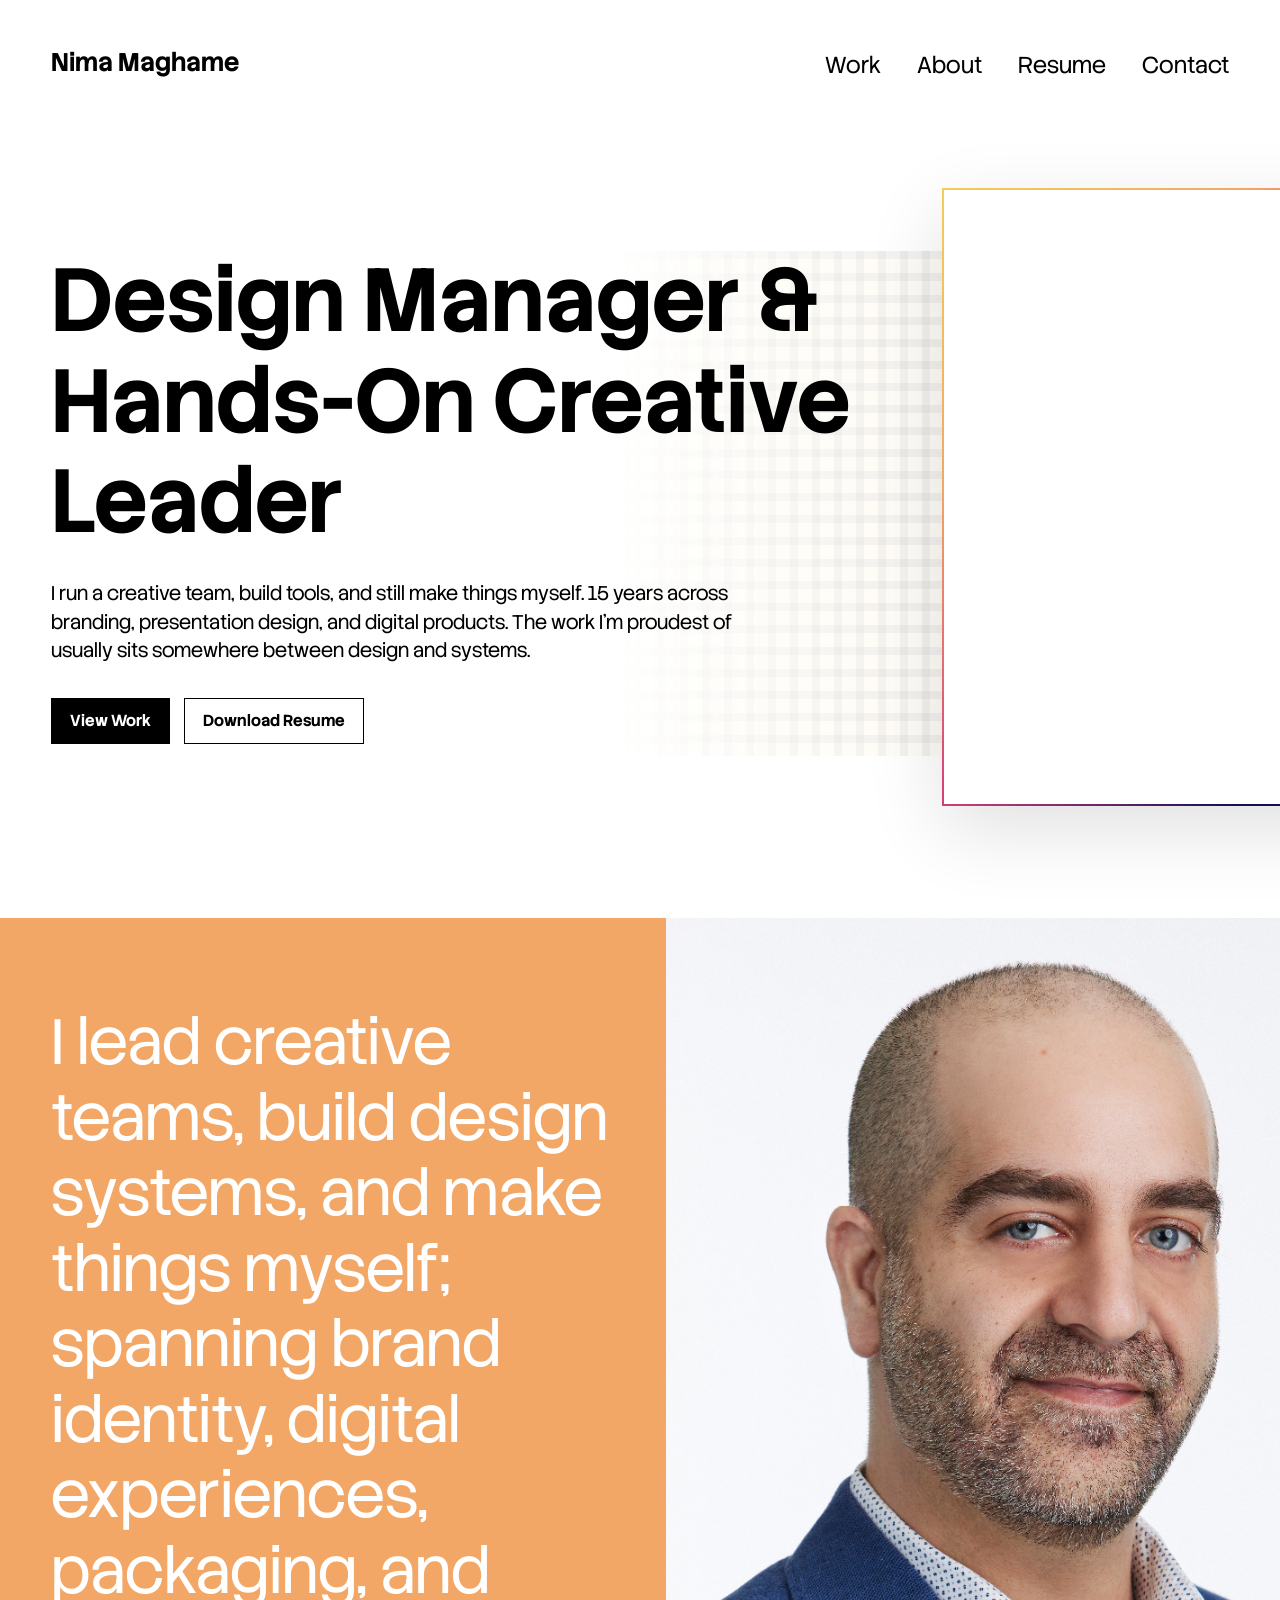
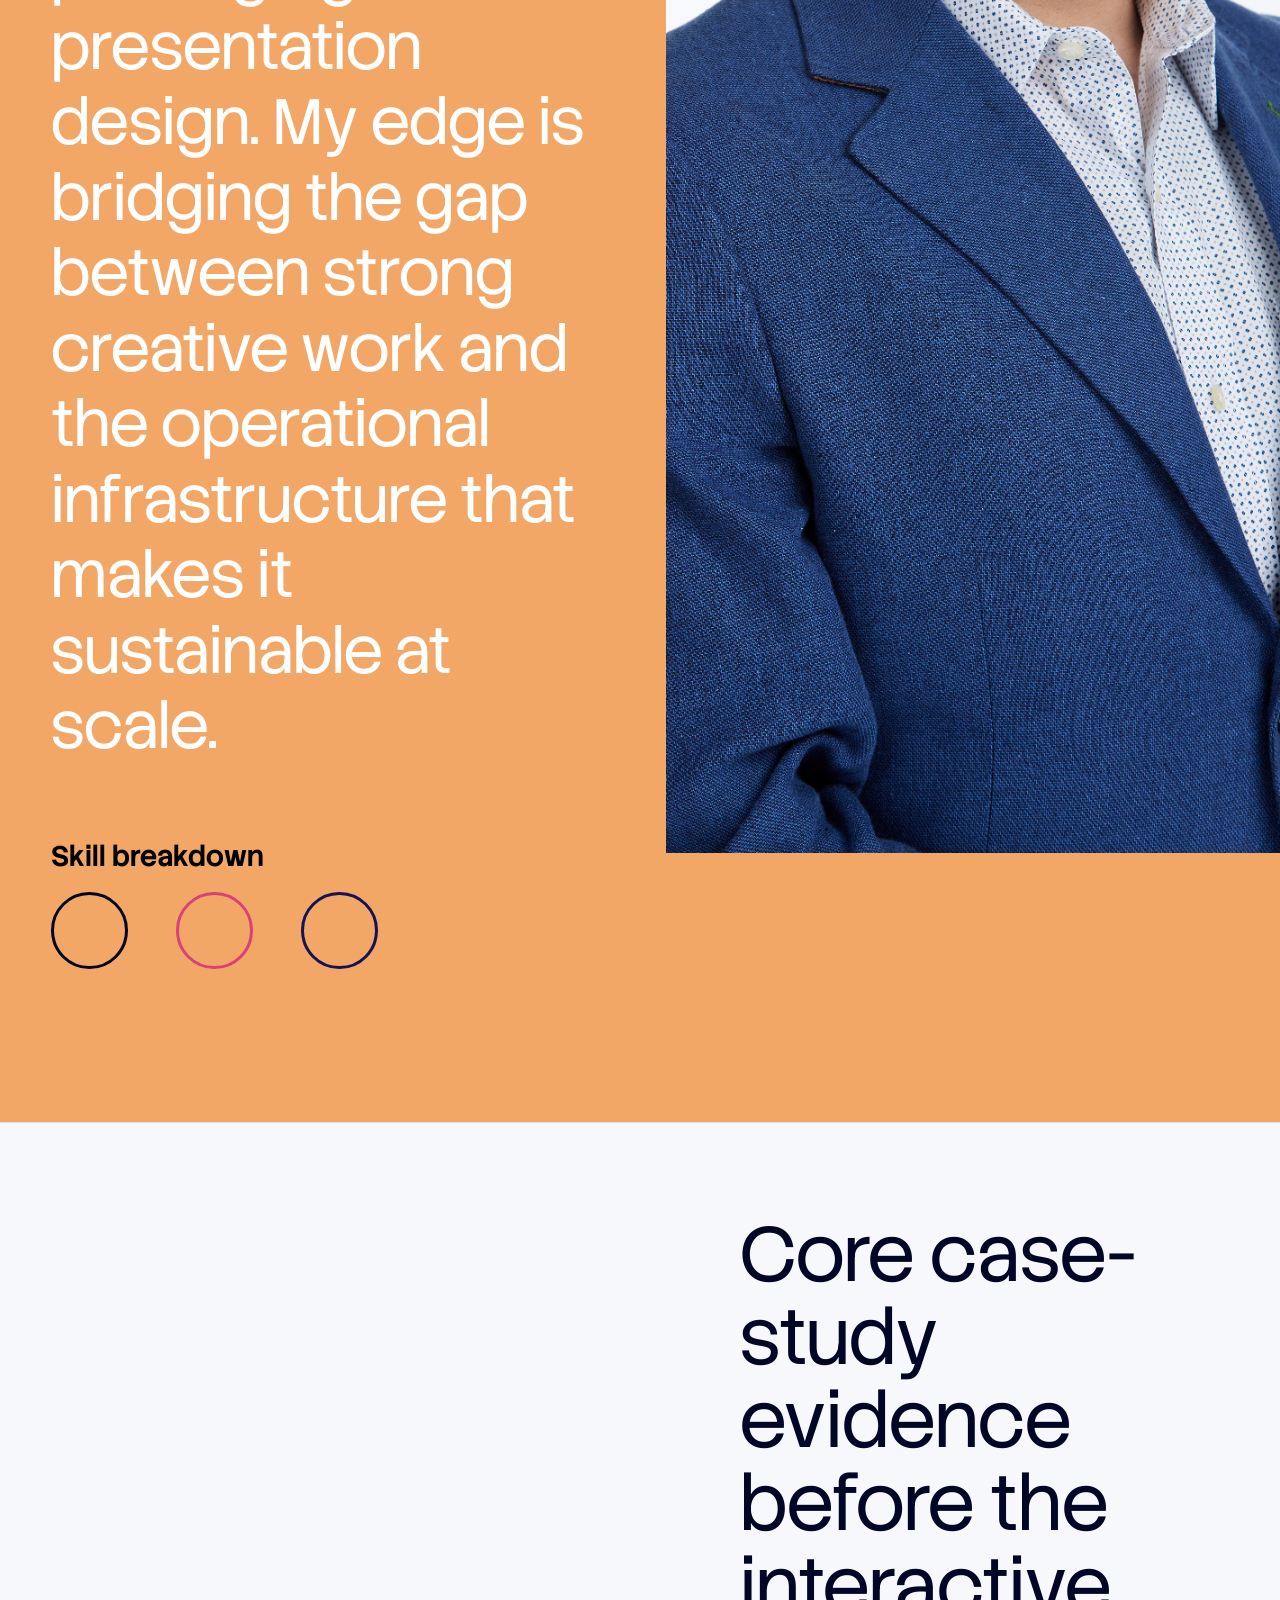
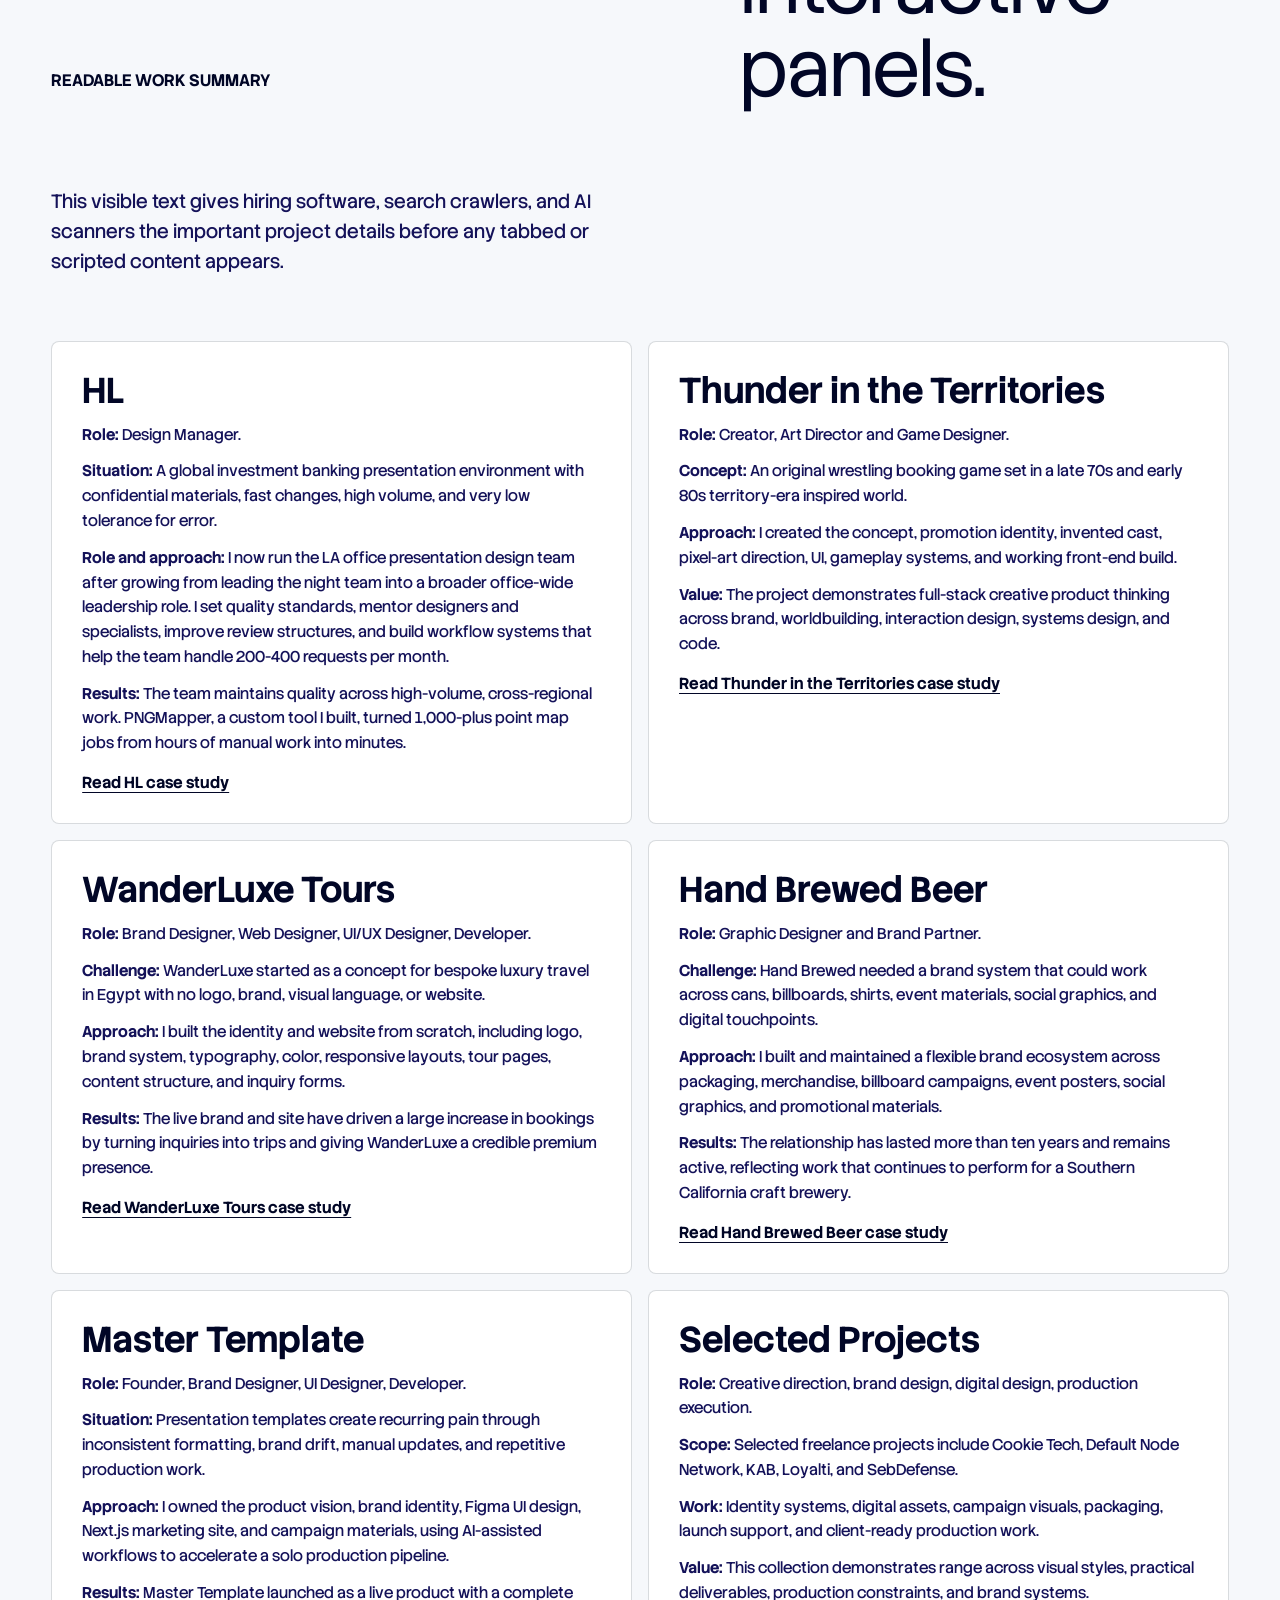
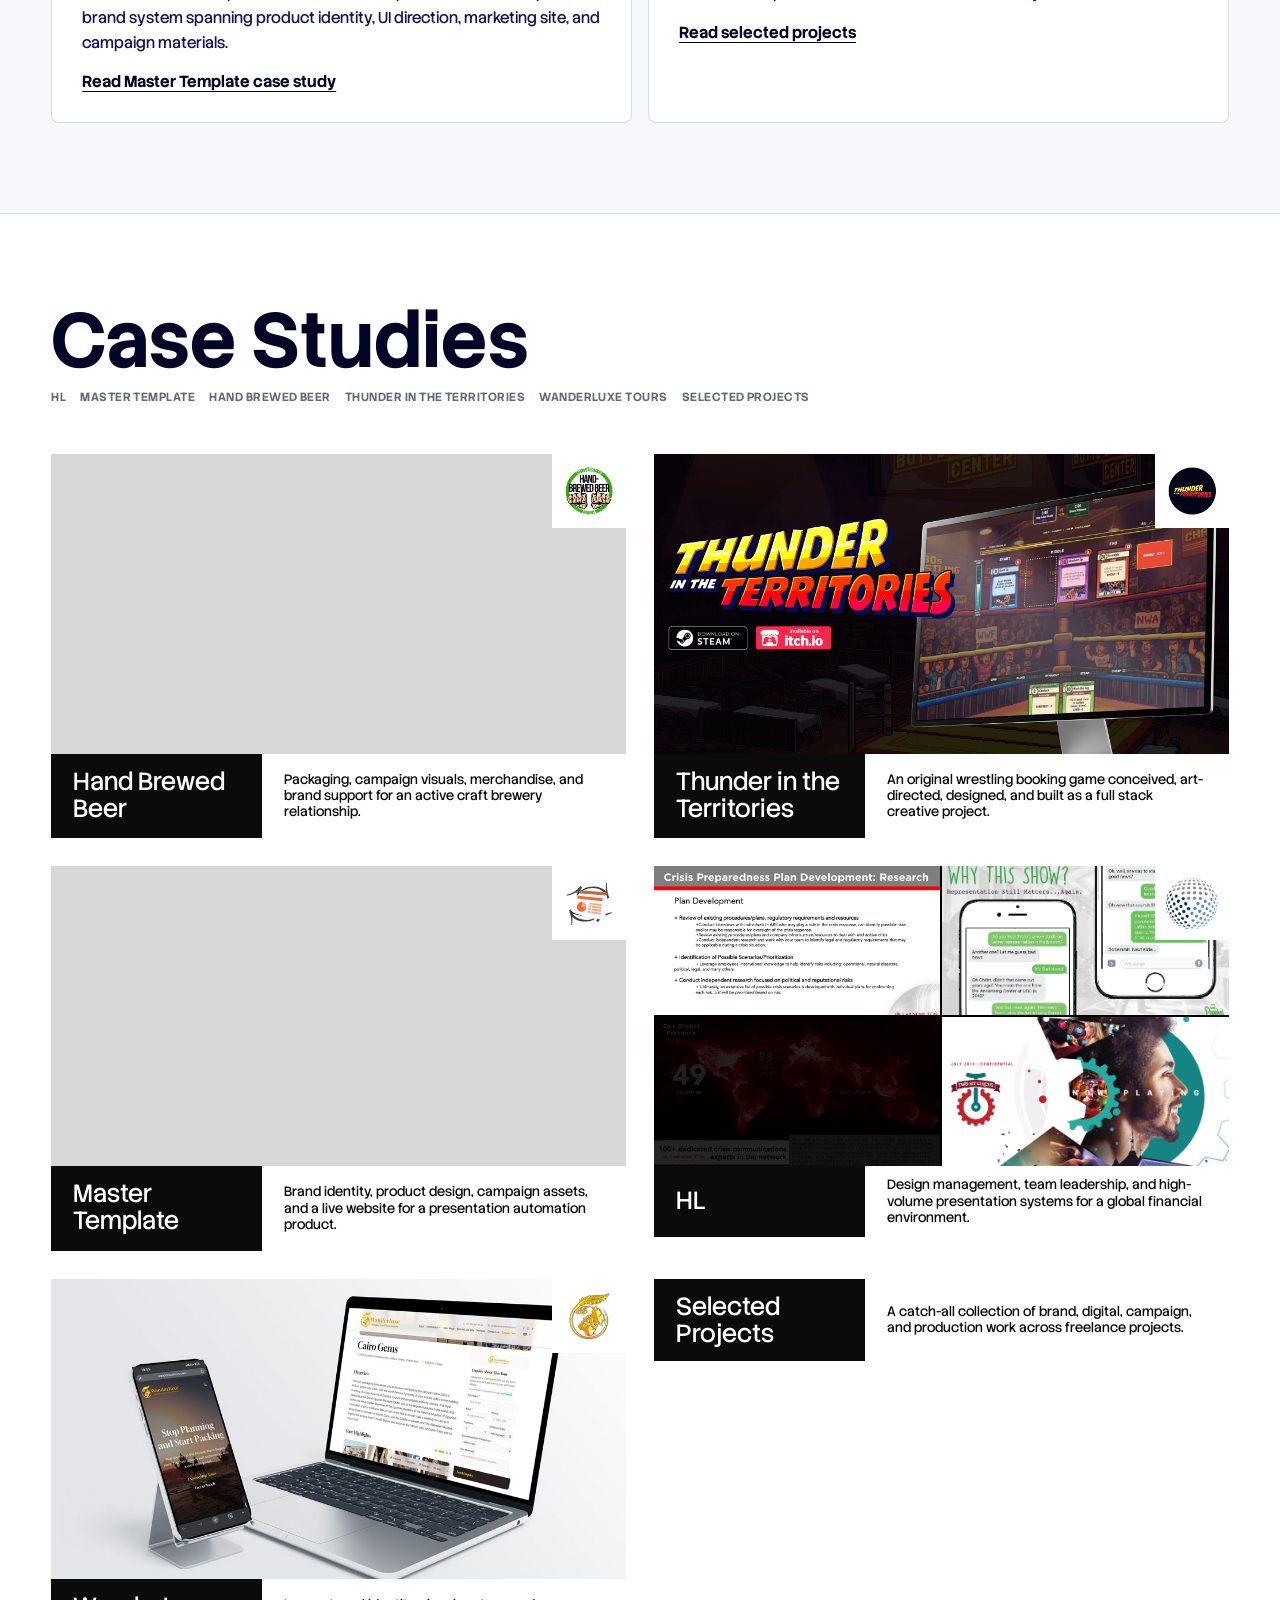
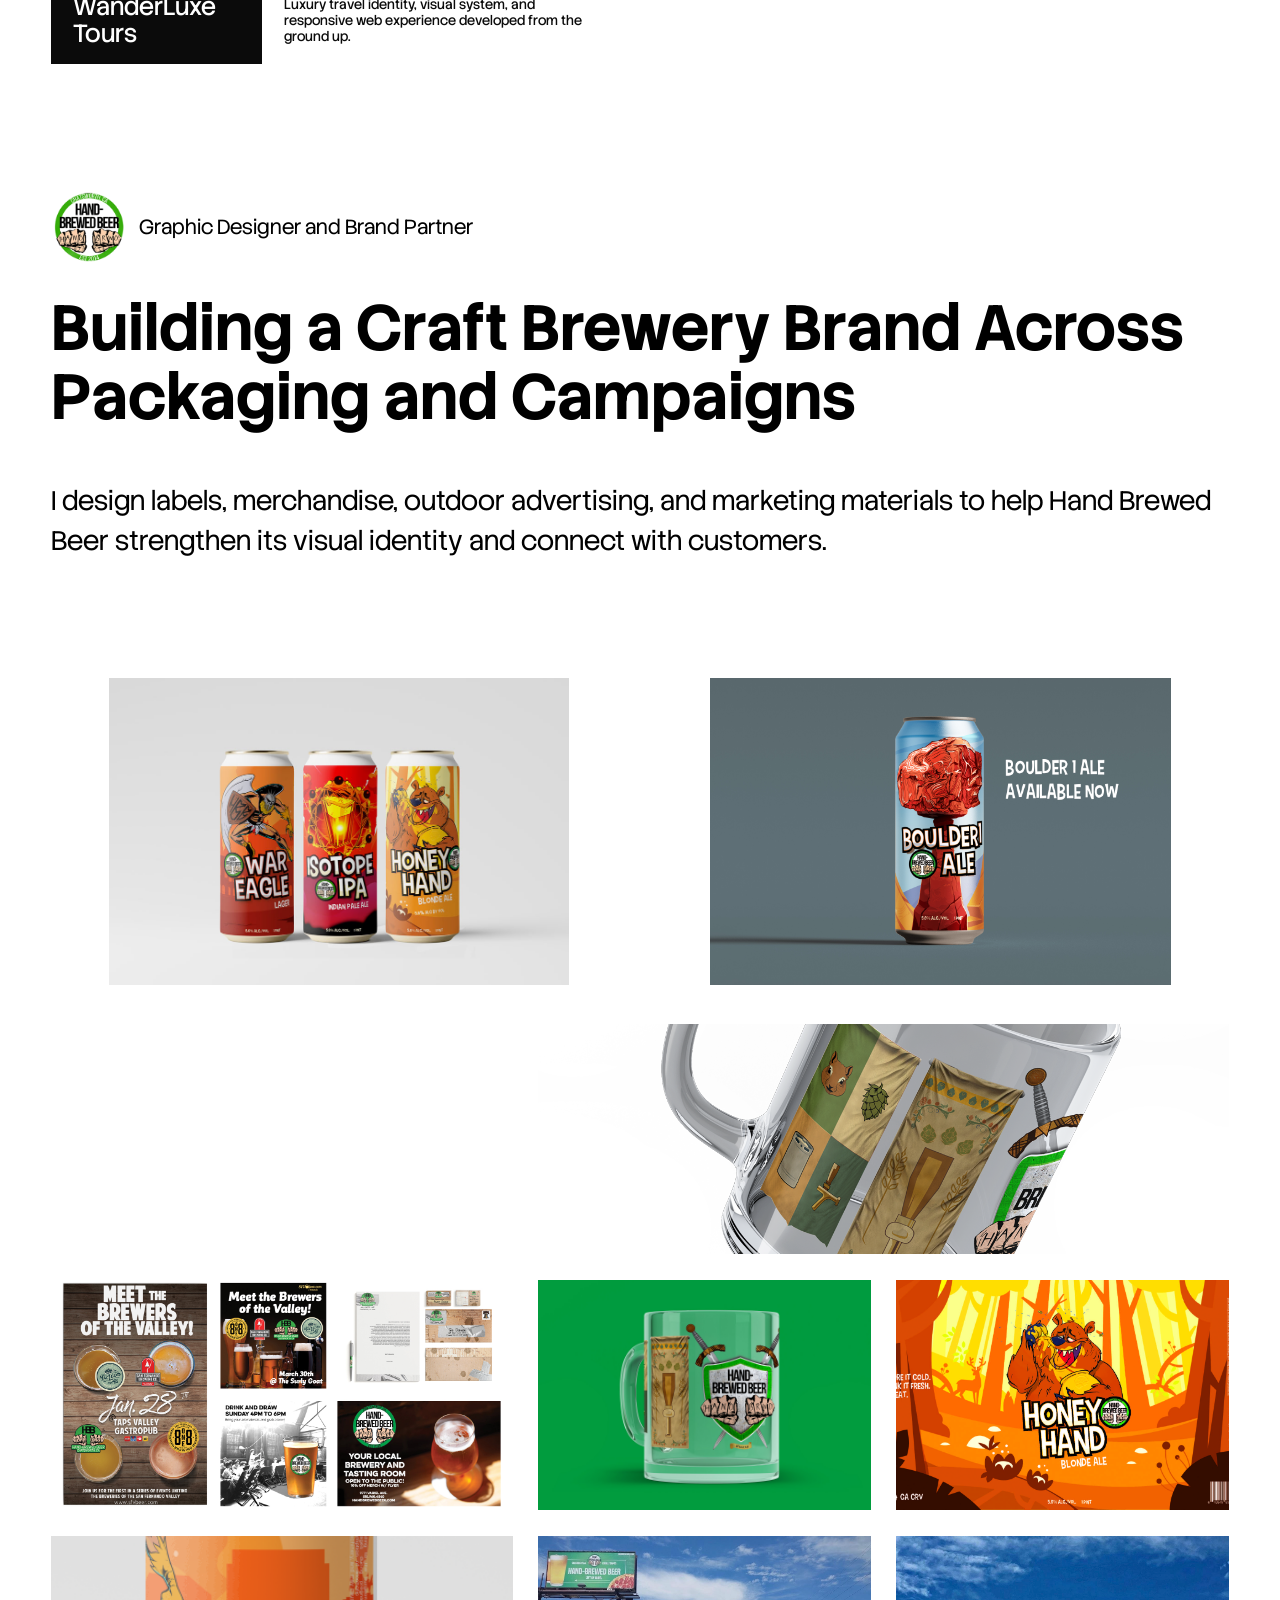
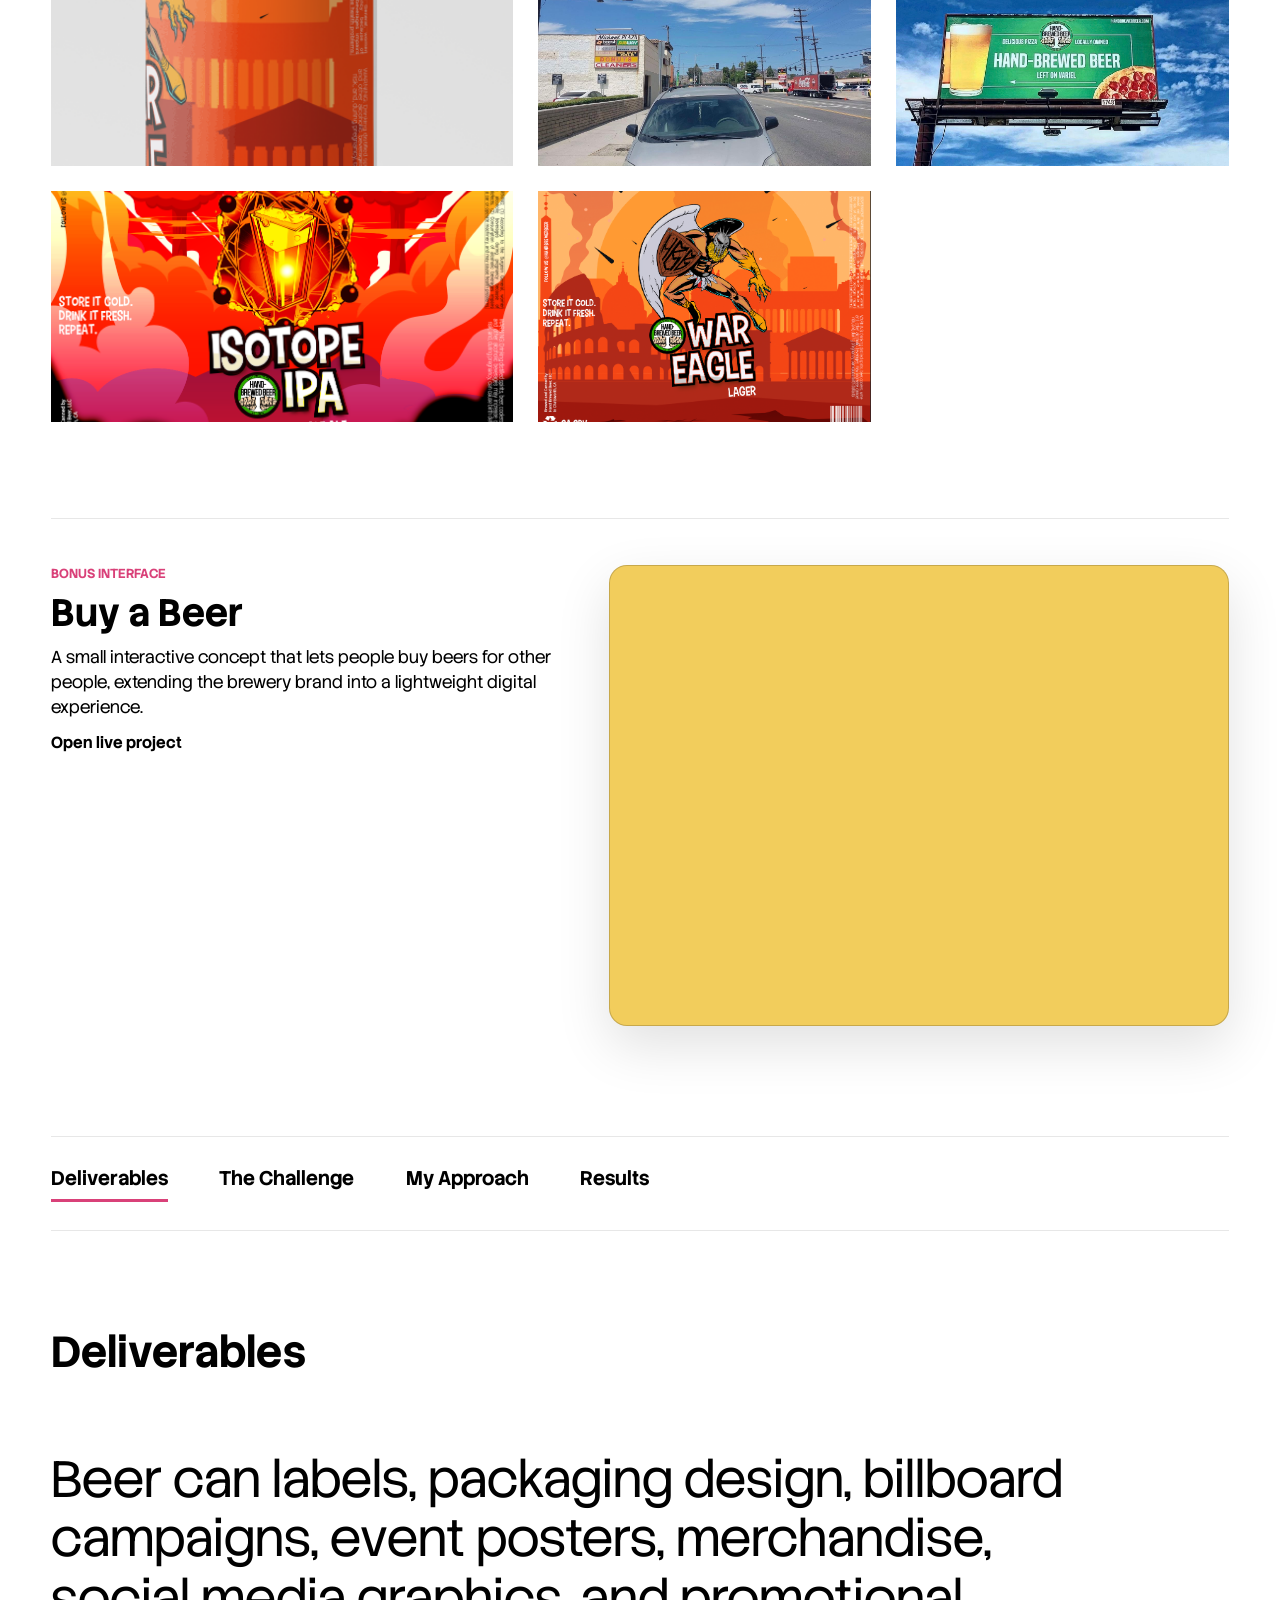
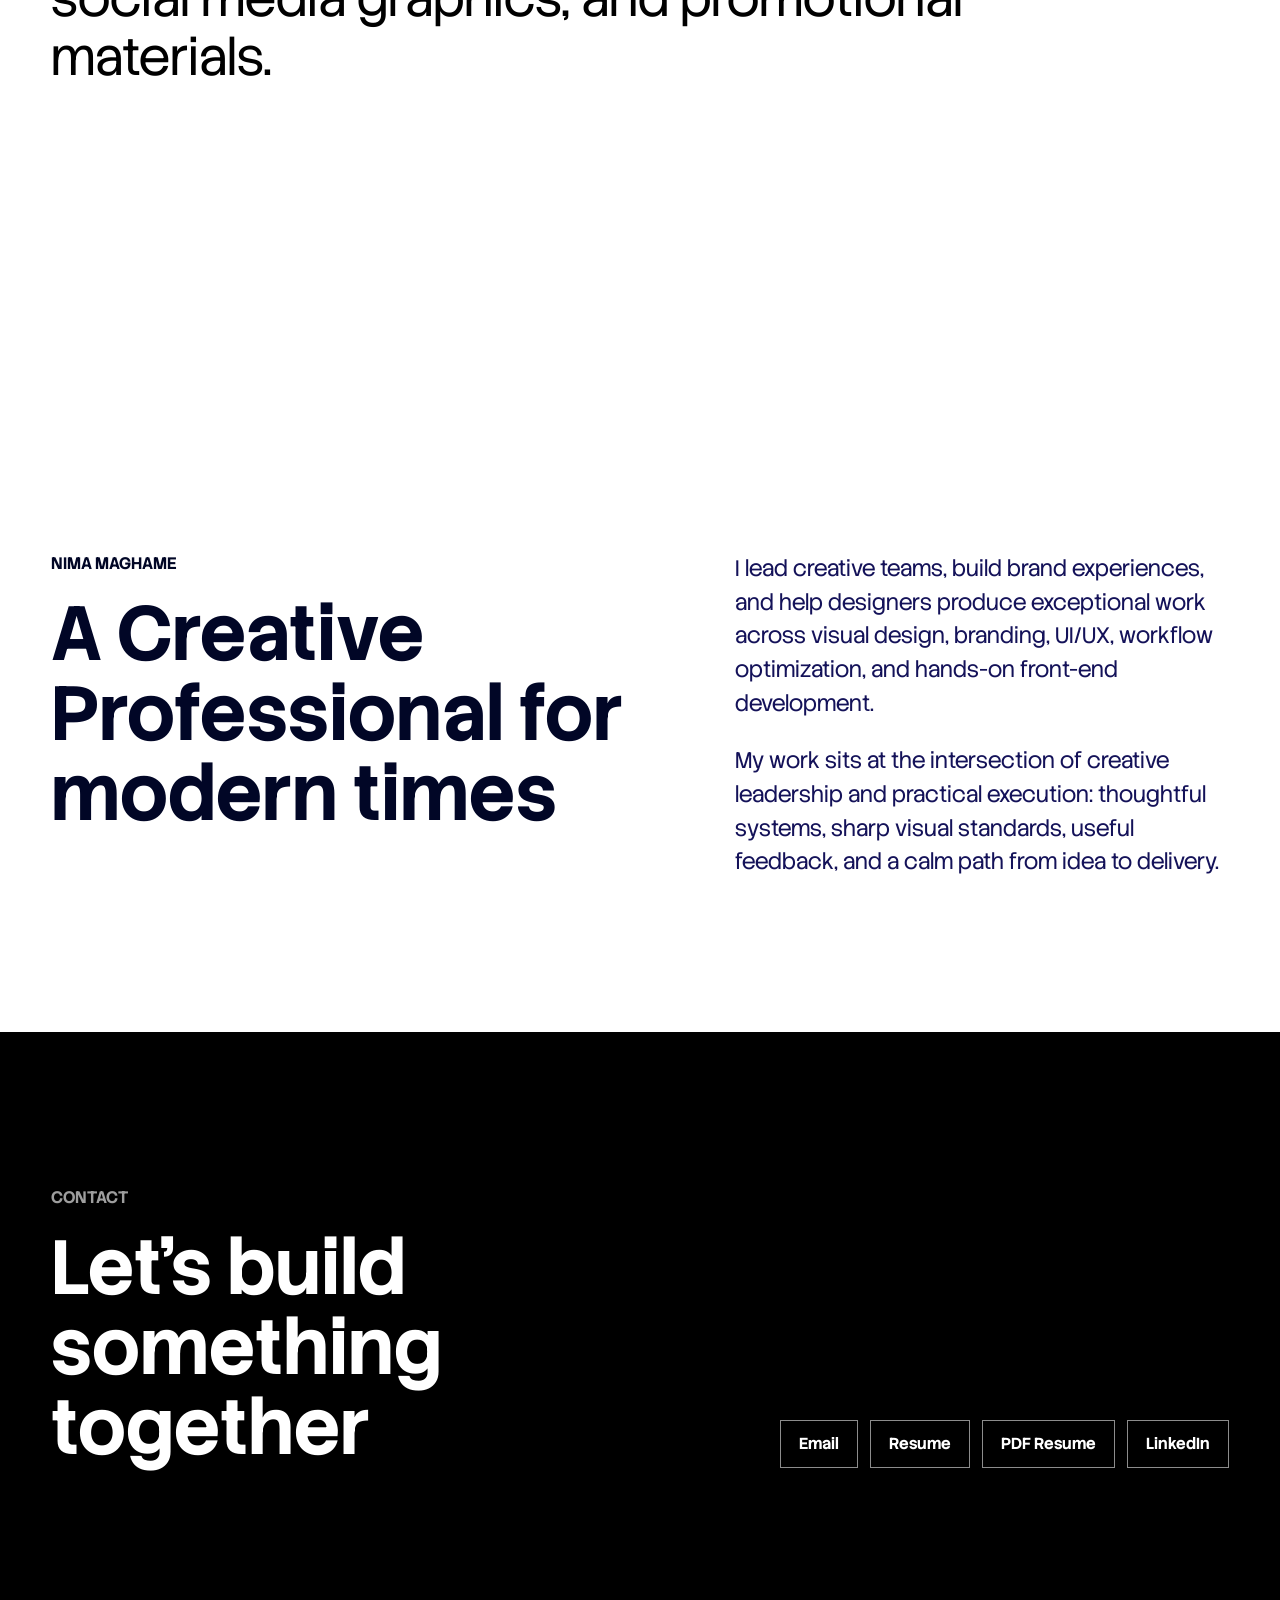
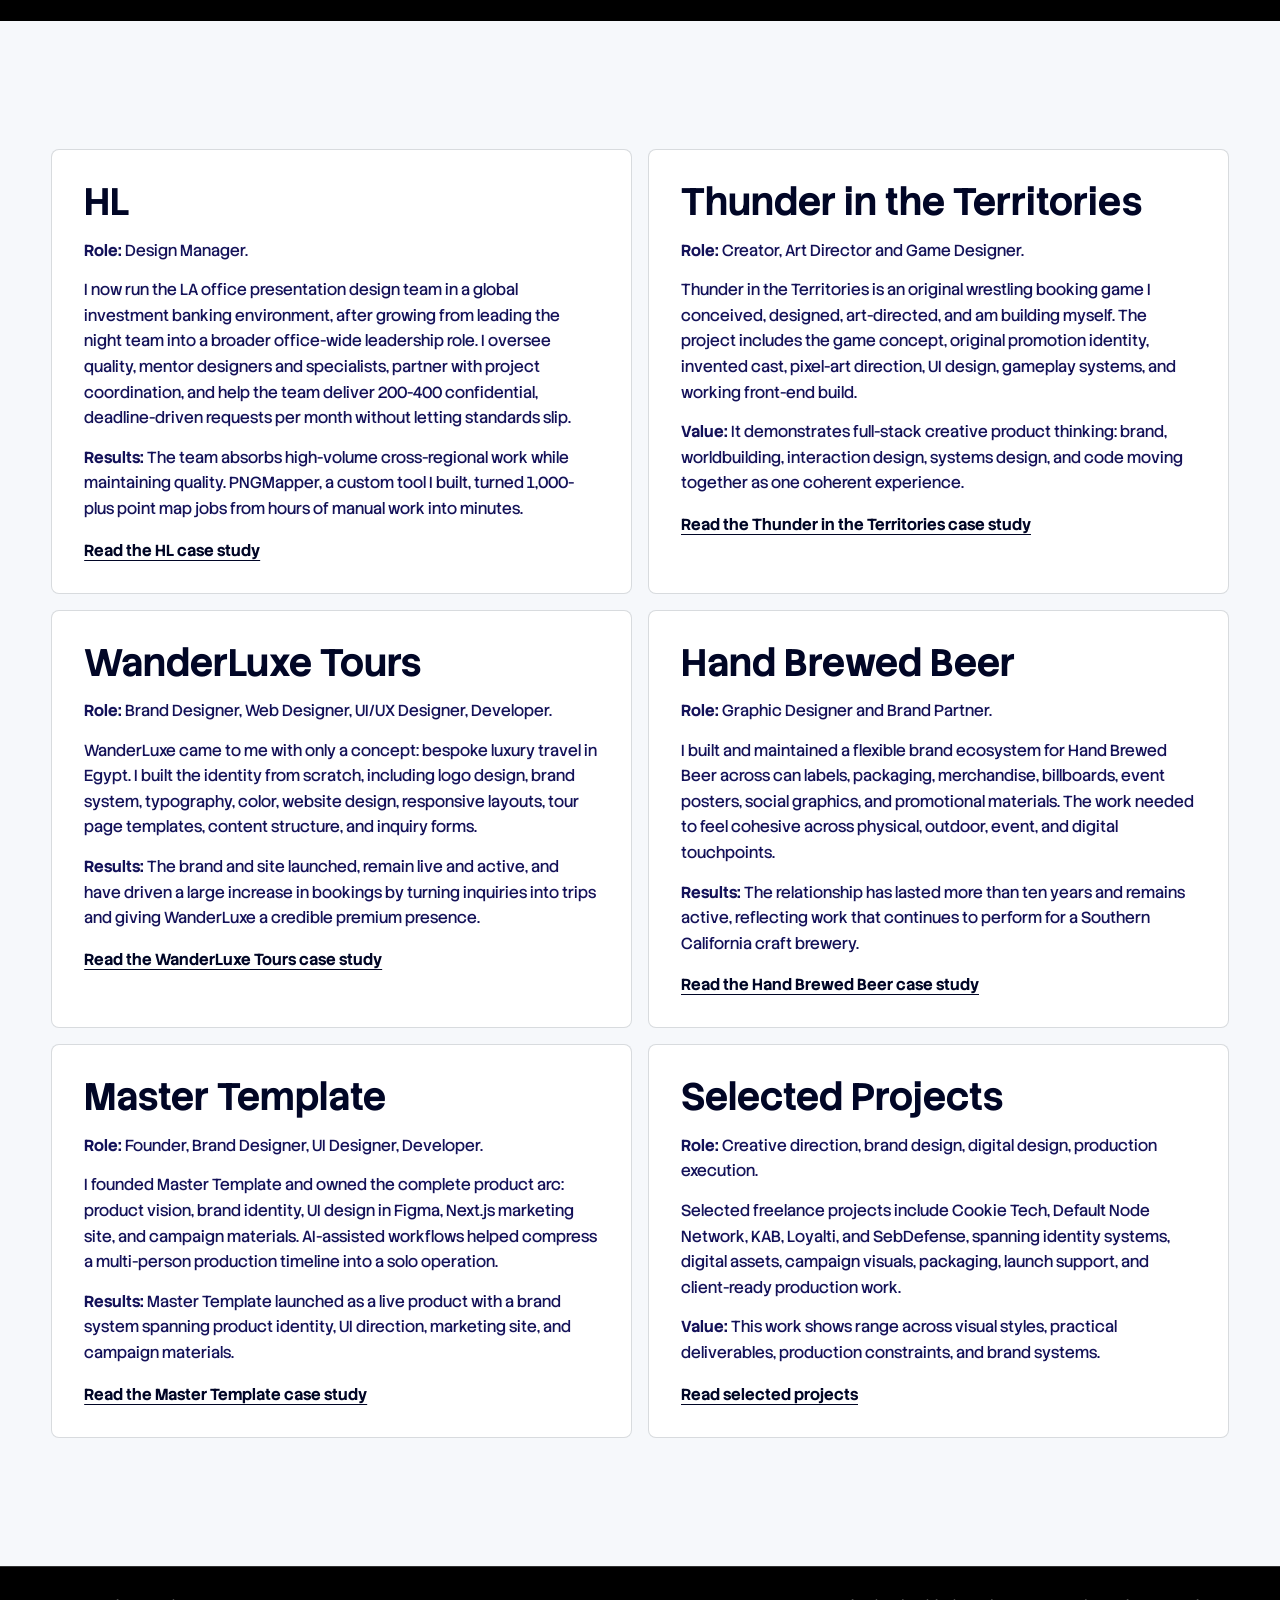
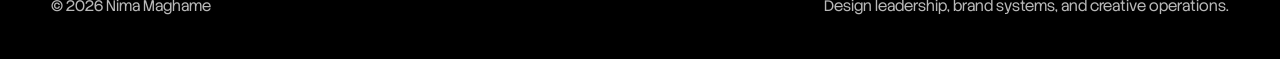
==== index.html @ 31b835f6 "Remove text index intro copy" ====
<!doctype html>
<html lang="en">
<head>
  <meta charset="utf-8" />
  <meta name="viewport" content="width=device-width, initial-scale=1" />
  <title>Nima Maghame | Design Manager & Creative Leader</title>
  <meta name="description" content="Portfolio for Nima Maghame, a design manager and creative leader focused on brand experiences, team mentorship, and creative operations." />
  <link rel="canonical" href="https://nimamaghame.com/" />
  <script type="application/ld+json">
    {
      "@context": "https://schema.org",
      "@type": "ProfilePage",
      "name": "Nima Maghame Portfolio",
      "url": "https://nimamaghame.com/",
      "mainEntity": {
        "@type": "Person",
        "name": "Nima Maghame",
        "jobTitle": "Design Manager and Creative Leader",
        "email": "mailto:nmaghame@gmail.com",
        "url": "https://nimamaghame.com/",
        "sameAs": ["https://www.linkedin.com/in/nmaghame/"],
        "knowsAbout": [
          "Design leadership",
          "Creative direction",
          "Brand identity",
          "Presentation design",
          "UI/UX design",
          "Front-end development",
          "AI-assisted workflows",
          "Creative operations"
        ],
        "hasPart": [
          {
            "@type": "CreativeWork",
            "name": "HL",
            "url": "https://nimamaghame.com/work/hl/",
            "description": "Design management, creative operations, workflow systems, and high-volume presentation design in a global financial environment."
          },
          {
            "@type": "CreativeWork",
            "name": "Thunder in the Territories",
            "url": "https://nimamaghame.com/work/thunder-in-the-territories/",
            "description": "Original game concept, art direction, pixel art, UI design, worldbuilding, and front-end development."
          },
          {
            "@type": "CreativeWork",
            "name": "WanderLuxe Tours",
            "url": "https://nimamaghame.com/work/wanderluxe-tours/",
            "description": "Luxury travel brand identity, website design, UI/UX, responsive web design, and inquiry-flow work."
          },
          {
            "@type": "CreativeWork",
            "name": "Hand Brewed Beer",
            "url": "https://nimamaghame.com/work/hand-brewed-beer/",
            "description": "Packaging, campaign visuals, merchandise, advertising, and brand support for a Southern California craft brewery."
          }
        ]
      }
    }
  </script>
  <link rel="preconnect" href="https://fonts.googleapis.com">
  <link rel="preconnect" href="https://fonts.gstatic.com" crossorigin>
  <link href="https://fonts.googleapis.com/css2?family=Open+Sans:wght@400;500;600;700;800&display=swap" rel="stylesheet">
  <link rel="stylesheet" href="styles.css?v=28" />
</head>
<body>
  <noscript>
    <section class="noscript-case-summary" aria-label="Plain text portfolio summary">
      <h1>Nima Maghame Portfolio Summary</h1>
      <p>Nima Maghame is a Design Manager and Creative Leader in Los Angeles with over 15 years across presentation design, branding, web design, UI/UX, front-end development, and AI-assisted workflow design.</p>
      <h2>Case Study Highlights</h2>
      <p><strong>HL:</strong> Nima now runs the LA office presentation design team after growing from leading the night team into a broader office-wide leadership role. The team supports 200-400 confidential requests per month, and PNGMapper turned 1,000-plus point map jobs from hours of manual work into minutes.</p>
      <p><strong>Thunder in the Territories:</strong> Nima's role is Creator, Art Director and Game Designer for an original wrestling booking game covering concept, worldbuilding, pixel art, UI, systems design, and front-end development.</p>
      <p><strong>WanderLuxe Tours:</strong> Nima built the luxury travel brand and website from concept to live site, including identity, responsive pages, content structure, tour templates, and inquiry forms.</p>
      <p><strong>Hand Brewed Beer:</strong> Nima built and maintained a brand ecosystem across packaging, merchandise, billboards, event posters, social graphics, and promotional materials for more than ten years.</p>
      <p><strong>Master Template:</strong> Nima founded and built a presentation automation product spanning brand identity, UI design, Next.js website, campaign materials, and AI-assisted workflows.</p>
    </section>
  </noscript>

  <header class="site-header">
    <a class="brand" href="#top" aria-label="Nima Maghame home">
      <span>NM</span>
      Nima Maghame
    </a>
    <button class="menu-toggle" type="button" aria-controls="primary-nav" aria-expanded="false" aria-label="Open navigation menu">
      <span></span>
      <span></span>
      <span></span>
    </button>
    <nav class="nav" id="primary-nav" aria-label="Primary navigation">
      <a href="#work">Work</a>
      <a href="#about">About</a>
      <a href="#resume">Resume</a>
      <a href="#contact">Contact</a>
    </nav>
  </header>

  <main id="top">
    <section class="hero" aria-labelledby="hero-title">
      <div class="hero-copy">
        <h1 id="hero-title">Design Manager & Hands-On Creative Leader</h1>
        <p class="hero-text">I run a creative team, build tools, and still make things myself. 15 years across branding, presentation design, and digital products. The work I'm proudest of usually sits somewhere between design and systems.</p>
        <div class="hero-actions">
          <a class="button primary" href="#work">View Work</a>
          <a class="button secondary" href="#resume">Download Resume</a>
        </div>
      </div>

      <aside class="hero-visual">
        <div class="hero-project-preview" aria-label="NimaGPT live project preview">
          <div class="hero-project-screen">
            <iframe src="https://nimagpt.netlify.app/" title="NimaGPT live project"></iframe>
          </div>
        </div>
      </aside>
    </section>

    <section class="statement-band" aria-label="Portfolio positioning">
      <p>I lead creative teams, build design systems, and make things myself; spanning brand identity, digital experiences, packaging, and presentation design. My edge is bridging the gap between strong creative work and the operational infrastructure that makes it sustainable at scale.</p>
      <div class="statement-puzzle-wrap">
        <div class="hero-puzzle" aria-label="Nima Maghame portrait">
          <img class="puzzle-portrait" src="Assets/IMG_3480.jpg" alt="Nima Maghame portrait" />
        </div>
      </div>
      <p class="skill-breakdown-label">Skill breakdown</p>
      <div class="statement-dots" role="tablist" aria-label="Skillset breakdown">
        <button class="statement-link skill-software" id="skill-tab-software" type="button" role="tab" aria-selected="false" aria-controls="skill-panel-software" data-skill-tab="software">
          <span class="statement-shape"></span>
          <span class="statement-label">Software</span>
        </button>
        <button class="statement-link skill-ai" id="skill-tab-ai" type="button" role="tab" aria-selected="false" aria-controls="skill-panel-ai" data-skill-tab="ai">
          <span class="statement-shape"></span>
          <span class="statement-label">AI</span>
        </button>
        <button class="statement-link skill-leadership" id="skill-tab-leadership" type="button" role="tab" aria-selected="false" aria-controls="skill-panel-leadership" data-skill-tab="leadership">
          <span class="statement-shape"></span>
          <span class="statement-label">Leadership</span>
        </button>
      </div>

      <div class="skill-panels">
        <article class="skill-panel skill-panel-software" id="skill-panel-software" role="tabpanel" aria-labelledby="skill-tab-software" data-skill-panel="software" aria-hidden="true">
          <div class="skill-panel-copy">
            <h2>Software</h2>
            <div class="skill-list-groups">
              <div>
                <h3>Design Software</h3>
                <ul>
                  <li>Adobe Photoshop</li>
                  <li>Adobe Illustrator</li>
                  <li>Adobe InDesign</li>
                  <li>Adobe After Effects</li>
                  <li>Microsoft PowerPoint</li>
                  <li>Figma</li>
                </ul>
              </div>
              <div>
                <h3>Development & Technical Tools</h3>
                <ul>
                  <li>HTML</li>
                  <li>CSS</li>
                  <li>JavaScript</li>
                  <li>React</li>
                  <li>Python</li>
                  <li>Web Design & Development</li>
                  <li>CMS-Based Website Development</li>
                  <li>Can adapt to no-code environments</li>
                  <li>Digital Experience Development</li>
                  <li>Databasing</li>
                  <li>Git/GitHub</li>
                </ul>
              </div>
            </div>
          </div>
          <div class="pixel-tool" aria-label="Interactive 16 by 16 pixel art grid">
            <div class="pixel-toolbar" role="group" aria-label="Pixel colors">
              <button class="pixel-swatch is-active" type="button" style="--swatch: #010626" data-pixel-color="#010626" aria-label="Use deep navy"></button>
              <button class="pixel-swatch" type="button" style="--swatch: #141259" data-pixel-color="#141259" aria-label="Use navy"></button>
              <button class="pixel-swatch" type="button" style="--swatch: #D94179" data-pixel-color="#D94179" aria-label="Use pink"></button>
              <button class="pixel-swatch" type="button" style="--swatch: #F2A766" data-pixel-color="#F2A766" aria-label="Use orange"></button>
              <button class="pixel-swatch" type="button" style="--swatch: #F2CD5C" data-pixel-color="#F2CD5C" aria-label="Use yellow"></button>
              <button class="pixel-swatch" type="button" style="--swatch: #ffffff" data-pixel-color="#ffffff" aria-label="Use white"></button>
            </div>
            <div class="pixel-grid" data-pixel-grid role="grid" aria-label="Pixel canvas"></div>
          </div>
        </article>

        <article class="skill-panel skill-panel-ai" id="skill-panel-ai" role="tabpanel" aria-labelledby="skill-tab-ai" data-skill-panel="ai" aria-hidden="true">
          <div class="skill-panel-copy">
            <h2>AI</h2>
            <ul>
              <li>Prompt Engineering</li>
              <li>AI-Assisted Design Workflows</li>
              <li>LLM Workflows</li>
              <li>Workflow Automation</li>
              <li>Research and Analysis</li>
            </ul>
          </div>
          <div class="skill-panel-portal" aria-label="NimaGPT assistant preview">
            <iframe src="https://nimagpt.netlify.app/" title="NimaGPT AI assistant"></iframe>
          </div>
        </article>

        <article class="skill-panel skill-panel-leadership" id="skill-panel-leadership" role="tabpanel" aria-labelledby="skill-tab-leadership" data-skill-panel="leadership" aria-hidden="true">
          <div class="skill-panel-copy">
            <h2>Leadership</h2>
            <ul>
              <li>Design Management</li>
              <li>Creative Direction</li>
              <li>Team Leadership</li>
              <li>Mentoring</li>
              <li>Workflow Optimization</li>
              <li>Quality Control</li>
              <li>Stakeholder Management</li>
            </ul>
          </div>
        </article>
      </div>
    </section>

    <section class="scanner-case-summary" aria-labelledby="scanner-case-summary-title">
      <div class="scanner-case-summary-heading">
        <p class="section-kicker">Readable work summary</p>
        <h2 id="scanner-case-summary-title">Core case-study evidence before the interactive panels.</h2>
        <p>This visible text gives hiring software, search crawlers, and AI scanners the important project details before any tabbed or scripted content appears.</p>
      </div>

      <div class="scanner-case-summary-grid">
        <article>
          <h3>HL</h3>
          <p><strong>Role:</strong> Design Manager.</p>
          <p><strong>Situation:</strong> A global investment banking presentation environment with confidential materials, fast changes, high volume, and very low tolerance for error.</p>
          <p><strong>Role and approach:</strong> I now run the LA office presentation design team after growing from leading the night team into a broader office-wide leadership role. I set quality standards, mentor designers and specialists, improve review structures, and build workflow systems that help the team handle 200-400 requests per month.</p>
          <p><strong>Results:</strong> The team maintains quality across high-volume, cross-regional work. PNGMapper, a custom tool I built, turned 1,000-plus point map jobs from hours of manual work into minutes.</p>
          <a href="work/hl/">Read HL case study</a>
        </article>

        <article>
          <h3>Thunder in the Territories</h3>
          <p><strong>Role:</strong> Creator, Art Director and Game Designer.</p>
          <p><strong>Concept:</strong> An original wrestling booking game set in a late 70s and early 80s territory-era inspired world.</p>
          <p><strong>Approach:</strong> I created the concept, promotion identity, invented cast, pixel-art direction, UI, gameplay systems, and working front-end build.</p>
          <p><strong>Value:</strong> The project demonstrates full-stack creative product thinking across brand, worldbuilding, interaction design, systems design, and code.</p>
          <a href="work/thunder-in-the-territories/">Read Thunder in the Territories case study</a>
        </article>

        <article>
          <h3>WanderLuxe Tours</h3>
          <p><strong>Role:</strong> Brand Designer, Web Designer, UI/UX Designer, Developer.</p>
          <p><strong>Challenge:</strong> WanderLuxe started as a concept for bespoke luxury travel in Egypt with no logo, brand, visual language, or website.</p>
          <p><strong>Approach:</strong> I built the identity and website from scratch, including logo, brand system, typography, color, responsive layouts, tour pages, content structure, and inquiry forms.</p>
          <p><strong>Results:</strong> The live brand and site have driven a large increase in bookings by turning inquiries into trips and giving WanderLuxe a credible premium presence.</p>
          <a href="work/wanderluxe-tours/">Read WanderLuxe Tours case study</a>
        </article>

        <article>
          <h3>Hand Brewed Beer</h3>
          <p><strong>Role:</strong> Graphic Designer and Brand Partner.</p>
          <p><strong>Challenge:</strong> Hand Brewed needed a brand system that could work across cans, billboards, shirts, event materials, social graphics, and digital touchpoints.</p>
          <p><strong>Approach:</strong> I built and maintained a flexible brand ecosystem across packaging, merchandise, billboard campaigns, event posters, social graphics, and promotional materials.</p>
          <p><strong>Results:</strong> The relationship has lasted more than ten years and remains active, reflecting work that continues to perform for a Southern California craft brewery.</p>
          <a href="work/hand-brewed-beer/">Read Hand Brewed Beer case study</a>
        </article>

        <article>
          <h3>Master Template</h3>
          <p><strong>Role:</strong> Founder, Brand Designer, UI Designer, Developer.</p>
          <p><strong>Situation:</strong> Presentation templates create recurring pain through inconsistent formatting, brand drift, manual updates, and repetitive production work.</p>
          <p><strong>Approach:</strong> I owned the product vision, brand identity, Figma UI design, Next.js marketing site, and campaign materials, using AI-assisted workflows to accelerate a solo production pipeline.</p>
          <p><strong>Results:</strong> Master Template launched as a live product with a complete brand system spanning product identity, UI direction, marketing site, and campaign materials.</p>
          <a href="work/master-template/">Read Master Template case study</a>
        </article>

        <article>
          <h3>Selected Projects</h3>
          <p><strong>Role:</strong> Creative direction, brand design, digital design, production execution.</p>
          <p><strong>Scope:</strong> Selected freelance projects include Cookie Tech, Default Node Network, KAB, Loyalti, and SebDefense.</p>
          <p><strong>Work:</strong> Identity systems, digital assets, campaign visuals, packaging, launch support, and client-ready production work.</p>
          <p><strong>Value:</strong> This collection demonstrates range across visual styles, practical deliverables, production constraints, and brand systems.</p>
          <a href="work/selected-projects/">Read selected projects</a>
        </article>
      </div>
    </section>

    <section id="work" class="case-study-menu" aria-labelledby="work-title">
      <div class="case-study-menu-heading">
        <h2 id="work-title">Case Studies</h2>
        <nav class="readable-case-links" aria-label="Readable case study pages">
          <a href="work/hl/">HL</a>
          <a href="work/master-template/">Master Template</a>
          <a href="work/hand-brewed-beer/">Hand Brewed Beer</a>
          <a href="work/thunder-in-the-territories/">Thunder in the Territories</a>
          <a href="work/wanderluxe-tours/">WanderLuxe Tours</a>
          <a href="work/selected-projects/">Selected Projects</a>
        </nav>
      </div>

      <div class="case-study-grid" role="tablist" aria-label="Case study menu">
        <a class="case-study-card" id="tab-hl" href="#panel-hl" role="tab" aria-selected="false" aria-controls="panel-hl" data-case-tab="hl" aria-label="Open HL case study">
          <div class="case-study-card-media case-study-card-media-hl">
            <div class="hl-preview-grid" aria-label="Rotating HL presentation design samples">
              <img src="Assets/HL/0635623e-4dff-4182-bf93-328ae1078096_rw_1920.png" alt="HL presentation design sample" data-hl-preview />
              <img src="Assets/HL/22183e21-0074-47e7-8333-02f168d9e880_rw_1920.png" alt="HL presentation design sample" data-hl-preview />
              <img src="Assets/HL/30e0a043-0764-418a-a6fc-ac5bf839f049_rw_1920.png" alt="HL presentation design sample" data-hl-preview />
              <img src="Assets/HL/544e4f3b-739d-49fa-9a0f-1f67184c30a7_rw_1920.png" alt="HL presentation design sample" data-hl-preview />
            </div>
            <span class="case-study-card-corner" aria-hidden="true"><img src="Assets/HL/HL1%20copy.png" alt="" /></span>
          </div>
          <div class="case-study-card-caption">
            <h3>HL <span>Design Manager</span></h3>
            <p>Design management, team leadership, and high-volume presentation systems for a global financial environment.</p>
          </div>
        </a>

        <a class="case-study-card" id="tab-mt" href="#panel-mt" role="tab" aria-selected="false" aria-controls="panel-mt" data-case-tab="mt" aria-label="Open Master Template case study">
          <div class="case-study-card-media">
            <video src="Assets/MT/Comp 1_2.mp4" autoplay muted loop playsinline aria-label="Master Template product motion preview"></video>
            <span class="case-study-card-corner" aria-hidden="true"><img src="Assets/MT/Logos/mark1.svg" alt="" /></span>
          </div>
          <div class="case-study-card-caption">
            <h3>Master Template <span>Founder, Brand Designer, UI Designer, Developer</span></h3>
            <p>Brand identity, product design, campaign assets, and a live website for a presentation automation product.</p>
          </div>
        </a>

        <a class="case-study-card is-active" id="tab-handbrewed" href="#panel-handbrewed" role="tab" aria-selected="true" aria-controls="panel-handbrewed" data-case-tab="handbrewed" aria-label="Open Hand Brewed Beer case study">
          <div class="case-study-card-media">
            <video src="Assets/HBB/hbb-video.mp4" autoplay muted loop playsinline aria-label="Hand Brewed Beer campaign video preview"></video>
            <span class="case-study-card-corner" aria-hidden="true"><img src="Assets/HBB/12.png" alt="" /></span>
          </div>
          <div class="case-study-card-caption">
            <h3>Hand Brewed Beer <span>Graphic Designer and Brand Partner</span></h3>
            <p>Packaging, campaign visuals, merchandise, and brand support for an active craft brewery relationship.</p>
          </div>
        </a>

        <a class="case-study-card" id="tab-thunder" href="#panel-thunder" role="tab" aria-selected="false" aria-controls="panel-thunder" data-case-tab="thunder" aria-label="Open Thunder in the Territories case study">
          <div class="case-study-card-media">
            <img src="Assets/TITT/case-study-cover.jpg" alt="Thunder in the Territories cover artwork" />
            <span class="case-study-card-corner" aria-hidden="true"><img src="Assets/TITT/titt.png" alt="" /></span>
          </div>
          <div class="case-study-card-caption">
            <h3>Thunder in the Territories <span>Creator, Art Director and Game Designer</span></h3>
            <p>An original wrestling booking game conceived, art-directed, designed, and built as a full stack creative project.</p>
          </div>
        </a>

        <a class="case-study-card" id="tab-wanderluxe" href="#panel-wanderluxe" role="tab" aria-selected="false" aria-controls="panel-wanderluxe" data-case-tab="wanderluxe" aria-label="Open WanderLuxe Tours case study">
          <div class="case-study-card-media">
            <img src="Assets/WL/collage/12111.jpg" alt="WanderLuxe Tours website and brand preview" />
            <span class="case-study-card-corner" aria-hidden="true"><img src="Assets/WL/12.png" alt="" /></span>
          </div>
          <div class="case-study-card-caption">
            <h3>WanderLuxe Tours <span>Brand Designer and Web Developer</span></h3>
            <p>Luxury travel identity, visual system, and responsive web experience developed from the ground up.</p>
          </div>
        </a>

        <a class="case-study-card case-study-card-no-preview" id="tab-more" href="#panel-more" role="tab" aria-selected="false" aria-controls="panel-more" data-case-tab="more" aria-label="Open selected projects case study">
          <div class="case-study-card-caption">
            <h3>Selected Projects</h3>
            <p>A catch-all collection of brand, digital, campaign, and production work across freelance projects.</p>
          </div>
        </a>
      </div>

      <nav class="case-study-side-menu" aria-label="Switch case study">
        <p>Case studies</p>
        <button class="case-study-side-link" type="button" data-case-jump="hl" aria-pressed="false">
          <span>HL</span>
          <small>Design Manager</small>
        </button>
        <button class="case-study-side-link" type="button" data-case-jump="mt" aria-pressed="false">
          <span>Master Template</span>
          <small>Founder & Designer</small>
        </button>
        <button class="case-study-side-link is-active" type="button" data-case-jump="handbrewed" aria-pressed="true">
          <span>Hand Brewed Beer</span>
          <small>Brand Partner</small>
        </button>
        <button class="case-study-side-link" type="button" data-case-jump="thunder" aria-pressed="false">
          <span>Thunder in the Territories</span>
          <small>Creator, Art Director and Game Designer</small>
        </button>
        <button class="case-study-side-link" type="button" data-case-jump="wanderluxe" aria-pressed="false">
          <span>WanderLuxe Tours</span>
          <small>Brand & Web</small>
        </button>
        <button class="case-study-side-link" type="button" data-case-jump="more" aria-pressed="false">
          <span>Selected Projects</span>
          <small>Creative Direction</small>
        </button>
      </nav>

      <div class="case-panel" id="panel-hl" role="tabpanel" aria-labelledby="tab-hl" data-case-panel="hl" hidden>
        <div class="case-hero">
          <div class="case-brand" aria-label="HL case study">
            <img class="case-brand-logo" src="Assets/HL/HL1.png" alt="HL logo" />
            <span>Design Manager</span>
          </div>
          <h2>Leading a Global Presentation Design Team in a High-Pressure Financial Environment</h2>
          <p>I now run the LA office presentation design team in a global investment banking environment, overseeing quality, mentoring creatives, and implementing workflow improvements that help the team deliver high-volume, deadline-driven client presentations without letting standards slip.</p>
        </div>

        <p class="gallery-note">Many of the projects I lead are confidential and cannot be shown publicly. This portfolio features public work and representative case studies that capture my experience and capabilities.</p>

        <div class="case-gallery" aria-label="HL PowerPoint slide placeholders">
          <div class="case-gallery-track gallery-row-one">
            <img class="case-gallery-slide" src="Assets/HL/0635623e-4dff-4182-bf93-328ae1078096_rw_1920.png" alt="HL presentation slide" />
            <img class="case-gallery-slide" src="Assets/HL/22183e21-0074-47e7-8333-02f168d9e880_rw_1920.png" alt="HL presentation slide" />
            <img class="case-gallery-slide" src="Assets/HL/30e0a043-0764-418a-a6fc-ac5bf839f049_rw_1920.png" alt="HL presentation slide" />
            <img class="case-gallery-slide" src="Assets/HL/544e4f3b-739d-49fa-9a0f-1f67184c30a7_rw_1920.png" alt="HL presentation slide" />
            <img class="case-gallery-slide" src="Assets/HL/84774f52-5c8f-494d-8e22-b34a9fa94617_rw_1920.png" alt="HL presentation slide" />
            <img class="case-gallery-slide" src="Assets/HL/ff97869f-e9d3-4df6-8c97-ea2b5dce046d_rw_1920.png" alt="HL presentation slide" />
            <img class="case-gallery-slide" src="Assets/HL/0635623e-4dff-4182-bf93-328ae1078096_rw_1920.png" alt="" aria-hidden="true" />
            <img class="case-gallery-slide" src="Assets/HL/22183e21-0074-47e7-8333-02f168d9e880_rw_1920.png" alt="" aria-hidden="true" />
            <img class="case-gallery-slide" src="Assets/HL/30e0a043-0764-418a-a6fc-ac5bf839f049_rw_1920.png" alt="" aria-hidden="true" />
            <img class="case-gallery-slide" src="Assets/HL/544e4f3b-739d-49fa-9a0f-1f67184c30a7_rw_1920.png" alt="" aria-hidden="true" />
            <img class="case-gallery-slide" src="Assets/HL/84774f52-5c8f-494d-8e22-b34a9fa94617_rw_1920.png" alt="" aria-hidden="true" />
            <img class="case-gallery-slide" src="Assets/HL/ff97869f-e9d3-4df6-8c97-ea2b5dce046d_rw_1920.png" alt="" aria-hidden="true" />
          </div>
          <div class="case-gallery-track gallery-row-two" aria-hidden="true">
            <img class="case-gallery-slide" src="Assets/HL/0529e6c3-4f40-4b57-ad3c-4b1667405d61_rw_1920.png" alt="" />
            <img class="case-gallery-slide" src="Assets/HL/384a7be6-a63c-4ed8-8c25-732cbe395062_rw_1200.png" alt="" />
            <img class="case-gallery-slide" src="Assets/HL/3ac0560b-0a87-41b5-ac0e-f33c63966f81_rw_1920.png" alt="" />
            <img class="case-gallery-slide" src="Assets/HL/50793559-23cb-402e-a074-39612f46c706_rw_1200.png" alt="" />
            <img class="case-gallery-slide" src="Assets/HL/dc53bc0e-48fc-4d27-a8a6-041b07e62f83_rw_1920.png" alt="" />
            <img class="case-gallery-slide" src="Assets/HL/e107a4e4-ca51-432d-bfec-ebe3fbd4ab5c_rw_1920.png" alt="" />
            <img class="case-gallery-slide" src="Assets/HL/0529e6c3-4f40-4b57-ad3c-4b1667405d61_rw_1920.png" alt="" />
            <img class="case-gallery-slide" src="Assets/HL/384a7be6-a63c-4ed8-8c25-732cbe395062_rw_1200.png" alt="" />
            <img class="case-gallery-slide" src="Assets/HL/3ac0560b-0a87-41b5-ac0e-f33c63966f81_rw_1920.png" alt="" />
            <img class="case-gallery-slide" src="Assets/HL/50793559-23cb-402e-a074-39612f46c706_rw_1200.png" alt="" />
            <img class="case-gallery-slide" src="Assets/HL/dc53bc0e-48fc-4d27-a8a6-041b07e62f83_rw_1920.png" alt="" />
            <img class="case-gallery-slide" src="Assets/HL/e107a4e4-ca51-432d-bfec-ebe3fbd4ab5c_rw_1920.png" alt="" />
          </div>
        </div>

        <div class="case-detail-tabs">
          <div class="case-detail-menu" role="tablist" aria-label="HL case study sections">
            <button class="case-detail-tab is-active" id="hl-subtab-situation" type="button" role="tab" aria-selected="true" aria-controls="hl-subpanel-situation" data-hl-tab="situation">The Situation</button>
            <button class="case-detail-tab" id="hl-subtab-role" type="button" role="tab" aria-selected="false" aria-controls="hl-subpanel-role" data-hl-tab="role">My Role</button>
            <button class="case-detail-tab" id="hl-subtab-challenge" type="button" role="tab" aria-selected="false" aria-controls="hl-subpanel-challenge" data-hl-tab="challenge">The Challenge</button>
            <button class="case-detail-tab" id="hl-subtab-approach" type="button" role="tab" aria-selected="false" aria-controls="hl-subpanel-approach" data-hl-tab="approach">My Approach</button>
            <button class="case-detail-tab" id="hl-subtab-initiatives" type="button" role="tab" aria-selected="false" aria-controls="hl-subpanel-initiatives" data-hl-tab="initiatives">Key Initiatives</button>
            <button class="case-detail-tab" id="hl-subtab-results" type="button" role="tab" aria-selected="false" aria-controls="hl-subpanel-results" data-hl-tab="results">Results</button>
          </div>

          <article class="case-detail-panel is-active" id="hl-subpanel-situation" role="tabpanel" aria-labelledby="hl-subtab-situation" data-hl-panel="situation">
            <h3>The Situation</h3>
            <p>At HL, the presentations team supports bankers with highly confidential materials used in mergers and acquisitions, fundraising, and strategic communications. The work moves quickly, changes often, and requires polished client-ready execution.</p>
          </article>
          <article class="case-detail-panel" id="hl-subpanel-role" role="tabpanel" aria-labelledby="hl-subtab-role" data-hl-panel="role" hidden>
            <h3>My Role</h3>
            <p>As Design Manager, I now run the LA office presentation design team, after growing from leading the night team into a broader office-wide leadership role. I own the creative and operational health of designers and specialists across multiple regions, set quality standards, direct creative decisions, mentor designers across experience levels from junior to senior, and work closely with a Project Coordinator to manage intake, prioritization, and throughput across 200-400 requests per month.</p>
          </article>
          <article class="case-detail-panel" id="hl-subpanel-challenge" role="tabpanel" aria-labelledby="hl-subtab-challenge" data-hl-panel="challenge" hidden>
            <h3>The Challenge</h3>
            <p>The environment is high-stakes and unforgiving: confidential financial materials for investment banking clients, delivered under constant deadline pressure with minimal room for error. The challenge is not just volume. It is maintaining creative consistency, clear communication across regions, and individual designer growth simultaneously, without sacrificing output quality.</p>
          </article>
          <article class="case-detail-panel" id="hl-subpanel-approach" role="tabpanel" aria-labelledby="hl-subtab-approach" data-hl-panel="approach" hidden>
            <h3>My Approach</h3>
            <p>I treat operational infrastructure as a creative investment. Instead of managing reactively, I build the systems that give the team clarity and confidence, then use that stability to push people creatively. The job isn't only to hold quality high and keep throughput moving. It's to challenge designers to raise their own bar, take smarter creative swings, and grow past the level they came in at. That means custom internal tools to kill repetitive work, clear onboarding and review structures so expectations are never a mystery, hands-on quality review paired with real coaching, and cross-regional communication tight enough that nothing falls through at handoff.</p>
          </article>
          <article class="case-detail-panel" id="hl-subpanel-initiatives" role="tabpanel" aria-labelledby="hl-subtab-initiatives" data-hl-panel="initiatives" hidden>
            <h3>Key Initiatives</h3>
            <p><strong>Creative Standards and Coaching:</strong> I hold the final quality review before work reaches clients and turn recurring issues into coaching, pushing designers to sharpen their craft and take creative risks rather than default to the safe version.</p>
            <p><strong>PNGMapper:</strong> A custom internal tool that automates map graphic requests, taking 1,000-plus point jobs from hours of manual work down to minutes and clearing a recurring bottleneck from the queue.</p>
            <p><strong>Visual Tracker:</strong> A scheduling visualizer that gives the team and coordinators real-time clarity on workload, timing, and handoffs.</p>
            <p><strong>Onboarding and Training:</strong> Materials that shorten ramp-up time and set shared creative standards across experience levels.</p>
            <p><strong>Review Structure:</strong> A consistent review process that makes growth expectations clear and gives every designer a defined path forward.</p>
            <p><strong>Cross-Shift Communication:</strong> Protocols that keep regional teams aligned and prevent dropped context at handoff. My team can honestly say I never surprise them and feedback never comes out of left field.</p>
          </article>
          <article class="case-detail-panel" id="hl-subpanel-results" role="tabpanel" aria-labelledby="hl-subtab-results" data-hl-panel="results" hidden>
            <h3>Results</h3>
            <p>Over nearly five years my scope grew from leading the night team to running the entire LA office, a direct vote of confidence in how the team performs under pressure. That team absorbs 200 to 400 confidential, deadline-driven requests a month across regions without letting quality slip, and I've retained every designer I lead in an environment known for burnout, with two more joining soon. I push the team to treat each request as a chance to make something sharper, not just clear the queue, and I hold the final quality check myself, coaching from the patterns I see so standards keep rising. The tools I built take real weight off that queue: PNGMapper turned 1,000-plus point map jobs from hours of manual work into minutes.</p>
          </article>
        </div>

        <div class="project-portals" aria-label="HL interactive project portals">
          <article class="project-portal-card">
            <div class="project-portal-copy">
              <p class="project-portal-kicker">Team Tool</p>
              <h3>PNG Mapper</h3>
              <p>A tool I built for my team to quickly process map graphic requests and move recurring production work through the queue with less friction.</p>
              <a href="https://pngmapper.netlify.app/" target="_blank" rel="noreferrer">Open live project</a>
            </div>
            <div class="embedded-project png-mapper-preview" aria-label="PNG Mapper live preview">
              <iframe src="https://pngmapper.netlify.app/" title="PNG Mapper live project"></iframe>
            </div>
          </article>

          <article class="project-portal-card project-portal-placeholder">
            <div class="project-portal-copy">
              <p class="project-portal-kicker">Team Tool</p>
              <h3>Visual Tracker</h3>
              <p>A visual schedulizer that helps project coordination, giving the team a clearer way to see timing, workload, and handoffs across active requests.</p>
              <span>Login-protected preview</span>
            </div>
            <div class="embedded-project tracker-preview">
              <img src="Assets/HL/tracker.PNG" alt="Visual tracker project preview" />
            </div>
          </article>
        </div>

        <div class="case-visual hl-visual" aria-label="HL presentation and workflow image placeholders">
          <img class="hl-review" src="Assets/HL/8f9d10dd-ca37-46d0-bf01-0def1ed99088_rw_1920.png" alt="HL presentation design sample" />
          <img class="hl-slide" src="Assets/HL/b23ad2bb-ed64-44f6-afcd-3a3bc9c0fb6b_rw_1920.png" alt="HL presentation design sample" />
          <img class="hl-dashboard" src="Assets/HL/4a005e70-8368-4d89-b247-21603b7a27c7_rw_1920.png" alt="HL presentation design sample" />
          <img class="hl-system" src="Assets/HL/511f2f66-ebde-457b-9653-19e26e8e2db7_rw_1200.png" alt="HL presentation design sample" />
          <img class="hl-notes" src="Assets/HL/af7d03ea-16e4-4832-948d-8870dcca5fd1_rw_1200.png" alt="" aria-hidden="true" />
        </div>
      </div>

      <div class="case-panel" id="panel-wanderluxe" role="tabpanel" aria-labelledby="tab-wanderluxe" data-case-panel="wanderluxe" hidden>
        <div class="case-hero">
          <div class="case-brand" aria-label="WanderLuxe Tours logo placeholder">
            <img class="case-brand-logo wanderluxe-brand-logo" src="Assets/WL/12.png" alt="WanderLuxe Tours logo" />
            <span>Brand Designer, Web Designer, UI/UX Designer, Developer</span>
          </div>
          <h2 class="wanderluxe-title">Building a Luxury Travel Brand from the Ground Up</h2>
          <p>I develop the visual identity, website design, and digital experience for WanderLuxe Tours, positioning the company as a premium provider of bespoke travel experiences in Egypt.</p>
        </div>

        <div class="website-portal phone-portal" aria-label="WanderLuxe Tours website portal">
          <div class="portal-topbar">
            <span></span>
            <span></span>
            <span></span>
            <a href="https://wanderluxetours.com/" target="_blank" rel="noreferrer">wanderluxetours.com</a>
          </div>
          <div class="portal-screen" aria-label="WanderLuxe website preview">
            <a class="portal-image-link" href="https://wanderluxetours.com/" target="_blank" rel="noreferrer" aria-label="Open WanderLuxe Tours website">
              <img class="portal-fallback" src="Assets/WL/WL%201.PNG" alt="WanderLuxe Tours homepage screenshot" />
            </a>
            <iframe class="portal-live-site" src="https://wanderluxetours.com/" title="WanderLuxe Tours website" loading="lazy"></iframe>
          </div>
        </div>

        <div class="case-detail-tabs">
          <div class="case-detail-menu" role="tablist" aria-label="WanderLuxe case study sections">
            <button class="case-detail-tab is-active" id="wanderluxe-subtab-deliverables" type="button" role="tab" aria-selected="true" aria-controls="wanderluxe-subpanel-deliverables" data-detail-tab="wanderluxe:deliverables">Deliverables</button>
            <button class="case-detail-tab" id="wanderluxe-subtab-challenge" type="button" role="tab" aria-selected="false" aria-controls="wanderluxe-subpanel-challenge" data-detail-tab="wanderluxe:challenge">The Challenge</button>
            <button class="case-detail-tab" id="wanderluxe-subtab-approach" type="button" role="tab" aria-selected="false" aria-controls="wanderluxe-subpanel-approach" data-detail-tab="wanderluxe:approach">My Approach</button>
            <button class="case-detail-tab" id="wanderluxe-subtab-results" type="button" role="tab" aria-selected="false" aria-controls="wanderluxe-subpanel-results" data-detail-tab="wanderluxe:results">Results</button>
          </div>

          <article class="case-detail-panel is-active" id="wanderluxe-subpanel-deliverables" role="tabpanel" aria-labelledby="wanderluxe-subtab-deliverables" data-detail-panel="wanderluxe:deliverables">
            <h3>Deliverables</h3>
            <p>Logo design, brand identity system, color palette and typography, website design, tour page templates, responsive layouts, content structure, and inquiry forms.</p>
          </article>
          <article class="case-detail-panel" id="wanderluxe-subpanel-challenge" role="tabpanel" aria-labelledby="wanderluxe-subtab-challenge" data-detail-panel="wanderluxe:challenge" hidden>
            <h3>The Challenge</h3>
            <p>WanderLuxe came to me with nothing but a concept: bespoke luxury travel in Egypt. No logo, no brand, no visual language. The task was to build an identity from scratch that could credibly compete in a premium market, where trust and visual sophistication are prerequisites before a client will even consider booking.</p>
          </article>
          <article class="case-detail-panel" id="wanderluxe-subpanel-approach" role="tabpanel" aria-labelledby="wanderluxe-subtab-approach" data-detail-panel="wanderluxe:approach" hidden>
            <h3>My Approach</h3>
            <p>I led every creative decision from the ground up and executed the whole thing solo: brand strategy, visual identity, and full website design and build. The direction had to feel genuinely luxurious without turning cold, and culturally grounded without being decorative. I developed a cohesive system of logo, color, and typography, then carried it through a fully responsive site with tour pages, itinerary templates, and inquiry flows.</p>
          </article>
          <article class="case-detail-panel" id="wanderluxe-subpanel-results" role="tabpanel" aria-labelledby="wanderluxe-subtab-results" data-detail-panel="wanderluxe:results" hidden>
            <h3>Results</h3>
            <p>The brand and site launched, remain live and active, and have driven a large increase in bookings, turning inquiries into trips and giving WanderLuxe a credible premium presence in the luxury travel space. Strategy to shipped, revenue-generating product, built by one designer from concept to live site.</p>
          </article>
        </div>

        <div class="case-visual travel-visual" aria-label="WanderLuxe brand and website image grid">
          <img class="travel-collage-large" src="Assets/WL/collage/12111.jpg" alt="WanderLuxe desktop and mobile website mockup" />
          <img src="Assets/WL/collage/WL%202.PNG" alt="WanderLuxe tour page design" />
          <img src="Assets/WL/collage/WL%203.PNG" alt="WanderLuxe itinerary and inquiry page design" />
          <img class="travel-collage-contain" src="Assets/WL/collage/logodev1.jpg" alt="WanderLuxe logo development" />
          <img src="Assets/WL/collage/option%202.png" alt="WanderLuxe brand concept" />
          <img src="Assets/WL/collage/eyeman%202.png" alt="WanderLuxe brand artwork" />
        </div>
      </div>

      <div class="case-panel is-active" id="panel-handbrewed" role="tabpanel" aria-labelledby="tab-handbrewed" data-case-panel="handbrewed">
        <div class="case-hero">
          <div class="case-brand" aria-label="Hand Brewed Beer logo placeholder">
            <img class="case-brand-logo handbrewed-brand-logo" src="Assets/HBB/12.png" alt="Hand Brewed Beer logo" />
            <span>Graphic Designer and Brand Partner</span>
          </div>
          <h2>Building a Craft Brewery Brand Across Packaging and Campaigns</h2>
          <p>I design labels, merchandise, outdoor advertising, and marketing materials to help Hand Brewed Beer strengthen its visual identity and connect with customers.</p>
        </div>

        <div class="beer-feature" aria-label="Hand Brewed Beer featured image">
          <img src="Assets/HBB/all-three-Feb-8.jpg" alt="Hand Brewed Beer featured campaign artwork" />
          <img src="Assets/HBB/411.jpg" alt="Hand Brewed Beer Boulder Ale promotional can artwork" />
        </div>

        <div class="case-visual beer-visual" aria-label="Hand Brewed Beer packaging and campaign image grid">
          <video class="beer-video" src="Assets/HBB/hbb-video.mp4" autoplay muted loop playsinline aria-label="Hand Brewed Beer campaign video"></video>
          <img class="beer-collage-large" src="Assets/HBB/Collage/07-Glass-Mug-Mock-Up.png" alt="Hand Brewed Beer glassware mockup" />
          <img src="Assets/HBB/Collage/33.jpg" alt="Hand Brewed Beer brand and packaging asset" />
          <img src="Assets/HBB/Collage/glass1.jpg" alt="Hand Brewed Beer glassware photography" />
          <img src="Assets/HBB/Collage/HH%20Print%205x8125%20v1a.jpg" alt="Hand Brewed Beer print design" />
          <img src="Assets/HBB/Collage/imag4e.png" alt="Hand Brewed Beer promotional artwork" />
          <img class="beer-position-top-right" src="Assets/HBB/Collage/image0.jpeg" alt="Hand Brewed Beer project asset" />
          <img src="Assets/HBB/Collage/image1.jpeg" alt="Hand Brewed Beer project asset" />
          <img src="Assets/HBB/Collage/image2.png" alt="Hand Brewed Beer packaging artwork" />
          <img src="Assets/HBB/Collage/image3.png" alt="Hand Brewed Beer packaging artwork" />
        </div>

        <article class="bonus-project">
          <div class="bonus-project-copy">
            <p class="project-portal-kicker">Bonus Interface</p>
            <h3>Buy a Beer</h3>
            <p>A small interactive concept that lets people buy beers for other people, extending the brewery brand into a lightweight digital experience.</p>
            <a href="https://resilient-sfogliatella-ecb85b.netlify.app/" target="_blank" rel="noreferrer">Open live project</a>
          </div>
          <div class="bonus-project-preview" aria-label="Buy a Beer live preview">
            <iframe src="https://resilient-sfogliatella-ecb85b.netlify.app/" title="Buy a Beer live project"></iframe>
          </div>
        </article>

        <div class="case-detail-tabs">
          <div class="case-detail-menu" role="tablist" aria-label="Hand Brewed Beer case study sections">
            <button class="case-detail-tab is-active" id="handbrewed-subtab-deliverables" type="button" role="tab" aria-selected="true" aria-controls="handbrewed-subpanel-deliverables" data-detail-tab="handbrewed:deliverables">Deliverables</button>
            <button class="case-detail-tab" id="handbrewed-subtab-challenge" type="button" role="tab" aria-selected="false" aria-controls="handbrewed-subpanel-challenge" data-detail-tab="handbrewed:challenge">The Challenge</button>
            <button class="case-detail-tab" id="handbrewed-subtab-approach" type="button" role="tab" aria-selected="false" aria-controls="handbrewed-subpanel-approach" data-detail-tab="handbrewed:approach">My Approach</button>
            <button class="case-detail-tab" id="handbrewed-subtab-results" type="button" role="tab" aria-selected="false" aria-controls="handbrewed-subpanel-results" data-detail-tab="handbrewed:results">Results</button>
          </div>

          <article class="case-detail-panel is-active" id="handbrewed-subpanel-deliverables" role="tabpanel" aria-labelledby="handbrewed-subtab-deliverables" data-detail-panel="handbrewed:deliverables">
            <h3>Deliverables</h3>
            <p>Beer can labels, packaging design, billboard campaigns, event posters, merchandise, social media graphics, and promotional materials.</p>
          </article>
          <article class="case-detail-panel" id="handbrewed-subpanel-challenge" role="tabpanel" aria-labelledby="handbrewed-subtab-challenge" data-detail-panel="handbrewed:challenge" hidden>
            <h3>The Challenge</h3>
            <p>Hand Brewed came to me with a great product and no way to show it. The task was a brand that could work everywhere at once, on a can, a billboard, a t-shirt, and a phone screen, staying cohesive and genuinely inviting rather than falling into generic craft-brewery cliche.</p>
          </article>
          <article class="case-detail-panel" id="handbrewed-subpanel-approach" role="tabpanel" aria-labelledby="handbrewed-subtab-approach" data-detail-panel="handbrewed:approach" hidden>
            <h3>My Approach</h3>
            <p>I built the full brand from scratch: visual identity, tone, and a system flexible enough to stretch across every format. The direction landed on warm, playful, and characterful, the kind of brand that makes you want to crack one open. From there I executed across every touchpoint, from packaging and merchandise to outdoor, event, and digital, holding one consistent voice while letting each format breathe on its own terms.</p>
          </article>
          <article class="case-detail-panel" id="handbrewed-subpanel-results" role="tabpanel" aria-labelledby="handbrewed-subtab-results" data-detail-panel="handbrewed:results" hidden>
            <h3>Results</h3>
            <p>A relationship now past ten years and still active, the kind a brewery only renews when the work keeps performing. Across that decade I've built and maintained the entire brand ecosystem, from can labels and apparel to billboard campaigns, event posters, and social, keeping one voice across every surface the business touches.</p>
          </article>
        </div>
      </div>

      <div class="case-panel thunder-panel" id="panel-thunder" role="tabpanel" aria-labelledby="tab-thunder" data-case-panel="thunder" hidden>
        <div class="case-hero">
          <div class="case-brand" aria-label="Thunder in the Territories case study">
            <img class="case-brand-logo titt-brand-logo" src="Assets/TITT/titt.png" alt="Thunder in the Territories logo" />
            <span>Creator, Game Designer, Art Director, Developer</span>
          </div>
          <h2>Designing &amp; Building an Original Interactive Experience with Branding Built from the Ground Up</h2>
          <p>Thunder in the Territories is an original game I conceived, designed, and am building myself. I designed the branding and visual communication, not just the game. You play the booker of a classic wrestling promotion, engineering the gimmicks, feuds, and angles that send a crowd home happy.</p>
        </div>

        <div class="thunder-feature" aria-label="Thunder in the Territories featured image">
          <img src="Assets/TITT/case-study-cover.jpg" alt="Thunder in the Territories game case study cover" />
        </div>

        <div class="website-portal phone-portal" aria-label="Thunder in the Territories website portal">
          <div class="portal-topbar">
            <span></span>
            <span></span>
            <span></span>
            <a href="https://thunderwebsite.netlify.app/" target="_blank" rel="noreferrer">thunderwebsite.netlify.app</a>
          </div>
          <div class="portal-screen" aria-label="Thunder in the Territories website preview">
            <a class="portal-image-link" href="https://thunderwebsite.netlify.app/" target="_blank" rel="noreferrer" aria-label="Open Thunder in the Territories website">
              <img class="portal-fallback" src="Assets/TITT/case-study-cover.jpg" alt="Thunder in the Territories website preview" />
            </a>
            <iframe class="portal-live-site" src="https://thunderwebsite.netlify.app/" title="Thunder in the Territories website" loading="lazy"></iframe>
          </div>
        </div>

        <div class="case-detail-tabs">
          <div class="case-detail-menu" role="tablist" aria-label="Thunder in the Territories case study sections">
            <button class="case-detail-tab is-active" id="thunder-subtab-concept" type="button" role="tab" aria-selected="true" aria-controls="thunder-subpanel-concept" data-detail-tab="thunder:concept">The Concept</button>
            <button class="case-detail-tab" id="thunder-subtab-challenge" type="button" role="tab" aria-selected="false" aria-controls="thunder-subpanel-challenge" data-detail-tab="thunder:challenge">The Challenge</button>
            <button class="case-detail-tab" id="thunder-subtab-approach" type="button" role="tab" aria-selected="false" aria-controls="thunder-subpanel-approach" data-detail-tab="thunder:approach">My Approach</button>
            <button class="case-detail-tab" id="thunder-subtab-built" type="button" role="tab" aria-selected="false" aria-controls="thunder-subpanel-built" data-detail-tab="thunder:built">What I Built</button>
          </div>

          <article class="case-detail-panel is-active" id="thunder-subpanel-concept" role="tabpanel" aria-labelledby="thunder-subtab-concept" data-detail-panel="thunder:concept">
            <h3>The Concept</h3>
            <p>Every wrestling promotion lives or dies on story, so this game puts you in the booker's chair, pulling the strings behind the scenes rather than stepping into the ring. Bright, colorful, and addictive, it drops you into the late 70s and early 80s territory era with pixel art that feels nostalgic without feeling muddy and fun without feeling shallow.</p>
          </article>
          <article class="case-detail-panel" id="thunder-subpanel-challenge" role="tabpanel" aria-labelledby="thunder-subtab-challenge" data-detail-panel="thunder:challenge" hidden>
            <h3>The Challenge</h3>
            <p>Building a game solo means owning every layer at once. The visual identity had to evoke the 16-bit console era honestly while staying vivid and readable. The systems had to turn something as human as crowd heat and booking instinct into mechanics that are actually fun to play. And because the entire cast, promotion, and championship are invented from scratch, the world had to feel specific without leaning on real names, promotions, or likenesses.</p>
          </article>
          <article class="case-detail-panel" id="thunder-subpanel-approach" role="tabpanel" aria-labelledby="thunder-subtab-approach" data-detail-panel="thunder:approach" hidden>
            <h3>My Approach</h3>
            <p>I treated it the way I treat any brand build, starting from identity and letting it drive everything. I set an art direction rooted in territory-era artifacts, arena posters, marquee type, and vintage TV graphics, then executed the pixel art with tight palettes, chunky readable sprites, deliberate spotlight, and haze lighting. From there I designed the interface and underlying systems so the booker fantasy genuinely plays, then built it in code.</p>
          </article>
          <article class="case-detail-panel" id="thunder-subpanel-built" role="tabpanel" aria-labelledby="thunder-subtab-built" data-detail-panel="thunder:built" hidden>
            <h3>What I Built</h3>
            <p>Original game concept and design, full art direction and pixel-art execution, an invented cast of wrestlers, an original promotion identity, UI and interface design, and the working build itself. One coherent world, made solo, from first sketch to a game you can play.</p>
          </article>
        </div>

        <div class="case-visual thunder-visual" aria-label="Thunder in the Territories gameplay and presentation visuals">
          <img class="thunder-visual-large" src="Assets/TITT/mapslide.jpg" alt="Thunder in the Territories map gameplay shown on laptop mockup" />
          <img src="Assets/TITT/324.JPG" alt="Thunder in the Territories card-booking gameplay screen" />
          <img src="Assets/TITT/435.JPG" alt="Thunder in the Territories match result gameplay screen" />
        </div>
      </div>

      <div class="case-panel" id="panel-mt" role="tabpanel" aria-labelledby="tab-mt" data-case-panel="mt" hidden>
        <div class="case-hero">
          <div class="case-brand" aria-label="Master Template">
            <img class="case-brand-logo mt-brand-logo" src="Assets/MT/Logos/mark1.svg" alt="Master Template logo" />
            <span>Founder, Brand Designer, UI Designer, Developer</span>
          </div>
          <h2>Building a Presentation Automation Product from Concept to Launch</h2>
          <p>I founded Master Template and owned the full product arc: brand identity, UI design, Next.js marketing site, and campaign materials, using AI-assisted workflows to compress a multi-person production timeline into a solo operation.</p>
        </div>

        <video class="mt-intro-video" src="Assets/MT/Comp 1_2.mp4" autoplay muted loop playsinline aria-label="Master Template product demo"></video>

        <div class="website-portal phone-portal" aria-label="Master Template website portal">
          <div class="portal-topbar">
            <span></span>
            <span></span>
            <span></span>
            <a href="https://getmastertemplate.com/" target="_blank" rel="noreferrer">getmastertemplate.com</a>
          </div>
          <div class="portal-screen" aria-label="Master Template website preview">
            <a class="portal-image-link" href="https://getmastertemplate.com/" target="_blank" rel="noreferrer" aria-label="Open Master Template website">
              <img class="portal-fallback" src="Assets/MT/1.PNG" alt="Master Template website screenshot" />
            </a>
            <iframe class="portal-live-site" src="https://getmastertemplate.com/" title="Master Template website" loading="lazy"></iframe>
          </div>
        </div>

        <div class="case-detail-tabs">
          <div class="case-detail-menu" role="tablist" aria-label="Master Template case study sections">
            <button class="case-detail-tab is-active" id="mt-subtab-situation" type="button" role="tab" aria-selected="true" aria-controls="mt-subpanel-situation" data-detail-tab="mt:situation">The Situation</button>
            <button class="case-detail-tab" id="mt-subtab-role" type="button" role="tab" aria-selected="false" aria-controls="mt-subpanel-role" data-detail-tab="mt:role">My Role</button>
            <button class="case-detail-tab" id="mt-subtab-challenge" type="button" role="tab" aria-selected="false" aria-controls="mt-subpanel-challenge" data-detail-tab="mt:challenge">The Challenge</button>
            <button class="case-detail-tab" id="mt-subtab-approach" type="button" role="tab" aria-selected="false" aria-controls="mt-subpanel-approach" data-detail-tab="mt:approach">My Approach</button>
            <button class="case-detail-tab" id="mt-subtab-results" type="button" role="tab" aria-selected="false" aria-controls="mt-subpanel-results" data-detail-tab="mt:results">Results</button>
          </div>

          <article class="case-detail-panel is-active" id="mt-subpanel-situation" role="tabpanel" aria-labelledby="mt-subtab-situation" data-detail-panel="mt:situation">
            <h3>The Situation</h3>
            <p>Presentation templates are one of the most universally painful problems in professional design. Inconsistent formatting, manual updates, brand drift, and hours lost to repetitive production work compound across every team that relies on them. Master Template was built to solve that through automation, giving teams a faster, cleaner, and more consistent way to produce on-brand PowerPoint presentations at scale.</p>
          </article>
          <article class="case-detail-panel" id="mt-subpanel-role" role="tabpanel" aria-labelledby="mt-subtab-role" data-detail-panel="mt:role" hidden>
            <h3>My Role</h3>
            <p>As founder, I owned the complete arc from initial conception to launch. That meant defining the product vision, building the brand identity, designing the UI in Figma, developing the marketing site in Next.js, and producing campaign materials in Adobe Creative Suite, all accelerated through AI-assisted workflows that compressed a multi-person production timeline into a solo operation without sacrificing quality or consistency.</p>
          </article>
          <article class="case-detail-panel" id="mt-subpanel-challenge" role="tabpanel" aria-labelledby="mt-subtab-challenge" data-detail-panel="mt:challenge" hidden>
            <h3>The Challenge</h3>
            <p>Design software is a crowded, skeptical market. A new tool needs to communicate its value instantly and look like it belongs alongside established products. The brand needed to feel authoritative and polished without being cold, clean and bold enough to signal professionalism, but human enough to earn trust with a mixed audience of designers, marketers, and entrepreneurs.</p>
          </article>
          <article class="case-detail-panel" id="mt-subpanel-approach" role="tabpanel" aria-labelledby="mt-subtab-approach" data-detail-panel="mt:approach" hidden>
            <h3>My Approach</h3>
            <p>I developed a clean, business-forward visual identity that prioritizes clarity and confidence. The aesthetic direction strips away decoration and lets the product logic speak. Sharp typography, structured layouts, and a restrained color system work across product UI, marketing, and campaign contexts without losing consistency. Every decision was made with the full production pipeline in mind, from how the brand would render in Figma components to how it would translate into Next.js on the live site.</p>
          </article>
          <article class="case-detail-panel" id="mt-subpanel-results" role="tabpanel" aria-labelledby="mt-subtab-results" data-detail-panel="mt:results" hidden>
            <h3>Results</h3>
            <p>Master Template launched as a live active product with a fully realized brand system spanning product identity, UI direction, marketing site, and campaign materials. The entire production pipeline from conception through brand strategy, design execution, development, and launch was completed by one person, combining deep domain expertise, technical proficiency across Figma, Adobe Creative Suite, and Next.js, and AI-assisted workflows that made solo founder-level output genuinely competitive.</p>
          </article>
        </div>

        <div class="case-visual mt-visual" aria-label="Master Template brand and site image grid">
          <img src="Assets/MT/20.png" alt="Master Template marketing site on laptop and mobile" />
          <img src="Assets/MT/logo-display-1.png" alt="Master Template logo system" />
          <img src="Assets/MT/figma%20scheme.PNG" alt="Master Template Figma design system" />
          <img src="Assets/MT/787.PNG" alt="Master Template product features page" />
        </div>
      </div>

      <div class="case-panel" id="panel-more" role="tabpanel" aria-labelledby="tab-more" data-case-panel="more" hidden>
        <div class="case-hero">
          <p class="case-label">Freelance Work</p>
          <h2>Selected Projects Across Brand, Digital, and Campaign Execution</h2>
          <p>A collection of freelance projects completed over the course of my career, spanning brand identity, marketing design, web experiences, production assets, and client-facing deliverables. This work reflects my ability to move from creative direction to practical execution while keeping quality, clarity, and project momentum intact.</p>
        </div>

        <div class="freelance-work-list" aria-label="Freelance project collection">
          <article class="freelance-project">
            <div class="freelance-project-copy">
              <p class="project-portal-kicker">Brand & Digital</p>
              <h3>Cookie Tech</h3>
              <p>Visual identity and digital design work balancing product clarity, playful brand energy, and polished execution across static and motion assets.</p>
            </div>
            <div class="freelance-gallery">
              <img src="Assets/Cookie%20Tech/cookietech1.gif" alt="Cookie Tech motion design" />
              <img src="Assets/Cookie%20Tech/ed03c394-aa82-499a-bedd-09d155fbfde2_rw_1200.png" alt="Cookie Tech design asset" />
              <img src="Assets/Cookie%20Tech/ee1c1aaf-330c-4f11-a31c-002188d950f4_rw_1200.png" alt="Cookie Tech design asset" />
            </div>
          </article>

          <article class="freelance-project">
            <div class="freelance-project-copy">
              <p class="project-portal-kicker">Identity System</p>
              <h3>Default Node Network</h3>
              <p>Brand and digital exploration for a technology-focused concept, translating abstract network ideas into a clear visual system and presentation-ready assets.</p>
            </div>
            <div class="freelance-gallery">
              <img class="freelance-gallery-large" src="Assets/Default%20Node%20Network/DFNN1.png" alt="Default Node Network identity design" />
              <img src="Assets/Default%20Node%20Network/c35427d0-9247-4fb8-bcec-b98ffc0d8a1b_rw_1920.jpg" alt="Default Node Network design asset" />
              <img src="Assets/Default%20Node%20Network/66925bf5-bb4f-4fc3-b409-5c82e23e2ab6_rw_1200.gif" alt="Default Node Network motion asset" />
            </div>
          </article>

          <article class="freelance-project">
            <div class="freelance-project-copy">
              <p class="project-portal-kicker">Brand Execution</p>
              <h3>KAB</h3>
              <p>Freelance design execution across brand visuals, mockups, and campaign-style assets, with an emphasis on making concepts feel tangible and client-ready.</p>
            </div>
            <div class="freelance-gallery">
              <img class="freelance-gallery-large" src="Assets/KAB/kabmovkup.png" alt="KAB brand mockup" />
              <img src="Assets/KAB/GIMtoys.jpg" alt="KAB project asset" />
              <img src="Assets/KAB/2f49ede1-eb44-4aac-a486-0aacc3b6ab62_rw_1920.jpg" alt="KAB design asset" />
              <img src="Assets/KAB/419b1e1b-79a5-4719-9a38-7c065412ca1f_rw_1920%20(1).jpg" alt="KAB design asset" />
            </div>
          </article>

          <article class="freelance-project">
            <div class="freelance-project-copy">
              <p class="project-portal-kicker">Startup Identity</p>
              <h3>Loyalti</h3>
              <p>Brand and launch-support visuals for a product concept, carrying the identity across logo usage, business cards, merchandise, and practical brand touchpoints.</p>
            </div>
            <div class="freelance-gallery">
              <img class="freelance-gallery-large" src="Assets/Loyalti/loyalti.png" alt="Loyalti logo design" />
              <img src="Assets/Loyalti/Business-Cards-Free-Mockup-90x50-2.jpg" alt="Loyalti business card mockup" />
              <img src="Assets/Loyalti/Merchandise-Tote-Bag-Mockup.jpg" alt="Loyalti merchandise mockup" />
            </div>
          </article>

          <article class="freelance-project">
            <div class="freelance-project-copy">
              <p class="project-portal-kicker">Packaging & Campaign</p>
              <h3>SebDefense</h3>
              <p>Packaging, product, and campaign visuals shaped for clear presentation and production-minded execution across multiple design assets.</p>
            </div>
            <div class="freelance-gallery">
              <img src="Assets/SebDefense/sebv0.jpg" alt="SebDefense visual design" />
              <img src="Assets/SebDefense/9c951bfb-c016-4b1c-8f68-f880b8e3dc15_rw_1920.png" alt="SebDefense design asset" />
              <img src="Assets/SebDefense/8a71eb8d-19e1-483b-b5f9-db562db9a6f6_rw_1200.jpg" alt="SebDefense design asset" />
            </div>
          </article>
        </div>
      </div>
    </section>
    <section id="about" class="about-section" aria-labelledby="about-title">
      <div class="about-contact-grid">
        <div>
          <p class="section-kicker">Nima Maghame</p>
          <h2 id="about-title">A Creative Professional for modern times</h2>
        </div>
        <div class="about-copy-modern">
          <p>I lead creative teams, build brand experiences, and help designers produce exceptional work across visual design, branding, UI/UX, workflow optimization, and hands-on front-end development.</p>
          <p>My work sits at the intersection of creative leadership and practical execution: thoughtful systems, sharp visual standards, useful feedback, and a calm path from idea to delivery.</p>
        </div>
      </div>
    </section>

    <section class="dark-bottom contact-section" aria-label="Contact">
      <div id="contact" class="contact-panel" aria-labelledby="contact-title">
        <div>
          <p class="dark-eyebrow">Contact</p>
          <h2 id="contact-title">Let’s build something together</h2>
        </div>
        <div class="contact-links">
          <div class="contact-email">
            <button class="contact-email-trigger" type="button" aria-label="Show email options">Email</button>
            <div class="contact-email-popover" aria-label="Email options">
              <span class="contact-email-address">nmaghame@gmail.com</span>
              <div class="contact-email-actions">
                <button class="contact-email-action" type="button" data-copy-email="nmaghame@gmail.com">Copy</button>
                <a class="contact-email-action" href="mailto:nmaghame@gmail.com">Send</a>
              </div>
            </div>
          </div>
          <a href="resume/">Resume</a>
          <a href="Assets/resume/NM RESUME 2026.pdf" target="_blank" rel="noreferrer">PDF Resume</a>
          <a href="https://www.linkedin.com/in/nmaghame/" target="_blank" rel="noreferrer">LinkedIn</a>
        </div>
      </div>
    </section>

    <section class="ai-readable-index" aria-label="Case study summaries">
      <div class="ai-readable-grid">
        <article>
          <h3>HL</h3>
          <p><strong>Role:</strong> Design Manager.</p>
          <p>I now run the LA office presentation design team in a global investment banking environment, after growing from leading the night team into a broader office-wide leadership role. I oversee quality, mentor designers and specialists, partner with project coordination, and help the team deliver 200-400 confidential, deadline-driven requests per month without letting standards slip.</p>
          <p><strong>Results:</strong> The team absorbs high-volume cross-regional work while maintaining quality. PNGMapper, a custom tool I built, turned 1,000-plus point map jobs from hours of manual work into minutes.</p>
          <a href="work/hl/">Read the HL case study</a>
        </article>

        <article>
          <h3>Thunder in the Territories</h3>
          <p><strong>Role:</strong> Creator, Art Director and Game Designer.</p>
          <p>Thunder in the Territories is an original wrestling booking game I conceived, designed, art-directed, and am building myself. The project includes the game concept, original promotion identity, invented cast, pixel-art direction, UI design, gameplay systems, and working front-end build.</p>
          <p><strong>Value:</strong> It demonstrates full-stack creative product thinking: brand, worldbuilding, interaction design, systems design, and code moving together as one coherent experience.</p>
          <a href="work/thunder-in-the-territories/">Read the Thunder in the Territories case study</a>
        </article>

        <article>
          <h3>WanderLuxe Tours</h3>
          <p><strong>Role:</strong> Brand Designer, Web Designer, UI/UX Designer, Developer.</p>
          <p>WanderLuxe came to me with only a concept: bespoke luxury travel in Egypt. I built the identity from scratch, including logo design, brand system, typography, color, website design, responsive layouts, tour page templates, content structure, and inquiry forms.</p>
          <p><strong>Results:</strong> The brand and site launched, remain live and active, and have driven a large increase in bookings by turning inquiries into trips and giving WanderLuxe a credible premium presence.</p>
          <a href="work/wanderluxe-tours/">Read the WanderLuxe Tours case study</a>
        </article>

        <article>
          <h3>Hand Brewed Beer</h3>
          <p><strong>Role:</strong> Graphic Designer and Brand Partner.</p>
          <p>I built and maintained a flexible brand ecosystem for Hand Brewed Beer across can labels, packaging, merchandise, billboards, event posters, social graphics, and promotional materials. The work needed to feel cohesive across physical, outdoor, event, and digital touchpoints.</p>
          <p><strong>Results:</strong> The relationship has lasted more than ten years and remains active, reflecting work that continues to perform for a Southern California craft brewery.</p>
          <a href="work/hand-brewed-beer/">Read the Hand Brewed Beer case study</a>
        </article>

        <article>
          <h3>Master Template</h3>
          <p><strong>Role:</strong> Founder, Brand Designer, UI Designer, Developer.</p>
          <p>I founded Master Template and owned the complete product arc: product vision, brand identity, UI design in Figma, Next.js marketing site, and campaign materials. AI-assisted workflows helped compress a multi-person production timeline into a solo operation.</p>
          <p><strong>Results:</strong> Master Template launched as a live product with a brand system spanning product identity, UI direction, marketing site, and campaign materials.</p>
          <a href="work/master-template/">Read the Master Template case study</a>
        </article>

        <article>
          <h3>Selected Projects</h3>
          <p><strong>Role:</strong> Creative direction, brand design, digital design, production execution.</p>
          <p>Selected freelance projects include Cookie Tech, Default Node Network, KAB, Loyalti, and SebDefense, spanning identity systems, digital assets, campaign visuals, packaging, launch support, and client-ready production work.</p>
          <p><strong>Value:</strong> This work shows range across visual styles, practical deliverables, production constraints, and brand systems.</p>
          <a href="work/selected-projects/">Read selected projects</a>
        </article>
      </div>
    </section>

  </main>

  <div class="image-viewer" id="image-viewer" aria-hidden="true" role="dialog" aria-label="Image preview">
    <button class="image-viewer-close" type="button" aria-label="Close image preview">Close</button>
    <div class="image-viewer-frame">
      <img src="" alt="" />
      <video autoplay muted loop playsinline></video>
    </div>
  </div>

  <footer class="site-footer" id="resume">
    <p>© <span id="year"></span> Nima Maghame</p>
    <p>Design leadership, brand systems, and creative operations.</p>
  </footer>

  <script src="script.js?v=14"></script>
</body>
</html>
---- styles.css ----
@font-face {
  font-family: "Stack Sans Headline";
  src: url("Assets/Fonts/Stack/StackSansHeadline-ExtraLight.ttf") format("truetype");
  font-weight: 200;
  font-style: normal;
  font-display: swap;
}

@font-face {
  font-family: "Stack Sans Headline";
  src: url("Assets/Fonts/Stack/StackSansHeadline-Light.ttf") format("truetype");
  font-weight: 300;
  font-style: normal;
  font-display: swap;
}

@font-face {
  font-family: "Stack Sans Headline";
  src: url("Assets/Fonts/Stack/StackSansHeadline-Regular.ttf") format("truetype");
  font-weight: 400;
  font-style: normal;
  font-display: swap;
}

@font-face {
  font-family: "Stack Sans Headline";
  src: url("Assets/Fonts/Stack/StackSansHeadline-Medium.ttf") format("truetype");
  font-weight: 500;
  font-style: normal;
  font-display: swap;
}

@font-face {
  font-family: "Stack Sans Headline";
  src: url("Assets/Fonts/Stack/StackSansHeadline-SemiBold.ttf") format("truetype");
  font-weight: 600;
  font-style: normal;
  font-display: swap;
}

@font-face {
  font-family: "Stack Sans Headline";
  src: url("Assets/Fonts/Stack/StackSansHeadline-Bold.ttf") format("truetype");
  font-weight: 700 900;
  font-style: normal;
  font-display: swap;
}

:root {
  color-scheme: light;
  --ink: #000000;
  --muted: #000000;
  --paper: #ffffff;
  --red: #f2a766;
  --highlight: #d94179;
  --line: #e7e7e7;
  --soft: #f2cd5c;
  --warm: #f2a766;
  --navy: #141259;
  --deep-navy: #010626;
  --page-margin: clamp(28px, 4vw, 64px);
}

* {
  box-sizing: border-box;
}

html {
  scroll-behavior: smooth;
}

body {
  margin: 0;
  color: var(--ink);
  background: var(--paper);
  font-family: "Stack Sans Headline", "Open Sans", sans-serif;
}

a {
  color: inherit;
}

.site-header {
  position: sticky;
  top: 0;
  z-index: 10;
  display: flex;
  align-items: start;
  justify-content: space-between;
  gap: 32px;
  padding: 50px var(--page-margin) 24px;
  color: var(--ink);
  background: transparent;
  backdrop-filter: blur(12px);
  transition: background 220ms ease, color 220ms ease, padding 220ms ease;
}

.site-header.is-colored {
  color: #ffffff;
  background: #000000;
}

.brand {
  display: inline-flex;
  align-items: center;
  gap: 12px;
  font-size: clamp(1.15rem, 2vw, 2rem);
  font-weight: 900;
  line-height: 1;
  text-decoration: none;
}

.brand span {
  display: none;
}

.nav {
  display: flex;
  flex-wrap: wrap;
  justify-content: flex-end;
  gap: clamp(16px, 3vw, 36px);
  font-size: clamp(1rem, 1.8vw, 1.6rem);
  font-weight: 300;
}

.nav a {
  text-decoration: none;
}

.nav a:hover {
  text-decoration: underline;
  text-decoration-thickness: 1px;
  text-underline-offset: 7px;
}

.menu-toggle {
  display: none;
  width: 46px;
  height: 46px;
  align-items: center;
  justify-content: center;
  flex-direction: column;
  gap: 6px;
  padding: 0;
  color: var(--ink);
  background: transparent;
  border: 1px solid currentColor;
  border-radius: 50%;
  cursor: pointer;
}

.menu-toggle span {
  display: block;
  width: 18px;
  height: 1px;
  background: currentColor;
  transition: transform 180ms ease, opacity 180ms ease;
}

.site-header.nav-open .menu-toggle span:nth-child(1) {
  transform: translateY(7px) rotate(45deg);
}

.site-header.nav-open .menu-toggle span:nth-child(2) {
  opacity: 0;
}

.site-header.nav-open .menu-toggle span:nth-child(3) {
  transform: translateY(-7px) rotate(-45deg);
}

main {
  width: 100%;
}

.hero,
.section,
.footer {
  width: 100%;
  margin: 0;
  padding-left: var(--page-margin);
  padding-right: var(--page-margin);
}

.hero {
  position: relative;
  min-height: 560px;
  display: grid;
  grid-template-columns: minmax(0, 840px) minmax(220px, 0.8fr);
  align-items: center;
  gap: clamp(28px, 4vw, 56px);
  padding-top: 84px;
  padding-bottom: 112px;
  overflow: hidden;
}

.hero::before {
  content: "";
  position: absolute;
  right: 0;
  top: 18%;
  width: min(52vw, 720px);
  height: 62%;
  pointer-events: none;
  background:
    linear-gradient(90deg, rgba(242, 205, 92, 0.26), rgba(242, 205, 92, 0)),
    linear-gradient(90deg, rgba(20, 18, 89, 0.13) 8px, transparent 8px),
    linear-gradient(180deg, rgba(20, 18, 89, 0.13) 8px, transparent 8px);
  background-size: auto, 22px 22px, 22px 22px;
  mask-image: linear-gradient(270deg, #000000 0%, rgba(0, 0, 0, 0.68) 44%, transparent 100%);
  opacity: 0.72;
}

.hero > * {
  position: relative;
  z-index: 1;
}

h1,
h2,
h3,
p {
  overflow-wrap: anywhere;
}

.no-wrap {
  white-space: nowrap;
}

h1 {
  max-width: 980px;
  margin: 0;
  font-size: clamp(3.2rem, 7vw, 5.8rem);
  font-weight: 700;
  line-height: 1.12;
  letter-spacing: 0;
  text-align: left;
}

.hero-text {
  max-width: 690px;
  margin: 28px 0 0;
  color: var(--muted);
  font-size: clamp(1rem, 1.55vw, 1.35rem);
  font-weight: 300;
  line-height: 1.42;
}

.hero-actions,
.contact-actions {
  display: flex;
  flex-wrap: wrap;
  gap: 14px;
  margin-top: 34px;
}

.button {
  display: inline-flex;
  min-height: 46px;
  align-items: center;
  justify-content: center;
  border: 1px solid var(--ink);
  border-radius: 0;
  padding: 0 18px;
  font-weight: 700;
  text-decoration: none;
  transition: background 180ms ease, color 180ms ease;
}

.button.primary {
  color: #ffffff;
  background: var(--ink);
}

.button.secondary {
  background: transparent;
}

.button:hover {
  color: #ffffff;
  background: var(--red);
  border-color: var(--red);
}

.hero-visual {
  min-height: 330px;
  display: grid;
  align-items: center;
  justify-items: end;
}

.hero-project-preview {
  width: min(46vw, 660px);
  padding: 2px;
  overflow: hidden;
  background: linear-gradient(135deg, var(--soft), var(--warm), var(--highlight), var(--navy), var(--deep-navy));
  border: 0;
  box-shadow: 0 24px 72px rgba(0, 0, 0, 0.12);
}

.hero-project-screen {
  height: clamp(460px, 48vw, 720px);
  padding: clamp(10px, 1.2vw, 16px);
  background: #ffffff;
  overflow: hidden;
}

.hero-project-screen iframe {
  display: block;
  width: 100%;
  height: 100%;
  border: 0;
}

.statement-puzzle-wrap {
  align-self: stretch;
  margin: calc(var(--statement-pad-top) * -1) calc(var(--page-margin) * -1) calc(var(--statement-pad-bottom) * -1) 0;
}

.statement-puzzle-wrap .hero-puzzle {
  width: 100%;
  height: 100%;
}

.hero-puzzle {
  position: relative;
  width: 100%;
  min-height: 100%;
  isolation: isolate;
  overflow: hidden;
}

.puzzle-portrait {
  position: absolute;
  inset: 0;
  z-index: 1;
  width: 100%;
  height: 100%;
  max-width: none;
  object-fit: cover;
  object-position: center top;
  opacity: 1;
  transform: none;
  transition: transform 900ms cubic-bezier(0.16, 1, 0.3, 1), opacity 500ms ease;
}

.hero-puzzle.is-assembled .puzzle-portrait {
  opacity: 1;
  transform: translateX(0);
}

.puzzle-piece {
  position: absolute;
  left: var(--home-x, 0);
  top: var(--home-y, 0);
  width: var(--piece-w, 18%);
  height: var(--piece-h, 18%);
  max-width: none;
  object-fit: cover;
  background: #f7f4ea;
  box-shadow: 0 16px 38px rgba(0, 0, 0, 0.12);
  filter: grayscale(1) brightness(2.18) contrast(0);
  opacity: 1;
  transform: translate(
      calc(var(--scatter-x, 0px) + var(--drag-x, 0px)),
      calc(var(--scatter-y, 0px) + var(--drag-y, 0px))
    )
    rotate(var(--scatter-r, 0deg));
  transition: transform 420ms cubic-bezier(0.16, 1, 0.3, 1), box-shadow 420ms ease, filter 520ms ease, opacity 520ms ease;
  user-select: none;
  -webkit-user-drag: none;
  touch-action: none;
  cursor: grab;
  z-index: 1;
  animation: puzzle-float 6s ease-in-out infinite;
  animation-delay: var(--float-delay, 0s);
}

.hero-puzzle.is-assembled .puzzle-piece {
  transform: translate(var(--drag-x, 0px), var(--drag-y, 0px)) rotate(0deg);
  box-shadow: 0 8px 24px rgba(0, 0, 0, 0.08);
}

.puzzle-piece.is-flipped {
  filter: grayscale(0) brightness(1);
  opacity: 1;
}

.puzzle-piece.is-dragging {
  z-index: 5;
  cursor: grabbing;
  transition: none;
  box-shadow: 0 24px 58px rgba(0, 0, 0, 0.22);
  animation: none;
}

@keyframes puzzle-float {
  0%,
  100% {
    margin-top: 0;
  }

  50% {
    margin-top: -4px;
  }
}

.statement-band {
  --statement-pad-top: clamp(54px, 8vw, 86px);
  --statement-pad-bottom: clamp(56px, 7vw, 92px);
  width: 100%;
  display: grid;
  grid-template-columns: minmax(0, 1fr) minmax(320px, 1fr);
  align-items: stretch;
  column-gap: clamp(28px, 4vw, 64px);
  padding: var(--statement-pad-top) var(--page-margin) var(--statement-pad-bottom);
  color: #ffffff;
  background: var(--red);
}

.statement-band > p:not(.skill-breakdown-label) {
  max-width: 1110px;
  margin: 0;
  align-self: center;
  font-size: clamp(2.1rem, 5vw, 4.1rem);
  font-weight: 300;
  line-height: 1.18;
}

.skill-breakdown-label {
  grid-column: 1 / -1;
  margin: clamp(64px, 6vw, 82px) 0 0;
  color: #000000;
  font-size: 1.78rem;
  font-weight: 600;
  line-height: 1.18;
}

.statement-dots {
  grid-column: 1 / -1;
  display: flex;
  gap: clamp(28px, 4vw, 48px);
  margin-top: 18px;
}

.statement-link {
  display: inline-flex;
  align-items: center;
  gap: 0;
  color: #ffffff;
  background: transparent;
  border: 0;
  padding: 0;
  font: inherit;
  text-decoration: none;
  cursor: pointer;
}

.statement-shape {
  display: grid;
  place-items: center;
  width: clamp(54px, 6vw, 82px);
  aspect-ratio: 1;
  border: 3px solid #ffffff;
  border-radius: 50%;
  background: transparent;
  transition: border-radius 900ms cubic-bezier(0.16, 1, 0.3, 1), transform 900ms cubic-bezier(0.16, 1, 0.3, 1);
}

.skill-ai .statement-shape {
  border-color: var(--highlight);
}

.skill-software .statement-shape {
  border-color: var(--deep-navy);
}

.skill-leadership .statement-shape {
  border-color: var(--navy);
}

.statement-label {
  display: block;
  max-width: 0;
  overflow: hidden;
  white-space: nowrap;
  font-size: clamp(1rem, 1.8vw, 1.35rem);
  font-weight: 300;
  opacity: 0;
  transform: translateX(-8px);
  transition: max-width 720ms cubic-bezier(0.16, 1, 0.3, 1), opacity 520ms ease, transform 720ms cubic-bezier(0.16, 1, 0.3, 1), margin 720ms cubic-bezier(0.16, 1, 0.3, 1);
}

.statement-link:hover .statement-shape,
.statement-link:focus-visible .statement-shape,
.statement-link.is-active .statement-shape,
.statement-link.hint-open .statement-shape {
  border-radius: 0;
  transform: rotate(18deg);
}

.statement-link:hover .statement-label,
.statement-link:focus-visible .statement-label,
.statement-link.is-active .statement-label,
.statement-link.hint-open .statement-label {
  max-width: 140px;
  margin-left: 32px;
  opacity: 1;
  transform: translateX(0);
}

.skill-panels {
  grid-column: 1 / -1;
  margin-top: clamp(38px, 5vw, 64px);
}

.skill-panel {
  display: grid;
  grid-template-columns: minmax(0, 1fr) minmax(220px, 0.38fr);
  gap: clamp(40px, 7vw, 110px);
  align-items: stretch;
  max-height: 0;
  overflow: hidden;
  padding: 0 clamp(22px, 4vw, 54px);
  opacity: 0;
  transform: translateY(-18px);
  transition: max-height 780ms cubic-bezier(0.16, 1, 0.3, 1), opacity 420ms ease, transform 780ms cubic-bezier(0.16, 1, 0.3, 1), padding 780ms cubic-bezier(0.16, 1, 0.3, 1), margin 780ms cubic-bezier(0.16, 1, 0.3, 1);
}

.skill-panel.is-active {
  max-height: 1120px;
  margin-top: clamp(22px, 3vw, 42px);
  padding-top: clamp(28px, 4vw, 48px);
  padding-bottom: clamp(34px, 5vw, 64px);
  opacity: 1;
  transform: translateY(0);
}

.skill-panel-ai {
  grid-template-columns: minmax(0, 0.72fr) minmax(420px, 0.92fr);
  background: var(--highlight);
}

.skill-panel-software {
  background: var(--deep-navy);
}

.skill-panel-leadership {
  background: var(--navy);
}

.skill-panel-copy {
  max-width: 1050px;
}

.skill-panel h2 {
  margin: 0 0 clamp(22px, 3vw, 38px);
  color: #ffffff;
  font-size: clamp(2.4rem, 5vw, 5rem);
  font-weight: 700;
}

.skill-panel h3 {
  margin: 0 0 16px;
  color: #ffffff;
  font-size: clamp(1rem, 1.55vw, 1.35rem);
  font-weight: 900;
}

.skill-panel ul {
  display: flex;
  flex-wrap: wrap;
  gap: 12px 18px;
  margin: 0;
  padding: 0;
  list-style: none;
}

.skill-panel li {
  padding: 10px 14px;
  color: #ffffff;
  border: 1px solid rgba(255, 255, 255, 0.56);
  font-size: clamp(1rem, 1.55vw, 1.28rem);
  font-weight: 500;
}

.skill-list-groups {
  display: grid;
  grid-template-columns: repeat(2, minmax(0, 1fr));
  gap: clamp(28px, 5vw, 72px);
}

.skill-panel-graphic {
  min-height: 240px;
  border: 1px solid rgba(255, 255, 255, 0.5);
  background:
    linear-gradient(135deg, rgba(255, 255, 255, 0.16), transparent 52%),
    repeating-linear-gradient(0deg, rgba(255, 255, 255, 0.16) 0 1px, transparent 1px 18px),
    repeating-linear-gradient(90deg, rgba(255, 255, 255, 0.16) 0 1px, transparent 1px 18px);
}

.leadership-visual {
  position: relative;
  min-height: 300px;
  overflow: hidden;
  border: 1px solid rgba(255, 255, 255, 0.5);
}

.leadership-node {
  position: absolute;
  width: clamp(58px, 7vw, 96px);
  aspect-ratio: 1;
  border: 2px solid rgba(255, 255, 255, 0.9);
  border-radius: 50%;
}

.node-one {
  left: 8%;
  top: 16%;
}

.node-two {
  right: 12%;
  top: 8%;
  border-radius: 34% 66% 42% 58%;
}

.node-three {
  left: 34%;
  bottom: 12%;
  border-radius: 28% 72% 66% 34%;
}

.node-four {
  right: 22%;
  bottom: 26%;
}

.leadership-path {
  position: absolute;
  height: 2px;
  background: rgba(255, 255, 255, 0.72);
  transform-origin: left center;
}

.path-one {
  left: 23%;
  top: 32%;
  width: 44%;
  transform: rotate(-9deg);
}

.path-two {
  left: 48%;
  top: 34%;
  width: 34%;
  transform: rotate(42deg);
}

.path-three {
  left: 24%;
  bottom: 30%;
  width: 43%;
  transform: rotate(-18deg);
}

.skill-panel-portal {
  height: clamp(460px, 40vw, 660px);
  overflow: hidden;
  border: 1px solid rgba(255, 255, 255, 0.62);
  background: #ffffff;
  box-shadow: 0 22px 58px rgba(0, 0, 0, 0.18);
}

.skill-panel-portal iframe {
  display: block;
  width: 100%;
  height: 100%;
  border: 0;
}

.pixel-tool {
  align-self: start;
  display: grid;
  gap: 18px;
  padding: clamp(14px, 2vw, 22px);
  border: 1px solid rgba(255, 255, 255, 0.58);
  background: rgba(255, 255, 255, 0.16);
}

.pixel-toolbar {
  display: flex;
  flex-wrap: wrap;
  gap: 10px;
}

.pixel-swatch {
  width: 32px;
  aspect-ratio: 1;
  padding: 0;
  background: var(--swatch);
  border: 1px solid rgba(255, 255, 255, 0.75);
  cursor: pointer;
}

.pixel-swatch.is-active {
  outline: 3px solid #ffffff;
  outline-offset: 3px;
}

.pixel-grid {
  display: grid;
  grid-template-columns: repeat(16, minmax(0, 1fr));
  aspect-ratio: 1;
  width: min(100%, 420px);
  background: rgba(255, 255, 255, 0.36);
  border: 1px solid rgba(255, 255, 255, 0.72);
}

.pixel-cell {
  aspect-ratio: 1;
  padding: 0;
  background: rgba(255, 255, 255, 0.42);
  border: 1px solid rgba(1, 6, 38, 0.12);
  cursor: crosshair;
}

@media (min-width: 1500px) {
  .statement-band {
    grid-template-columns: minmax(0, 66fr) minmax(360px, 34fr);
    justify-content: start;
  }
}

.case-study-menu {
  padding: clamp(58px, 7vw, 96px) var(--page-margin) clamp(96px, 12vw, 170px);
  background: #ffffff;
}

.noscript-case-summary,
.scanner-case-summary {
  padding: clamp(58px, 7vw, 96px) var(--page-margin);
  color: var(--deep-navy);
  background: #f6f8fb;
}

.noscript-case-summary {
  display: grid;
  gap: 12px;
}

.noscript-case-summary h1,
.noscript-case-summary h2 {
  margin: 0;
  color: var(--deep-navy);
}

.noscript-case-summary p {
  max-width: 980px;
  margin: 0;
  color: var(--navy);
  line-height: 1.6;
}

.scanner-case-summary {
  border-top: 1px solid rgba(18, 31, 53, 0.12);
  border-bottom: 1px solid rgba(18, 31, 53, 0.12);
}

.scanner-case-summary-heading {
  display: grid;
  grid-template-columns: minmax(0, 1fr) minmax(320px, 0.8fr);
  gap: clamp(32px, 6vw, 86px);
  align-items: end;
  margin-bottom: clamp(32px, 5vw, 64px);
}

.scanner-case-summary-heading h2 {
  color: var(--deep-navy);
}

.scanner-case-summary-heading p:last-child {
  margin: 0;
  color: var(--navy);
  font-size: clamp(1rem, 1.5vw, 1.2rem);
  line-height: 1.55;
}

.scanner-case-summary-grid {
  display: grid;
  grid-template-columns: repeat(2, minmax(0, 1fr));
  gap: 16px;
}

.scanner-case-summary-grid article {
  display: grid;
  gap: 12px;
  align-content: start;
  border: 1px solid rgba(18, 31, 53, 0.16);
  border-radius: 8px;
  padding: clamp(20px, 3vw, 30px);
  background: #ffffff;
}

.scanner-case-summary-grid h3 {
  margin: 0;
  color: var(--deep-navy);
  font-size: clamp(1.45rem, 3vw, 2.25rem);
  line-height: 1.08;
}

.scanner-case-summary-grid p {
  margin: 0;
  color: var(--navy);
  font-size: 0.98rem;
  line-height: 1.58;
}

.scanner-case-summary-grid a {
  margin-top: 4px;
  color: var(--deep-navy);
  font-weight: 900;
  text-decoration: underline;
  text-underline-offset: 4px;
}

.case-study-menu-heading {
  display: grid;
  gap: 12px;
  margin-bottom: clamp(28px, 4vw, 48px);
}

.case-study-menu-heading h2 {
  max-width: 900px;
  margin: 0;
  color: var(--deep-navy);
  font-size: clamp(2.4rem, 6vw, 5.8rem);
  font-weight: 800;
  line-height: 0.96;
}

.readable-case-links {
  display: flex;
  flex-wrap: wrap;
  gap: 8px 14px;
  max-width: 880px;
  font-size: 0.74rem;
  font-weight: 800;
  letter-spacing: 0.04em;
  line-height: 1.4;
  text-transform: uppercase;
}

.readable-case-links a {
  color: rgba(18, 31, 53, 0.66);
  text-decoration: none;
}

.readable-case-links a:hover {
  color: var(--deep-navy);
  text-decoration: underline;
  text-underline-offset: 4px;
}

.case-study-grid {
  display: grid;
  grid-template-columns: repeat(2, minmax(0, 1fr));
  align-items: start;
  gap: clamp(18px, 2.2vw, 34px);
}

.case-study-card {
  display: block;
  color: #ffffff;
  background: #0b0b0b;
  text-decoration: none;
}

.case-study-card:focus-visible {
  outline: 3px solid var(--highlight);
  outline-offset: 4px;
}

.case-study-card-media {
  position: relative;
  aspect-ratio: 16 / 8.35;
  overflow: hidden;
  background: #d7d7d7;
}

.case-study-card-media-empty {
  background: #0b0b0b;
}

.case-study-card-no-preview .case-study-card-media,
.case-study-card-no-preview .case-study-card-corner {
  display: none;
}

.case-study-card-media img,
.case-study-card-media video {
  display: block;
  width: 100%;
  height: 100%;
  object-fit: cover;
}

.hl-preview-grid {
  display: grid;
  grid-template-columns: repeat(2, minmax(0, 1fr));
  grid-template-rows: repeat(2, minmax(0, 1fr));
  width: 100%;
  height: 100%;
  gap: 2px;
  background: #000000;
}

.case-study-card-media .hl-preview-grid img {
  min-width: 0;
  min-height: 0;
  object-fit: cover;
  opacity: 1;
  transition: opacity 140ms ease;
}

.case-study-card-media .hl-preview-grid img.is-swapping {
  opacity: 0.14;
}

.case-study-card-corner {
  position: absolute;
  top: 0;
  right: 0;
  display: grid;
  place-items: center;
  width: clamp(48px, 10vw, 74px);
  aspect-ratio: 1;
  background: #ffffff;
}

.case-study-card-corner img {
  width: 70%;
  height: 70%;
  object-fit: contain;
}

.case-study-card-corner-nm {
  color: #0b0b0b;
  font-size: clamp(0.86rem, 1.5vw, 1.18rem);
  font-weight: 900;
  line-height: 1;
}

.case-study-card-caption {
  display: grid;
  grid-template-columns: minmax(150px, 0.58fr) minmax(0, 1fr);
  min-height: 56px;
  background: #ffffff;
  transition: min-height 320ms cubic-bezier(0.16, 1, 0.3, 1);
}

.case-study-card:hover .case-study-card-caption,
.case-study-card:focus-visible .case-study-card-caption {
  min-height: 86px;
}

.case-study-card-no-preview:hover .case-study-card-caption,
.case-study-card-no-preview:focus-visible .case-study-card-caption {
  min-height: 56px;
}

.case-study-card-caption h3,
.case-study-card-caption p {
  margin: 0;
}

.case-study-card-caption h3 {
  display: grid;
  align-content: center;
  gap: 3px;
  padding: 14px clamp(14px, 2vw, 22px);
  color: #ffffff;
  background: #0b0b0b;
  font-size: clamp(1.1rem, 2vw, 1.55rem);
  font-weight: 400;
  line-height: 1.08;
}

.case-study-card-caption h3 span {
  display: block;
  max-height: 0;
  overflow: hidden;
  color: rgba(255, 255, 255, 0.72);
  font-size: 0.58em;
  font-weight: 500;
  line-height: 1.2;
  opacity: 0;
  transform: translateY(-4px);
  transition: max-height 320ms cubic-bezier(0.16, 1, 0.3, 1), opacity 220ms ease, transform 320ms cubic-bezier(0.16, 1, 0.3, 1);
}

.case-study-card:hover .case-study-card-caption h3 span,
.case-study-card:focus-visible .case-study-card-caption h3 span {
  max-height: 42px;
  opacity: 1;
  transform: translateY(0);
}

.case-study-card-no-preview .case-study-card-caption h3 {
  grid-template-columns: 0 1fr;
  column-gap: 0;
  transition: grid-template-columns 280ms cubic-bezier(0.16, 1, 0.3, 1), column-gap 280ms cubic-bezier(0.16, 1, 0.3, 1);
}

.case-study-card-no-preview .case-study-card-caption h3::before {
  content: "+";
  overflow: hidden;
  opacity: 0;
  transform: translateX(-10px);
  transition: opacity 180ms ease, transform 280ms cubic-bezier(0.16, 1, 0.3, 1);
}

.case-study-card-no-preview:hover .case-study-card-caption h3,
.case-study-card-no-preview:focus-visible .case-study-card-caption h3 {
  grid-template-columns: 0.72em 1fr;
  column-gap: 7px;
}

.case-study-card-no-preview:hover .case-study-card-caption h3::before,
.case-study-card-no-preview:focus-visible .case-study-card-caption h3::before {
  opacity: 1;
  transform: translateX(0);
}

.case-study-card-caption p {
  display: flex;
  align-items: center;
  padding: 11px clamp(14px, 2vw, 22px);
  color: #0b0b0b;
  font-size: clamp(0.84rem, 1.05vw, 1rem);
  line-height: 1.2;
}

.case-study-card[data-case-tab="handbrewed"],
.case-study-side-link[data-case-jump="handbrewed"] {
  order: 1;
}

.case-study-card[data-case-tab="thunder"],
.case-study-side-link[data-case-jump="thunder"] {
  order: 2;
}

.case-study-card[data-case-tab="mt"],
.case-study-side-link[data-case-jump="mt"] {
  order: 3;
}

.case-study-card[data-case-tab="hl"],
.case-study-side-link[data-case-jump="hl"] {
  order: 4;
}

.case-study-card[data-case-tab="wanderluxe"],
.case-study-side-link[data-case-jump="wanderluxe"] {
  order: 5;
}

.case-study-card[data-case-tab="more"],
.case-study-side-link[data-case-jump="more"] {
  order: 6;
}

.case-study-side-menu {
  position: fixed;
  z-index: 12;
  top: var(--case-menu-offset, 0px);
  right: 0;
  left: 0;
  width: 100%;
  box-sizing: border-box;
  display: flex;
  align-items: center;
  justify-content: flex-start;
  gap: 1px;
  padding: 0 var(--page-margin);
  background: #ffffff;
  border-bottom: 1px solid var(--line);
  opacity: 0;
  pointer-events: none;
  transform: translateY(-100%);
  transition: opacity 240ms ease, transform 320ms cubic-bezier(0.16, 1, 0.3, 1);
}

.case-study-side-menu.is-visible {
  opacity: 1;
  pointer-events: auto;
  transform: translateY(0);
}

.case-study-side-menu p {
  margin: 0;
  padding: 8px 14px;
  color: var(--deep-navy);
  font-size: 0.72rem;
  font-weight: 900;
  text-transform: uppercase;
}

.case-study-side-link {
  display: grid;
  gap: 3px;
  padding: 8px 12px;
  color: #0b0b0b;
  background: #ffffff;
  border: 0;
  font: inherit;
  text-align: left;
  cursor: pointer;
  transition: color 180ms ease, background 180ms ease;
}

.case-study-side-link:hover,
.case-study-side-link:focus-visible,
.case-study-side-link.is-active {
  color: #ffffff;
  background: #000000;
}

.case-study-side-link span {
  font-size: 0.9rem;
  font-weight: 700;
  line-height: 1.05;
}

.case-study-side-link small {
  color: inherit;
  font-size: 0.68rem;
  font-weight: 500;
  line-height: 1.1;
  opacity: 0.72;
}

.case-study-tabs {
  padding: clamp(42px, 6vw, 82px) var(--page-margin) clamp(96px, 12vw, 170px);
}

.client-menu-title {
  margin: 0 0 24px;
  font-size: clamp(0.9rem, 1.2vw, 1.05rem);
  font-weight: 300;
}

.logo-tabs {
  display: flex;
  align-items: center;
  justify-content: flex-start;
  gap: clamp(14px, 2vw, 24px);
  border-bottom: 1px solid var(--line);
  padding-bottom: 34px;
}

.logo-tab {
  position: relative;
  min-height: auto;
  display: inline-flex;
  align-items: center;
  gap: 0;
  padding: 0;
  color: var(--muted);
  background: transparent;
  border: 0;
  font: inherit;
  font-size: clamp(0.95rem, 1.4vw, 1.2rem);
  font-weight: 700;
  text-align: left;
  cursor: pointer;
}

.client-logo::after {
  content: "";
  position: absolute;
  left: 50%;
  bottom: -12px;
  width: 0;
  height: 0;
  border-left: 7px solid transparent;
  border-right: 7px solid transparent;
  border-top: 9px solid #000000;
  border-bottom: 0;
  opacity: 0;
  transform: translateX(-50%) translateY(-4px);
  transition: opacity 320ms ease, transform 520ms cubic-bezier(0.16, 1, 0.3, 1);
}

.logo-tab.is-active,
.logo-tab:hover {
  color: var(--ink);
}

.logo-tab.is-active .client-logo::after {
  opacity: 1;
  transform: translateX(-50%) translateY(0);
}

.logo-shape {
  width: clamp(72px, 8vw, 108px);
  height: clamp(72px, 8vw, 108px);
  display: grid;
  place-items: center;
  color: #ffffff;
  background: var(--ink);
  font-size: clamp(1.5rem, 3vw, 2.4rem);
  font-weight: 900;
  line-height: 1;
}

.client-logo {
  position: relative;
  width: clamp(64px, 6vw, 88px);
  height: clamp(64px, 6vw, 88px);
  display: grid;
  place-items: center;
  overflow: visible;
  background: transparent;
  border: 0;
}

.client-logo img {
  display: block;
  width: 100%;
  height: 100%;
  object-fit: contain;
  filter: grayscale(1);
  transition: filter 700ms ease, transform 900ms cubic-bezier(0.16, 1, 0.3, 1);
}

.client-logo-hl img {
  width: 78%;
  height: 78%;
}

.client-logo-wl img {
  width: 86%;
  height: 86%;
  object-fit: contain;
}

.client-logo-hbb img {
  width: 92%;
  height: 92%;
  object-fit: contain;
}

.client-logo-more span {
  width: 78%;
  aspect-ratio: 1;
  display: grid;
  place-items: center;
  color: #ffffff;
  background: #000000;
  border: 0;
  border-radius: 50%;
  font-size: clamp(1rem, 1.5vw, 1.35rem);
  font-weight: 900;
  line-height: 1;
  opacity: 1;
  filter: grayscale(1);
  transition: filter 700ms ease, transform 900ms cubic-bezier(0.16, 1, 0.3, 1);
}

.client-name {
  display: block;
  max-width: 0;
  margin-left: 0;
  overflow: hidden;
  white-space: nowrap;
  opacity: 0;
  transform: translateX(-8px);
  transition: max-width 900ms cubic-bezier(0.16, 1, 0.3, 1), margin 900ms cubic-bezier(0.16, 1, 0.3, 1), opacity 620ms ease, transform 900ms cubic-bezier(0.16, 1, 0.3, 1);
}

.logo-tab:hover .client-logo img,
.logo-tab:focus-visible .client-logo img,
.logo-tab.is-active .client-logo img {
  filter: grayscale(0);
  transform: translateY(-4px);
}

.logo-tab:hover .client-logo-more span,
.logo-tab:focus-visible .client-logo-more span,
.logo-tab.is-active .client-logo-more span {
  filter: grayscale(0);
  transform: translateY(-4px);
}

.logo-tab:hover .client-name,
.logo-tab:focus-visible .client-name,
.logo-tab.is-active .client-name {
  max-width: 320px;
  margin-left: 18px;
  opacity: 1;
  transform: translateX(0);
}
.case-panel {
  padding-top: clamp(72px, 10vw, 132px);
}

.case-panel[hidden] {
  display: none;
}

.case-hero {
  min-height: clamp(320px, 38vw, 500px);
  display: grid;
  align-content: start;
  row-gap: clamp(18px, 2.4vw, 34px);
}

.case-brand {
  display: inline-flex;
  align-items: center;
  gap: 12px;
  margin: 0;
  font-size: clamp(1rem, 1.6vw, 1.35rem);
  font-weight: 300;
}

.case-brand-mark {
  display: inline-grid;
  width: clamp(70px, 8vw, 108px);
  height: clamp(70px, 8vw, 108px);
  place-items: center;
  color: #ffffff;
  background: var(--ink);
  font-size: clamp(1.6rem, 3vw, 2.4rem);
  font-weight: 900;
  line-height: 1;
}

.case-brand-logo {
  width: auto;
  height: 1.42em;
  max-width: 118px;
  object-fit: contain;
}

.wanderluxe-brand-logo {
  height: clamp(52px, 5.5vw, 78px);
  max-width: 96px;
}

.handbrewed-brand-logo {
  height: clamp(52px, 5.5vw, 82px);
  max-width: 96px;
}

.titt-brand-logo {
  height: clamp(52px, 5.5vw, 86px);
  max-width: 220px;
}

.wanderluxe-mark {
  background: var(--red);
  border-radius: 50%;
}

.handbrewed-mark {
  color: var(--ink);
  background: #f2a766;
  border-radius: 999px 999px 0 0;
}

.case-hero h2 {
  max-width: none;
  font-size: clamp(2.35rem, 5vw, 4.9rem);
  font-weight: 700;
  line-height: 1.08;
}

.case-hero .wanderluxe-title {
  font-size: clamp(2.1rem, 4.35vw, 4.25rem);
}

.case-hero p {
  max-width: none;
  margin: clamp(8px, 1.5vw, 20px) 0 0;
  font-size: clamp(1.15rem, 2.1vw, 1.8rem);
  font-weight: 300;
  line-height: 1.5;
}

.case-gallery {
  display: grid;
  gap: clamp(10px, 1.4vw, 18px);
  margin: 0 calc(var(--page-margin) * -1) clamp(56px, 8vw, 96px);
  overflow: hidden;
}

.gallery-note {
  max-width: 820px;
  margin: 0 0 clamp(18px, 2.5vw, 32px);
  color: var(--muted);
  font-size: clamp(0.92rem, 1.15vw, 1.08rem);
  font-weight: 300;
  line-height: 1.5;
}

.case-gallery-track {
  display: flex;
  width: max-content;
  gap: clamp(12px, 1.8vw, 24px);
  padding: 0 var(--page-margin);
  animation: slide-gallery 90s linear infinite;
}

.gallery-row-two {
  animation-duration: 104s;
  transform: translateX(-12%);
}

.case-gallery-slide {
  display: block;
  flex: 0 0 clamp(220px, 24vw, 400px);
  width: clamp(220px, 24vw, 400px);
  height: clamp(124px, 13.5vw, 225px);
  background: #f2cd5c;
  border: 1px solid rgba(0, 0, 0, 0.08);
  object-fit: cover;
  padding: 0;
  transform: none;
}

.case-visual {
  margin: 0 0 clamp(56px, 8vw, 96px);
}

.website-portal {
  display: block;
  margin: 0 0 clamp(56px, 8vw, 96px);
  border: 1px solid var(--ink);
  background: #ffffff;
}

.portal-topbar {
  min-height: 54px;
  display: flex;
  align-items: center;
  gap: 10px;
  padding: 0 18px;
  border-bottom: 1px solid var(--ink);
}

.portal-topbar span {
  width: 13px;
  height: 13px;
  display: block;
  background: var(--red);
  border-radius: 50%;
}

.portal-topbar a {
  margin: 0 0 0 16px;
  color: var(--muted);
  font-size: clamp(0.85rem, 1.2vw, 1rem);
  font-weight: 300;
  text-decoration: none;
}

.portal-topbar a:hover {
  color: var(--ink);
  text-decoration: underline;
  text-decoration-thickness: 1px;
  text-underline-offset: 4px;
}

.portal-screen {
  position: relative;
  height: clamp(420px, 52vw, 760px);
  overflow: hidden;
  background: var(--deep-navy);
}

.portal-image-link,
.portal-fallback,
.portal-live-site {
  position: absolute;
  inset: 0;
  width: 100%;
  height: 100%;
}

.portal-image-link {
  display: block;
}

.portal-fallback {
  object-fit: cover;
}

.portal-live-site {
  background: #ffffff;
  border: 0;
  opacity: 0;
  pointer-events: none;
  transition: opacity 220ms ease;
}

.website-portal.is-live .portal-live-site {
  opacity: 1;
  pointer-events: auto;
}

.travel-visual {
  display: grid;
  grid-template-columns: 1.25fr 0.9fr 0.9fr;
  grid-auto-rows: clamp(220px, 18vw, 320px);
  gap: clamp(14px, 2vw, 28px);
}

.travel-visual > *,
.hl-visual > *,
.beer-visual > * {
  display: block;
  width: 100%;
  height: 100%;
  min-width: 0;
  min-height: 0;
  max-width: 100%;
  max-height: 100%;
  object-fit: cover;
  overflow: hidden;
}

.hl-visual {
  min-height: clamp(560px, 62vw, 760px);
  display: grid;
  grid-template-columns: 1.2fr 0.85fr 0.85fr;
  grid-template-rows: 0.85fr 1fr;
  gap: clamp(14px, 2vw, 28px);
  margin-top: clamp(56px, 8vw, 96px);
}

.hl-review {
  grid-column: 1;
  grid-row: 1 / span 2;
  background:
    linear-gradient(180deg, transparent 0 18%, rgba(255, 255, 255, 0.18) 18% 20%, transparent 20% 38%, rgba(255, 255, 255, 0.18) 38% 40%, transparent 40%),
    var(--red) !important;
}

.hl-slide {
  grid-column: 2 / span 2;
  grid-row: 1;
}

.hl-dashboard {
  grid-column: 2;
  grid-row: 2;
  background:
    linear-gradient(90deg, rgba(255, 255, 255, 0.18) 0 24%, transparent 24%),
    var(--red) !important;
}

.hl-system {
  grid-column: 3;
  grid-row: 2;
  background: #f2a766 !important;
}

.hl-notes {
  display: none !important;
}

#panel-wanderluxe .travel-visual {
  margin-top: clamp(56px, 8vw, 96px);
}

.travel-collage-large {
  grid-row: span 2;
}

.travel-collage-contain {
  object-fit: contain;
  background: #f2cd5c;
}

.beer-feature {
  display: grid;
  grid-template-columns: repeat(2, minmax(0, 1fr));
  gap: clamp(14px, 2vw, 28px);
  margin: 0 0 clamp(24px, 3vw, 42px);
  background: transparent;
}

.beer-feature img {
  display: block;
  width: 100%;
  height: clamp(260px, 24vw, 430px);
  min-width: 0;
  object-fit: contain;
  background: transparent;
}

.beer-visual {
  display: grid;
  grid-template-columns: 1.25fr 0.9fr 0.9fr;
  grid-auto-rows: clamp(220px, 18vw, 320px);
  gap: clamp(14px, 2vw, 28px);
}

.beer-collage-large {
  grid-column: span 2;
}

.beer-position-top-right {
  object-position: right top;
}

.beer-video {
  object-fit: cover;
}

.thunder-feature {
  margin: clamp(18px, 3vw, 46px) 0 clamp(56px, 8vw, 96px);
  background: #010626;
}

.thunder-feature img {
  display: block;
  width: 100%;
  height: auto;
  object-fit: cover;
}

.thunder-visual {
  display: grid;
  grid-template-columns: 1.25fr 0.9fr 0.9fr;
  grid-auto-rows: clamp(220px, 18vw, 320px);
  gap: clamp(14px, 2vw, 28px);
}

.thunder-visual img {
  display: block;
  width: 100%;
  height: 100%;
  min-width: 0;
  min-height: 0;
  object-fit: cover;
  background: #010626;
}

.thunder-visual-large {
  grid-column: span 2;
  grid-row: span 2;
}

.bonus-project {
  display: grid;
  grid-template-columns: minmax(220px, 0.45fr) minmax(0, 0.55fr);
  gap: clamp(22px, 4vw, 56px);
  align-items: start;
  margin: clamp(12px, 2vw, 28px) 0 clamp(64px, 9vw, 110px);
  padding-top: clamp(24px, 4vw, 46px);
  border-top: 1px solid var(--line);
}

.bonus-project-copy {
  display: grid;
  gap: 12px;
}

.bonus-project h3 {
  margin: 0;
  font-size: clamp(1.6rem, 3vw, 3rem);
  line-height: 1.02;
}

.bonus-project p:not(.project-portal-kicker) {
  max-width: 520px;
  margin: 0;
  color: var(--muted);
  font-size: clamp(1rem, 1.35vw, 1.18rem);
  font-weight: 300;
  line-height: 1.45;
}

.bonus-project a {
  width: fit-content;
  color: var(--muted);
  font-weight: 800;
  text-decoration: none;
}

.bonus-project a:hover {
  color: var(--highlight);
  text-decoration: underline;
  text-underline-offset: 5px;
}

.bonus-project-preview {
  width: 100%;
  height: clamp(340px, 36vw, 520px);
  justify-self: end;
  overflow: hidden;
  border: 1px solid rgba(0, 0, 0, 0.18);
  border-radius: 18px;
  background: #f2cd5c;
  box-shadow: 0 20px 54px rgba(0, 0, 0, 0.12);
}

.bonus-project-preview iframe {
  display: block;
  width: 100%;
  height: 100%;
  border: 0;
}

.freelance-work-list {
  display: grid;
  gap: clamp(72px, 10vw, 132px);
}

.freelance-project {
  display: grid;
  grid-template-columns: minmax(260px, 0.34fr) minmax(0, 1fr);
  gap: clamp(32px, 5vw, 78px);
  align-items: start;
  padding-top: clamp(32px, 5vw, 62px);
  border-top: 1px solid var(--line);
}

.freelance-project-copy {
  position: sticky;
  top: 128px;
  display: grid;
  gap: 14px;
}

.freelance-project h3 {
  margin: 0;
  font-size: clamp(2rem, 4vw, 4rem);
  line-height: 1.02;
}

.freelance-project p:not(.project-portal-kicker) {
  max-width: 520px;
  margin: 0;
  color: var(--muted);
  font-size: clamp(1rem, 1.35vw, 1.18rem);
  font-weight: 300;
  line-height: 1.48;
}

.freelance-gallery {
  display: grid;
  grid-template-columns: repeat(3, minmax(0, 1fr));
  grid-auto-rows: clamp(180px, 16vw, 280px);
  gap: clamp(12px, 1.6vw, 22px);
}

.freelance-gallery img {
  display: block;
  width: 100%;
  height: 100%;
  min-width: 0;
  object-fit: cover;
  background: #f2cd5c;
}

.image-can-view {
  cursor: zoom-in;
}

.image-viewer {
  position: fixed;
  inset: 0;
  z-index: 100;
  display: none;
  padding: clamp(18px, 3vw, 42px);
  background: rgba(0, 0, 0, 0.82);
}

.image-viewer.is-active {
  display: grid;
  grid-template-rows: auto minmax(0, 1fr);
  gap: 14px;
}

.image-viewer-close {
  justify-self: end;
  min-height: 42px;
  border: 1px solid rgba(255, 255, 255, 0.42);
  padding: 0 16px;
  color: #ffffff;
  background: transparent;
  font: inherit;
  font-weight: 800;
  cursor: pointer;
}

.image-viewer-close:hover,
.image-viewer-close:focus-visible {
  color: #000000;
  background: #ffffff;
  outline: 0;
}

.image-viewer-frame {
  overflow: auto;
  display: grid;
  place-items: start center;
  width: 100%;
  height: 100%;
}

.image-viewer-frame img {
  display: block;
  width: auto;
  height: auto;
  max-width: none;
  max-height: none;
  background: #ffffff;
}

.image-viewer-frame video {
  display: none;
  width: auto;
  height: auto;
  max-width: 100%;
  max-height: 100%;
}

.image-viewer.is-video .image-viewer-frame img {
  display: none;
}

.image-viewer.is-video .image-viewer-frame video {
  display: block;
}

body.viewer-open {
  overflow: hidden;
}

.freelance-gallery-large {
  grid-column: span 2;
  grid-row: span 2;
}

@keyframes slide-gallery {
  from {
    transform: translateX(0);
  }

  to {
    transform: translateX(calc(-50% - clamp(9px, 1.2vw, 17px)));
  }
}

@media (prefers-reduced-motion: reduce) {
  .case-gallery-track {
    animation: none;
  }
}

.case-detail-tabs {
  border-top: 1px solid var(--line);
}

.case-detail-menu {
  display: flex;
  gap: clamp(22px, 4vw, 56px);
  overflow-x: auto;
  padding: 28px 0;
  border-bottom: 1px solid var(--line);
}

.case-detail-tab {
  flex: 0 0 auto;
  padding: 0 0 8px;
  color: var(--muted);
  background: transparent;
  border: 0;
  border-bottom: 3px solid transparent;
  font: inherit;
  font-size: clamp(1rem, 1.55vw, 1.25rem);
  font-weight: 900;
  cursor: pointer;
}

.case-detail-tab.is-active,
.case-detail-tab:hover {
  color: var(--ink);
  border-bottom-color: var(--highlight);
}

.case-detail-panel {
  min-height: clamp(420px, 48vw, 620px);
  padding: clamp(56px, 8vw, 98px) 0;
}

.case-detail-panel[hidden] {
  display: none;
}

.case-detail-panel h3 {
  max-width: 900px;
  margin: 0 0 clamp(42px, 7vw, 76px);
  font-size: clamp(1.8rem, 3.4vw, 3.6rem);
  line-height: 1.04;
}

.case-detail-panel p {
  max-width: 1040px;
  margin: 0;
  color: var(--muted);
  font-size: clamp(1.7rem, 4vw, 3.5rem);
  font-weight: 300;
  line-height: 1.16;
}

.project-portals {
  display: grid;
  grid-template-columns: repeat(2, minmax(0, 1fr));
  gap: clamp(18px, 2.5vw, 34px);
  margin: clamp(8px, 2vw, 28px) 0 clamp(64px, 9vw, 110px);
}

.project-portal-card {
  display: grid;
  gap: 22px;
  min-width: 0;
}

.project-portal-copy {
  display: grid;
  gap: 10px;
}

.project-portal-kicker {
  margin: 0;
  color: var(--highlight);
  font-size: 0.82rem;
  font-weight: 900;
  text-transform: uppercase;
}

.project-portal-copy h3 {
  margin: 0;
  font-size: clamp(1.45rem, 2.8vw, 2.8rem);
  line-height: 1.02;
}

.project-portal-copy a,
.project-portal-copy span {
  width: fit-content;
  color: var(--muted);
  font-size: clamp(0.95rem, 1.2vw, 1.1rem);
  font-weight: 700;
  text-decoration: none;
}

.project-portal-copy p:not(.project-portal-kicker) {
  max-width: 560px;
  margin: 0;
  color: var(--muted);
  font-size: clamp(1rem, 1.35vw, 1.18rem);
  font-weight: 300;
  line-height: 1.45;
}

.project-portal-copy a:hover {
  color: var(--highlight);
}

.embedded-project {
  height: clamp(360px, 38vw, 580px);
  overflow: hidden;
  background: #f2cd5c;
  border: 1px solid var(--ink);
}

.embedded-project iframe {
  display: block;
  width: 100%;
  height: 100%;
  border: 0;
}

.placeholder-preview {
  display: grid;
  place-items: center;
  background: #f2cd5c;
}

.placeholder-preview span {
  width: 44%;
  aspect-ratio: 16 / 10;
  display: block;
  border: 1px solid var(--ink);
}

.tracker-preview img {
  display: block;
  width: 100%;
  height: 100%;
  object-fit: cover;
}

.section {
  padding-top: clamp(96px, 12vw, 170px);
  padding-bottom: clamp(96px, 12vw, 170px);
}

.section + .section {
  border-top: 1px solid var(--line);
}

.section-heading {
  display: grid;
  grid-template-columns: minmax(0, 1fr) minmax(260px, 420px);
  align-items: end;
  gap: 64px;
  margin-bottom: clamp(56px, 8vw, 96px);
}

.eyebrow,
.project-type {
  margin: 0 0 18px;
  font-size: clamp(0.9rem, 1.4vw, 1.15rem);
  font-weight: 900;
  letter-spacing: 0;
}

h2 {
  max-width: 900px;
  margin: 0;
  font-size: clamp(2.6rem, 6vw, 5.6rem);
  font-weight: 300;
  line-height: 1.08;
  letter-spacing: 0;
}

.section-heading > p,
.about-copy p,
.resume-grid p,
.contact p {
  margin: 0;
  color: var(--muted);
  font-size: clamp(1.05rem, 1.7vw, 1.35rem);
  font-weight: 300;
  line-height: 1.45;
}

.project-grid {
  display: grid;
  gap: 0;
}

.project-card {
  display: grid;
  grid-template-columns: minmax(220px, 0.35fr) minmax(0, 1fr) auto;
  align-items: start;
  gap: clamp(28px, 5vw, 68px);
  padding: clamp(34px, 6vw, 68px) 0;
  border-top: 1px solid var(--line);
}

.project-card:last-child {
  border-bottom: 1px solid var(--line);
}

.project-card.feature {
  grid-column: auto;
}

.project-card h3 {
  margin: 0;
  font-size: clamp(2rem, 4.5vw, 4.2rem);
  font-weight: 700;
  line-height: 1.05;
}

.project-card p:not(.project-type) {
  max-width: 640px;
  margin: 14px 0 0;
  color: var(--muted);
  font-size: clamp(1rem, 1.7vw, 1.25rem);
  font-weight: 300;
  line-height: 1.5;
}

.project-card a {
  align-self: end;
  white-space: nowrap;
  font-weight: 900;
  text-decoration: none;
}

.project-card a:hover {
  color: var(--highlight);
}

.about-grid {
  display: grid;
  grid-template-columns: minmax(0, 0.9fr) minmax(320px, 1fr);
  gap: clamp(46px, 8vw, 110px);
  align-items: start;
}

.about-copy {
  display: grid;
  gap: 24px;
}

.strength-list {
  display: flex;
  flex-wrap: wrap;
  gap: 16px 34px;
  margin-top: 70px;
  padding-top: 34px;
  border-top: 1px solid var(--line);
}

.strength-list span {
  font-size: clamp(1.4rem, 3vw, 3rem);
  font-weight: 300;
}

.strength-list span::after {
  content: " |";
  font-weight: 900;
}

.resume-grid {
  display: grid;
  grid-template-columns: repeat(2, minmax(0, 1fr));
  gap: clamp(42px, 7vw, 88px);
}

.resume-grid article {
  padding-top: 28px;
  border-top: 1px solid var(--line);
}

.resume-grid h3 {
  margin: 0 0 18px;
  font-size: clamp(1.7rem, 3vw, 3rem);
  line-height: 1.08;
}

.contact {
  display: grid;
  grid-template-columns: minmax(0, 1fr) auto;
  align-items: center;
  gap: 48px;
}

.contact p {
  max-width: 760px;
  margin-top: 24px;
}

.footer {
  padding-top: 42px;
  padding-bottom: 56px;
  border-top: 1px solid var(--line);
}

.footer p {
  margin: 0;
  color: var(--muted);
  font-size: 1rem;
  font-weight: 300;
}

.dark-bottom {
  color: #ffffff;
  background: #000000;
}

.about-section {
  padding: clamp(88px, 12vw, 160px) var(--page-margin);
  color: var(--deep-navy);
  background: #ffffff;
}

.about-contact-grid {
  display: grid;
  grid-template-columns: minmax(0, 1fr) minmax(320px, 0.85fr);
  gap: clamp(44px, 8vw, 120px);
}

.section-kicker,
.dark-eyebrow {
  margin: 0 0 20px;
  font-size: clamp(0.9rem, 1.3vw, 1.1rem);
  font-weight: 900;
  letter-spacing: 0;
  text-transform: uppercase;
}

.section-kicker {
  color: var(--deep-navy);
}

.dark-eyebrow {
  color: rgba(255, 255, 255, 0.62);
}

.about-section h2,
.dark-bottom h2 {
  max-width: 980px;
  margin: 0;
  font-size: clamp(2.6rem, 6vw, 5.8rem);
  font-weight: 700;
  line-height: 1.04;
}

.about-section h2 {
  color: var(--deep-navy);
}

.dark-bottom h2 {
  color: #ffffff;
}

.about-copy-modern {
  display: grid;
  gap: 24px;
  align-content: end;
}

.about-copy-modern p {
  margin: 0;
  color: var(--navy);
  font-size: clamp(1.1rem, 1.75vw, 1.45rem);
  font-weight: 300;
  line-height: 1.5;
}

.ai-readable-index {
  padding: clamp(72px, 10vw, 136px) var(--page-margin);
  color: var(--deep-navy);
  background: #f6f8fb;
}

.ai-readable-heading {
  display: grid;
  grid-template-columns: minmax(0, 1fr) minmax(320px, 0.8fr);
  gap: clamp(32px, 6vw, 86px);
  align-items: end;
  margin-bottom: clamp(34px, 5vw, 68px);
}

.ai-readable-heading h2 {
  color: var(--deep-navy);
}

.ai-readable-heading p:last-child {
  margin: 0;
  color: var(--navy);
  font-size: clamp(1rem, 1.5vw, 1.2rem);
  line-height: 1.55;
}

.ai-readable-grid {
  display: grid;
  grid-template-columns: repeat(2, minmax(0, 1fr));
  gap: 16px;
}

.ai-readable-grid article {
  display: grid;
  gap: 14px;
  align-content: start;
  border: 1px solid rgba(18, 31, 53, 0.16);
  border-radius: 8px;
  padding: clamp(20px, 3vw, 32px);
  background: #ffffff;
}

.ai-readable-grid h3 {
  margin: 0;
  color: var(--deep-navy);
  font-size: clamp(1.5rem, 3vw, 2.4rem);
  line-height: 1.08;
}

.ai-readable-grid p {
  margin: 0;
  color: var(--navy);
  font-size: 1rem;
  line-height: 1.6;
}

.ai-readable-grid a {
  margin-top: 4px;
  color: var(--deep-navy);
  font-weight: 900;
  text-decoration: underline;
  text-underline-offset: 4px;
}

.dark-copy p,
.site-footer p {
  margin: 0;
  color: rgba(255, 255, 255, 0.72);
  font-size: clamp(1.1rem, 1.75vw, 1.45rem);
  font-weight: 300;
  line-height: 1.5;
}

.contact-panel {
  display: grid;
  grid-template-columns: minmax(0, 1fr) auto;
  align-items: end;
  gap: 48px;
  padding: clamp(88px, 12vw, 160px) var(--page-margin);
}

.contact-links {
  display: flex;
  flex-wrap: wrap;
  justify-content: flex-end;
  gap: 12px;
}

.contact-links a,
.contact-email-trigger,
.contact-email-action {
  min-height: 48px;
  display: inline-flex;
  align-items: center;
  border: 1px solid rgba(255, 255, 255, 0.55);
  padding: 0 18px;
  color: #ffffff;
  background: transparent;
  font: inherit;
  font-weight: 800;
  text-decoration: none;
  cursor: pointer;
}

.contact-links a:hover,
.contact-links a:focus-visible,
.contact-email-trigger:hover,
.contact-email-trigger:focus-visible,
.contact-email:focus-within .contact-email-trigger,
.contact-email:hover .contact-email-trigger,
.contact-email-action:hover,
.contact-email-action:focus-visible {
  color: #000000;
  background: #ffffff;
}

.contact-email {
  position: relative;
}

.contact-email::before {
  content: "";
  position: absolute;
  right: 0;
  bottom: 100%;
  width: 100%;
  height: 12px;
}

.contact-email-popover {
  position: absolute;
  right: 0;
  bottom: calc(100% + 10px);
  width: min(320px, calc(100vw - 36px));
  display: grid;
  gap: 12px;
  padding: 14px;
  color: #ffffff;
  background: #000000;
  border: 1px solid rgba(255, 255, 255, 0.55);
  opacity: 0;
  pointer-events: none;
  transform: translateY(8px);
  transition: opacity 180ms ease, transform 180ms ease;
}

.contact-email:hover .contact-email-popover,
.contact-email:focus-within .contact-email-popover {
  opacity: 1;
  pointer-events: auto;
  transform: translateY(0);
}

.contact-email-address {
  overflow-wrap: anywhere;
  font-size: 1rem;
  font-weight: 600;
}

.contact-email-actions {
  display: flex;
  gap: 10px;
}

.contact-email-action {
  min-height: 40px;
  padding: 0 14px;
}

.site-footer {
  display: flex;
  align-items: center;
  justify-content: space-between;
  gap: 24px;
  padding: 28px var(--page-margin) 42px;
  color: #ffffff;
  background: #000000;
  border-top: 1px solid rgba(255, 255, 255, 0.2);
}

.site-footer p {
  font-size: 0.95rem;
}

@media (max-width: 900px) {
  :root {
    --page-margin: 28px;
  }

  .site-header {
    padding-top: 28px;
    align-items: center;
    flex-direction: row;
    flex-wrap: wrap;
  }

  .menu-toggle {
    display: inline-flex;
  }

  .nav {
    width: 100%;
    display: none;
    flex-direction: column;
    align-items: flex-end;
    gap: 18px;
    padding: 26px 0 8px;
    font-size: clamp(2rem, 10vw, 4rem);
    line-height: 1;
  }

  .site-header.nav-open .nav {
    display: flex;
  }

  .hero,
  .section-heading,
  .about-grid,
  .contact,
  .resume-grid,
  .ai-readable-heading,
  .ai-readable-grid,
  .scanner-case-summary-heading,
  .scanner-case-summary-grid {
    grid-template-columns: 1fr;
  }

  .hero {
    min-height: auto;
    padding-top: 64px;
  }

  .hero-visual {
    display: none;
  }

  .hero-project-preview {
    width: min(100%, 520px);
  }

  .statement-puzzle-wrap {
    display: none;
    margin: 0;
  }

  .statement-band {
    display: block;
  }

  .statement-band > p:not(.skill-breakdown-label) {
    max-width: 1280px;
  }

  .case-study-grid {
    grid-template-columns: 1fr;
  }

  .case-study-card-media {
    aspect-ratio: 16 / 9.2;
  }

  .case-study-side-menu {
    top: var(--case-menu-offset, 0px);
    right: 0;
    bottom: auto;
    left: 0;
    width: 100%;
    justify-content: flex-start;
    gap: 1px;
    overflow-x: auto;
    padding: 0 var(--page-margin);
    transform: translateY(-100%);
  }

  .case-study-side-menu.is-visible {
    transform: translateY(0);
  }

  .case-study-side-menu p,
  .case-study-side-link small {
    display: none;
  }

  .case-study-side-link {
    flex: 0 0 auto;
    min-height: 42px;
    padding: 9px 11px;
  }

  .case-study-side-link span {
    font-size: 0.78rem;
  }

  .skill-breakdown-label {
    margin-top: 64px;
    font-size: 1.78rem;
    font-weight: 600;
    line-height: 1.18;
  }

  .statement-dots {
    justify-content: flex-start;
  }

  .statement-link {
    flex: 0 0 auto;
  }

  .project-card {
    grid-template-columns: 1fr;
  }

  .project-card a {
    align-self: start;
  }

  .skill-panel,
  .skill-list-groups {
    grid-template-columns: 1fr;
  }

  .skill-panel-ai {
    grid-template-columns: 1fr;
  }

  .skill-panel-portal {
    height: 680px;
  }

  .pixel-grid {
    width: min(100%, 360px);
  }

  .skill-panel.is-active {
    max-height: 1480px;
  }

  .logo-tabs {
    overflow-x: auto;
  }

  .logo-tab {
    flex: 0 0 auto;
  }

  .case-hero {
    min-height: auto;
    row-gap: clamp(16px, 3.5vw, 28px);
  }

  .case-hero p {
    margin-top: clamp(14px, 3vw, 24px);
    margin-bottom: clamp(22px, 5vw, 38px);
  }

  .case-detail-panel {
    min-height: auto;
  }

  .project-portals {
    grid-template-columns: 1fr;
  }

  .travel-visual,
  .hl-visual,
  .beer-visual,
  .thunder-visual {
    min-height: auto;
    grid-template-columns: repeat(2, minmax(0, 1fr));
    grid-template-rows: auto;
  }

  .travel-visual > *,
  .hl-visual > *,
  .beer-visual > *,
  .thunder-visual > * {
    min-height: 260px;
  }

  .travel-collage-large,
  .beer-collage-large,
  .thunder-visual-large,
  .hl-review,
  .hl-slide,
  .hl-dashboard,
  .hl-system,
  .beer-visual > *,
  .thunder-visual > * {
    grid-column: auto;
    grid-row: auto;
    width: 100%;
    justify-self: stretch;
  }

  .portal-screen {
    height: clamp(360px, 58vw, 620px);
  }

  .about-contact-grid,
  .contact-panel,
  .bonus-project,
  .freelance-project {
    grid-template-columns: 1fr;
  }

  .bonus-project-preview {
    justify-self: start;
  }

  .freelance-project-copy {
    position: static;
  }

  .freelance-gallery {
    grid-template-columns: repeat(2, minmax(0, 1fr));
  }

  .contact-links {
    justify-content: flex-start;
  }

  .site-footer {
    align-items: flex-start;
    flex-direction: column;
  }
}

.client-logo-mt img {
  width: 80%;
  height: 80%;
  object-fit: contain;
}

.mt-brand-logo {
  height: clamp(44px, 5.5vw, 70px);
  max-width: 70px;
}

.mt-intro-video {
  display: block;
  width: 100%;
  margin: 0 0 clamp(56px, 8vw, 96px);
  border-radius: 8px;
  object-fit: cover;
}

.mt-visual {
  display: grid;
  grid-template-columns: repeat(2, minmax(0, 1fr));
  grid-auto-rows: clamp(300px, 28vw, 460px);
  gap: clamp(14px, 2vw, 28px);
  margin-top: clamp(56px, 8vw, 96px);
  margin-bottom: clamp(56px, 8vw, 96px);
}

.mt-visual > * {
  display: block;
  width: 100%;
  height: 100%;
  min-width: 0;
  min-height: 0;
  max-width: 100%;
  max-height: 100%;
  object-fit: cover;
  overflow: hidden;
}

@media (max-width: 900px) {
  .mt-visual {
    min-height: auto;
    grid-template-rows: auto;
  }

  .mt-visual > * {
    min-height: 260px;
  }

  .phone-portal {
    width: min(420px, 100%);
    margin-left: auto;
    margin-right: auto;
    border: 12px solid #1c1c1e;
    border-radius: 52px;
    overflow: hidden;
    background: #1c1c1e;
    box-shadow: 0 0 0 1.5px rgba(255, 255, 255, 0.1), 0 32px 88px rgba(0, 0, 0, 0.34);
  }

  .phone-portal .portal-topbar {
    background: #1c1c1e;
    border-bottom: 0;
    justify-content: center;
    gap: 0;
    padding: 0 24px;
  }

  .phone-portal .portal-topbar span {
    display: none;
  }

  .phone-portal .portal-topbar a {
    color: rgba(255, 255, 255, 0.65);
    font-size: 0.8rem;
    margin: 0;
  }

  .phone-portal .portal-screen {
    height: 640px;
  }

  .phone-portal::after {
    content: "";
    display: block;
    width: 110px;
    height: 4px;
    margin: 10px auto;
    background: rgba(255, 255, 255, 0.28);
    border-radius: 2px;
  }
}

@media (max-width: 560px) {
  :root {
    --page-margin: 18px;
  }

  h1 {
    max-width: 11ch;
    font-size: clamp(4.15rem, 18vw, 5.8rem);
    line-height: 0.96;
    font-weight: 800;
  }

  .hero::before {
    display: none;
  }

  .hero {
    padding-top: 78px;
    padding-bottom: 92px;
  }

  .hero-text {
    max-width: 34ch;
    margin-top: 28px;
    font-size: 1.08rem;
    line-height: 1.52;
  }

  .hero-actions {
    margin-top: 38px;
  }

  .skill-panel-portal {
    height: 720px;
  }

  .hero-puzzle {
    min-height: 260px;
  }

  .statement-dots span {
    border-width: 2px;
  }

  .case-study-menu {
    padding-top: 54px;
  }

  .case-study-menu-heading h2 {
    font-size: clamp(2.35rem, 14vw, 4.2rem);
  }

  .case-study-grid {
    gap: 22px;
  }

  .case-study-card-caption {
    grid-template-columns: 1fr;
  }

  .case-study-card-caption h3 {
    padding-bottom: 4px;
    font-size: 1.35rem;
  }

  .case-study-card-caption p {
    align-items: flex-start;
    border-left: 0;
    padding: 12px 14px 16px;
    font-size: 0.95rem;
    line-height: 1.28;
  }

  .case-study-card-corner {
    width: 54px;
  }

  .skill-breakdown-label {
    margin-top: 82px;
    font-size: 1.78rem;
    font-weight: 600;
    line-height: 1.18;
  }

  .case-study-tabs {
    padding-left: var(--page-margin);
    padding-right: var(--page-margin);
  }

  .logo-tabs {
    overflow-x: auto;
  }

  .logo-tab {
    min-height: auto;
  }

  .logo-shape {
    width: 58px;
    height: 58px;
    font-size: 1.25rem;
  }

  .client-logo {
    width: 62px;
    height: 62px;
  }

  .logo-tab:hover .client-name,
  .logo-tab:focus-visible .client-name,
  .logo-tab.is-active .client-name {
    max-width: 180px;
    margin-left: 14px;
  }

  .case-hero {
    row-gap: 18px;
  }

  .case-hero h2 {
    font-size: clamp(1.85rem, 9.8vw, 2.85rem);
  }

  .case-hero .wanderluxe-title {
    font-size: clamp(1.78rem, 9vw, 2.55rem);
  }

  .case-hero p {
    margin-top: 14px;
    margin-bottom: 28px;
    font-size: 1.08rem;
    line-height: 1.5;
  }

  .case-brand {
    align-items: flex-start;
    flex-direction: column;
  }

  .case-gallery-slide {
    flex-basis: 300px;
    width: 300px;
    height: 169px;
  }

  .case-detail-menu {
    gap: 28px;
  }

  .travel-visual,
  .hl-visual,
  .beer-visual,
  .thunder-visual,
  .beer-feature,
  .freelance-gallery {
    grid-template-columns: 1fr;
  }

  .freelance-gallery {
    gap: 26px;
  }

  .png-mapper-preview {
    height: 460px;
  }

  .png-mapper-preview iframe {
    width: 125%;
    height: 125%;
    transform: scale(0.8);
    transform-origin: 0 0;
  }

  .travel-visual > *,
  .hl-visual > *,
  .beer-visual > *,
  .thunder-visual > *,
  .freelance-gallery > * {
    min-height: 210px;
  }

  .freelance-gallery-large {
    grid-column: auto;
    grid-row: auto;
  }

  .portal-screen {
    height: 300px;
  }

  .mt-visual {
    grid-template-columns: 1fr;
  }

  .mt-visual > * {
    min-height: 210px;
  }

}
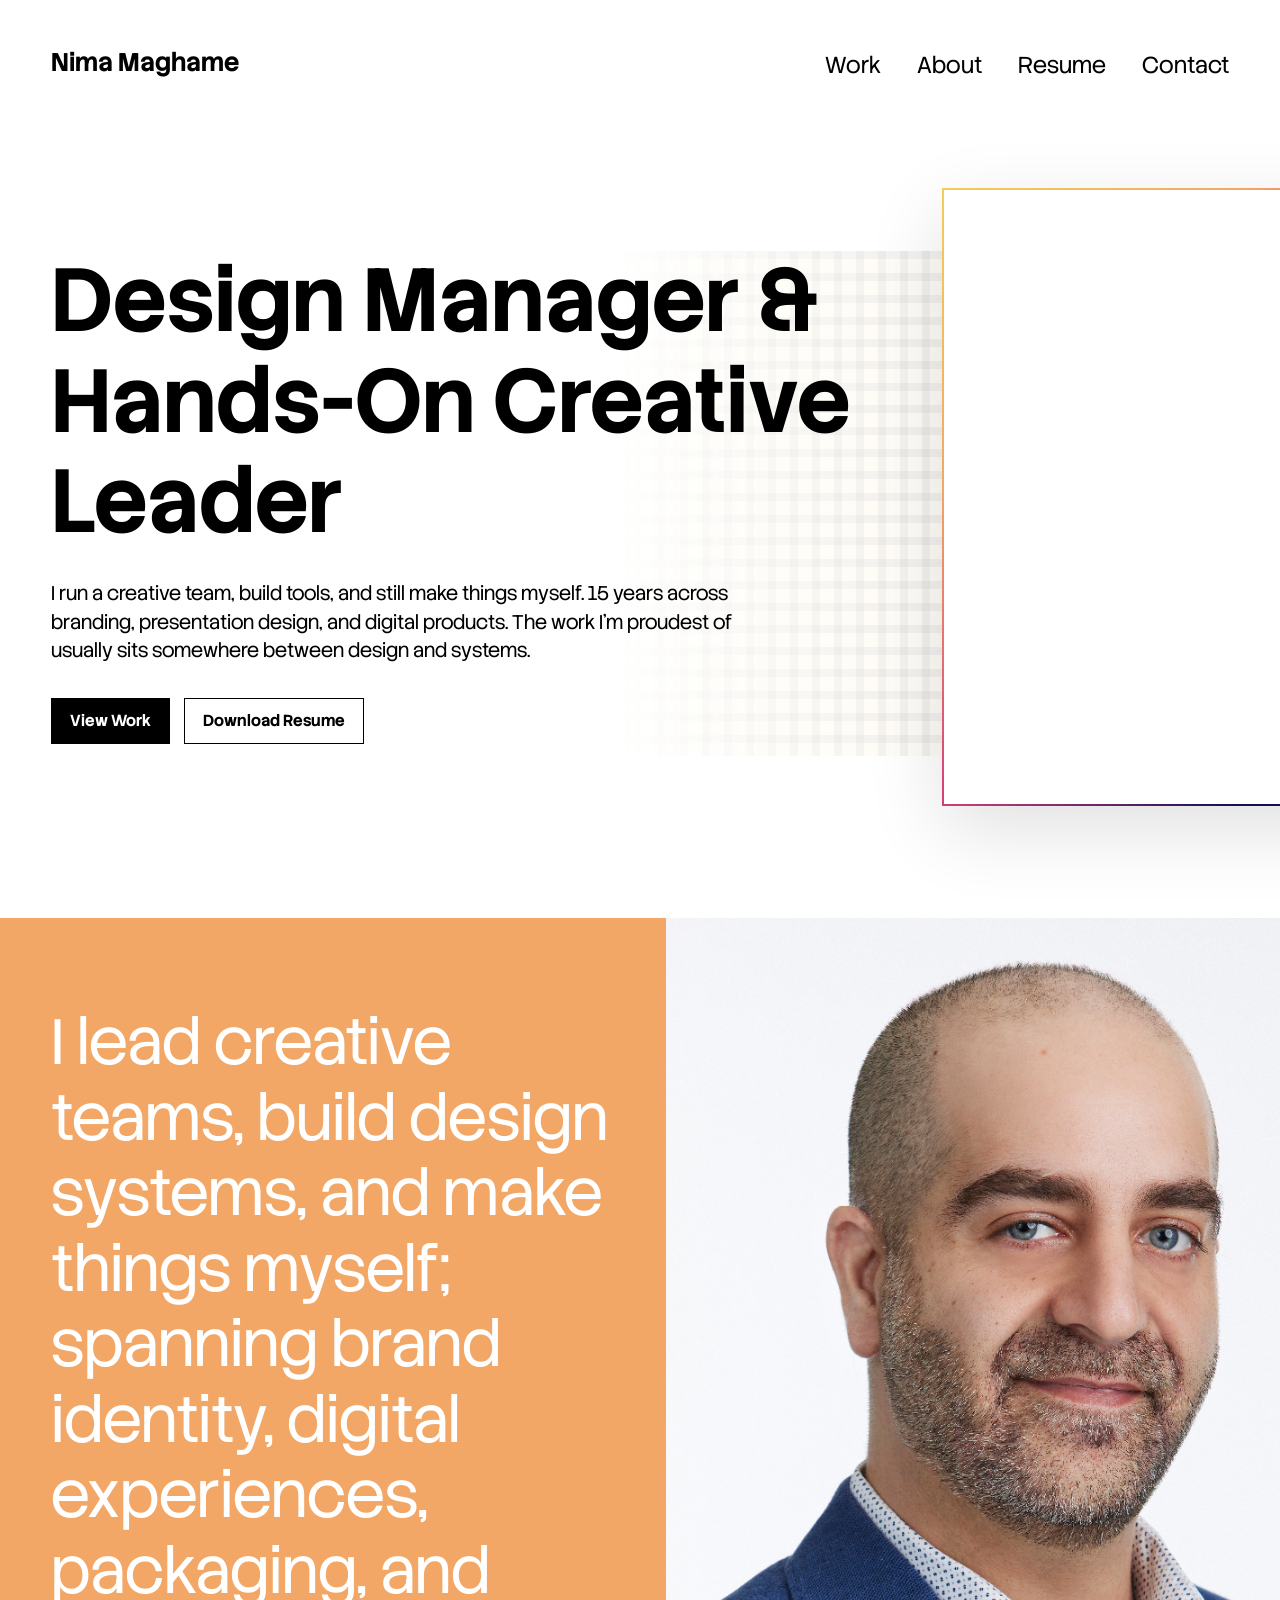
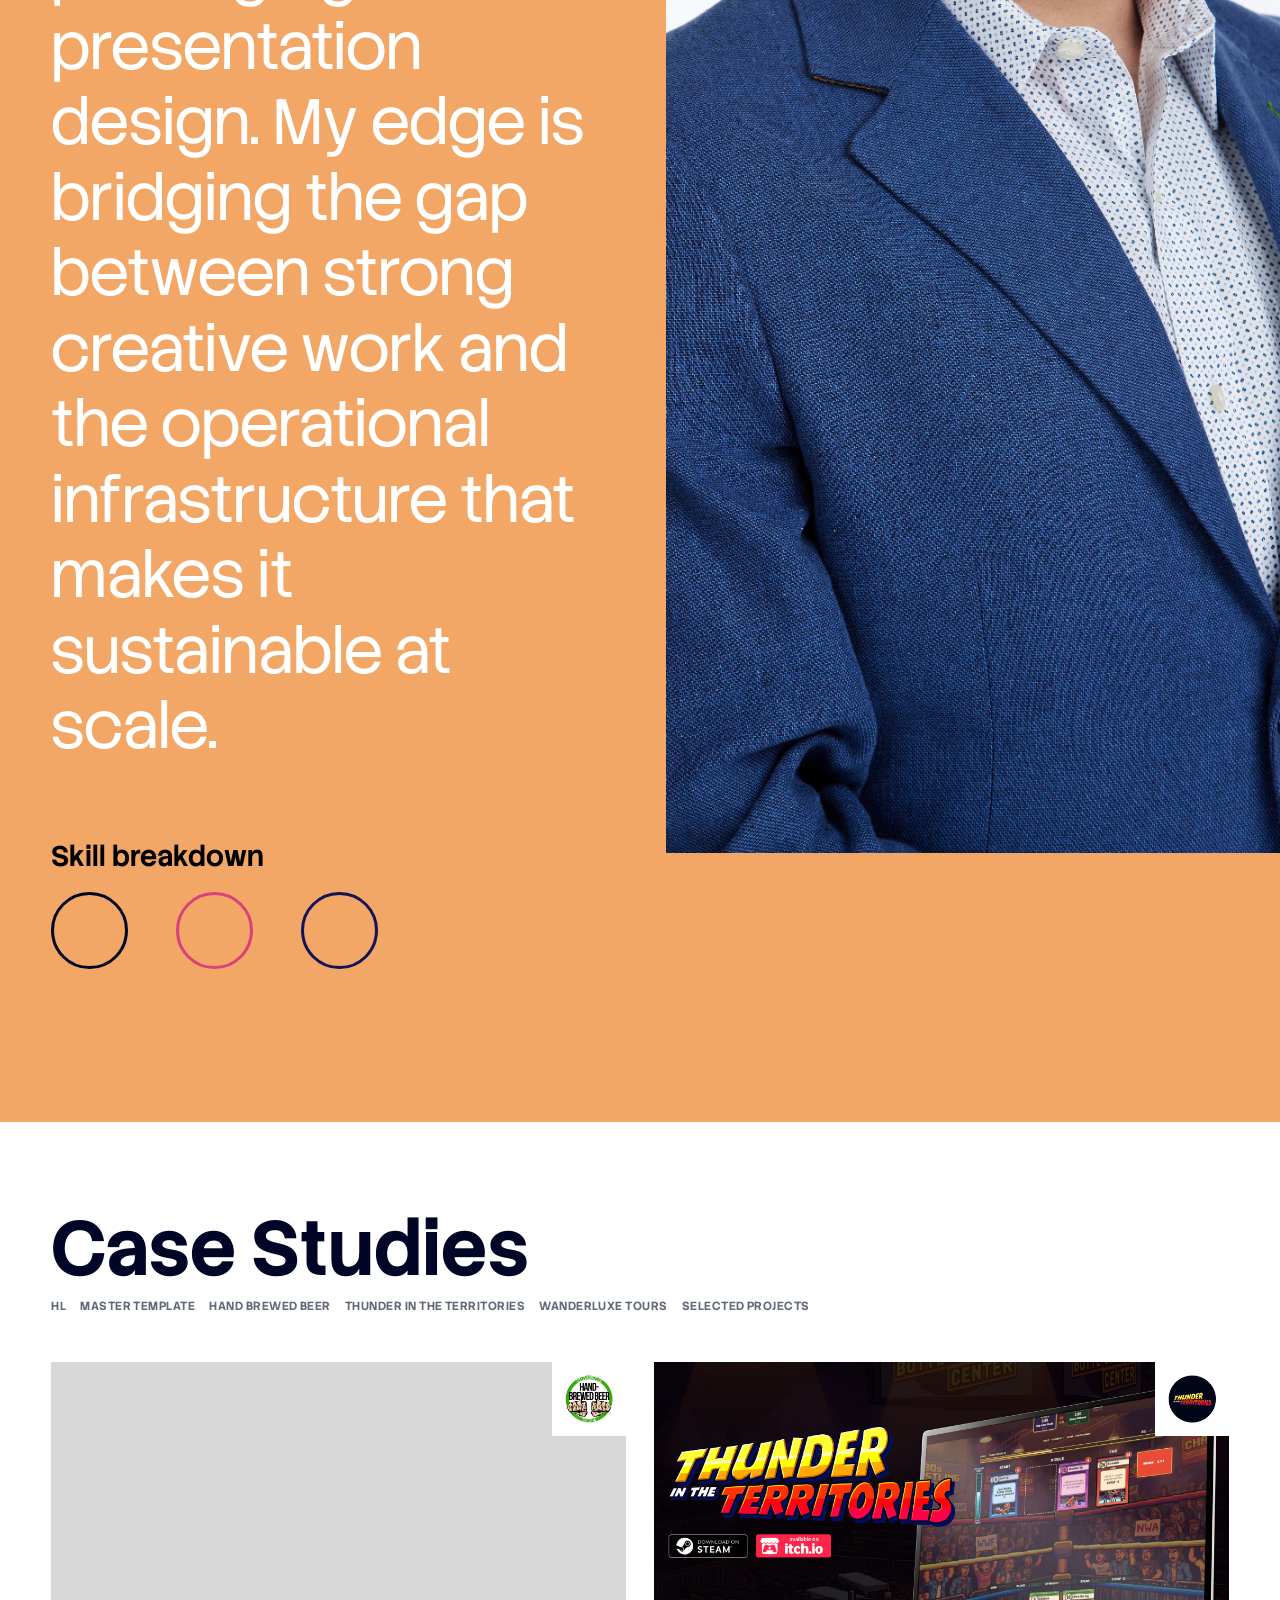
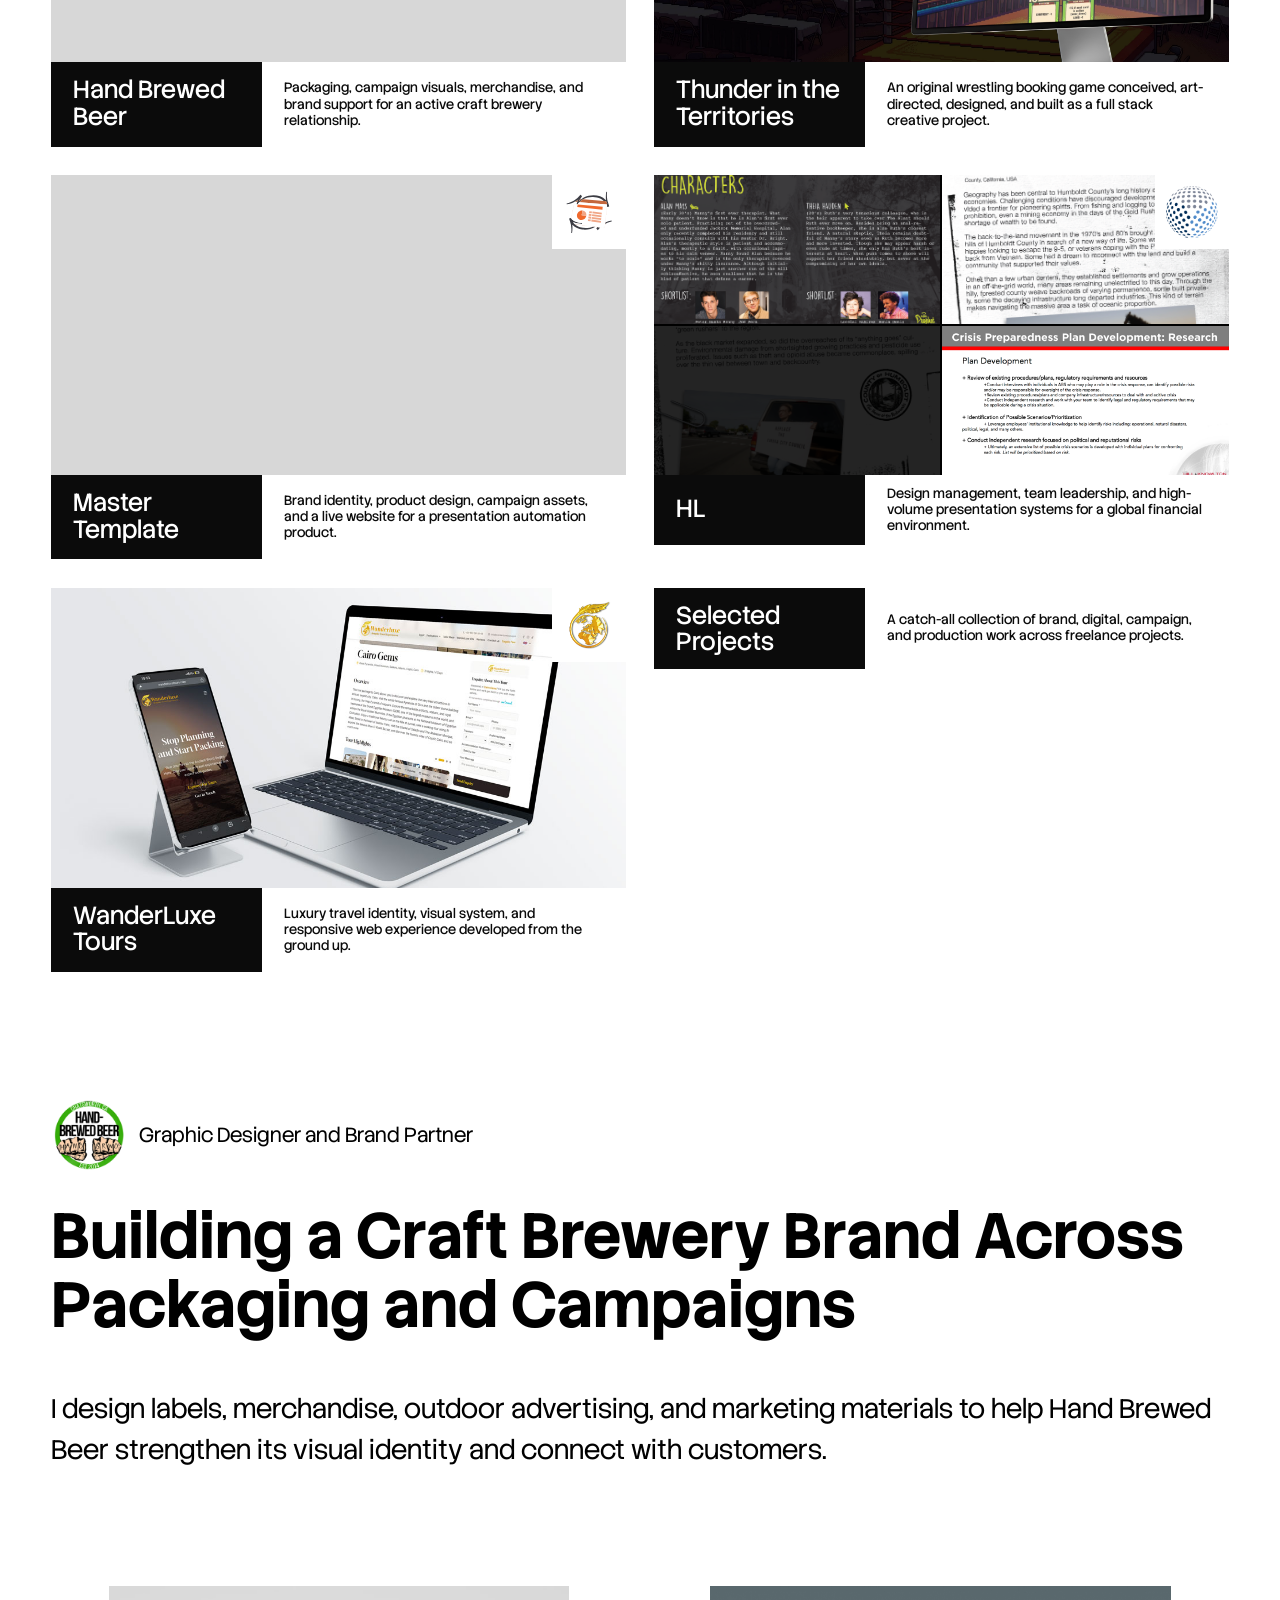
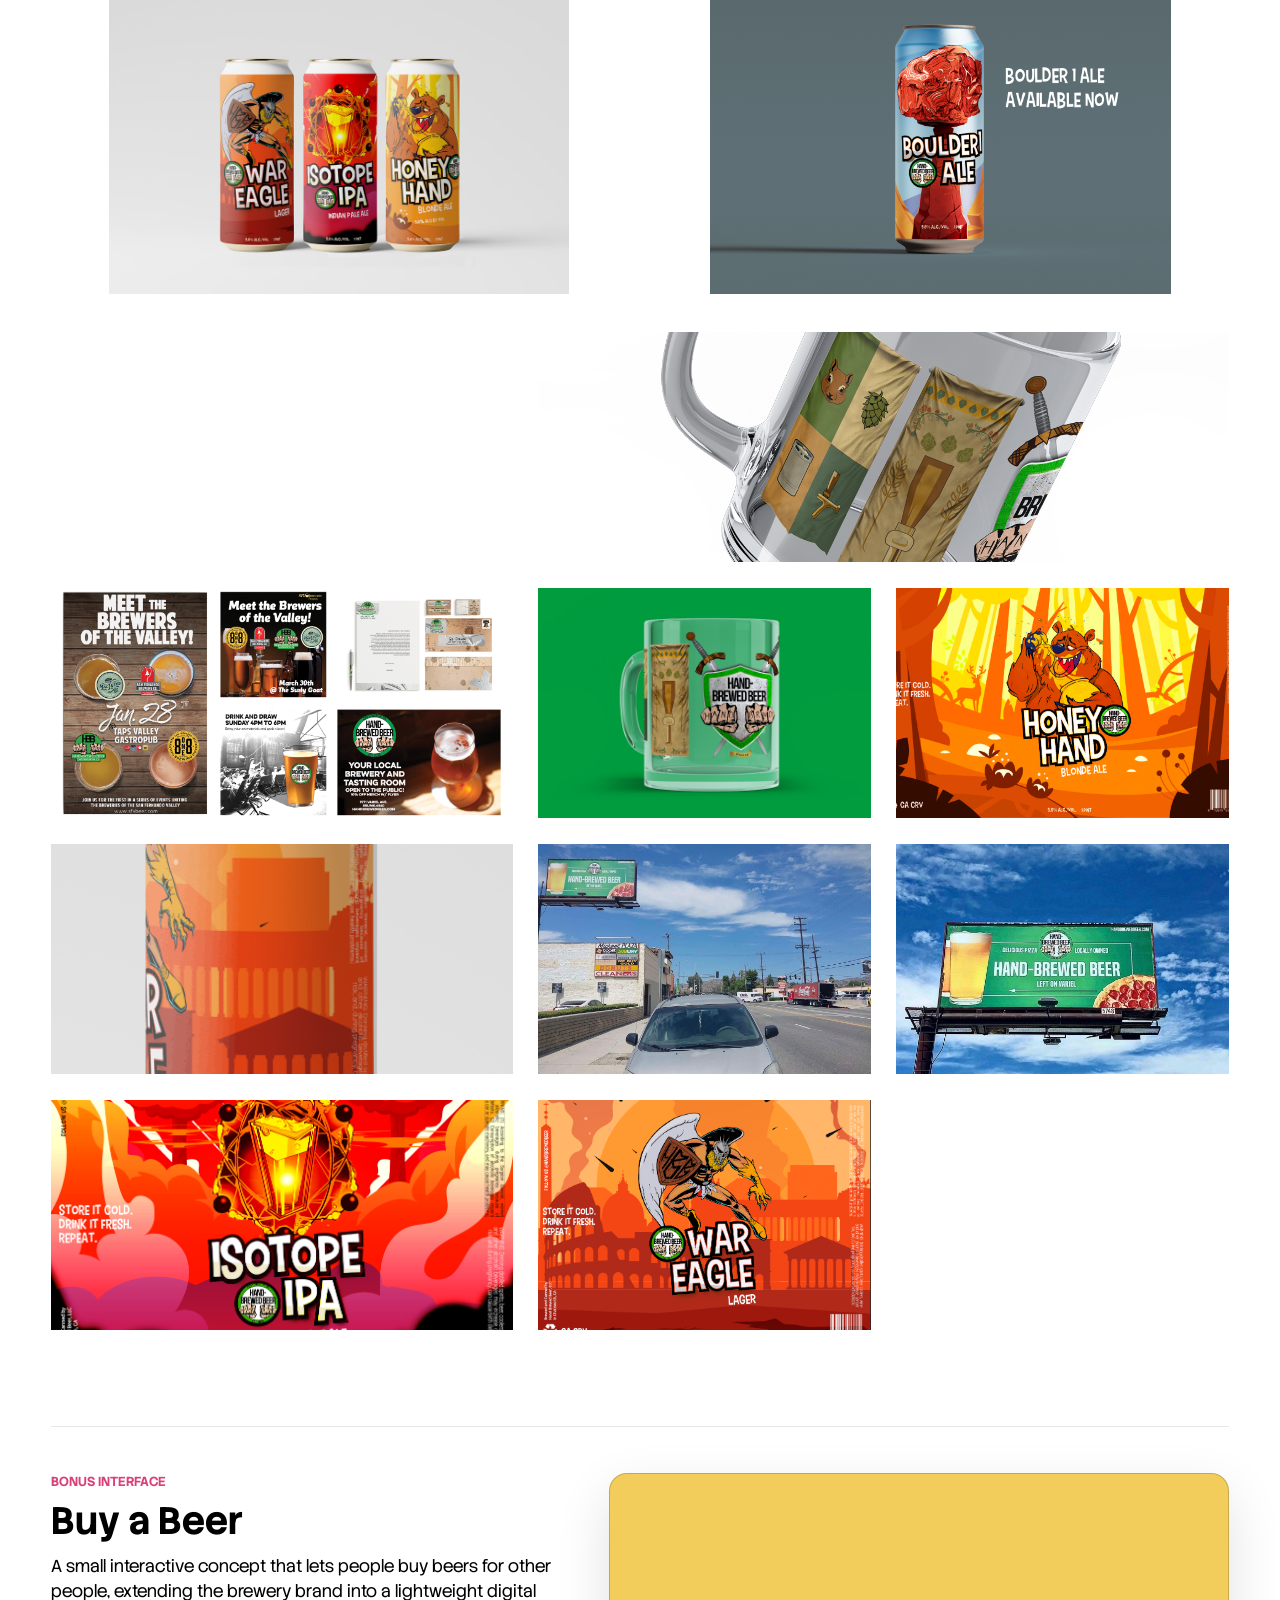
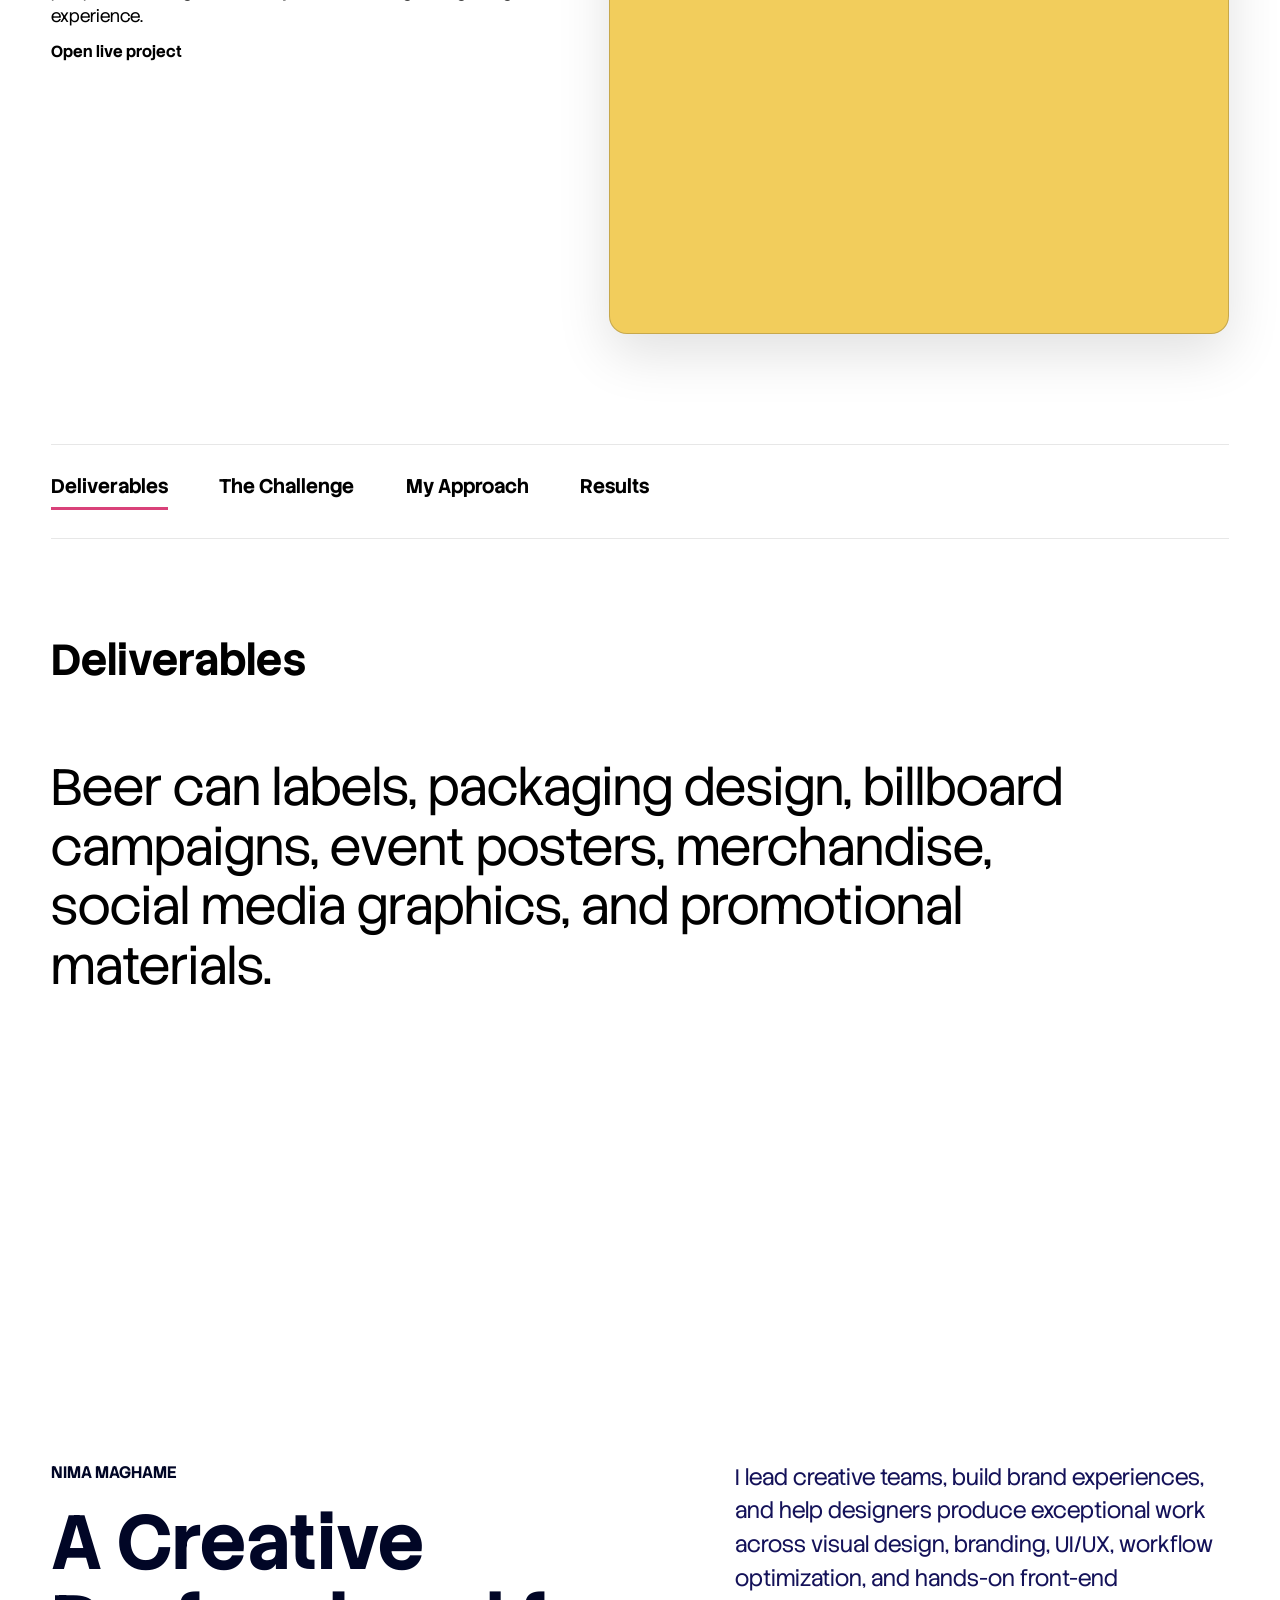
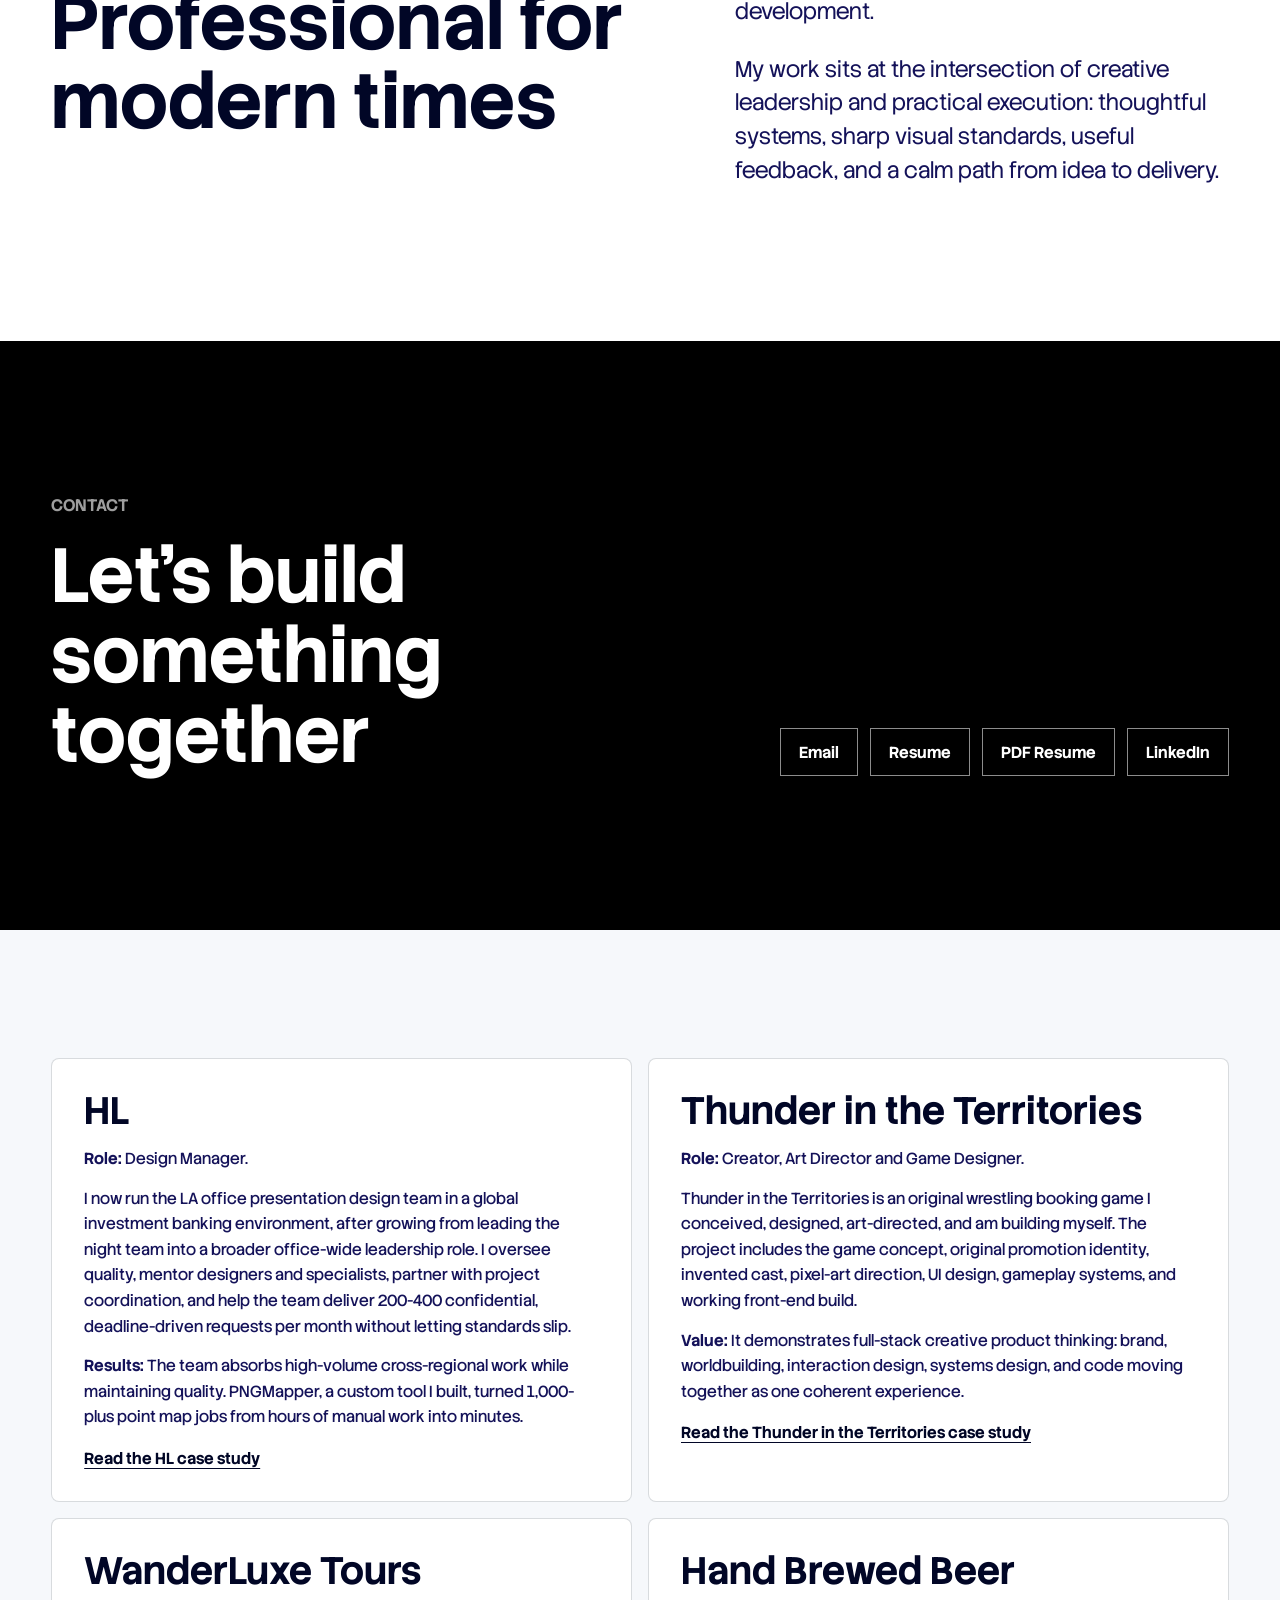
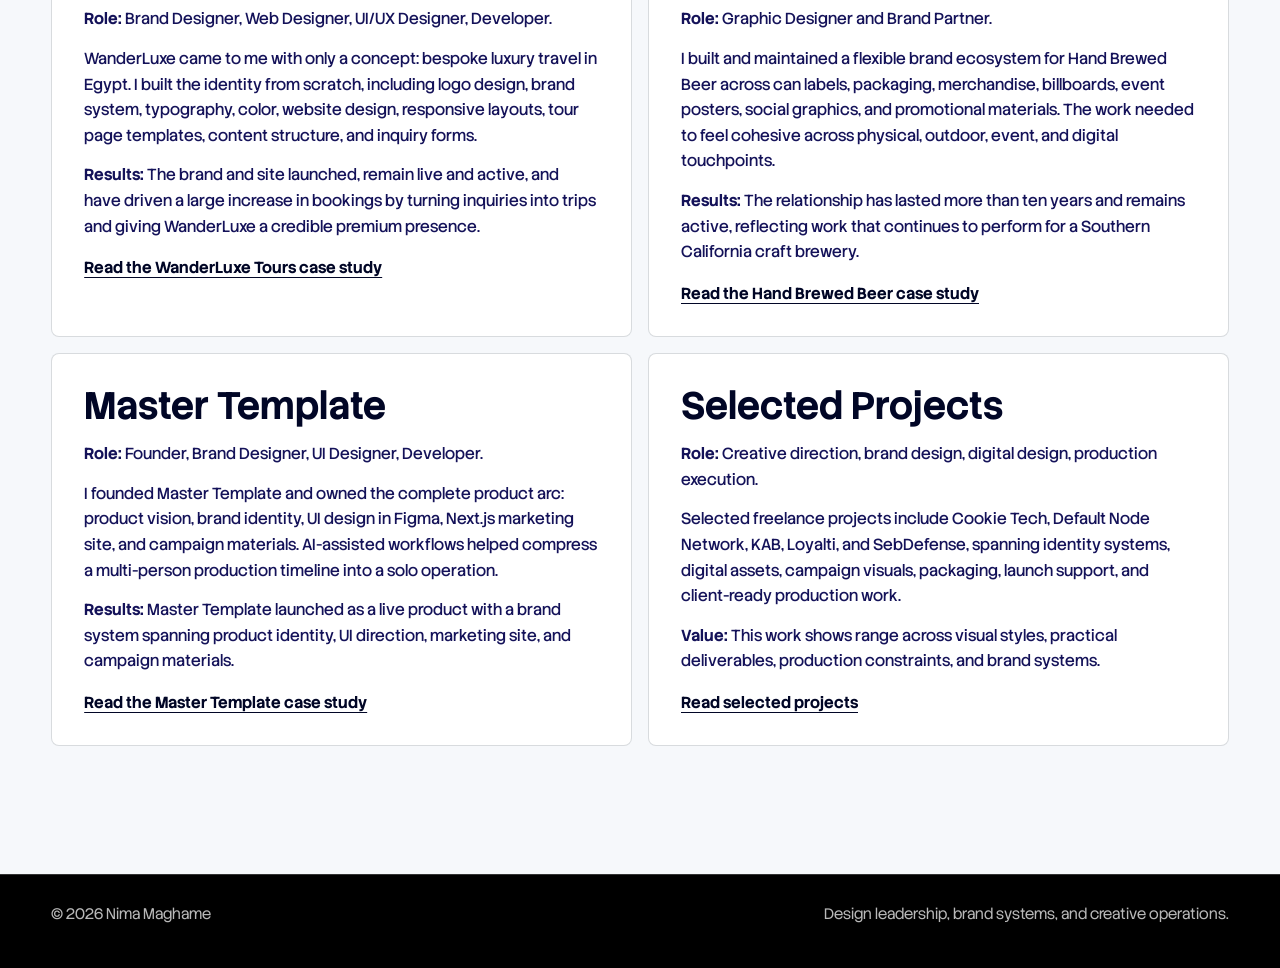
==== commit fe7d2244: "Remove upper scanner summary section" ====
--- a/index.html
+++ b/index.html
@@ -218,70 +218,6 @@
       </div>
     </section>
 
-    <section class="scanner-case-summary" aria-labelledby="scanner-case-summary-title">
-      <div class="scanner-case-summary-heading">
-        <p class="section-kicker">Readable work summary</p>
-        <h2 id="scanner-case-summary-title">Core case-study evidence before the interactive panels.</h2>
-        <p>This visible text gives hiring software, search crawlers, and AI scanners the important project details before any tabbed or scripted content appears.</p>
-      </div>
-
-      <div class="scanner-case-summary-grid">
-        <article>
-          <h3>HL</h3>
-          <p><strong>Role:</strong> Design Manager.</p>
-          <p><strong>Situation:</strong> A global investment banking presentation environment with confidential materials, fast changes, high volume, and very low tolerance for error.</p>
-          <p><strong>Role and approach:</strong> I now run the LA office presentation design team after growing from leading the night team into a broader office-wide leadership role. I set quality standards, mentor designers and specialists, improve review structures, and build workflow systems that help the team handle 200-400 requests per month.</p>
-          <p><strong>Results:</strong> The team maintains quality across high-volume, cross-regional work. PNGMapper, a custom tool I built, turned 1,000-plus point map jobs from hours of manual work into minutes.</p>
-          <a href="work/hl/">Read HL case study</a>
-        </article>
-
-        <article>
-          <h3>Thunder in the Territories</h3>
-          <p><strong>Role:</strong> Creator, Art Director and Game Designer.</p>
-          <p><strong>Concept:</strong> An original wrestling booking game set in a late 70s and early 80s territory-era inspired world.</p>
-          <p><strong>Approach:</strong> I created the concept, promotion identity, invented cast, pixel-art direction, UI, gameplay systems, and working front-end build.</p>
-          <p><strong>Value:</strong> The project demonstrates full-stack creative product thinking across brand, worldbuilding, interaction design, systems design, and code.</p>
-          <a href="work/thunder-in-the-territories/">Read Thunder in the Territories case study</a>
-        </article>
-
-        <article>
-          <h3>WanderLuxe Tours</h3>
-          <p><strong>Role:</strong> Brand Designer, Web Designer, UI/UX Designer, Developer.</p>
-          <p><strong>Challenge:</strong> WanderLuxe started as a concept for bespoke luxury travel in Egypt with no logo, brand, visual language, or website.</p>
-          <p><strong>Approach:</strong> I built the identity and website from scratch, including logo, brand system, typography, color, responsive layouts, tour pages, content structure, and inquiry forms.</p>
-          <p><strong>Results:</strong> The live brand and site have driven a large increase in bookings by turning inquiries into trips and giving WanderLuxe a credible premium presence.</p>
-          <a href="work/wanderluxe-tours/">Read WanderLuxe Tours case study</a>
-        </article>
-
-        <article>
-          <h3>Hand Brewed Beer</h3>
-          <p><strong>Role:</strong> Graphic Designer and Brand Partner.</p>
-          <p><strong>Challenge:</strong> Hand Brewed needed a brand system that could work across cans, billboards, shirts, event materials, social graphics, and digital touchpoints.</p>
-          <p><strong>Approach:</strong> I built and maintained a flexible brand ecosystem across packaging, merchandise, billboard campaigns, event posters, social graphics, and promotional materials.</p>
-          <p><strong>Results:</strong> The relationship has lasted more than ten years and remains active, reflecting work that continues to perform for a Southern California craft brewery.</p>
-          <a href="work/hand-brewed-beer/">Read Hand Brewed Beer case study</a>
-        </article>
-
-        <article>
-          <h3>Master Template</h3>
-          <p><strong>Role:</strong> Founder, Brand Designer, UI Designer, Developer.</p>
-          <p><strong>Situation:</strong> Presentation templates create recurring pain through inconsistent formatting, brand drift, manual updates, and repetitive production work.</p>
-          <p><strong>Approach:</strong> I owned the product vision, brand identity, Figma UI design, Next.js marketing site, and campaign materials, using AI-assisted workflows to accelerate a solo production pipeline.</p>
-          <p><strong>Results:</strong> Master Template launched as a live product with a complete brand system spanning product identity, UI direction, marketing site, and campaign materials.</p>
-          <a href="work/master-template/">Read Master Template case study</a>
-        </article>
-
-        <article>
-          <h3>Selected Projects</h3>
-          <p><strong>Role:</strong> Creative direction, brand design, digital design, production execution.</p>
-          <p><strong>Scope:</strong> Selected freelance projects include Cookie Tech, Default Node Network, KAB, Loyalti, and SebDefense.</p>
-          <p><strong>Work:</strong> Identity systems, digital assets, campaign visuals, packaging, launch support, and client-ready production work.</p>
-          <p><strong>Value:</strong> This collection demonstrates range across visual styles, practical deliverables, production constraints, and brand systems.</p>
-          <a href="work/selected-projects/">Read selected projects</a>
-        </article>
-      </div>
-    </section>
-
     <section id="work" class="case-study-menu" aria-labelledby="work-title">
       <div class="case-study-menu-heading">
         <h2 id="work-title">Case Studies</h2>
--- a/styles.css
+++ b/styles.css
@@ -737,8 +737,7 @@
   background: #ffffff;
 }
 
-.noscript-case-summary,
-.scanner-case-summary {
+.noscript-case-summary {
   padding: clamp(58px, 7vw, 96px) var(--page-margin);
   color: var(--deep-navy);
   background: #f6f8fb;
@@ -760,68 +759,6 @@
   margin: 0;
   color: var(--navy);
   line-height: 1.6;
-}
-
-.scanner-case-summary {
-  border-top: 1px solid rgba(18, 31, 53, 0.12);
-  border-bottom: 1px solid rgba(18, 31, 53, 0.12);
-}
-
-.scanner-case-summary-heading {
-  display: grid;
-  grid-template-columns: minmax(0, 1fr) minmax(320px, 0.8fr);
-  gap: clamp(32px, 6vw, 86px);
-  align-items: end;
-  margin-bottom: clamp(32px, 5vw, 64px);
-}
-
-.scanner-case-summary-heading h2 {
-  color: var(--deep-navy);
-}
-
-.scanner-case-summary-heading p:last-child {
-  margin: 0;
-  color: var(--navy);
-  font-size: clamp(1rem, 1.5vw, 1.2rem);
-  line-height: 1.55;
-}
-
-.scanner-case-summary-grid {
-  display: grid;
-  grid-template-columns: repeat(2, minmax(0, 1fr));
-  gap: 16px;
-}
-
-.scanner-case-summary-grid article {
-  display: grid;
-  gap: 12px;
-  align-content: start;
-  border: 1px solid rgba(18, 31, 53, 0.16);
-  border-radius: 8px;
-  padding: clamp(20px, 3vw, 30px);
-  background: #ffffff;
-}
-
-.scanner-case-summary-grid h3 {
-  margin: 0;
-  color: var(--deep-navy);
-  font-size: clamp(1.45rem, 3vw, 2.25rem);
-  line-height: 1.08;
-}
-
-.scanner-case-summary-grid p {
-  margin: 0;
-  color: var(--navy);
-  font-size: 0.98rem;
-  line-height: 1.58;
-}
-
-.scanner-case-summary-grid a {
-  margin-top: 4px;
-  color: var(--deep-navy);
-  font-weight: 900;
-  text-decoration: underline;
-  text-underline-offset: 4px;
 }
 
 .case-study-menu-heading {
@@ -2460,9 +2397,7 @@
   .contact,
   .resume-grid,
   .ai-readable-heading,
-  .ai-readable-grid,
-  .scanner-case-summary-heading,
-  .scanner-case-summary-grid {
+  .ai-readable-grid {
     grid-template-columns: 1fr;
   }
 
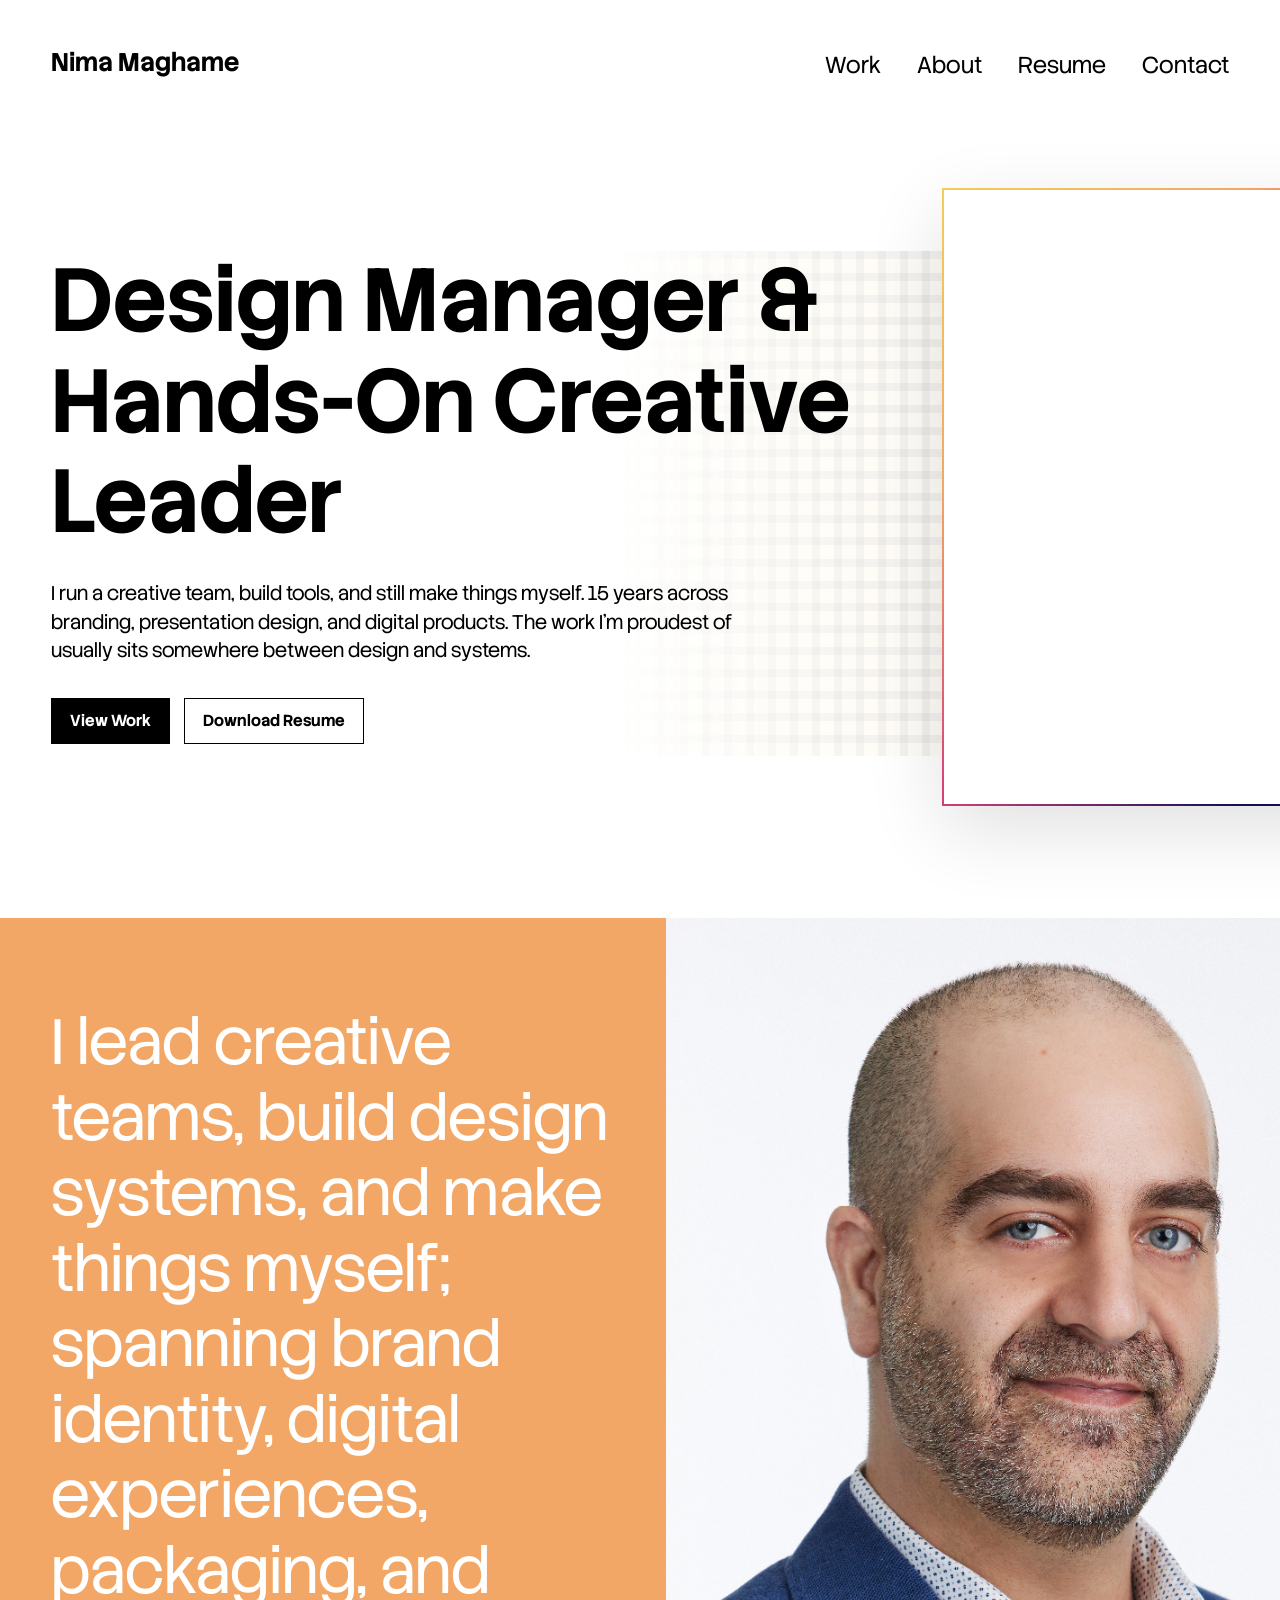
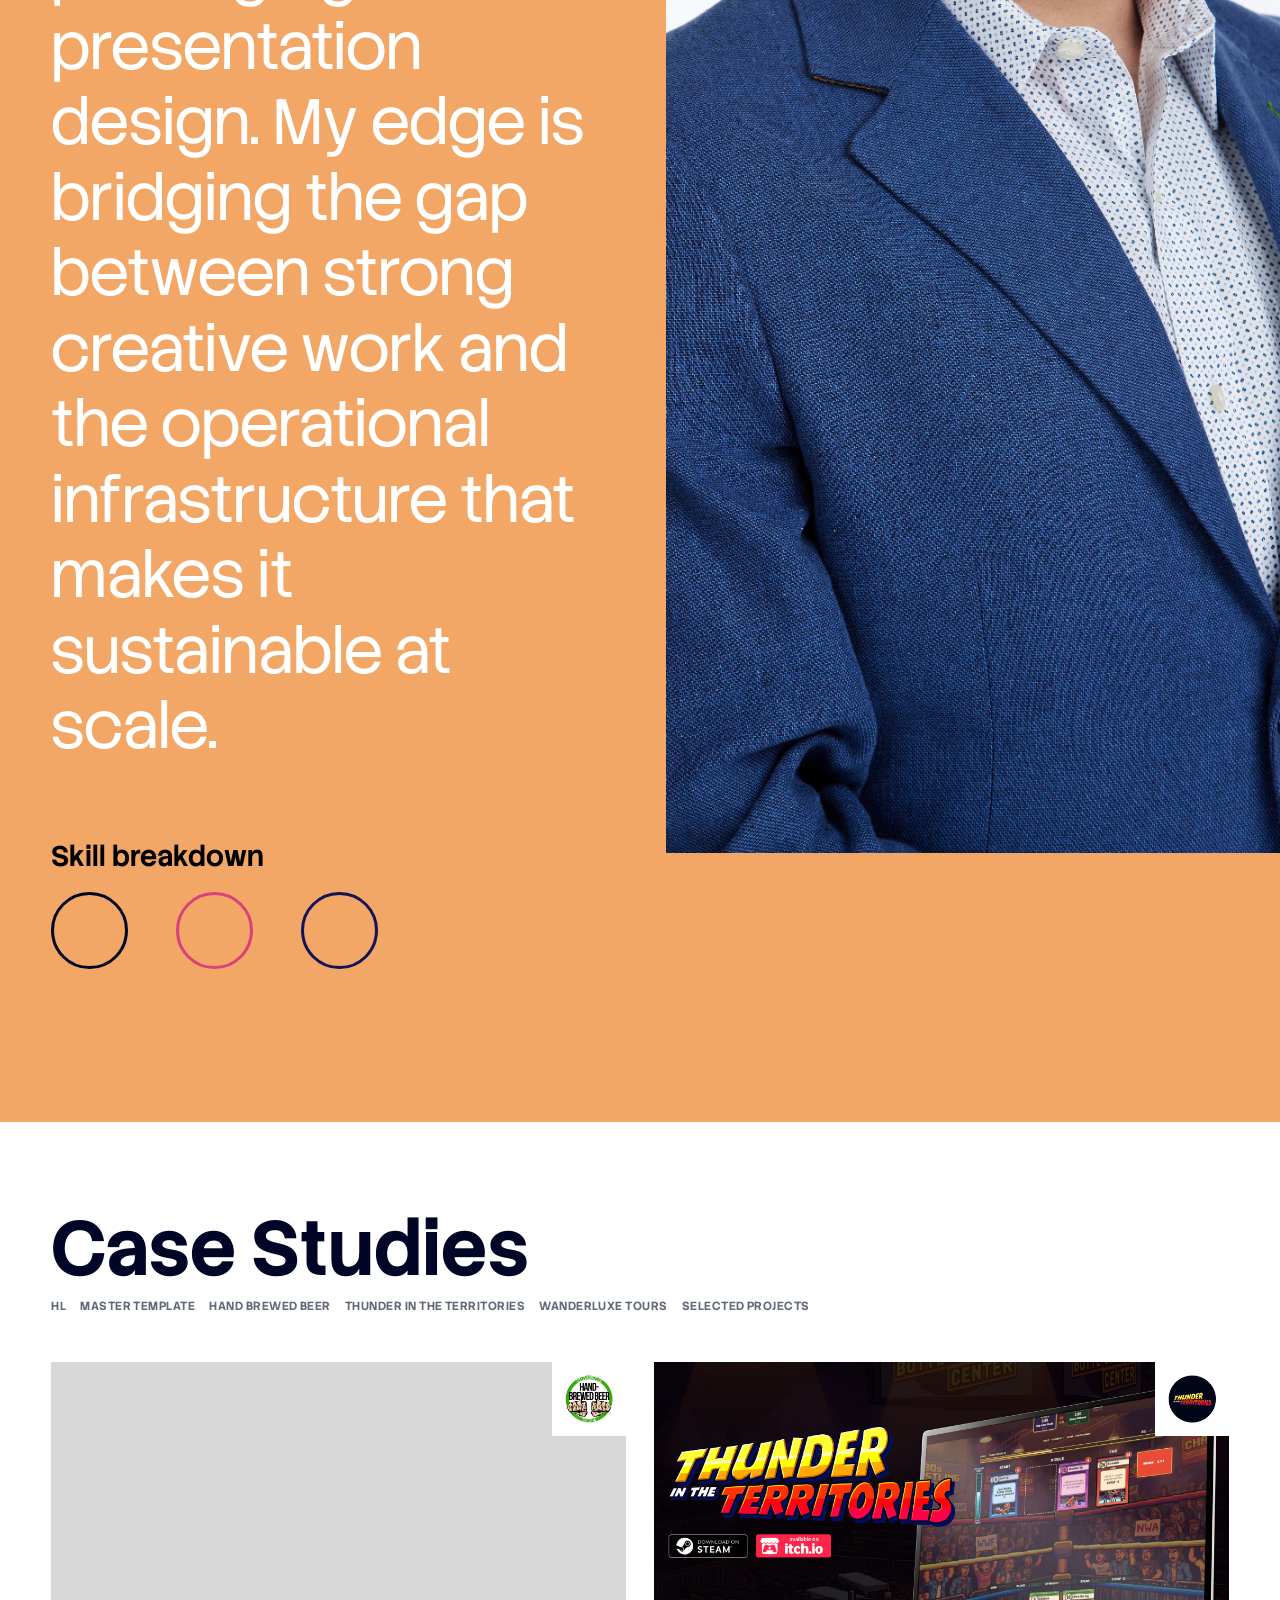
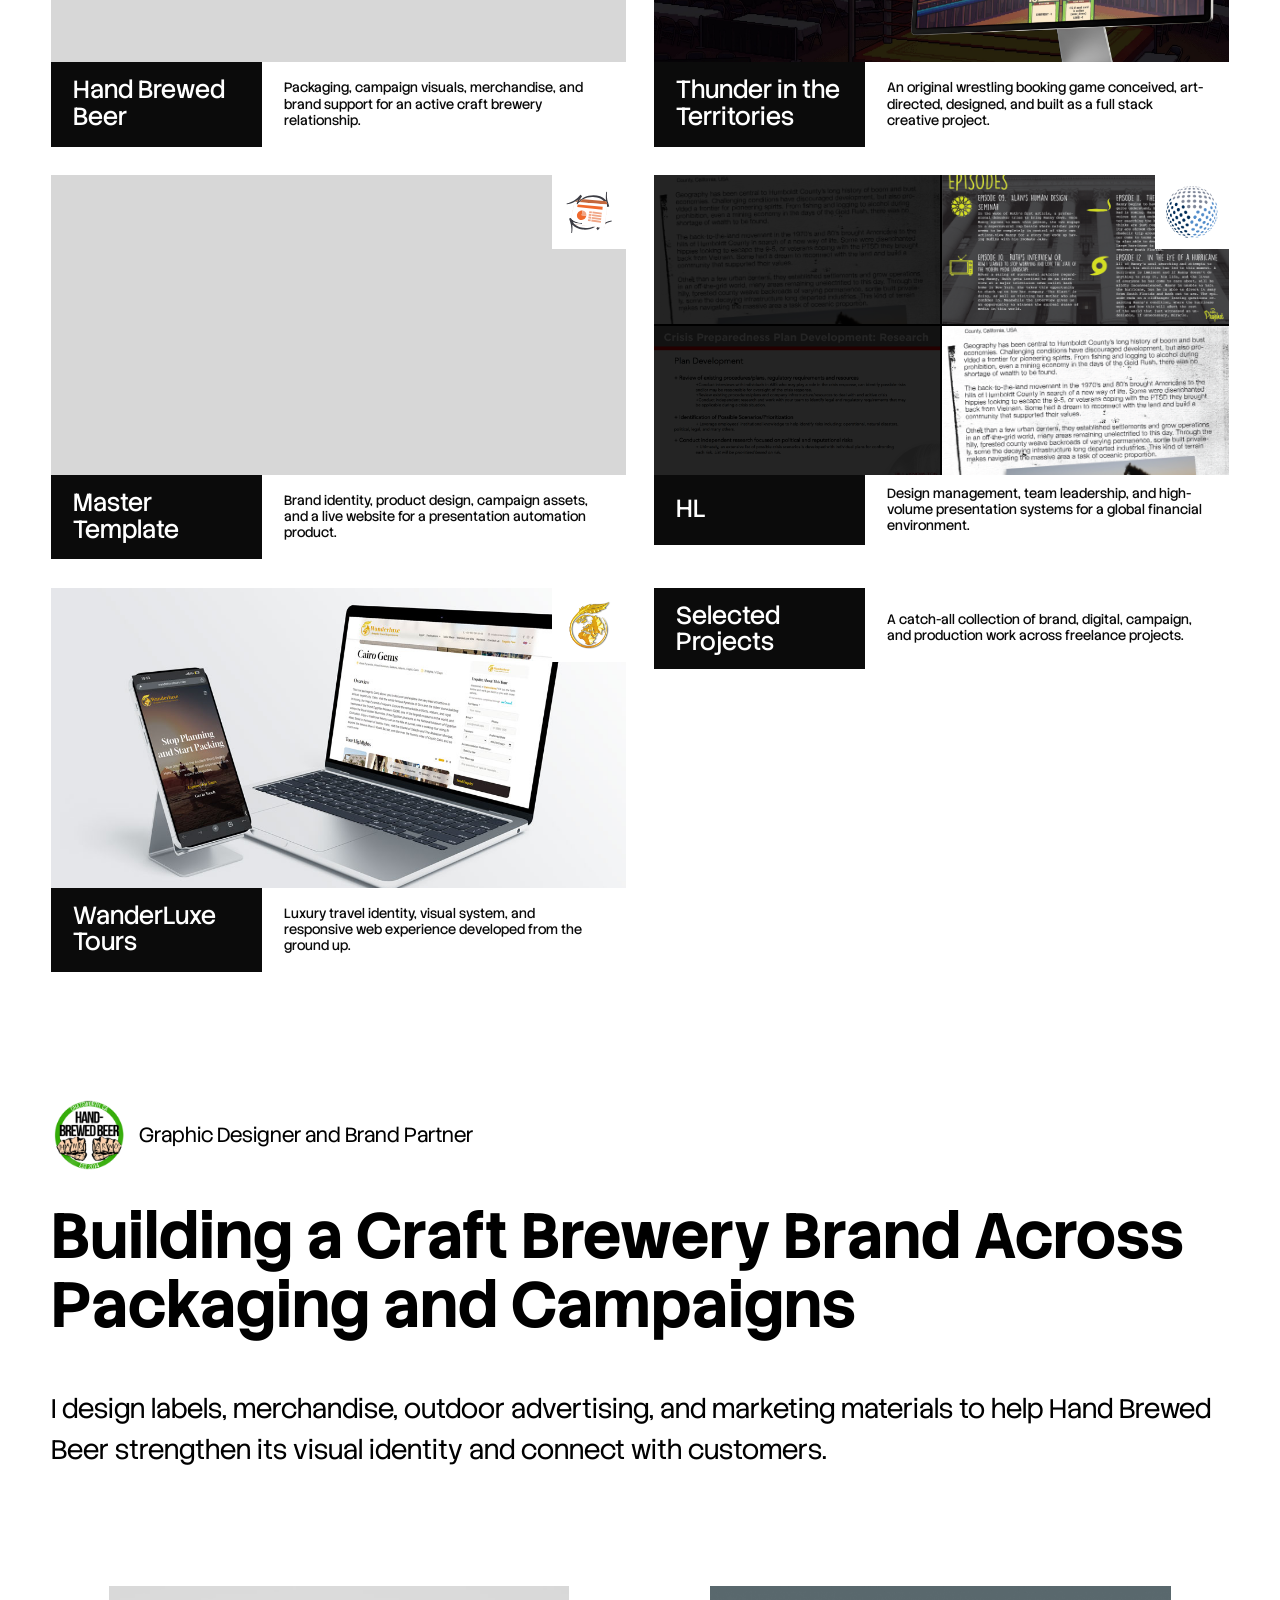
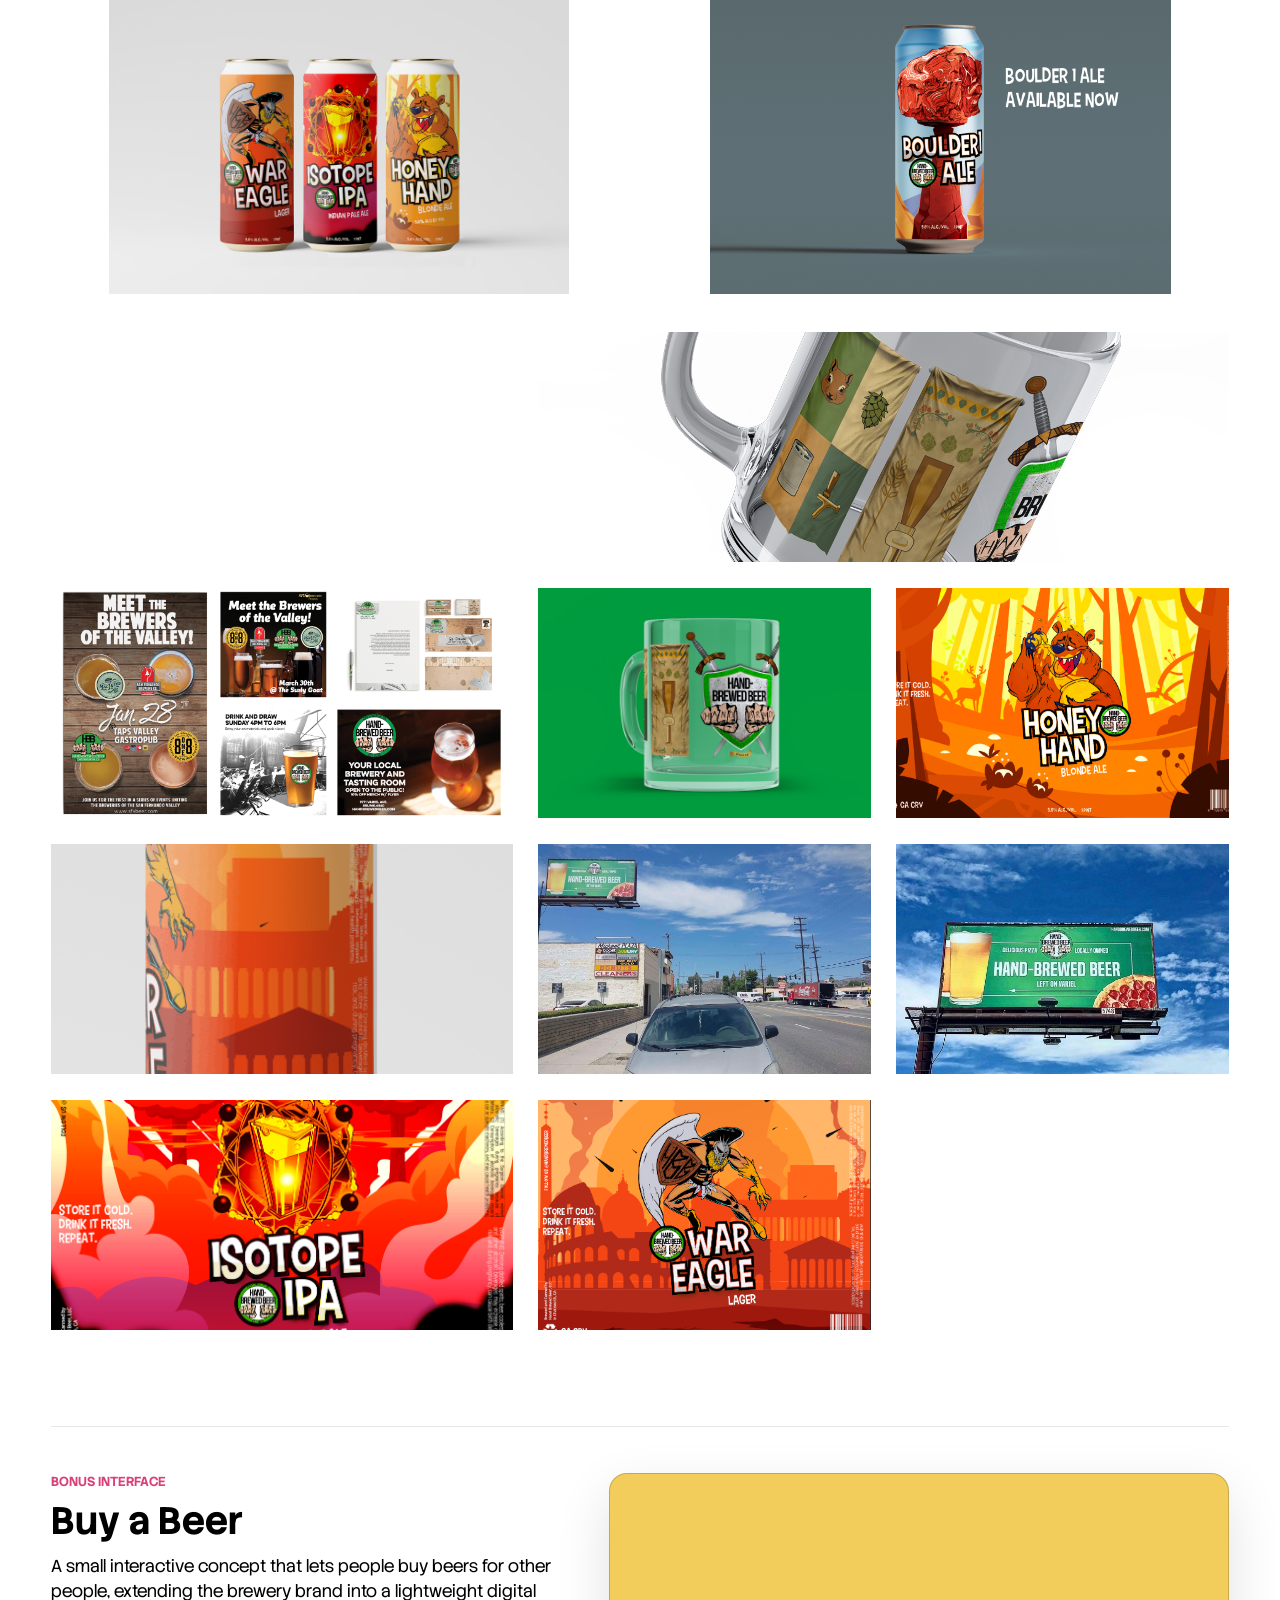
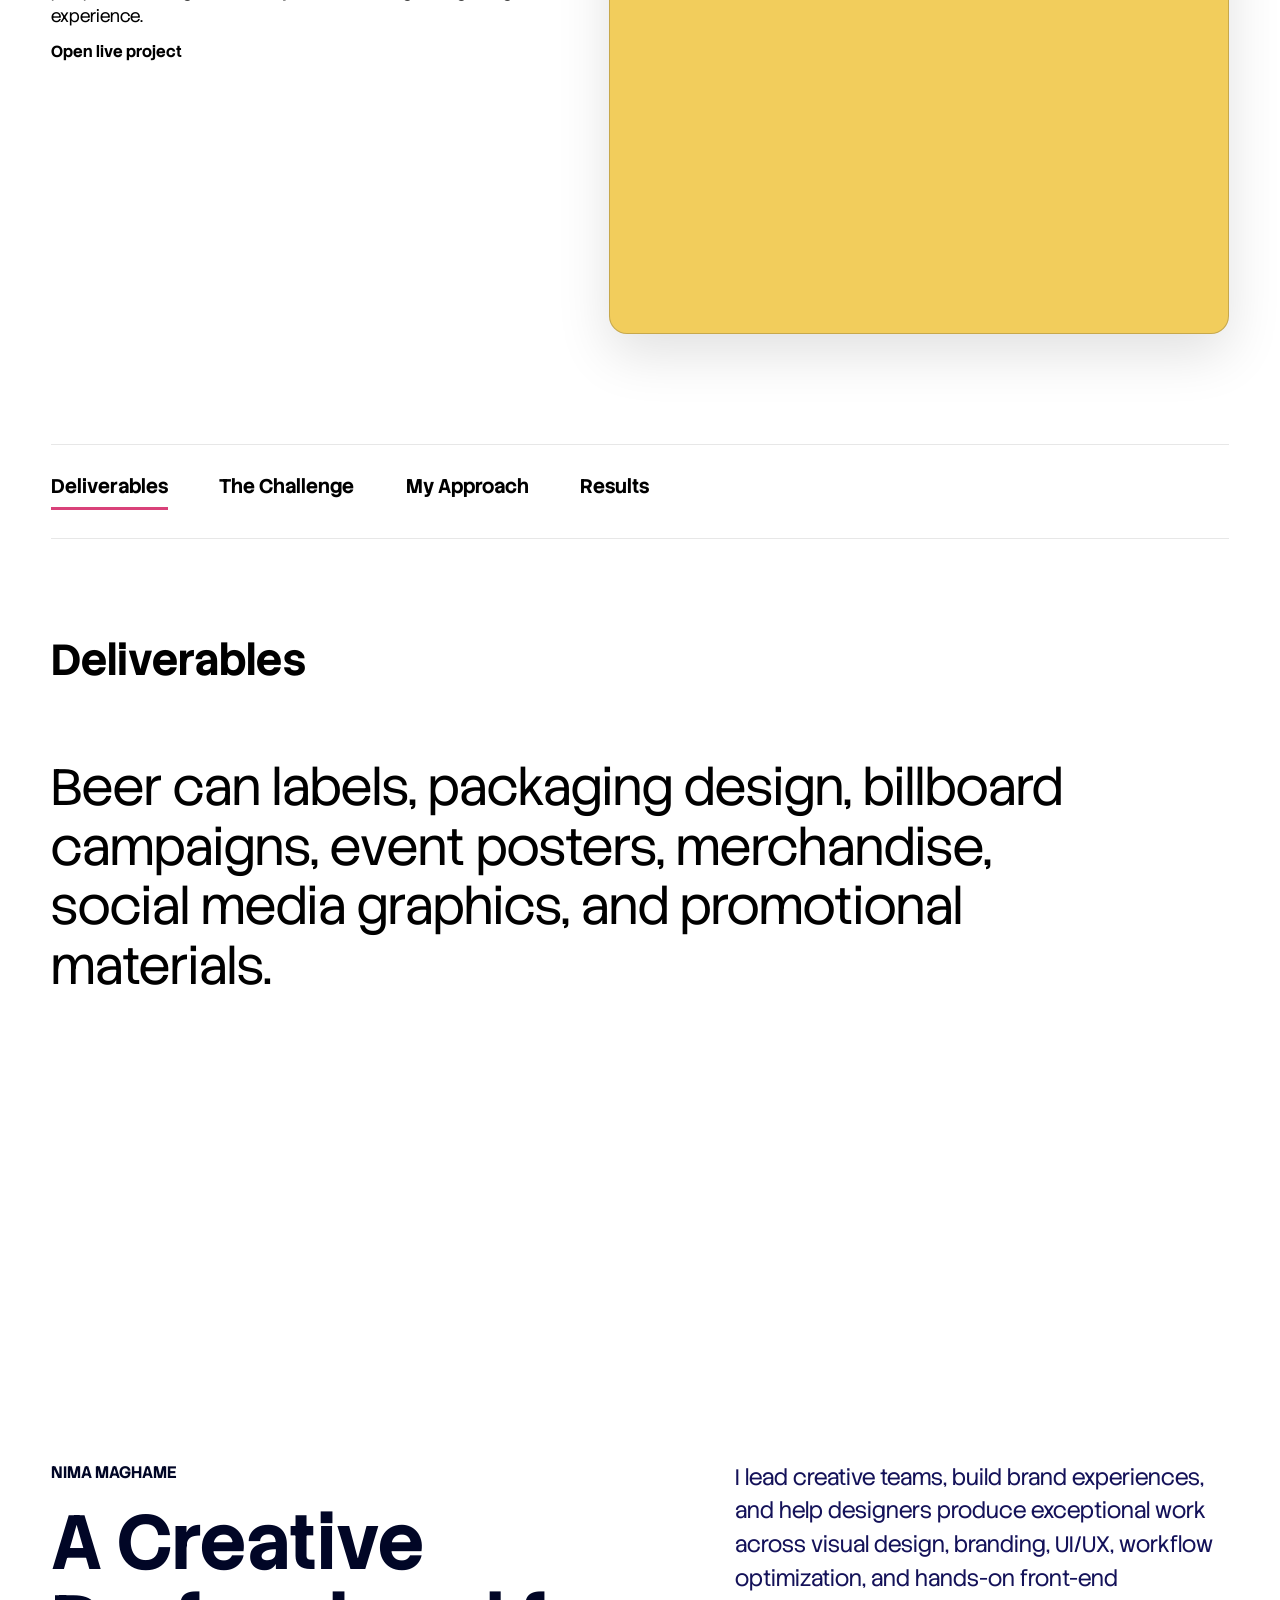
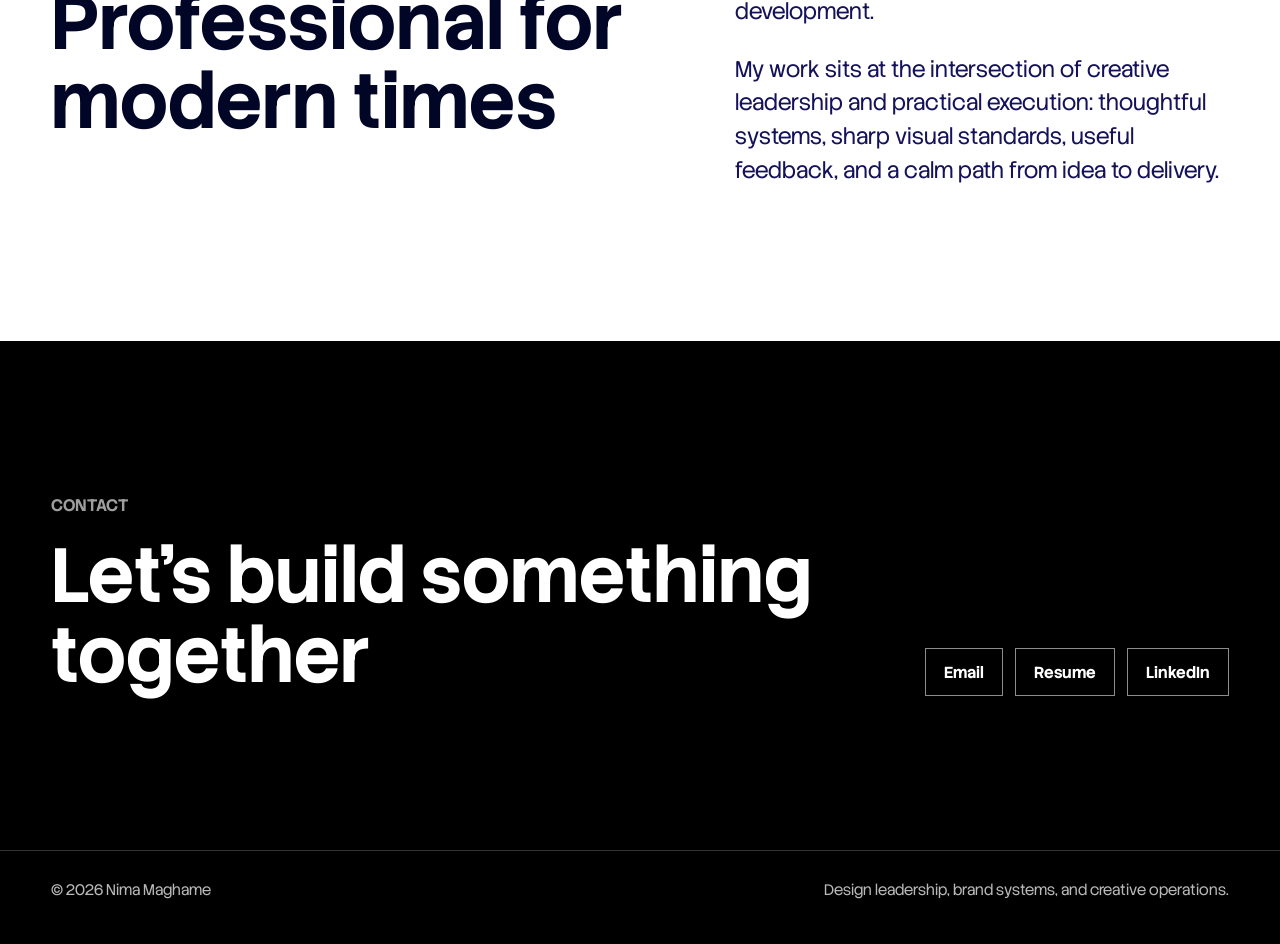
==== commit 3421b844: "Add design system showcases" ====
--- a/index.html
+++ b/index.html
@@ -5,78 +5,12 @@
   <meta name="viewport" content="width=device-width, initial-scale=1" />
   <title>Nima Maghame | Design Manager & Creative Leader</title>
   <meta name="description" content="Portfolio for Nima Maghame, a design manager and creative leader focused on brand experiences, team mentorship, and creative operations." />
-  <link rel="canonical" href="https://nimamaghame.com/" />
-  <script type="application/ld+json">
-    {
-      "@context": "https://schema.org",
-      "@type": "ProfilePage",
-      "name": "Nima Maghame Portfolio",
-      "url": "https://nimamaghame.com/",
-      "mainEntity": {
-        "@type": "Person",
-        "name": "Nima Maghame",
-        "jobTitle": "Design Manager and Creative Leader",
-        "email": "mailto:nmaghame@gmail.com",
-        "url": "https://nimamaghame.com/",
-        "sameAs": ["https://www.linkedin.com/in/nmaghame/"],
-        "knowsAbout": [
-          "Design leadership",
-          "Creative direction",
-          "Brand identity",
-          "Presentation design",
-          "UI/UX design",
-          "Front-end development",
-          "AI-assisted workflows",
-          "Creative operations"
-        ],
-        "hasPart": [
-          {
-            "@type": "CreativeWork",
-            "name": "HL",
-            "url": "https://nimamaghame.com/work/hl/",
-            "description": "Design management, creative operations, workflow systems, and high-volume presentation design in a global financial environment."
-          },
-          {
-            "@type": "CreativeWork",
-            "name": "Thunder in the Territories",
-            "url": "https://nimamaghame.com/work/thunder-in-the-territories/",
-            "description": "Original game concept, art direction, pixel art, UI design, worldbuilding, and front-end development."
-          },
-          {
-            "@type": "CreativeWork",
-            "name": "WanderLuxe Tours",
-            "url": "https://nimamaghame.com/work/wanderluxe-tours/",
-            "description": "Luxury travel brand identity, website design, UI/UX, responsive web design, and inquiry-flow work."
-          },
-          {
-            "@type": "CreativeWork",
-            "name": "Hand Brewed Beer",
-            "url": "https://nimamaghame.com/work/hand-brewed-beer/",
-            "description": "Packaging, campaign visuals, merchandise, advertising, and brand support for a Southern California craft brewery."
-          }
-        ]
-      }
-    }
-  </script>
   <link rel="preconnect" href="https://fonts.googleapis.com">
   <link rel="preconnect" href="https://fonts.gstatic.com" crossorigin>
   <link href="https://fonts.googleapis.com/css2?family=Open+Sans:wght@400;500;600;700;800&display=swap" rel="stylesheet">
   <link rel="stylesheet" href="styles.css?v=28" />
 </head>
 <body>
-  <noscript>
-    <section class="noscript-case-summary" aria-label="Plain text portfolio summary">
-      <h1>Nima Maghame Portfolio Summary</h1>
-      <p>Nima Maghame is a Design Manager and Creative Leader in Los Angeles with over 15 years across presentation design, branding, web design, UI/UX, front-end development, and AI-assisted workflow design.</p>
-      <h2>Case Study Highlights</h2>
-      <p><strong>HL:</strong> Nima now runs the LA office presentation design team after growing from leading the night team into a broader office-wide leadership role. The team supports 200-400 confidential requests per month, and PNGMapper turned 1,000-plus point map jobs from hours of manual work into minutes.</p>
-      <p><strong>Thunder in the Territories:</strong> Nima's role is Creator, Art Director and Game Designer for an original wrestling booking game covering concept, worldbuilding, pixel art, UI, systems design, and front-end development.</p>
-      <p><strong>WanderLuxe Tours:</strong> Nima built the luxury travel brand and website from concept to live site, including identity, responsive pages, content structure, tour templates, and inquiry forms.</p>
-      <p><strong>Hand Brewed Beer:</strong> Nima built and maintained a brand ecosystem across packaging, merchandise, billboards, event posters, social graphics, and promotional materials for more than ten years.</p>
-      <p><strong>Master Template:</strong> Nima founded and built a presentation automation product spanning brand identity, UI design, Next.js website, campaign materials, and AI-assisted workflows.</p>
-    </section>
-  </noscript>
-
   <header class="site-header">
     <a class="brand" href="#top" aria-label="Nima Maghame home">
       <span>NM</span>
@@ -222,7 +156,7 @@
       <div class="case-study-menu-heading">
         <h2 id="work-title">Case Studies</h2>
         <nav class="readable-case-links" aria-label="Readable case study pages">
-          <a href="work/hl/">HL</a>
+          <a href="work/houlihan-lokey/">HL</a>
           <a href="work/master-template/">Master Template</a>
           <a href="work/hand-brewed-beer/">Hand Brewed Beer</a>
           <a href="work/thunder-in-the-territories/">Thunder in the Territories</a>
@@ -316,7 +250,7 @@
         </button>
         <button class="case-study-side-link" type="button" data-case-jump="thunder" aria-pressed="false">
           <span>Thunder in the Territories</span>
-          <small>Creator, Art Director and Game Designer</small>
+          <small>Design Manager</small>
         </button>
         <button class="case-study-side-link" type="button" data-case-jump="wanderluxe" aria-pressed="false">
           <span>WanderLuxe Tours</span>
@@ -335,7 +269,7 @@
             <span>Design Manager</span>
           </div>
           <h2>Leading a Global Presentation Design Team in a High-Pressure Financial Environment</h2>
-          <p>I now run the LA office presentation design team in a global investment banking environment, overseeing quality, mentoring creatives, and implementing workflow improvements that help the team deliver high-volume, deadline-driven client presentations without letting standards slip.</p>
+          <p>I lead a team of designers, specialists, and project coordinators in a global investment banking environment, overseeing quality, mentoring creatives, and implementing workflow improvements to deliver high-volume, deadline-driven client presentations.</p>
         </div>
 
         <p class="gallery-note">Many of the projects I lead are confidential and cannot be shown publicly. This portfolio features public work and representative case studies that capture my experience and capabilities.</p>
@@ -387,7 +321,7 @@
           </article>
           <article class="case-detail-panel" id="hl-subpanel-role" role="tabpanel" aria-labelledby="hl-subtab-role" data-hl-panel="role" hidden>
             <h3>My Role</h3>
-            <p>As Design Manager, I now run the LA office presentation design team, after growing from leading the night team into a broader office-wide leadership role. I own the creative and operational health of designers and specialists across multiple regions, set quality standards, direct creative decisions, mentor designers across experience levels from junior to senior, and work closely with a Project Coordinator to manage intake, prioritization, and throughput across 200-400 requests per month.</p>
+            <p>As Design Manager, I own the creative and operational health of a seven-person team of designers and specialists spanning multiple regions on the same shift. I set quality standards, direct creative decisions, mentor designers across experience levels from junior to senior, and work closely with a Project Coordinator to manage intake, prioritization, and throughput across 200-400 requests per month.</p>
           </article>
           <article class="case-detail-panel" id="hl-subpanel-challenge" role="tabpanel" aria-labelledby="hl-subtab-challenge" data-hl-panel="challenge" hidden>
             <h3>The Challenge</h3>
@@ -471,6 +405,26 @@
             <iframe class="portal-live-site" src="https://wanderluxetours.com/" title="WanderLuxe Tours website" loading="lazy"></iframe>
           </div>
         </div>
+
+        <section class="mt-system-showcase system-showcase-wanderluxe" aria-labelledby="wanderluxe-system-title">
+          <a class="mt-system-hit-target" href="https://www.wanderluxetours.com/design-system" target="_blank" rel="noreferrer" aria-label="Open WanderLuxe design system"></a>
+          <div class="mt-system-copy">
+            <h3 id="wanderluxe-system-title">Design System Breakdown</h3>
+            <p>The system is calm, editorial, and luxurious, using warm sand neutrals, a restrained gold accent, serif headings, and modern body copy to make bespoke travel feel premium but approachable. It prioritizes trust, scan-friendly itinerary details, and generous rhythm so visitors can picture the experience before they enquire.</p>
+            <span class="mt-system-cta">Open design system</span>
+          </div>
+          <div class="mt-system-portal" aria-hidden="true">
+            <div class="mt-system-portal-topbar">
+              <span></span>
+              <span></span>
+              <span></span>
+              <p>www.wanderluxetours.com/design-system</p>
+            </div>
+            <div class="mt-system-portal-screen">
+              <img src="Assets/DesignSystems/wanderluxe.png" alt="WanderLuxe design system preview" />
+            </div>
+          </div>
+        </section>
 
         <div class="case-detail-tabs">
           <div class="case-detail-menu" role="tablist" aria-label="WanderLuxe case study sections">
@@ -604,6 +558,26 @@
           </div>
         </div>
 
+        <section class="mt-system-showcase system-showcase-thunder" aria-labelledby="thunder-system-title">
+          <a class="mt-system-hit-target" href="https://thunderwebsite.netlify.app/design-system" target="_blank" rel="noreferrer" aria-label="Open Thunder design system"></a>
+          <div class="mt-system-copy">
+            <h3 id="thunder-system-title">Design System Breakdown</h3>
+            <p>The system translates territory-era wrestling into a vivid game interface: deep navy stages, punchy arcade accents, chunky readable type, and pixel-informed components that feel nostalgic without becoming muddy. Every choice supports quick scanning, dramatic presentation, and the fantasy of booking a show from behind the curtain.</p>
+            <span class="mt-system-cta">Open design system</span>
+          </div>
+          <div class="mt-system-portal" aria-hidden="true">
+            <div class="mt-system-portal-topbar">
+              <span></span>
+              <span></span>
+              <span></span>
+              <p>thunderwebsite.netlify.app/design-system</p>
+            </div>
+            <div class="mt-system-portal-screen">
+              <img src="Assets/DesignSystems/thunder.png" alt="Thunder in the Territories design system preview" />
+            </div>
+          </div>
+        </section>
+
         <div class="case-detail-tabs">
           <div class="case-detail-menu" role="tablist" aria-label="Thunder in the Territories case study sections">
             <button class="case-detail-tab is-active" id="thunder-subtab-concept" type="button" role="tab" aria-selected="true" aria-controls="thunder-subpanel-concept" data-detail-tab="thunder:concept">The Concept</button>
@@ -664,12 +638,33 @@
           </div>
         </div>
 
+        <section class="mt-system-showcase" aria-labelledby="mt-system-title">
+          <a class="mt-system-hit-target" href="https://getmastertemplate.com/design-system" target="_blank" rel="noreferrer" aria-label="Open Master Template design system"></a>
+          <div class="mt-system-copy">
+            <h3 id="mt-system-title">Design System Breakdown</h3>
+            <p>The system is sleek, modern, and bold, built to speak the language of pitch-deck-centric teams across consulting, finance, marketing, startups, and enterprise sales. High contrast, sharp typography, and restrained accent color draw customers into a professional product story that feels fast, confident, and polished.</p>
+            <span class="mt-system-cta">Open design system</span>
+          </div>
+          <div class="mt-system-portal" aria-hidden="true">
+            <div class="mt-system-portal-topbar">
+              <span></span>
+              <span></span>
+              <span></span>
+              <p>getmastertemplate.com/design-system</p>
+            </div>
+            <div class="mt-system-portal-screen">
+              <img src="Assets/DesignSystems/master-template.png" alt="Master Template design system preview" />
+            </div>
+          </div>
+        </section>
+
         <div class="case-detail-tabs">
           <div class="case-detail-menu" role="tablist" aria-label="Master Template case study sections">
             <button class="case-detail-tab is-active" id="mt-subtab-situation" type="button" role="tab" aria-selected="true" aria-controls="mt-subpanel-situation" data-detail-tab="mt:situation">The Situation</button>
             <button class="case-detail-tab" id="mt-subtab-role" type="button" role="tab" aria-selected="false" aria-controls="mt-subpanel-role" data-detail-tab="mt:role">My Role</button>
             <button class="case-detail-tab" id="mt-subtab-challenge" type="button" role="tab" aria-selected="false" aria-controls="mt-subpanel-challenge" data-detail-tab="mt:challenge">The Challenge</button>
             <button class="case-detail-tab" id="mt-subtab-approach" type="button" role="tab" aria-selected="false" aria-controls="mt-subpanel-approach" data-detail-tab="mt:approach">My Approach</button>
+            <button class="case-detail-tab" id="mt-subtab-system" type="button" role="tab" aria-selected="false" aria-controls="mt-subpanel-system" data-detail-tab="mt:system">Design System</button>
             <button class="case-detail-tab" id="mt-subtab-results" type="button" role="tab" aria-selected="false" aria-controls="mt-subpanel-results" data-detail-tab="mt:results">Results</button>
           </div>
 
@@ -688,6 +683,10 @@
           <article class="case-detail-panel" id="mt-subpanel-approach" role="tabpanel" aria-labelledby="mt-subtab-approach" data-detail-panel="mt:approach" hidden>
             <h3>My Approach</h3>
             <p>I developed a clean, business-forward visual identity that prioritizes clarity and confidence. The aesthetic direction strips away decoration and lets the product logic speak. Sharp typography, structured layouts, and a restrained color system work across product UI, marketing, and campaign contexts without losing consistency. Every decision was made with the full production pipeline in mind, from how the brand would render in Figma components to how it would translate into Next.js on the live site.</p>
+          </article>
+          <article class="case-detail-panel" id="mt-subpanel-system" role="tabpanel" aria-labelledby="mt-subtab-system" data-detail-panel="mt:system" hidden>
+            <h3>Design System</h3>
+            <p>I added a public design-system page for Master Template so the brand could be evaluated as a working system, not just a finished marketing surface. It defines the Paper, Coal, and Blaze color model, typography scale, button behavior, layout rules, reusable component patterns, motion standards, and the do/don't rules that keep the product experience consistent.</p>
           </article>
           <article class="case-detail-panel" id="mt-subpanel-results" role="tabpanel" aria-labelledby="mt-subtab-results" data-detail-panel="mt:results" hidden>
             <h3>Results</h3>
@@ -809,62 +808,9 @@
               </div>
             </div>
           </div>
-          <a href="resume/">Resume</a>
-          <a href="Assets/resume/NM RESUME 2026.pdf" target="_blank" rel="noreferrer">PDF Resume</a>
+          <a href="Assets/resume/NM RESUME 2026.pdf" target="_blank" rel="noreferrer">Resume</a>
           <a href="https://www.linkedin.com/in/nmaghame/" target="_blank" rel="noreferrer">LinkedIn</a>
         </div>
-      </div>
-    </section>
-
-    <section class="ai-readable-index" aria-label="Case study summaries">
-      <div class="ai-readable-grid">
-        <article>
-          <h3>HL</h3>
-          <p><strong>Role:</strong> Design Manager.</p>
-          <p>I now run the LA office presentation design team in a global investment banking environment, after growing from leading the night team into a broader office-wide leadership role. I oversee quality, mentor designers and specialists, partner with project coordination, and help the team deliver 200-400 confidential, deadline-driven requests per month without letting standards slip.</p>
-          <p><strong>Results:</strong> The team absorbs high-volume cross-regional work while maintaining quality. PNGMapper, a custom tool I built, turned 1,000-plus point map jobs from hours of manual work into minutes.</p>
-          <a href="work/hl/">Read the HL case study</a>
-        </article>
-
-        <article>
-          <h3>Thunder in the Territories</h3>
-          <p><strong>Role:</strong> Creator, Art Director and Game Designer.</p>
-          <p>Thunder in the Territories is an original wrestling booking game I conceived, designed, art-directed, and am building myself. The project includes the game concept, original promotion identity, invented cast, pixel-art direction, UI design, gameplay systems, and working front-end build.</p>
-          <p><strong>Value:</strong> It demonstrates full-stack creative product thinking: brand, worldbuilding, interaction design, systems design, and code moving together as one coherent experience.</p>
-          <a href="work/thunder-in-the-territories/">Read the Thunder in the Territories case study</a>
-        </article>
-
-        <article>
-          <h3>WanderLuxe Tours</h3>
-          <p><strong>Role:</strong> Brand Designer, Web Designer, UI/UX Designer, Developer.</p>
-          <p>WanderLuxe came to me with only a concept: bespoke luxury travel in Egypt. I built the identity from scratch, including logo design, brand system, typography, color, website design, responsive layouts, tour page templates, content structure, and inquiry forms.</p>
-          <p><strong>Results:</strong> The brand and site launched, remain live and active, and have driven a large increase in bookings by turning inquiries into trips and giving WanderLuxe a credible premium presence.</p>
-          <a href="work/wanderluxe-tours/">Read the WanderLuxe Tours case study</a>
-        </article>
-
-        <article>
-          <h3>Hand Brewed Beer</h3>
-          <p><strong>Role:</strong> Graphic Designer and Brand Partner.</p>
-          <p>I built and maintained a flexible brand ecosystem for Hand Brewed Beer across can labels, packaging, merchandise, billboards, event posters, social graphics, and promotional materials. The work needed to feel cohesive across physical, outdoor, event, and digital touchpoints.</p>
-          <p><strong>Results:</strong> The relationship has lasted more than ten years and remains active, reflecting work that continues to perform for a Southern California craft brewery.</p>
-          <a href="work/hand-brewed-beer/">Read the Hand Brewed Beer case study</a>
-        </article>
-
-        <article>
-          <h3>Master Template</h3>
-          <p><strong>Role:</strong> Founder, Brand Designer, UI Designer, Developer.</p>
-          <p>I founded Master Template and owned the complete product arc: product vision, brand identity, UI design in Figma, Next.js marketing site, and campaign materials. AI-assisted workflows helped compress a multi-person production timeline into a solo operation.</p>
-          <p><strong>Results:</strong> Master Template launched as a live product with a brand system spanning product identity, UI direction, marketing site, and campaign materials.</p>
-          <a href="work/master-template/">Read the Master Template case study</a>
-        </article>
-
-        <article>
-          <h3>Selected Projects</h3>
-          <p><strong>Role:</strong> Creative direction, brand design, digital design, production execution.</p>
-          <p>Selected freelance projects include Cookie Tech, Default Node Network, KAB, Loyalti, and SebDefense, spanning identity systems, digital assets, campaign visuals, packaging, launch support, and client-ready production work.</p>
-          <p><strong>Value:</strong> This work shows range across visual styles, practical deliverables, production constraints, and brand systems.</p>
-          <a href="work/selected-projects/">Read selected projects</a>
-        </article>
       </div>
     </section>
 
--- a/styles.css
+++ b/styles.css
@@ -737,30 +737,6 @@
   background: #ffffff;
 }
 
-.noscript-case-summary {
-  padding: clamp(58px, 7vw, 96px) var(--page-margin);
-  color: var(--deep-navy);
-  background: #f6f8fb;
-}
-
-.noscript-case-summary {
-  display: grid;
-  gap: 12px;
-}
-
-.noscript-case-summary h1,
-.noscript-case-summary h2 {
-  margin: 0;
-  color: var(--deep-navy);
-}
-
-.noscript-case-summary p {
-  max-width: 980px;
-  margin: 0;
-  color: var(--navy);
-  line-height: 1.6;
-}
-
 .case-study-menu-heading {
   display: grid;
   gap: 12px;
@@ -2177,69 +2153,6 @@
   line-height: 1.5;
 }
 
-.ai-readable-index {
-  padding: clamp(72px, 10vw, 136px) var(--page-margin);
-  color: var(--deep-navy);
-  background: #f6f8fb;
-}
-
-.ai-readable-heading {
-  display: grid;
-  grid-template-columns: minmax(0, 1fr) minmax(320px, 0.8fr);
-  gap: clamp(32px, 6vw, 86px);
-  align-items: end;
-  margin-bottom: clamp(34px, 5vw, 68px);
-}
-
-.ai-readable-heading h2 {
-  color: var(--deep-navy);
-}
-
-.ai-readable-heading p:last-child {
-  margin: 0;
-  color: var(--navy);
-  font-size: clamp(1rem, 1.5vw, 1.2rem);
-  line-height: 1.55;
-}
-
-.ai-readable-grid {
-  display: grid;
-  grid-template-columns: repeat(2, minmax(0, 1fr));
-  gap: 16px;
-}
-
-.ai-readable-grid article {
-  display: grid;
-  gap: 14px;
-  align-content: start;
-  border: 1px solid rgba(18, 31, 53, 0.16);
-  border-radius: 8px;
-  padding: clamp(20px, 3vw, 32px);
-  background: #ffffff;
-}
-
-.ai-readable-grid h3 {
-  margin: 0;
-  color: var(--deep-navy);
-  font-size: clamp(1.5rem, 3vw, 2.4rem);
-  line-height: 1.08;
-}
-
-.ai-readable-grid p {
-  margin: 0;
-  color: var(--navy);
-  font-size: 1rem;
-  line-height: 1.6;
-}
-
-.ai-readable-grid a {
-  margin-top: 4px;
-  color: var(--deep-navy);
-  font-weight: 900;
-  text-decoration: underline;
-  text-underline-offset: 4px;
-}
-
 .dark-copy p,
 .site-footer p {
   margin: 0;
@@ -2395,9 +2308,7 @@
   .section-heading,
   .about-grid,
   .contact,
-  .resume-grid,
-  .ai-readable-heading,
-  .ai-readable-grid {
+  .resume-grid {
     grid-template-columns: 1fr;
   }
 
@@ -2620,6 +2531,132 @@
   object-fit: cover;
 }
 
+.mt-system-showcase {
+  display: grid;
+  grid-template-columns: minmax(0, 0.78fr) minmax(0, 1.22fr);
+  gap: clamp(22px, 4vw, 52px);
+  margin: 0 0 clamp(56px, 8vw, 96px);
+  border-top: 1px solid var(--ink);
+  border-bottom: 1px solid var(--ink);
+  padding: clamp(36px, 6vw, 72px) 0;
+  color: inherit;
+  text-decoration: none;
+  position: relative;
+}
+
+.mt-system-hit-target {
+  position: absolute;
+  inset: 0;
+  z-index: 3;
+}
+
+.mt-system-copy {
+  align-self: start;
+}
+
+.mt-system-copy h3 {
+  max-width: 620px;
+  margin: 0;
+  font-size: clamp(2.4rem, 5.4vw, 5.4rem);
+  font-weight: 500;
+  letter-spacing: 0;
+  line-height: .96;
+}
+
+.mt-system-copy p {
+  max-width: 560px;
+  margin: 22px 0 0;
+  color: rgba(0, 0, 0, .72);
+  font-size: clamp(1rem, 1.4vw, 1.2rem);
+  line-height: 1.55;
+}
+
+.mt-system-cta {
+  display: inline-flex;
+  min-height: 48px;
+  align-items: center;
+  justify-content: center;
+  margin-top: 28px;
+  border: 1px solid var(--ink);
+  padding: 0 18px;
+  background: var(--ink);
+  color: #ffffff;
+  font-size: .85rem;
+  font-weight: 600;
+  letter-spacing: .08em;
+  text-decoration: none;
+  text-transform: uppercase;
+  transition:
+    background-color .22s ease,
+    color .22s ease,
+    transform .22s ease;
+}
+
+.mt-system-showcase:hover .mt-system-cta,
+.mt-system-showcase:focus-within .mt-system-cta {
+  background: #ffffff;
+  color: var(--ink);
+  transform: translateY(-2px);
+}
+
+.mt-system-portal {
+  border: 1px solid var(--ink);
+  background: #ffffff;
+  box-shadow: 0 18px 42px rgba(0, 0, 0, .08);
+  transition: transform .22s ease, box-shadow .22s ease;
+}
+
+.mt-system-showcase:hover .mt-system-portal,
+.mt-system-showcase:focus-within .mt-system-portal {
+  transform: translateY(-2px);
+  box-shadow: 0 24px 58px rgba(0, 0, 0, .12);
+}
+
+.mt-system-portal-topbar {
+  min-height: 52px;
+  display: flex;
+  align-items: center;
+  gap: 10px;
+  border-bottom: 1px solid var(--ink);
+  padding: 0 16px;
+  background: #ffffff;
+}
+
+.mt-system-portal-topbar span {
+  width: 12px;
+  height: 12px;
+  flex: 0 0 auto;
+  border: 1px solid var(--ink);
+  border-radius: 50%;
+}
+
+.mt-system-portal-topbar p {
+  min-width: 0;
+  margin: 0 0 0 8px;
+  overflow: hidden;
+  color: rgba(0, 0, 0, .64);
+  font-size: .78rem;
+  font-weight: 500;
+  letter-spacing: 0;
+  text-overflow: ellipsis;
+  white-space: nowrap;
+}
+
+.mt-system-portal-screen {
+  height: clamp(460px, 52vw, 720px);
+  overflow: hidden;
+  background: #f5f5f5;
+}
+
+.mt-system-portal-screen img {
+  display: block;
+  width: 100%;
+  min-height: 100%;
+  border: 0;
+  object-fit: cover;
+  object-position: top center;
+}
+
 .mt-visual {
   display: grid;
   grid-template-columns: repeat(2, minmax(0, 1fr));
@@ -2642,6 +2679,10 @@
 }
 
 @media (max-width: 900px) {
+  .mt-system-showcase {
+    grid-template-columns: 1fr;
+  }
+
   .mt-visual {
     min-height: auto;
     grid-template-rows: auto;
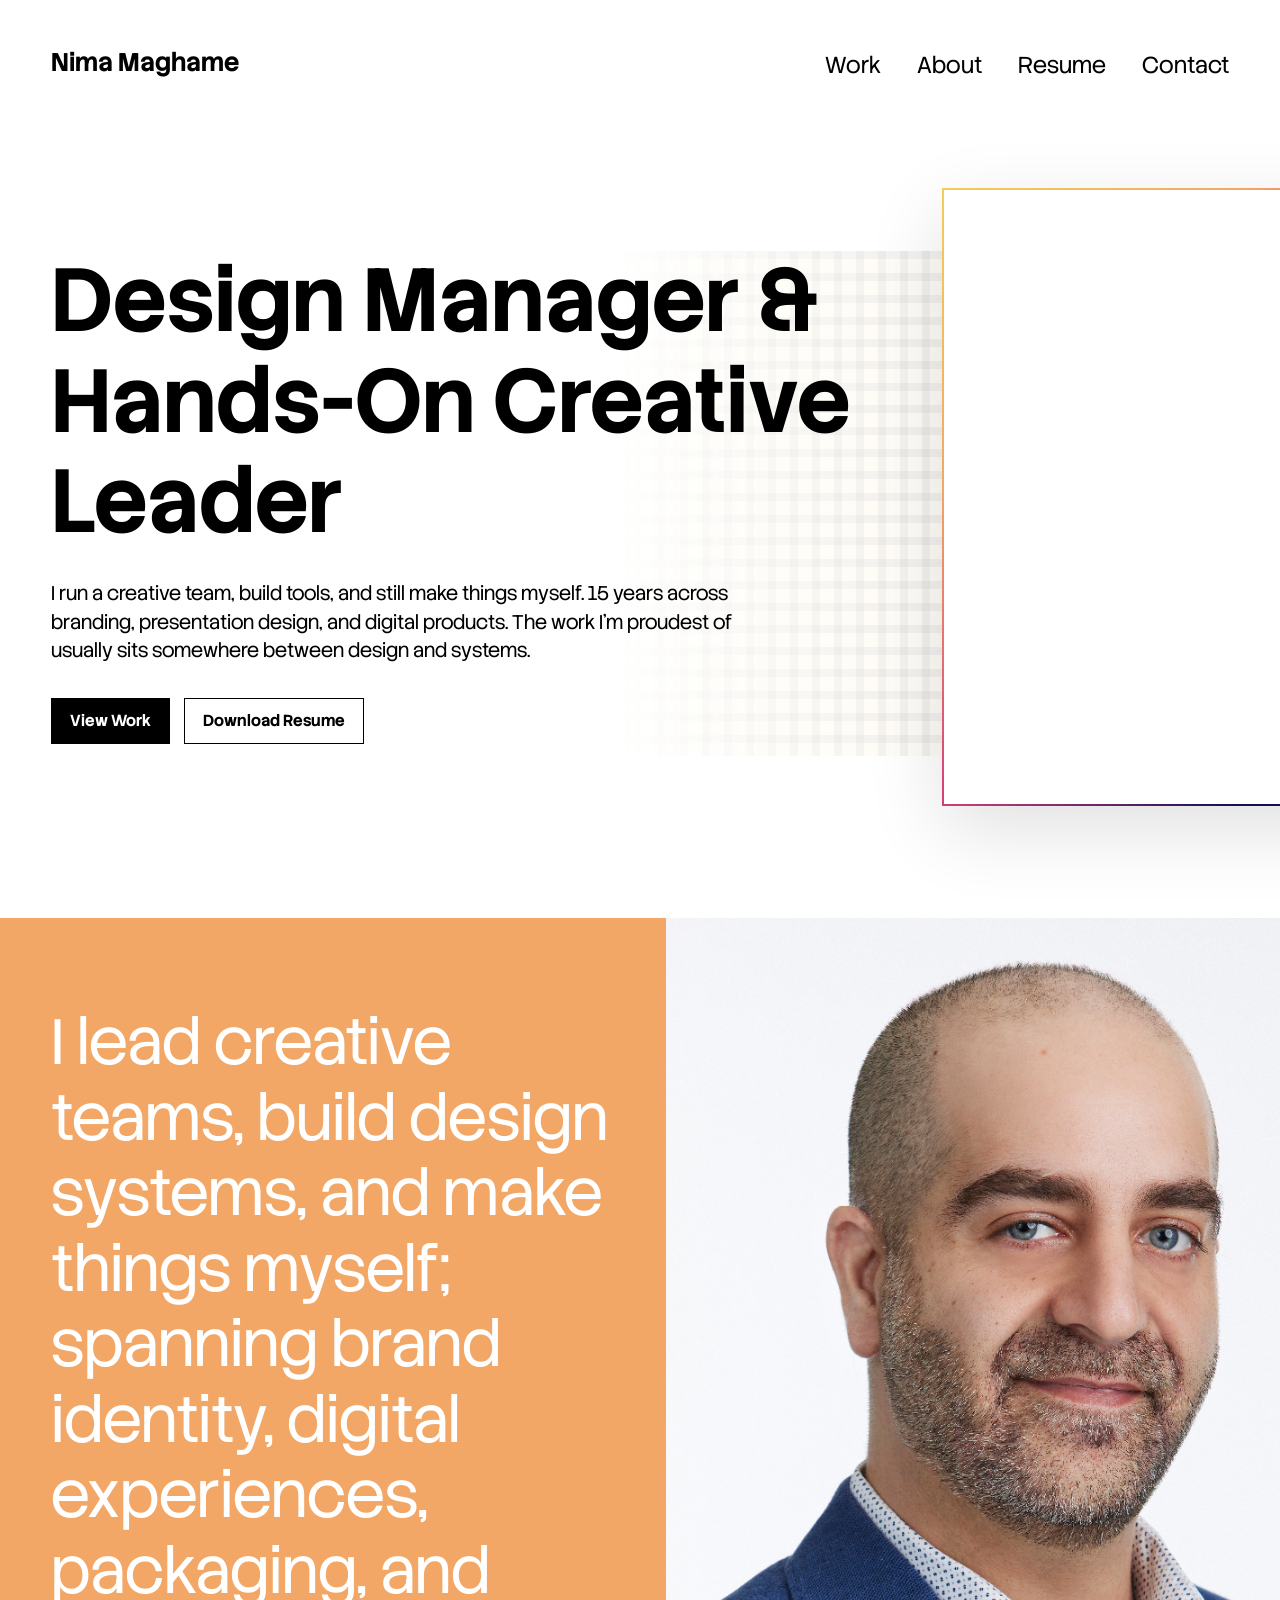
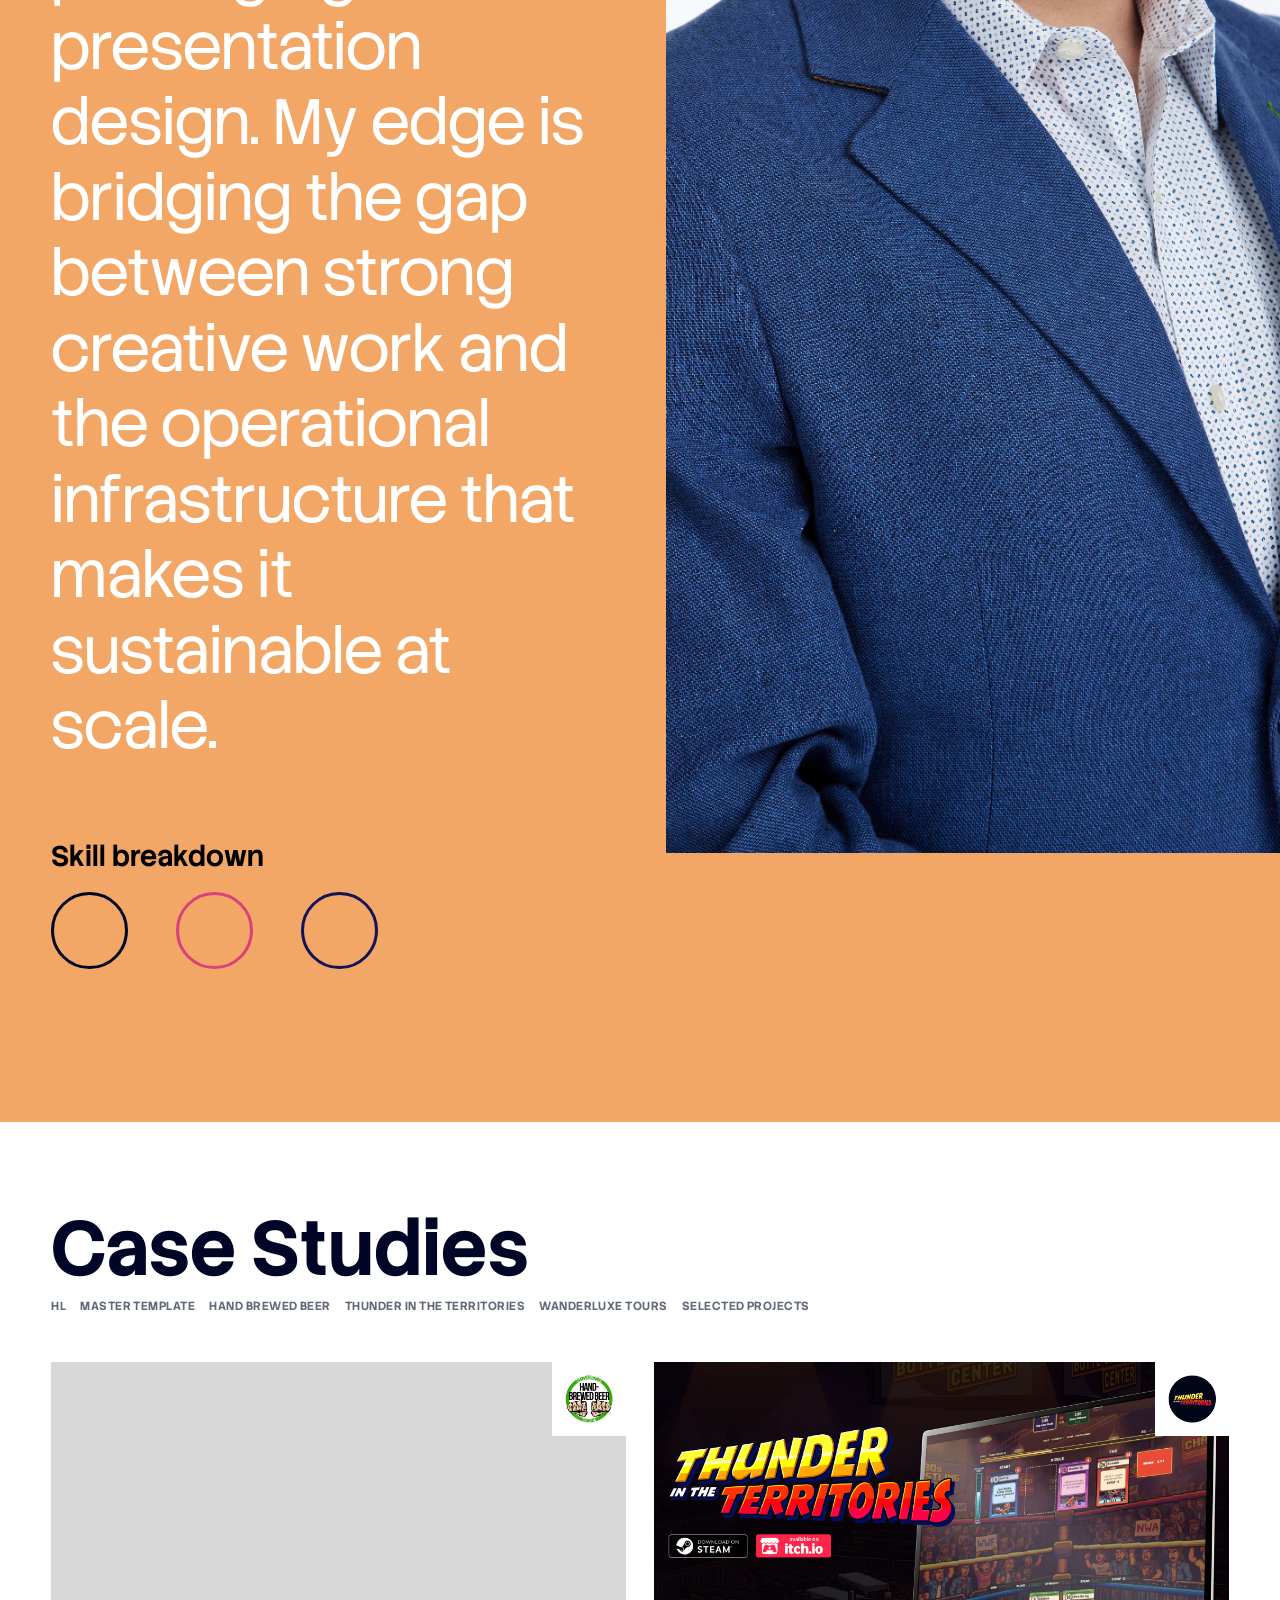
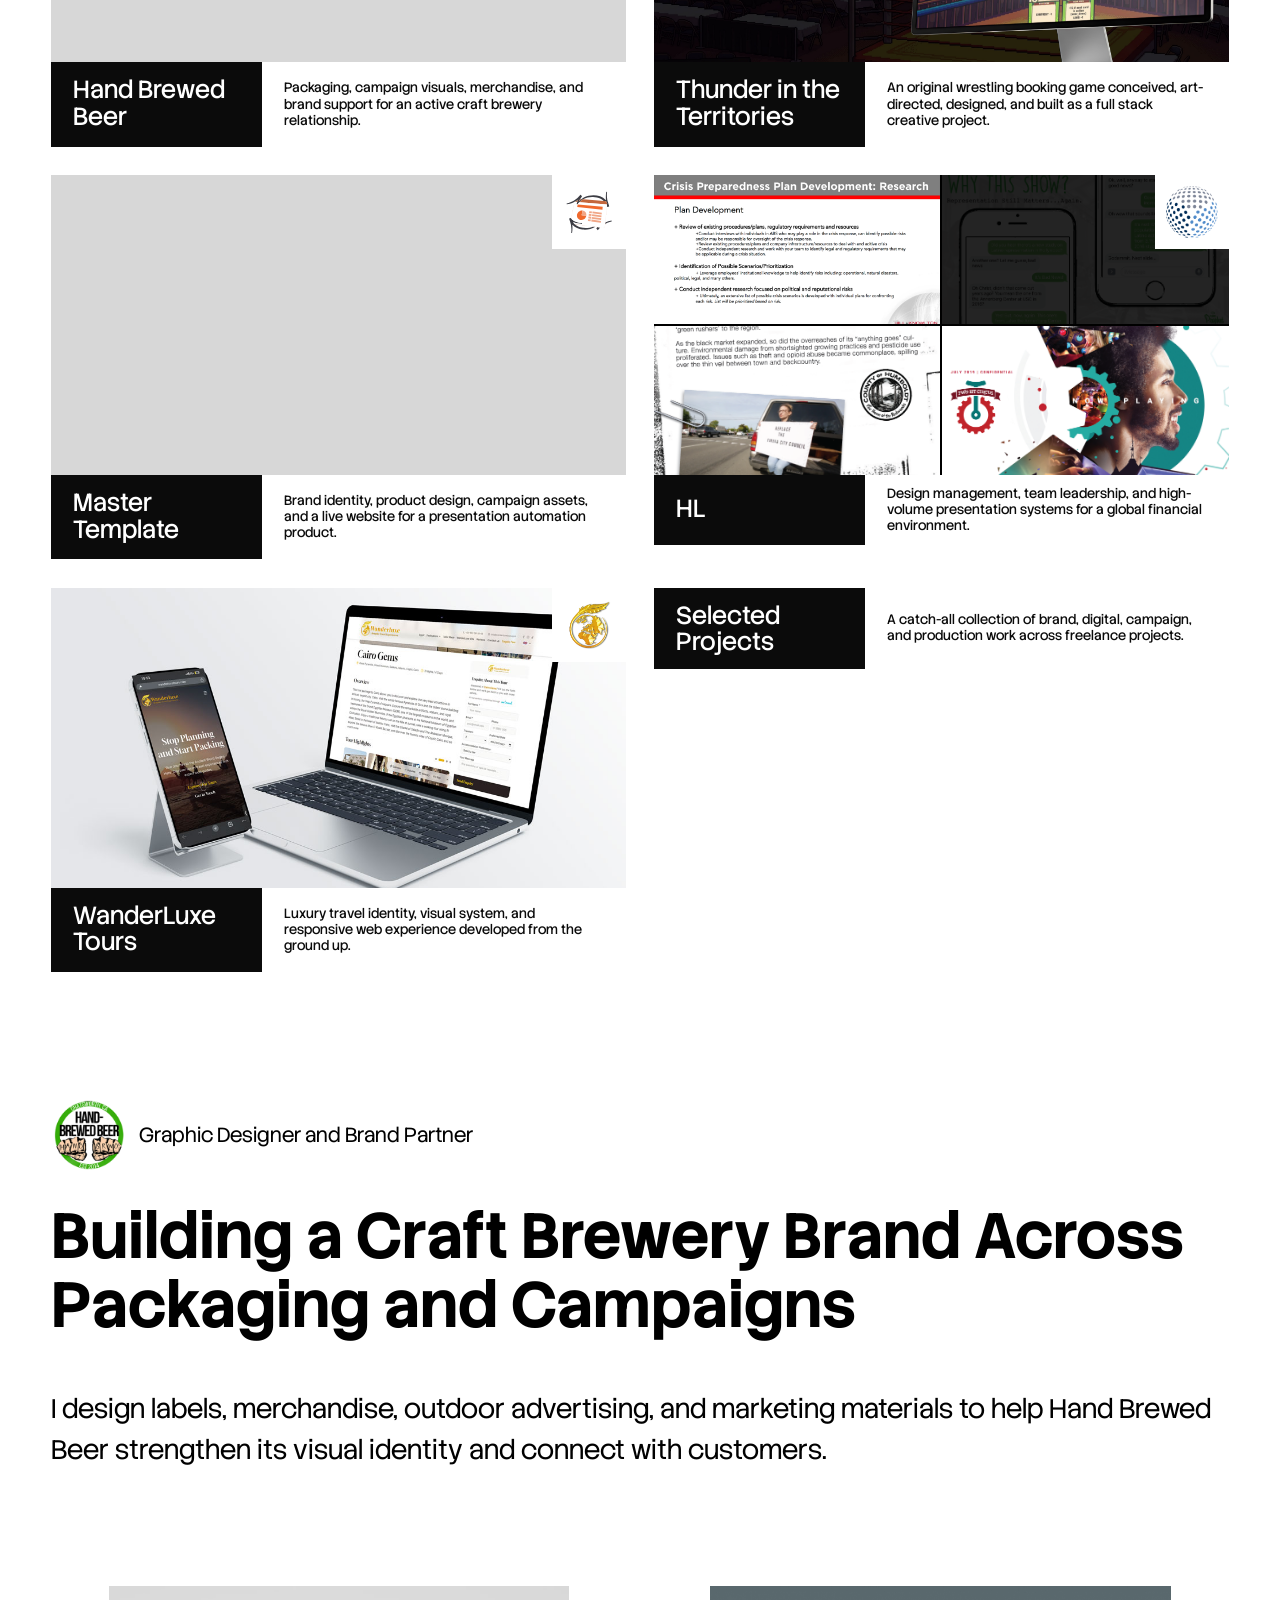
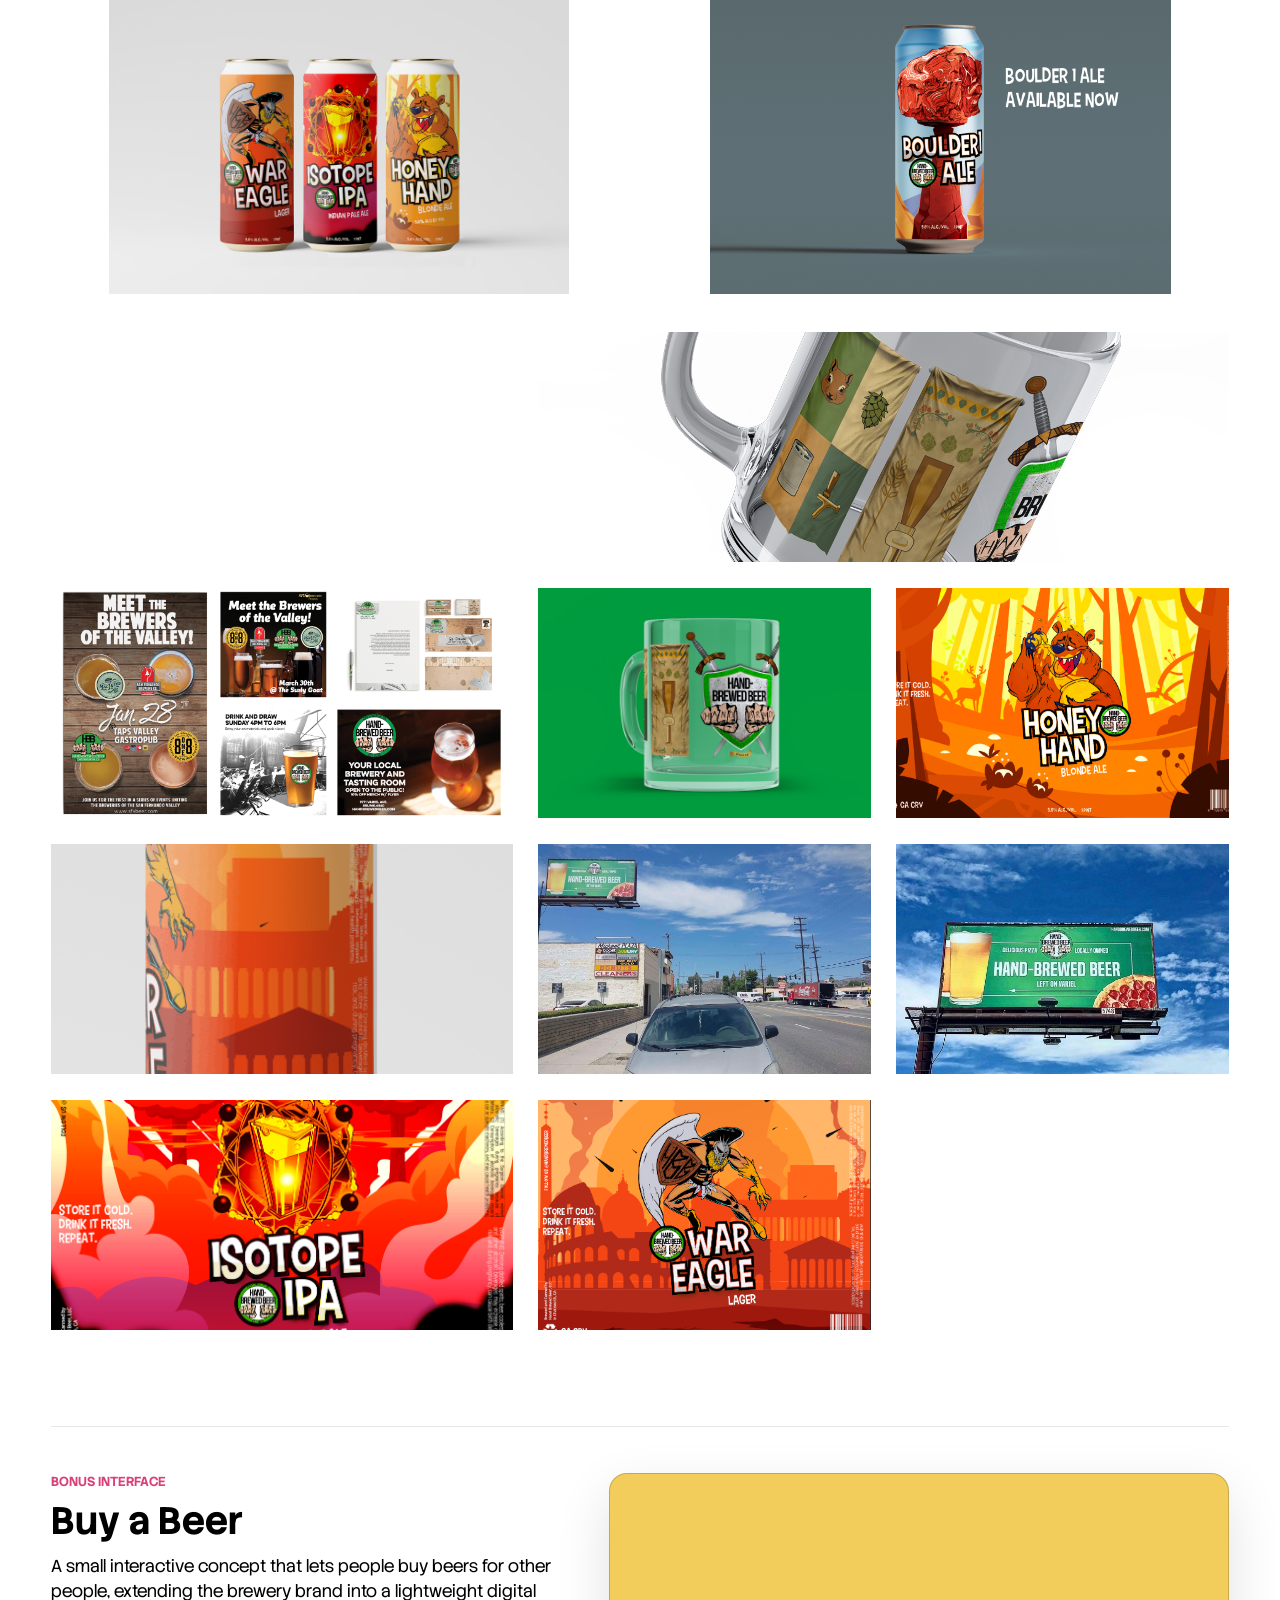
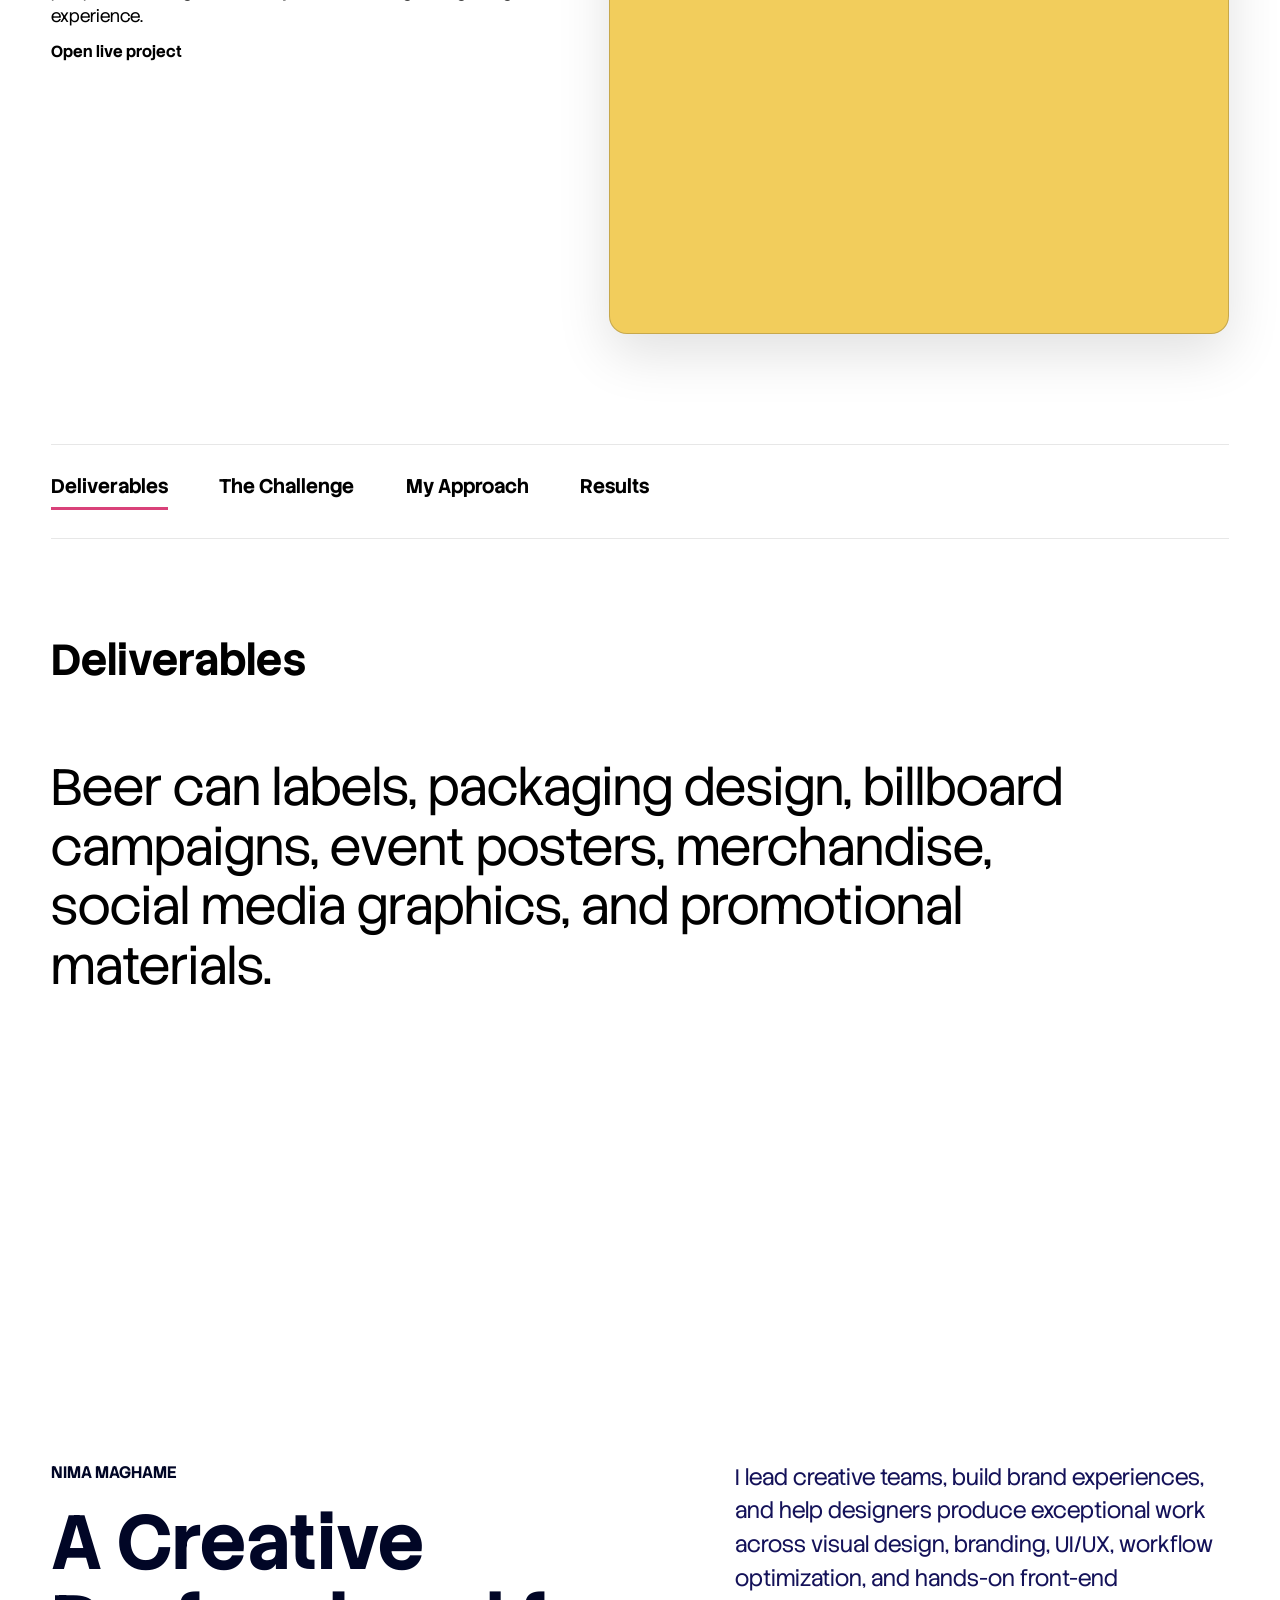
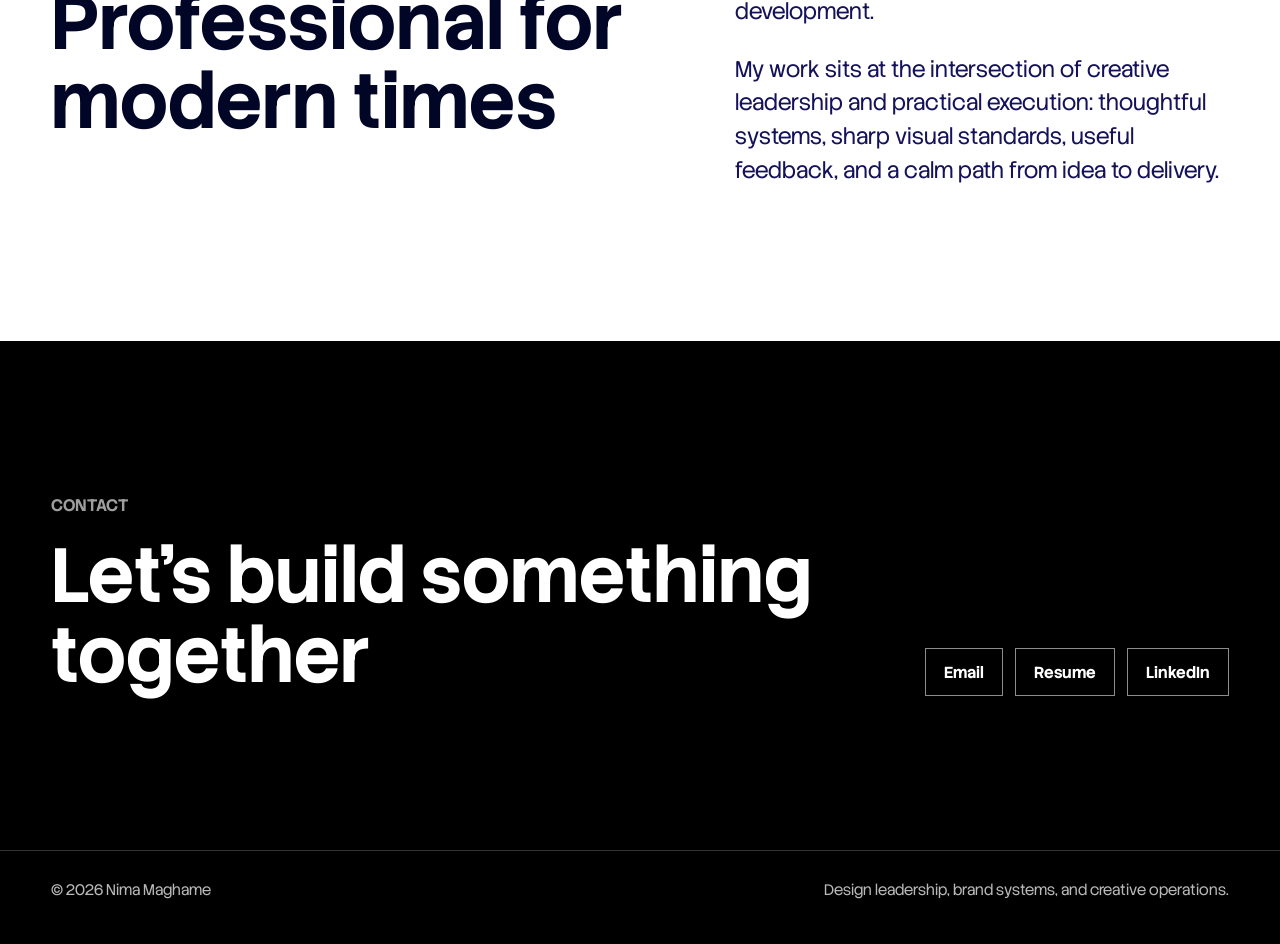
==== commit aaf10d1d: "Refine design system portal links" ====
--- a/index.html
+++ b/index.html
@@ -407,23 +407,17 @@
         </div>
 
         <section class="mt-system-showcase system-showcase-wanderluxe" aria-labelledby="wanderluxe-system-title">
-          <a class="mt-system-hit-target" href="https://www.wanderluxetours.com/design-system" target="_blank" rel="noreferrer" aria-label="Open WanderLuxe design system"></a>
           <div class="mt-system-copy">
             <h3 id="wanderluxe-system-title">Design System Breakdown</h3>
             <p>The system is calm, editorial, and luxurious, using warm sand neutrals, a restrained gold accent, serif headings, and modern body copy to make bespoke travel feel premium but approachable. It prioritizes trust, scan-friendly itinerary details, and generous rhythm so visitors can picture the experience before they enquire.</p>
-            <span class="mt-system-cta">Open design system</span>
-          </div>
-          <div class="mt-system-portal" aria-hidden="true">
-            <div class="mt-system-portal-topbar">
-              <span></span>
-              <span></span>
-              <span></span>
-              <p>www.wanderluxetours.com/design-system</p>
-            </div>
+          </div>
+          <a class="mt-system-portal-link" href="https://www.wanderluxetours.com/design-system" target="_blank" rel="noreferrer" aria-label="Open WanderLuxe design system">
+          <div class="mt-system-portal">
             <div class="mt-system-portal-screen">
               <img src="Assets/DesignSystems/wanderluxe.png" alt="WanderLuxe design system preview" />
             </div>
           </div>
+          </a>
         </section>
 
         <div class="case-detail-tabs">
@@ -559,23 +553,17 @@
         </div>
 
         <section class="mt-system-showcase system-showcase-thunder" aria-labelledby="thunder-system-title">
-          <a class="mt-system-hit-target" href="https://thunderwebsite.netlify.app/design-system" target="_blank" rel="noreferrer" aria-label="Open Thunder design system"></a>
           <div class="mt-system-copy">
             <h3 id="thunder-system-title">Design System Breakdown</h3>
             <p>The system translates territory-era wrestling into a vivid game interface: deep navy stages, punchy arcade accents, chunky readable type, and pixel-informed components that feel nostalgic without becoming muddy. Every choice supports quick scanning, dramatic presentation, and the fantasy of booking a show from behind the curtain.</p>
-            <span class="mt-system-cta">Open design system</span>
-          </div>
-          <div class="mt-system-portal" aria-hidden="true">
-            <div class="mt-system-portal-topbar">
-              <span></span>
-              <span></span>
-              <span></span>
-              <p>thunderwebsite.netlify.app/design-system</p>
-            </div>
+          </div>
+          <a class="mt-system-portal-link" href="https://thunderwebsite.netlify.app/design-system" target="_blank" rel="noreferrer" aria-label="Open Thunder design system">
+          <div class="mt-system-portal">
             <div class="mt-system-portal-screen">
               <img src="Assets/DesignSystems/thunder.png" alt="Thunder in the Territories design system preview" />
             </div>
           </div>
+          </a>
         </section>
 
         <div class="case-detail-tabs">
@@ -639,23 +627,17 @@
         </div>
 
         <section class="mt-system-showcase" aria-labelledby="mt-system-title">
-          <a class="mt-system-hit-target" href="https://getmastertemplate.com/design-system" target="_blank" rel="noreferrer" aria-label="Open Master Template design system"></a>
           <div class="mt-system-copy">
             <h3 id="mt-system-title">Design System Breakdown</h3>
             <p>The system is sleek, modern, and bold, built to speak the language of pitch-deck-centric teams across consulting, finance, marketing, startups, and enterprise sales. High contrast, sharp typography, and restrained accent color draw customers into a professional product story that feels fast, confident, and polished.</p>
-            <span class="mt-system-cta">Open design system</span>
-          </div>
-          <div class="mt-system-portal" aria-hidden="true">
-            <div class="mt-system-portal-topbar">
-              <span></span>
-              <span></span>
-              <span></span>
-              <p>getmastertemplate.com/design-system</p>
-            </div>
+          </div>
+          <a class="mt-system-portal-link" href="https://getmastertemplate.com/design-system" target="_blank" rel="noreferrer" aria-label="Open Master Template design system">
+          <div class="mt-system-portal">
             <div class="mt-system-portal-screen">
               <img src="Assets/DesignSystems/master-template.png" alt="Master Template design system preview" />
             </div>
           </div>
+          </a>
         </section>
 
         <div class="case-detail-tabs">
--- a/styles.css
+++ b/styles.css
@@ -2544,12 +2544,6 @@
   position: relative;
 }
 
-.mt-system-hit-target {
-  position: absolute;
-  inset: 0;
-  z-index: 3;
-}
-
 .mt-system-copy {
   align-self: start;
 }
@@ -2571,75 +2565,50 @@
   line-height: 1.55;
 }
 
-.mt-system-cta {
+.mt-system-portal-link {
+  display: block;
+  position: relative;
+  color: inherit;
+  text-decoration: none;
+}
+
+.mt-system-portal-link::after {
+  content: "Open design system";
+  position: absolute;
+  right: 18px;
+  bottom: 18px;
   display: inline-flex;
-  min-height: 48px;
+  min-height: 44px;
   align-items: center;
   justify-content: center;
-  margin-top: 28px;
   border: 1px solid var(--ink);
-  padding: 0 18px;
+  padding: 0 16px;
   background: var(--ink);
   color: #ffffff;
-  font-size: .85rem;
+  font-size: .78rem;
   font-weight: 600;
   letter-spacing: .08em;
-  text-decoration: none;
   text-transform: uppercase;
   transition:
     background-color .22s ease,
-    color .22s ease,
-    transform .22s ease;
-}
-
-.mt-system-showcase:hover .mt-system-cta,
-.mt-system-showcase:focus-within .mt-system-cta {
+    color .22s ease;
+}
+
+.mt-system-portal-link:hover::after,
+.mt-system-portal-link:focus-visible::after {
   background: #ffffff;
   color: var(--ink);
-  transform: translateY(-2px);
 }
 
 .mt-system-portal {
   border: 1px solid var(--ink);
   background: #ffffff;
-  box-shadow: 0 18px 42px rgba(0, 0, 0, .08);
-  transition: transform .22s ease, box-shadow .22s ease;
-}
-
-.mt-system-showcase:hover .mt-system-portal,
-.mt-system-showcase:focus-within .mt-system-portal {
+  transition: transform .22s ease;
+}
+
+.mt-system-portal-link:hover .mt-system-portal,
+.mt-system-portal-link:focus-visible .mt-system-portal {
   transform: translateY(-2px);
-  box-shadow: 0 24px 58px rgba(0, 0, 0, .12);
-}
-
-.mt-system-portal-topbar {
-  min-height: 52px;
-  display: flex;
-  align-items: center;
-  gap: 10px;
-  border-bottom: 1px solid var(--ink);
-  padding: 0 16px;
-  background: #ffffff;
-}
-
-.mt-system-portal-topbar span {
-  width: 12px;
-  height: 12px;
-  flex: 0 0 auto;
-  border: 1px solid var(--ink);
-  border-radius: 50%;
-}
-
-.mt-system-portal-topbar p {
-  min-width: 0;
-  margin: 0 0 0 8px;
-  overflow: hidden;
-  color: rgba(0, 0, 0, .64);
-  font-size: .78rem;
-  font-weight: 500;
-  letter-spacing: 0;
-  text-overflow: ellipsis;
-  white-space: nowrap;
 }
 
 .mt-system-portal-screen {
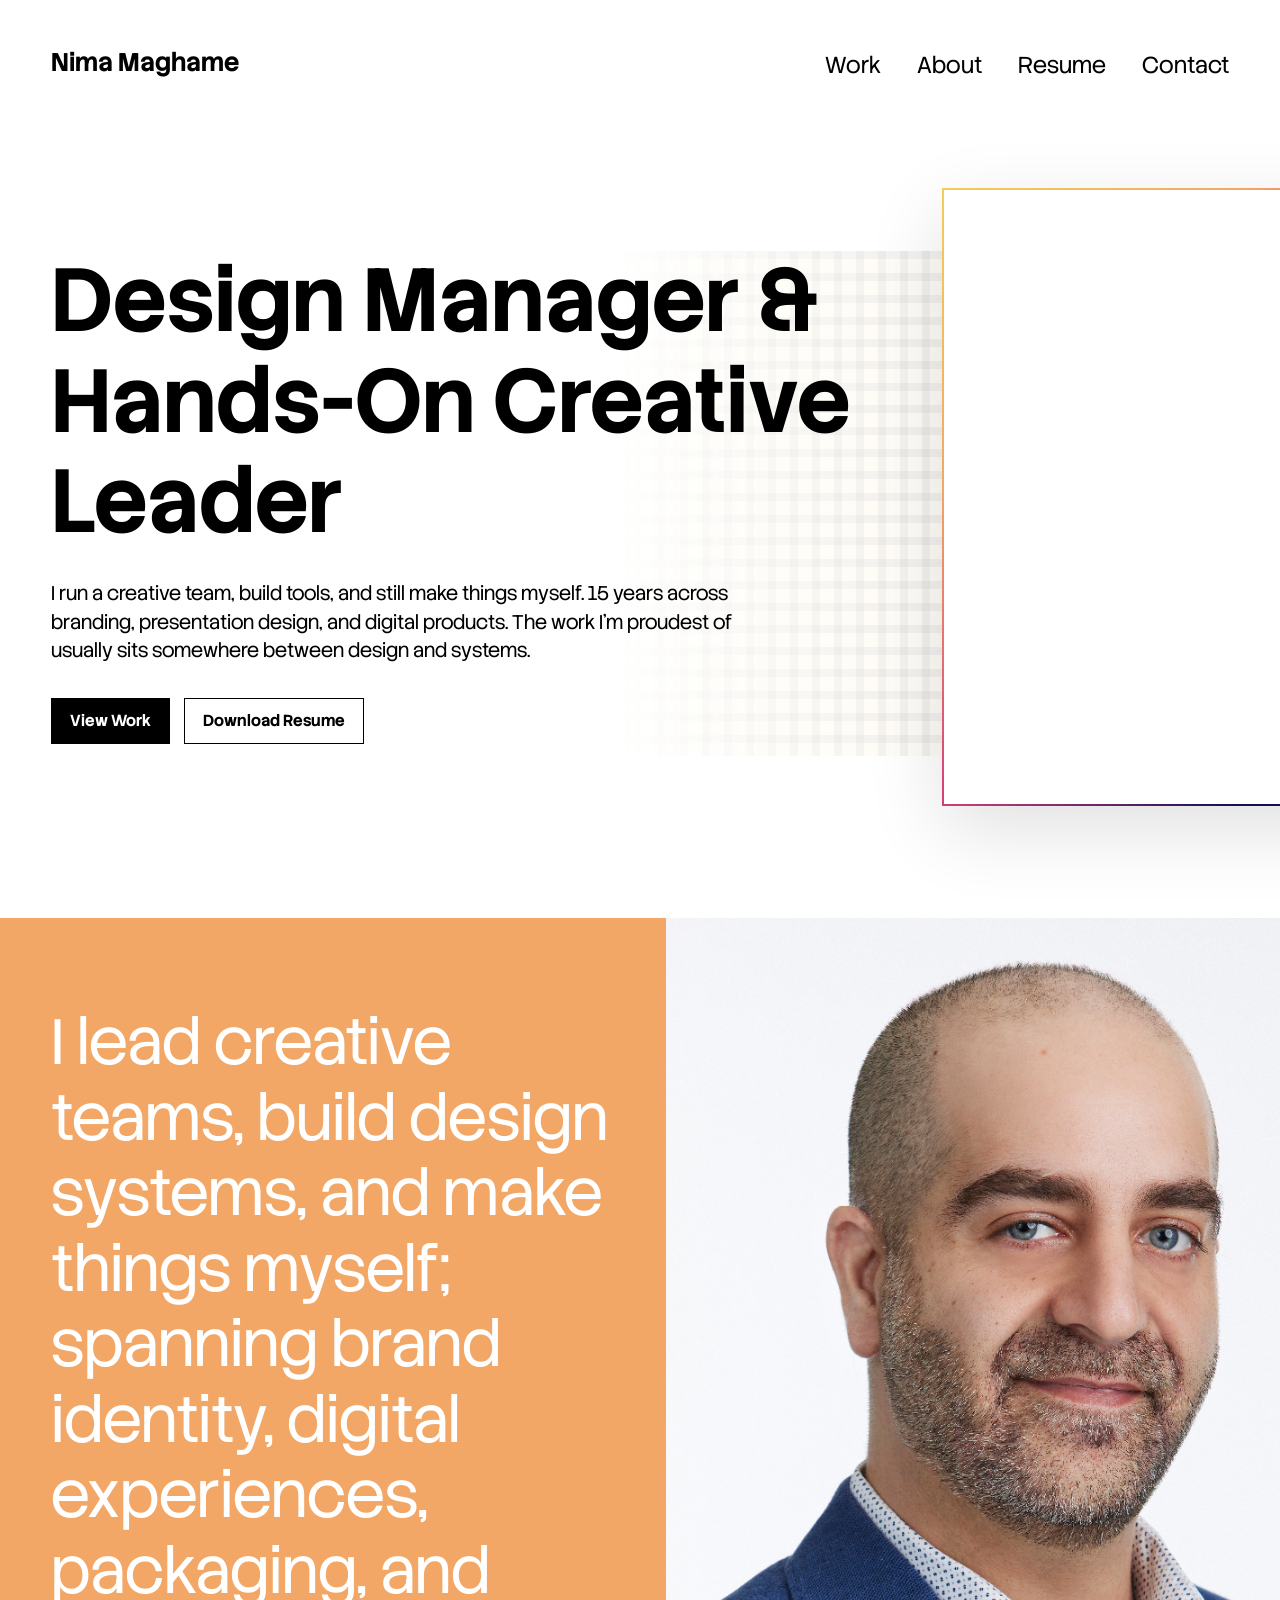
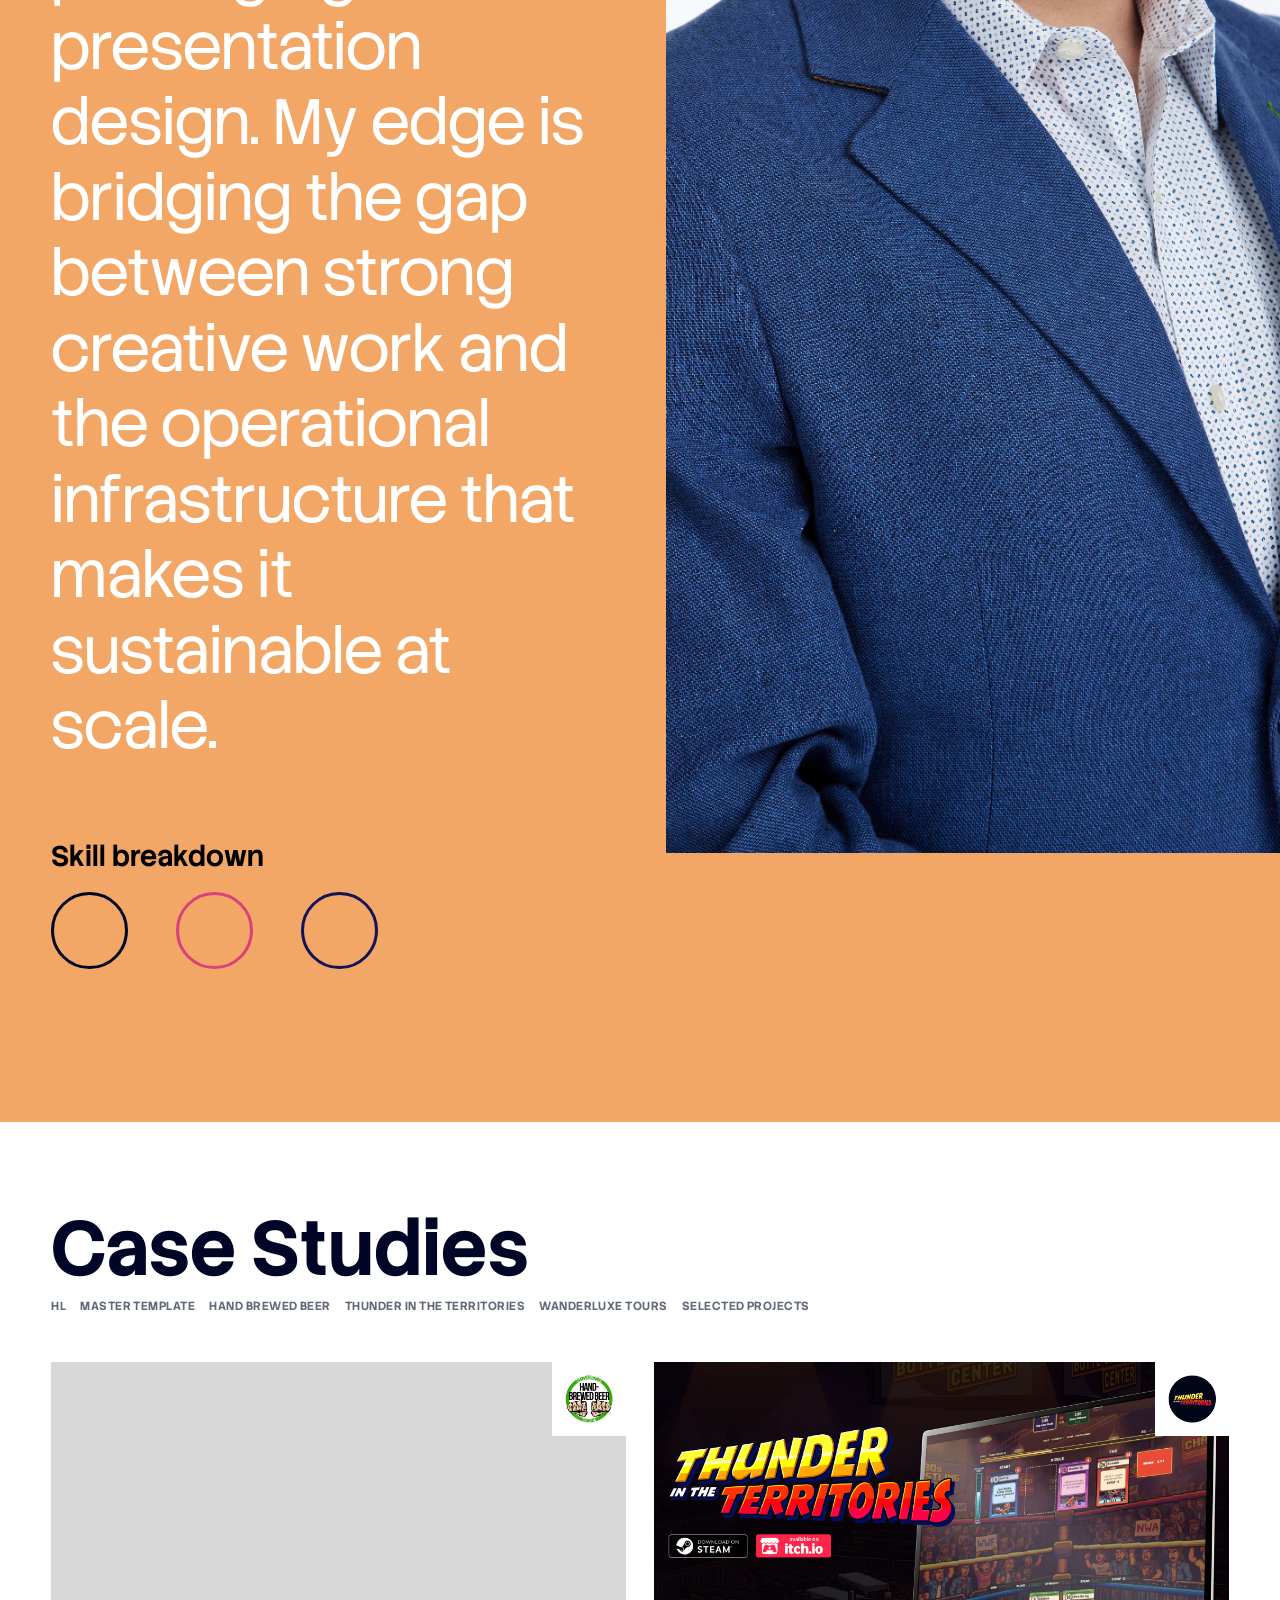
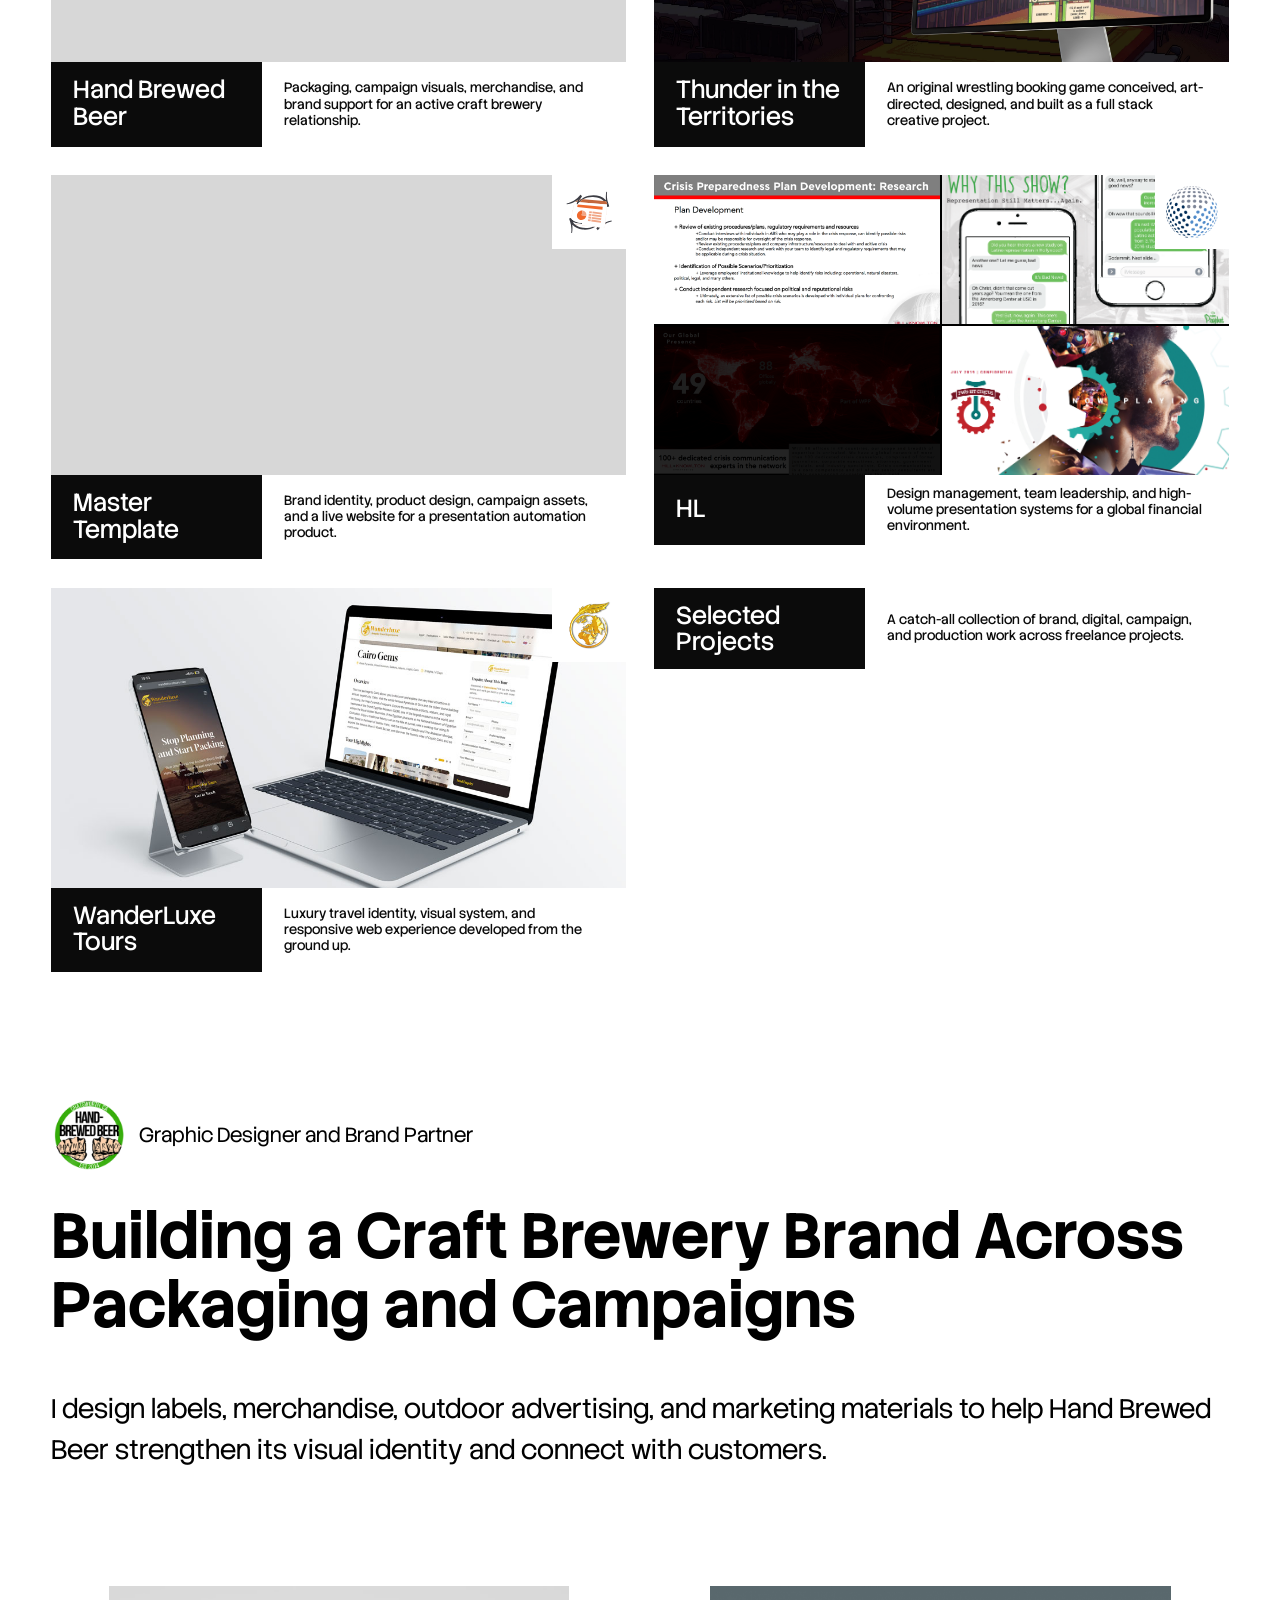
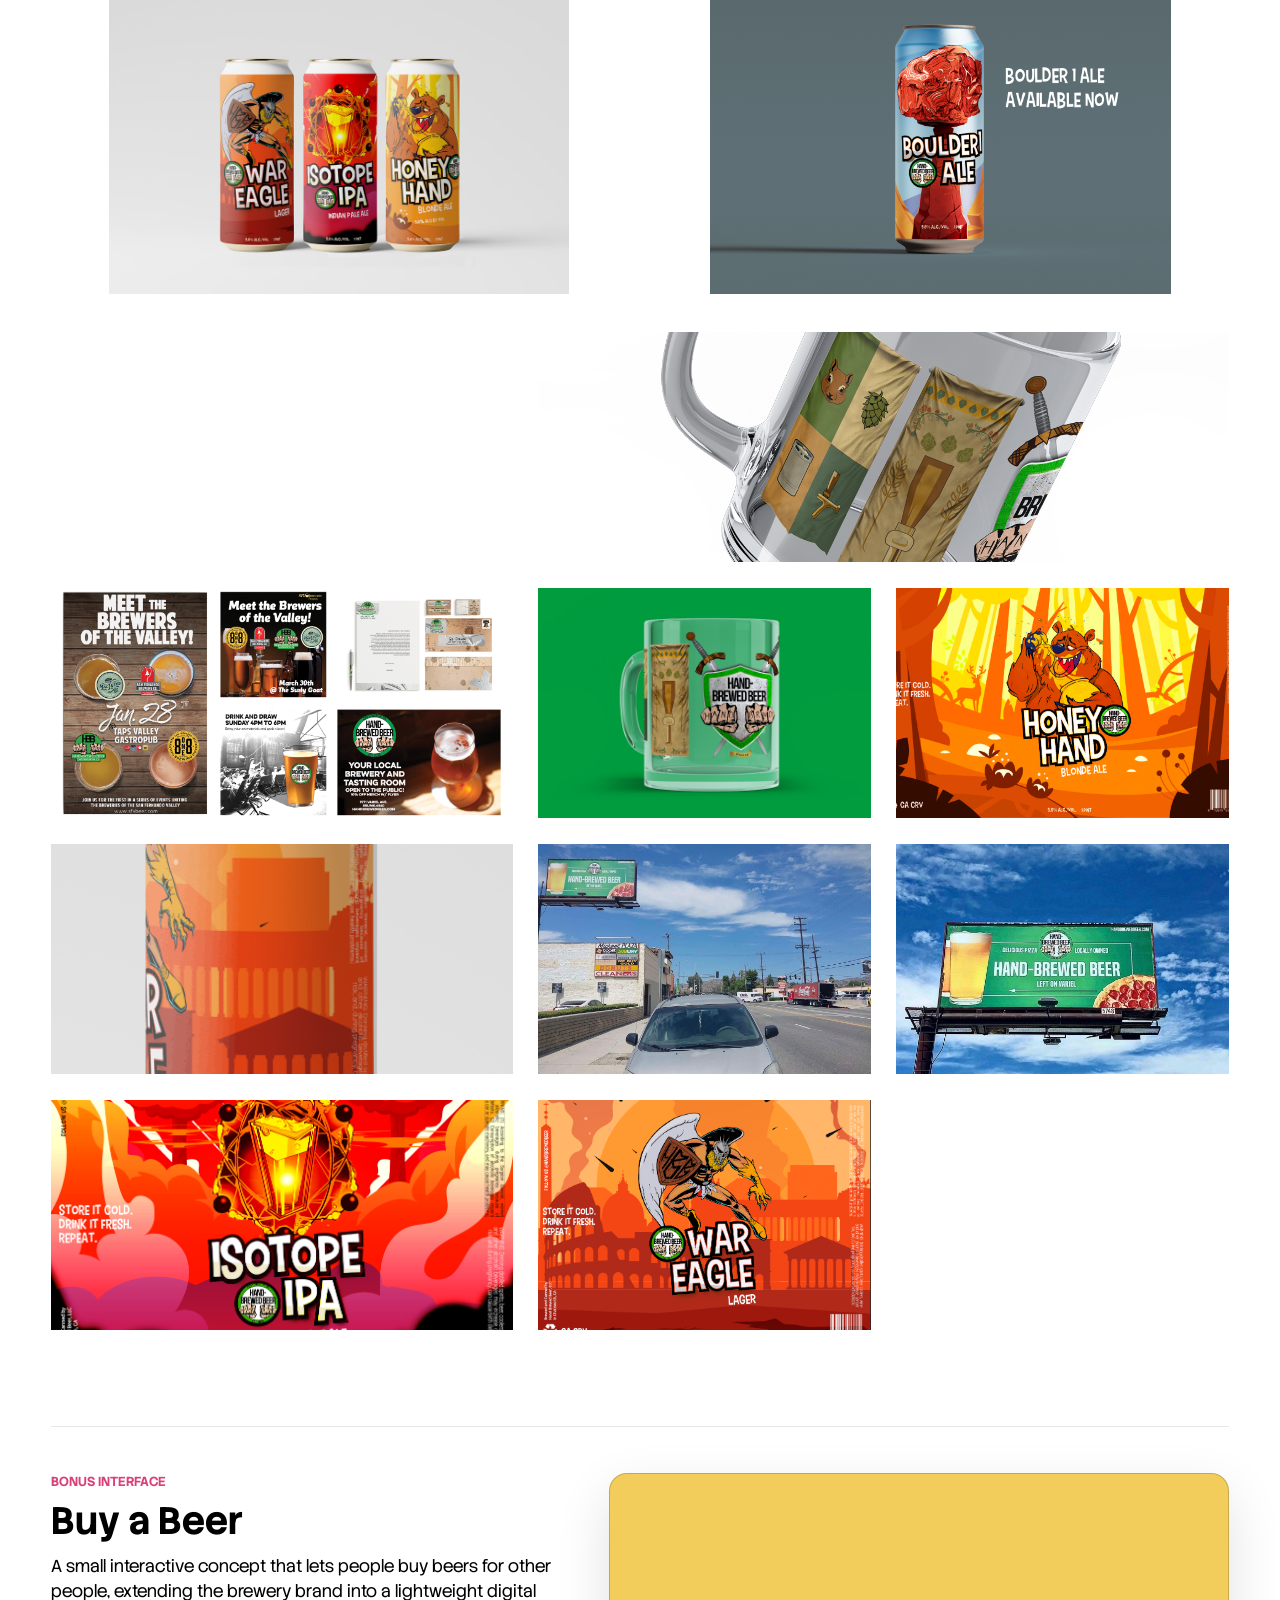
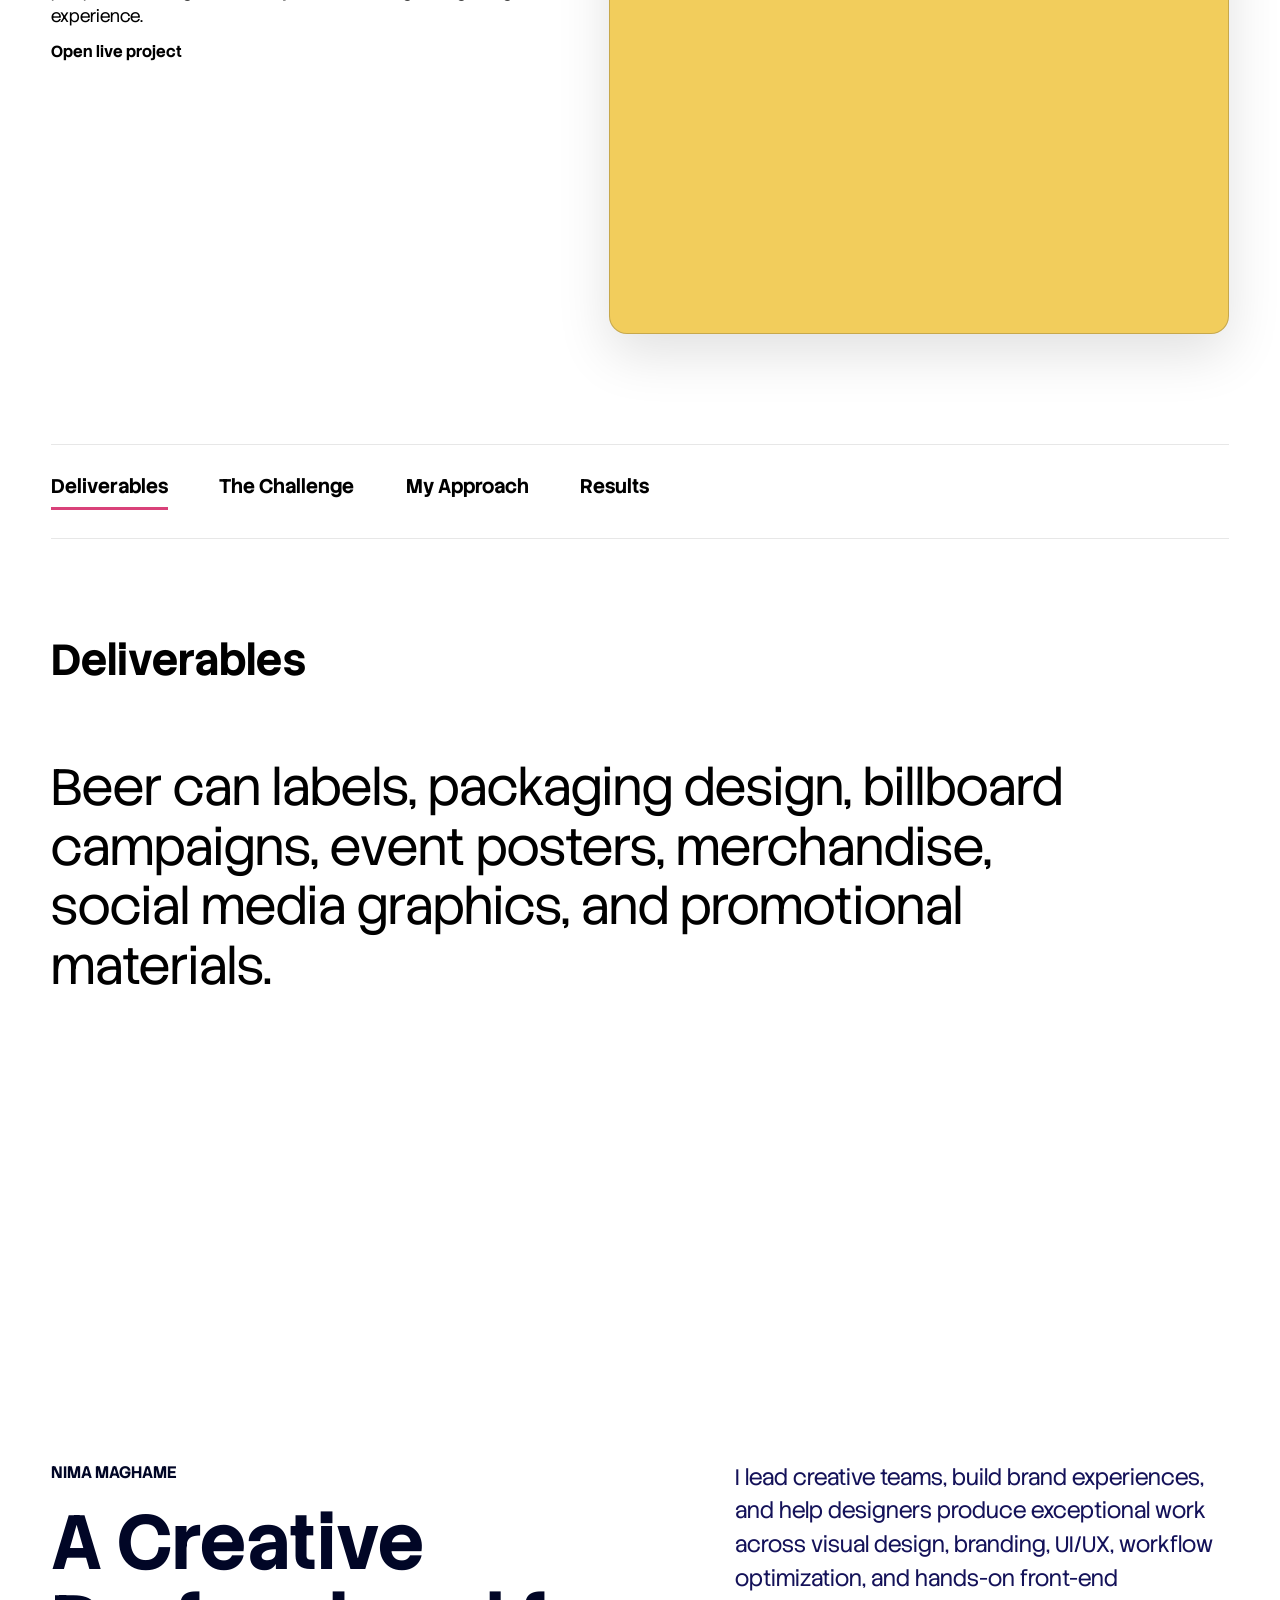
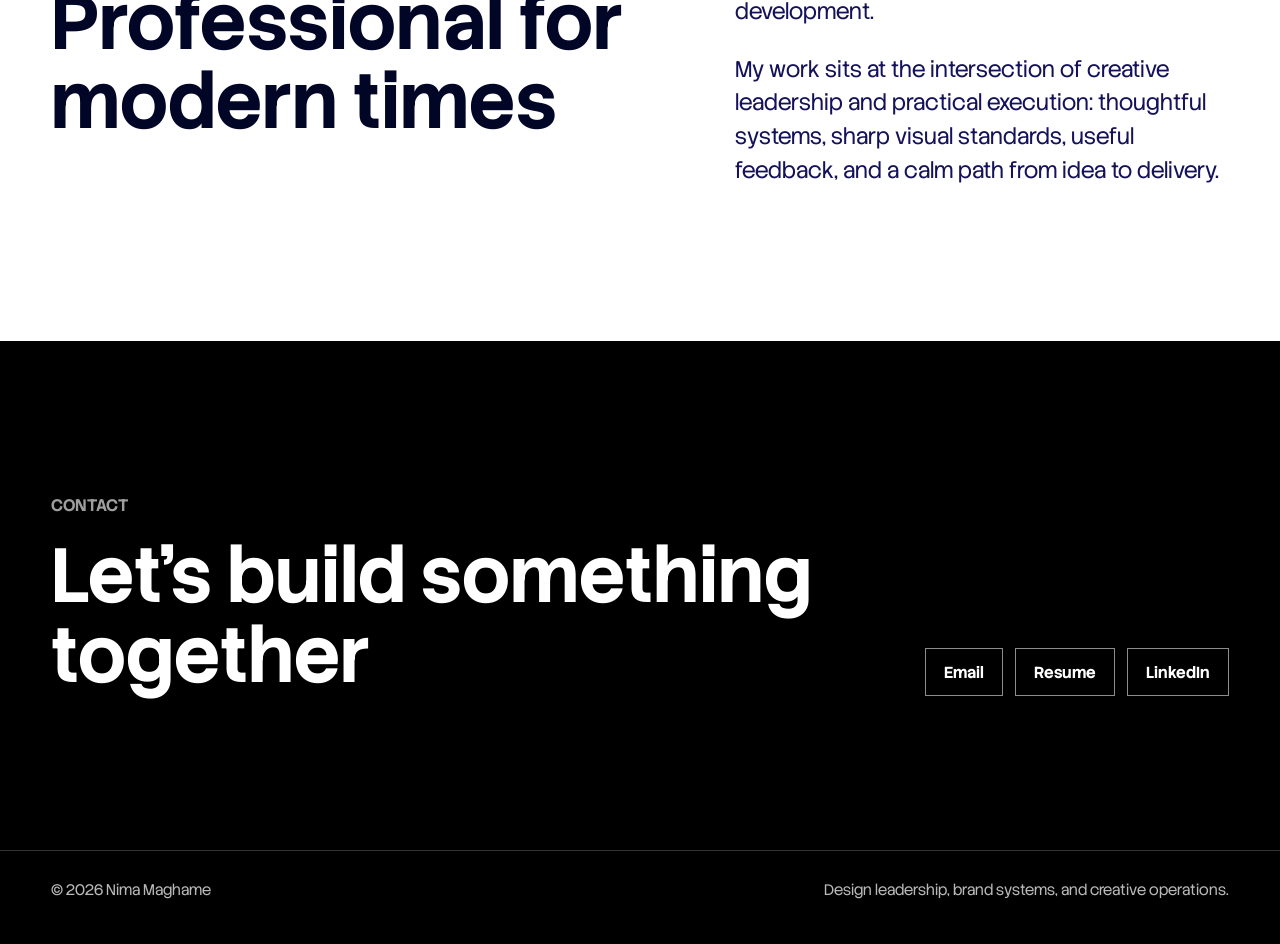
==== commit 5e6316b6: "Add design system portal page" ====
--- a/index.html
+++ b/index.html
@@ -557,7 +557,7 @@
             <h3 id="thunder-system-title">Design System Breakdown</h3>
             <p>The system translates territory-era wrestling into a vivid game interface: deep navy stages, punchy arcade accents, chunky readable type, and pixel-informed components that feel nostalgic without becoming muddy. Every choice supports quick scanning, dramatic presentation, and the fantasy of booking a show from behind the curtain.</p>
           </div>
-          <a class="mt-system-portal-link" href="https://thunderwebsite.netlify.app/design-system" target="_blank" rel="noreferrer" aria-label="Open Thunder design system">
+          <a class="mt-system-portal-link" href="https://thunderwebsite.netlify.app/design-system/" target="_blank" rel="noreferrer" aria-label="Open Thunder design system">
           <div class="mt-system-portal">
             <div class="mt-system-portal-screen">
               <img src="Assets/DesignSystems/thunder.png" alt="Thunder in the Territories design system preview" />
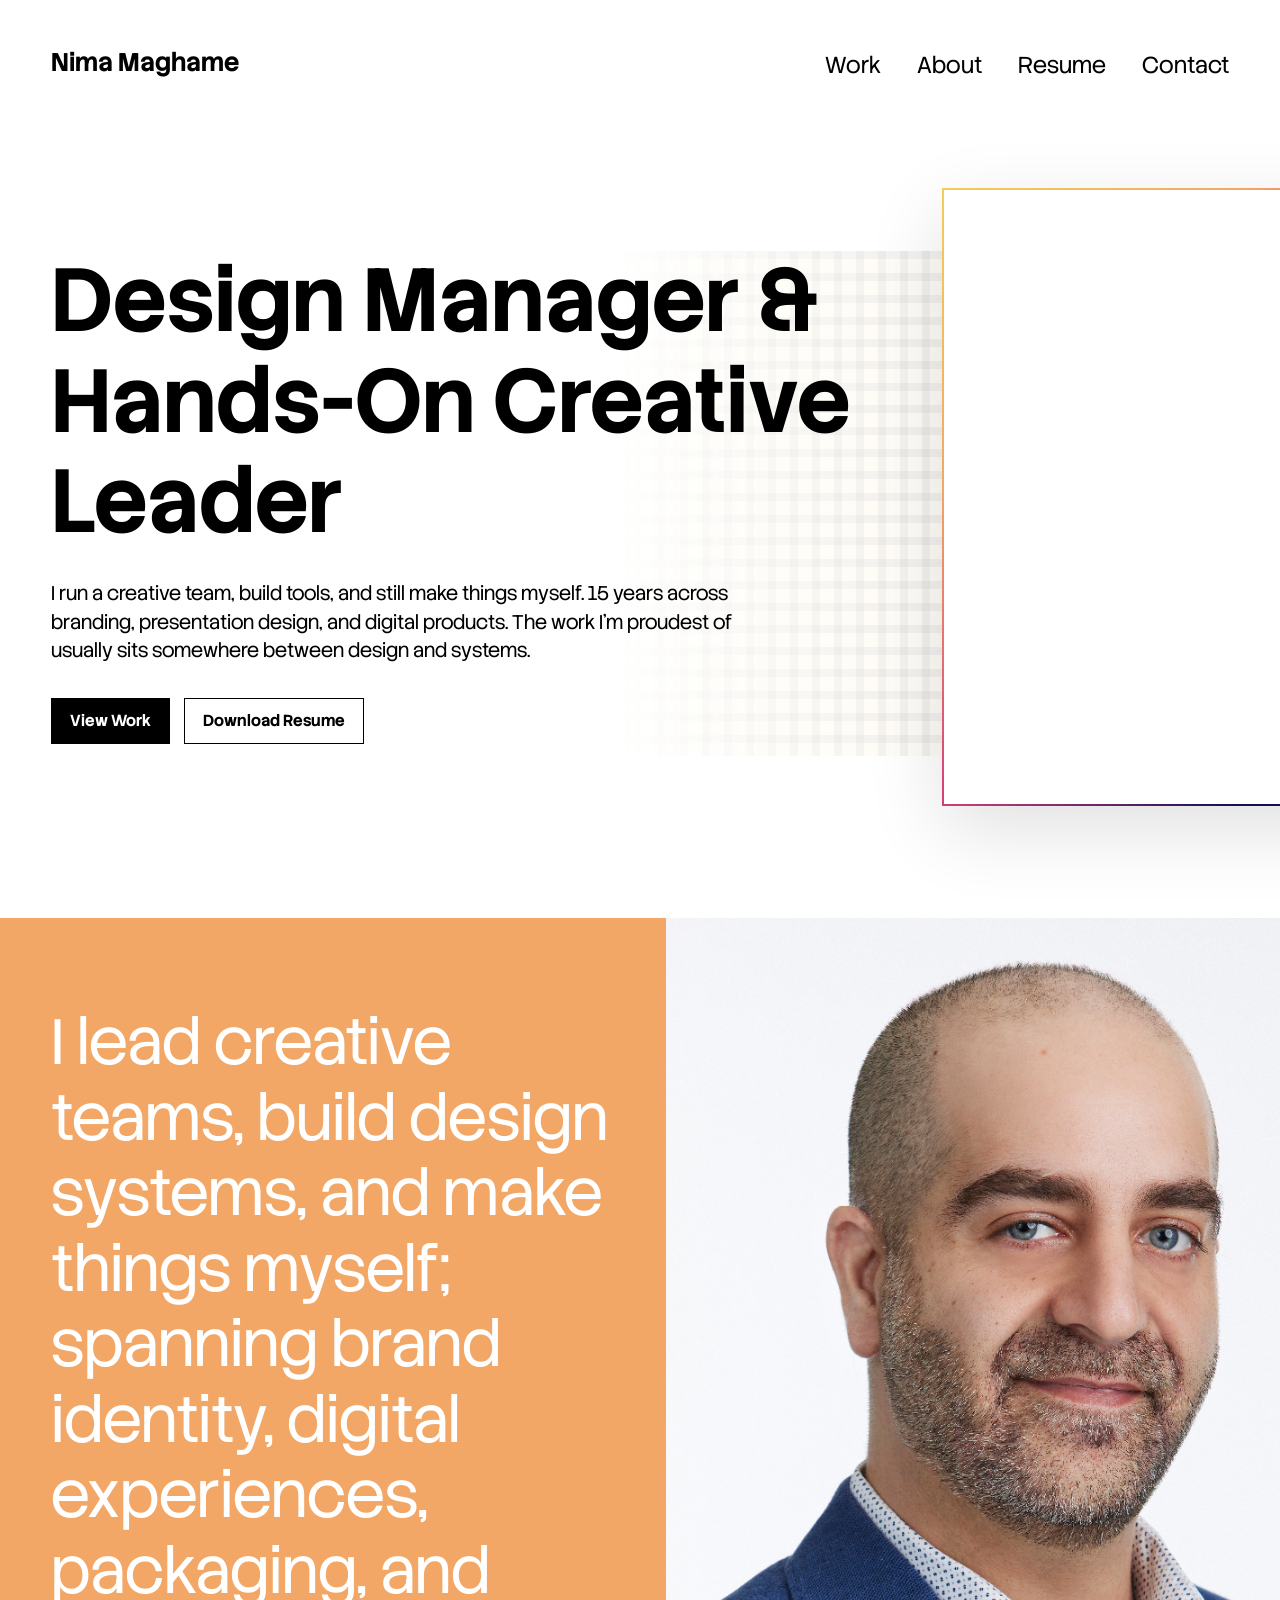
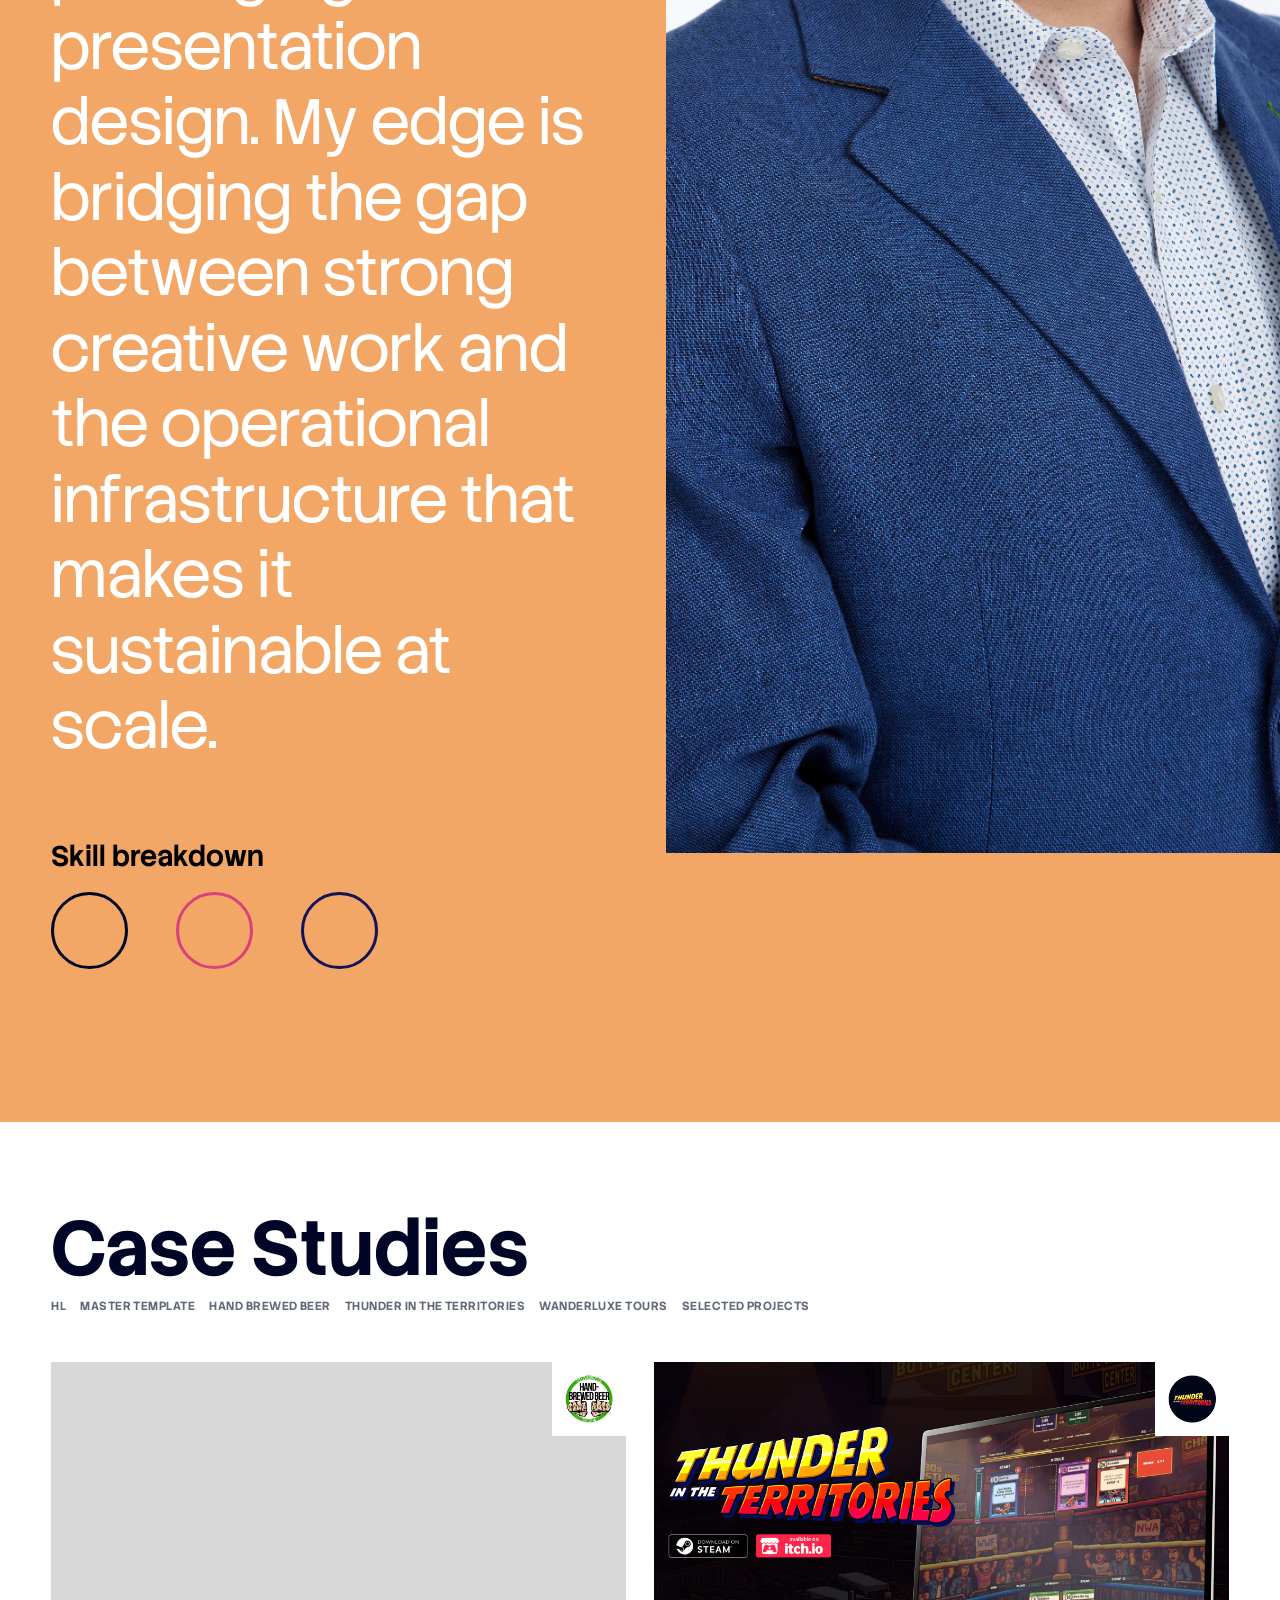
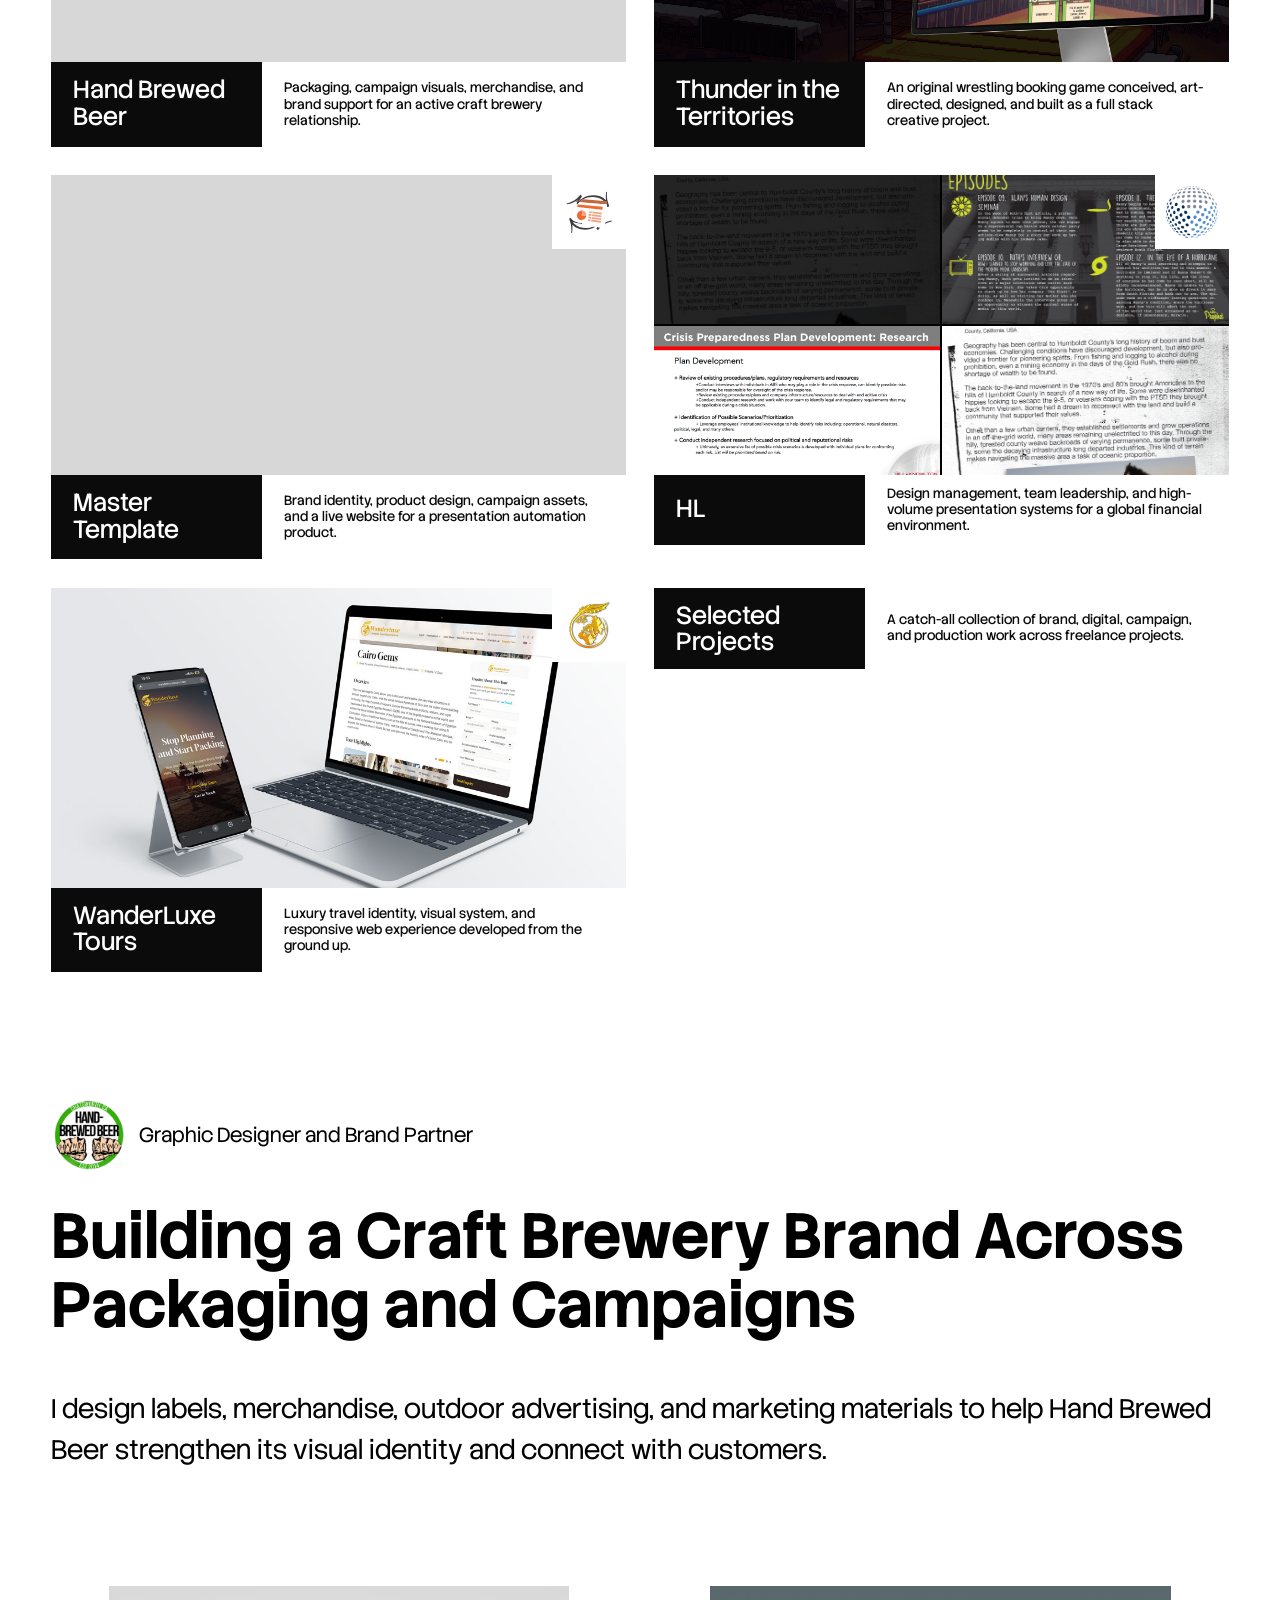
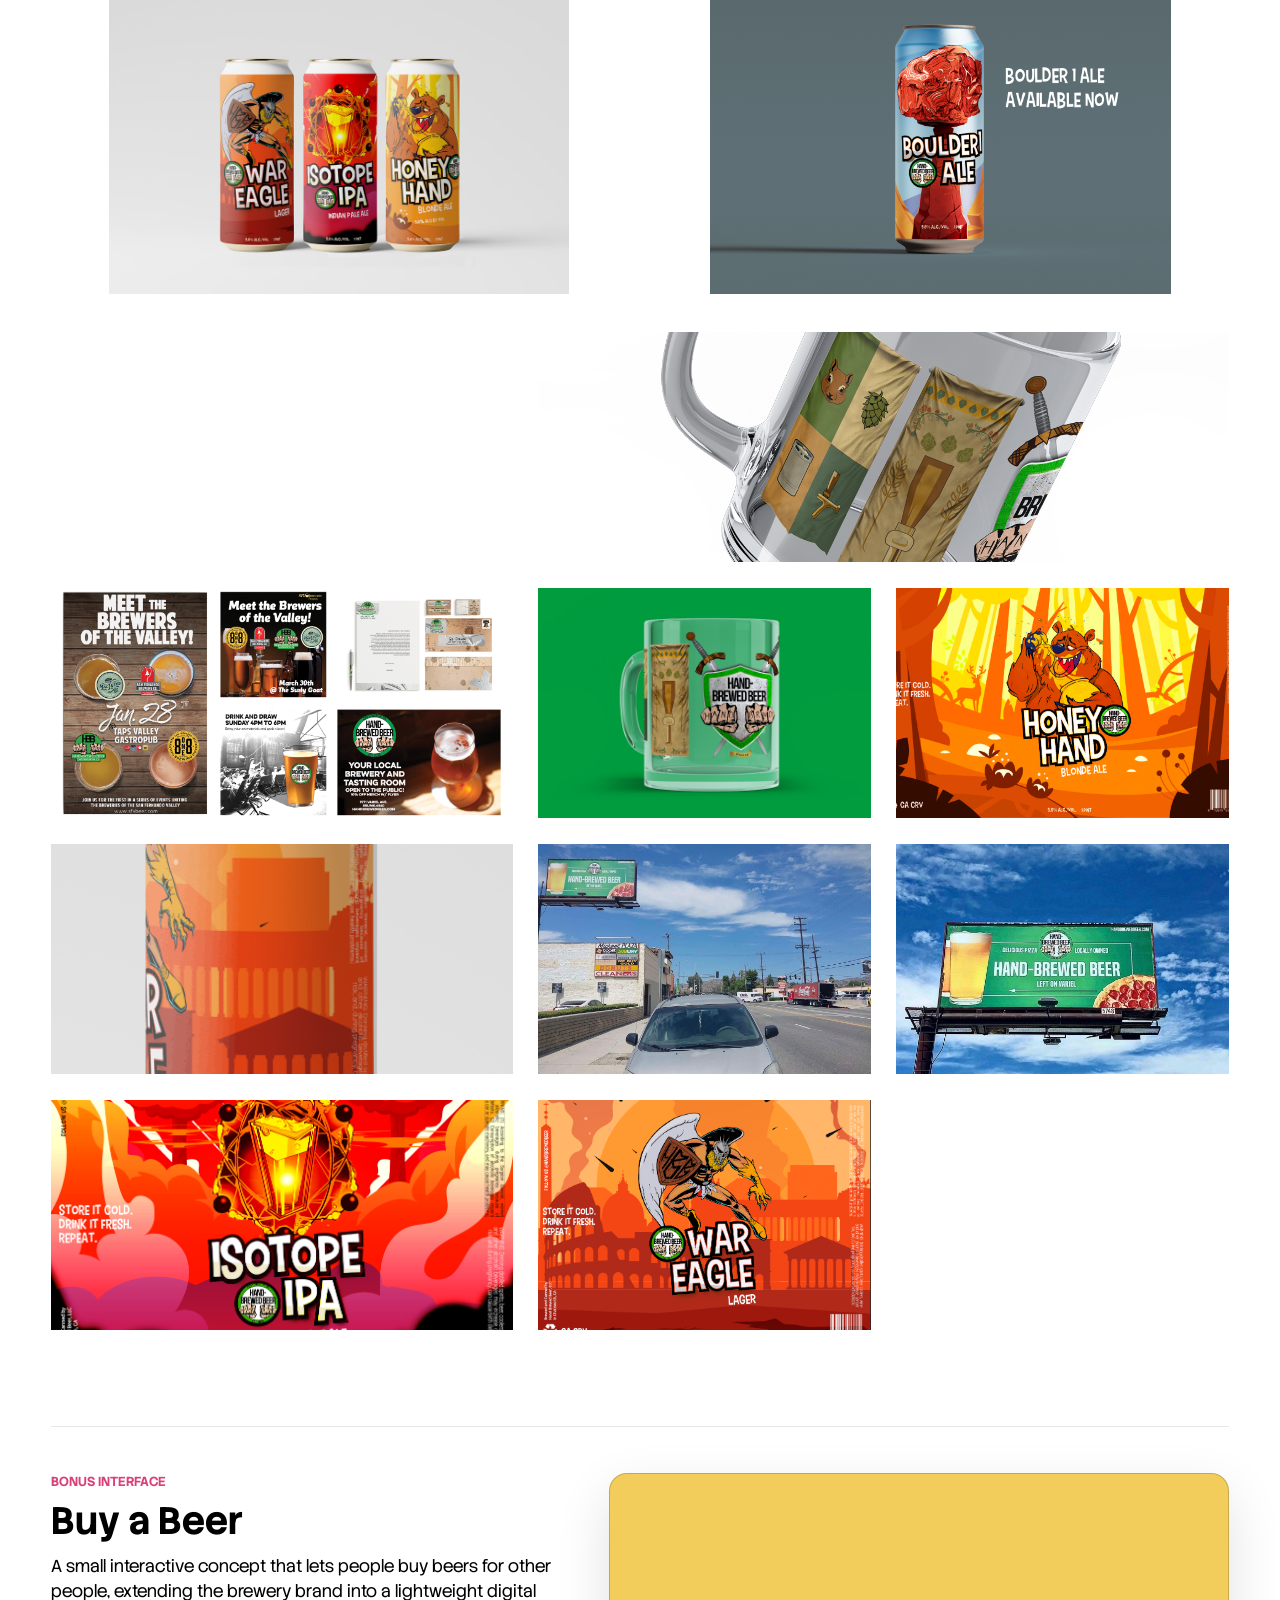
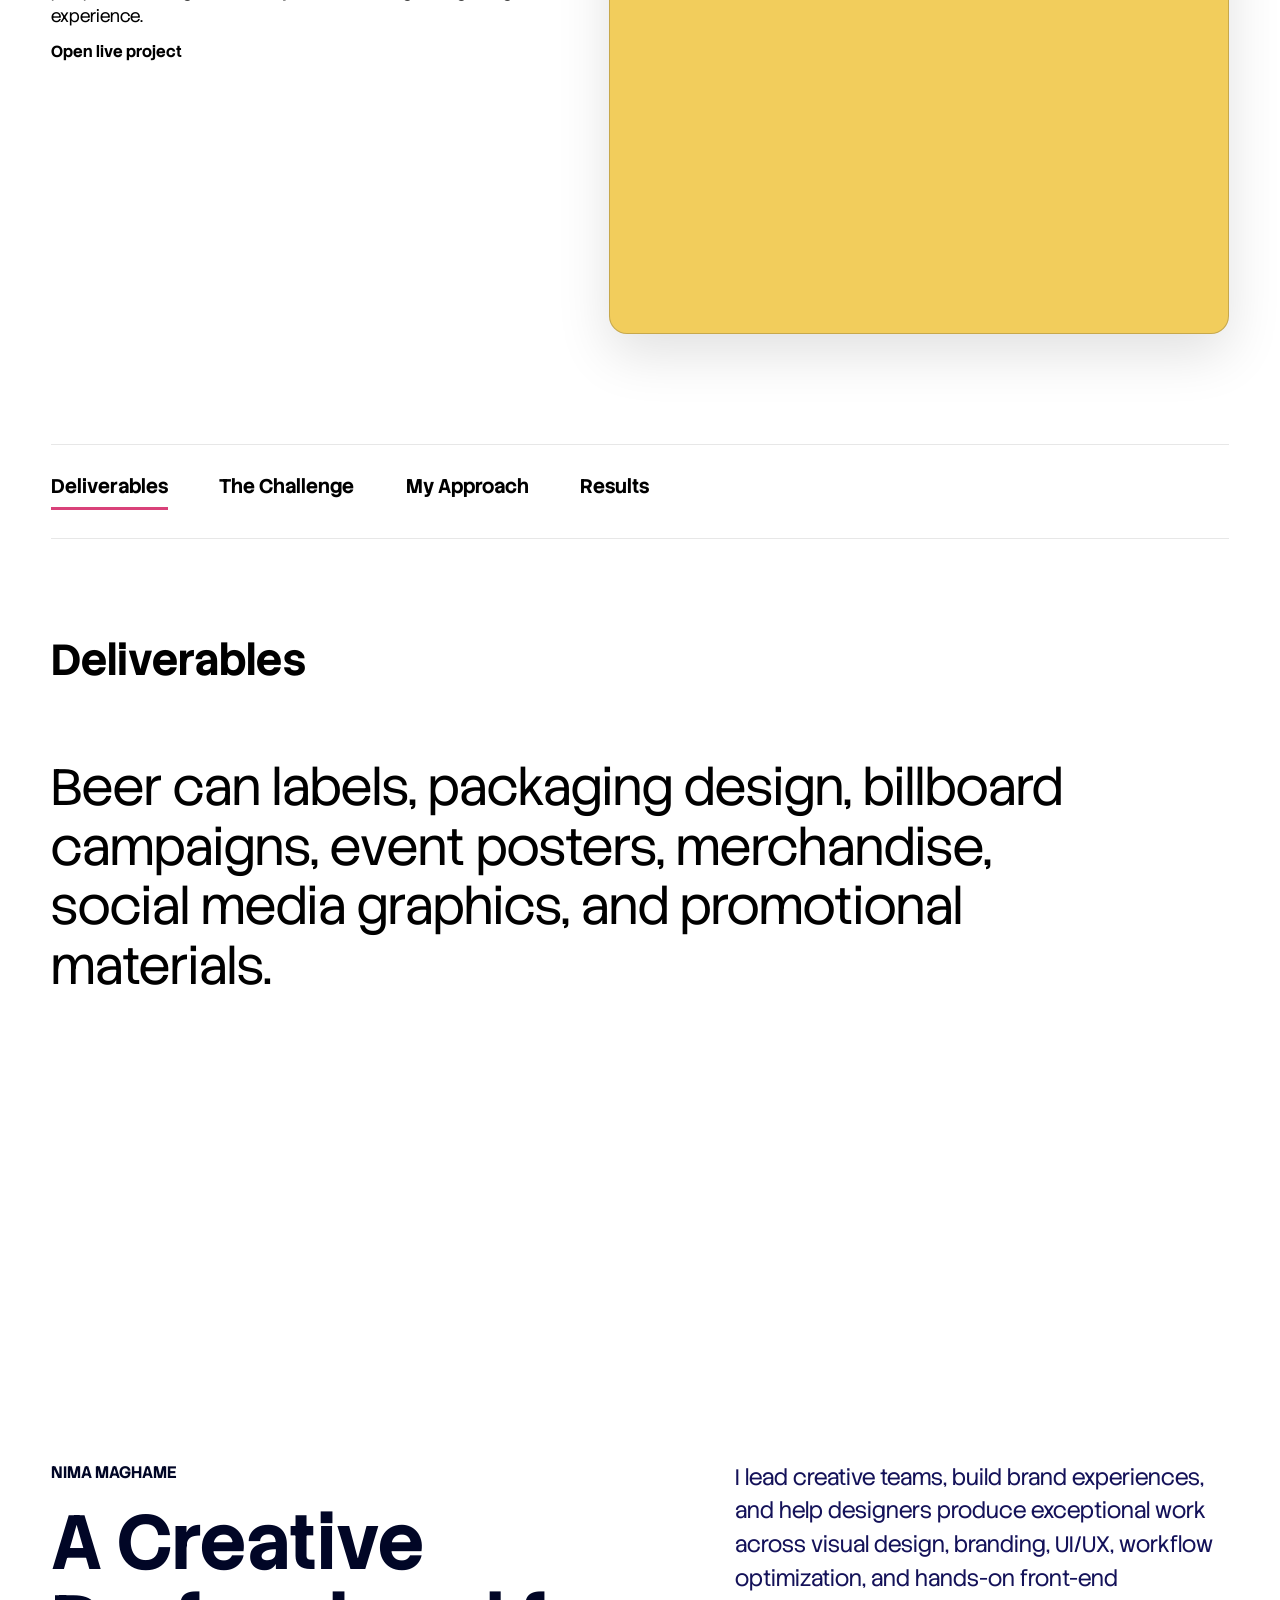
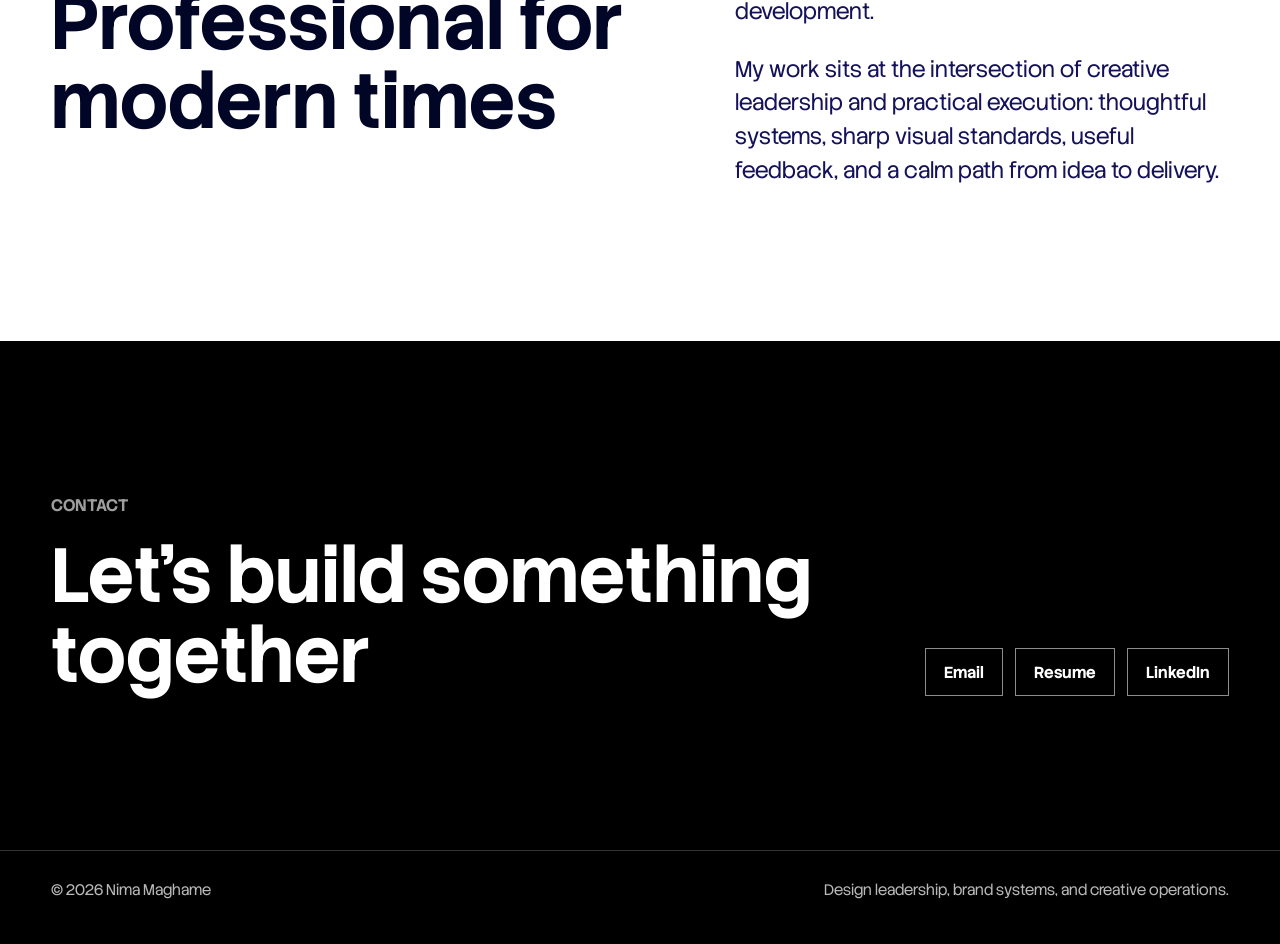
==== commit 27a1ef74: "Use live Master design system portal" ====
--- a/index.html
+++ b/index.html
@@ -557,7 +557,7 @@
             <h3 id="thunder-system-title">Design System Breakdown</h3>
             <p>The system translates territory-era wrestling into a vivid game interface: deep navy stages, punchy arcade accents, chunky readable type, and pixel-informed components that feel nostalgic without becoming muddy. Every choice supports quick scanning, dramatic presentation, and the fantasy of booking a show from behind the curtain.</p>
           </div>
-          <a class="mt-system-portal-link" href="https://thunderwebsite.netlify.app/design-system/" target="_blank" rel="noreferrer" aria-label="Open Thunder design system">
+          <a class="mt-system-portal-link" href="https://thunderwebsite.netlify.app/design-system" target="_blank" rel="noreferrer" aria-label="Open Thunder design system">
           <div class="mt-system-portal">
             <div class="mt-system-portal-screen">
               <img src="Assets/DesignSystems/thunder.png" alt="Thunder in the Territories design system preview" />
@@ -634,7 +634,7 @@
           <a class="mt-system-portal-link" href="https://getmastertemplate.com/design-system" target="_blank" rel="noreferrer" aria-label="Open Master Template design system">
           <div class="mt-system-portal">
             <div class="mt-system-portal-screen">
-              <img src="Assets/DesignSystems/master-template.png" alt="Master Template design system preview" />
+              <iframe src="https://getmastertemplate.com/design-system" title="Master Template design system live preview" loading="lazy"></iframe>
             </div>
           </div>
           </a>
--- a/styles.css
+++ b/styles.css
@@ -2613,17 +2613,22 @@
 
 .mt-system-portal-screen {
   height: clamp(460px, 52vw, 720px);
-  overflow: hidden;
+  overflow: auto;
   background: #f5f5f5;
 }
 
 .mt-system-portal-screen img {
   display: block;
   width: 100%;
-  min-height: 100%;
+  height: auto;
   border: 0;
-  object-fit: cover;
-  object-position: top center;
+}
+
+.mt-system-portal-screen iframe {
+  display: block;
+  width: 100%;
+  height: 100%;
+  border: 0;
 }
 
 .mt-visual {
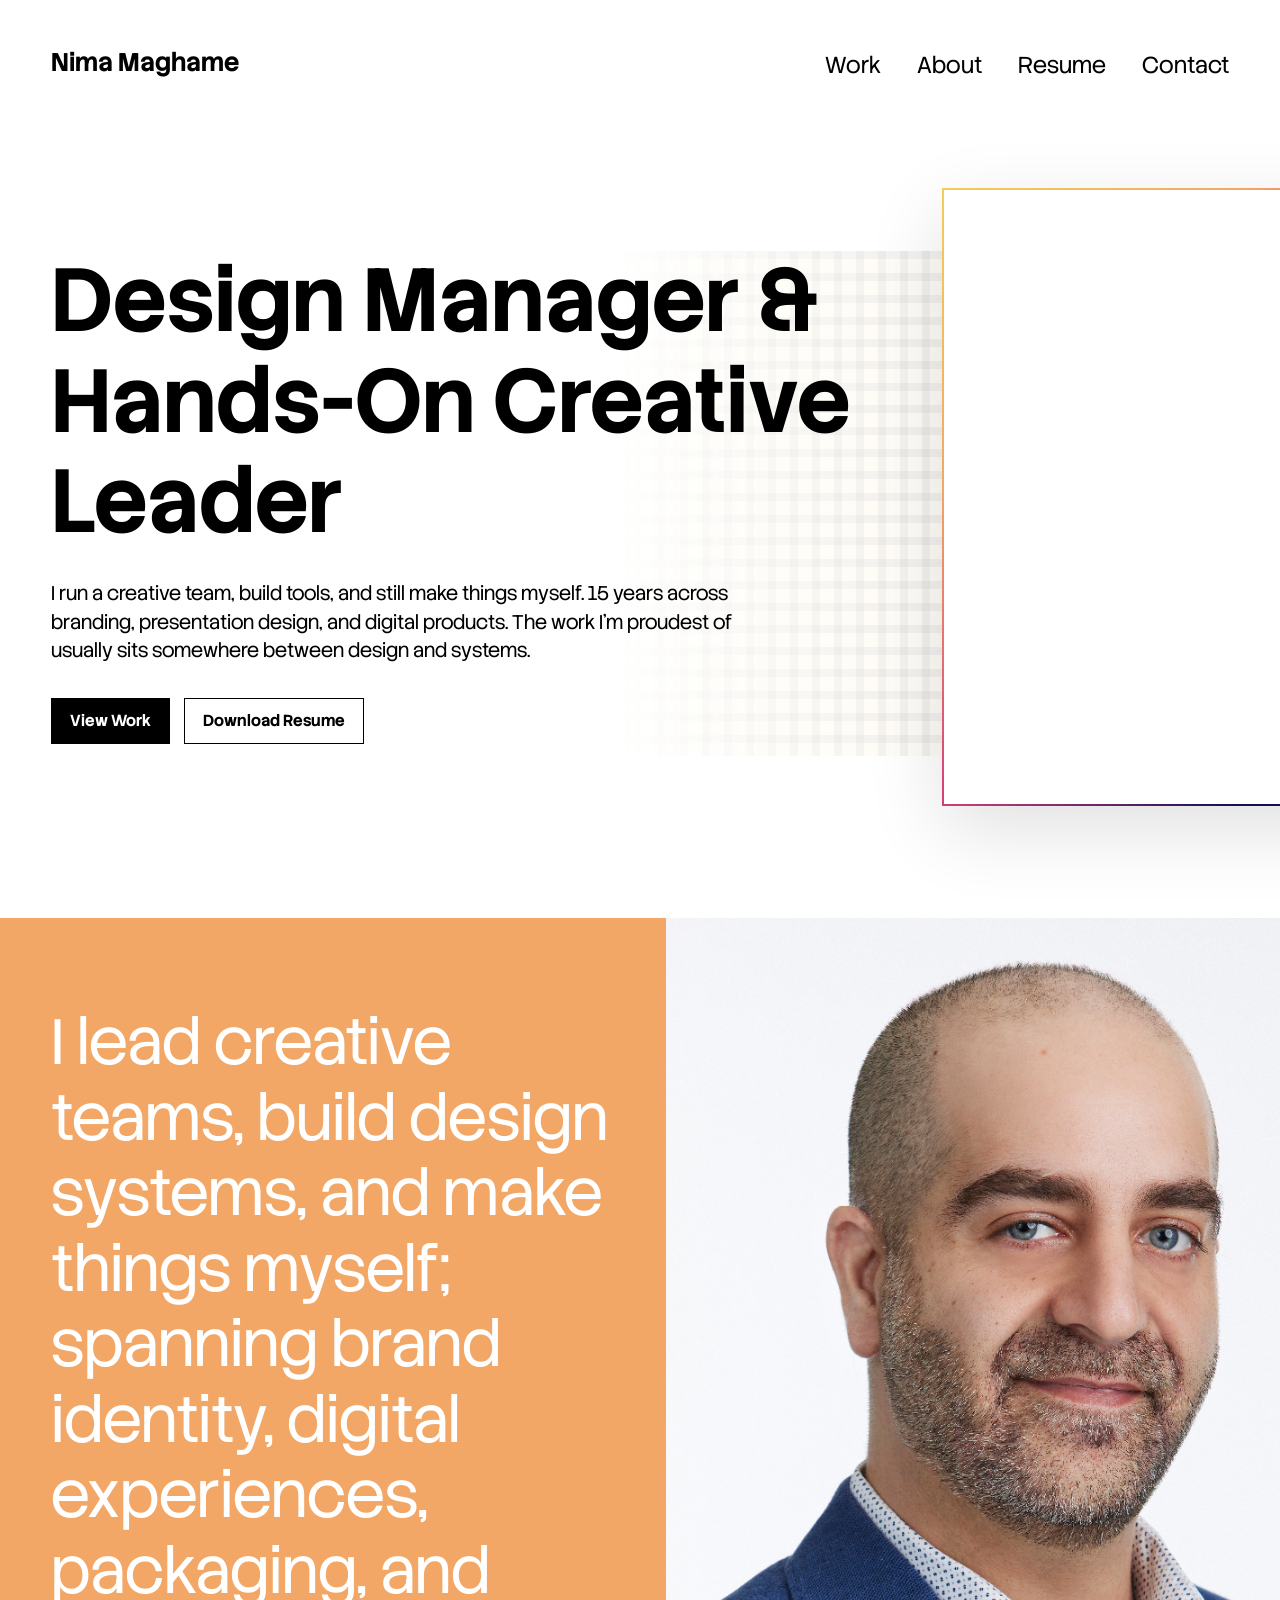
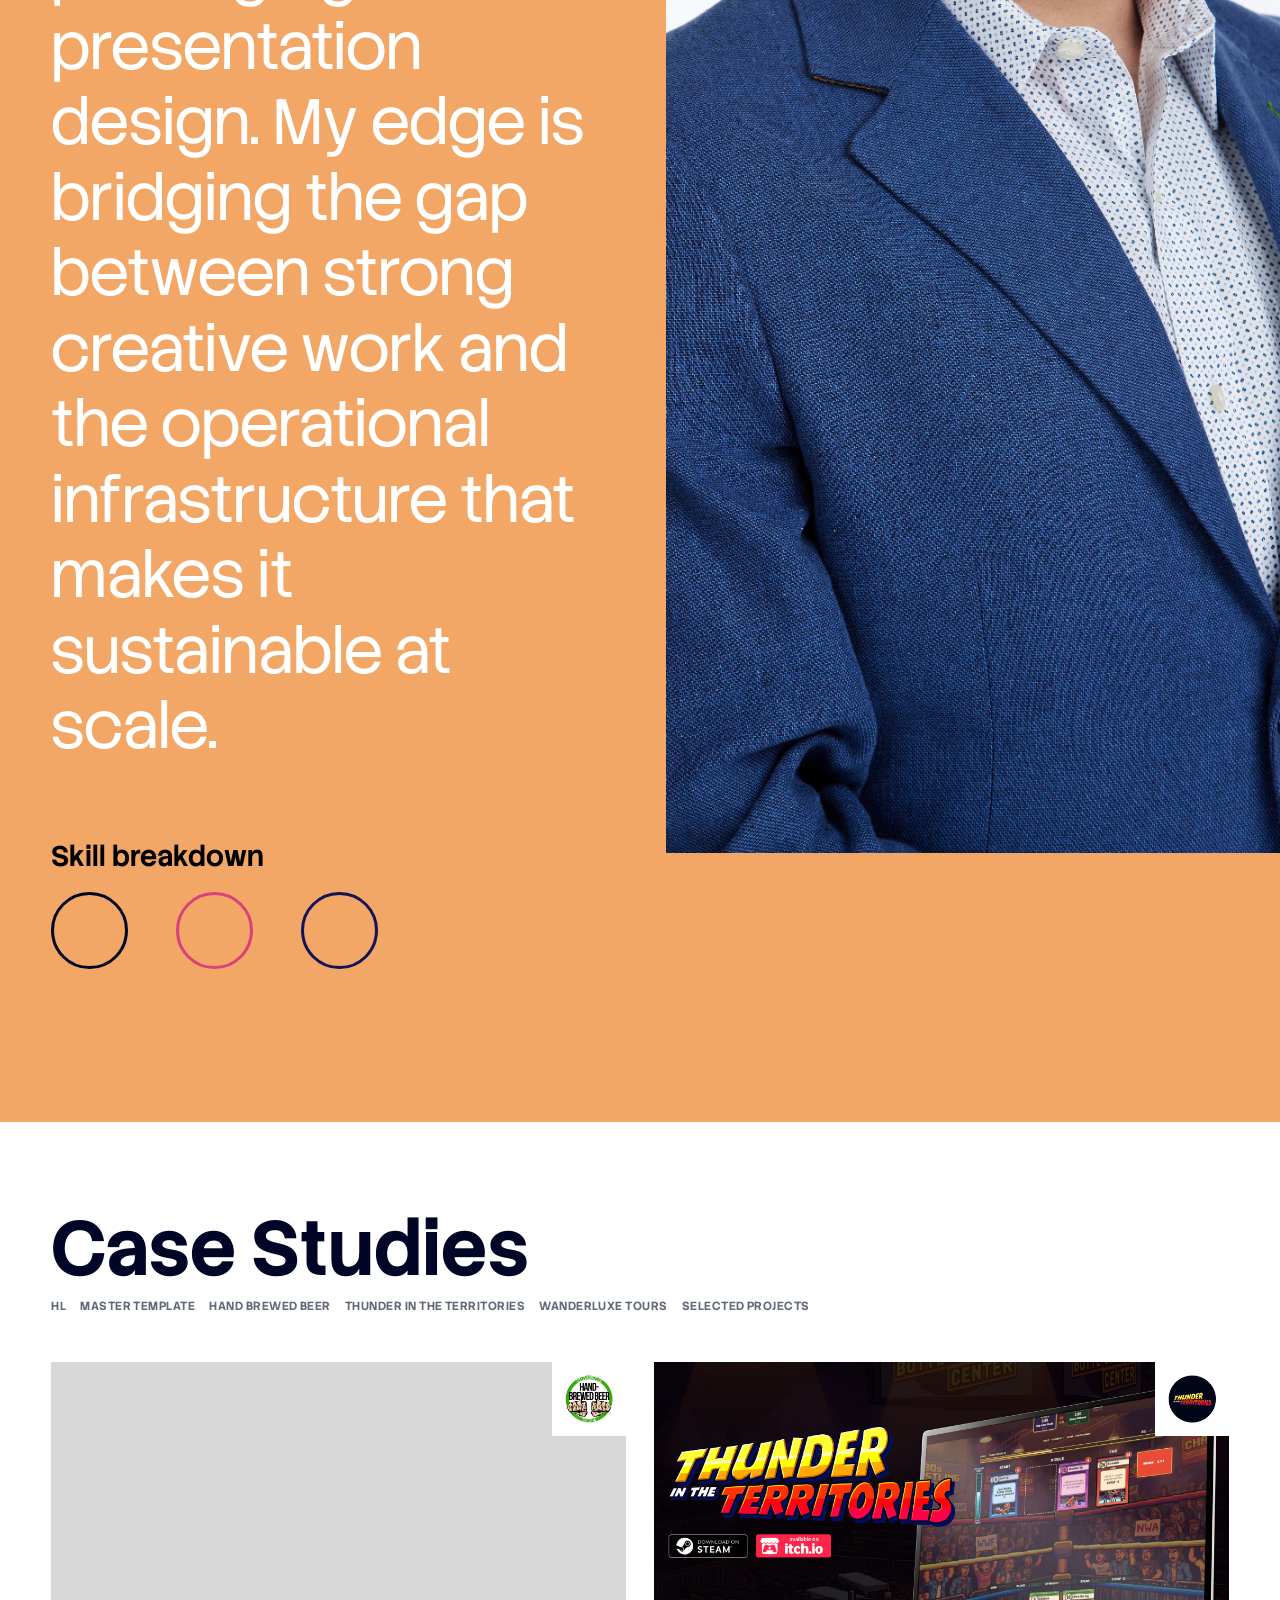
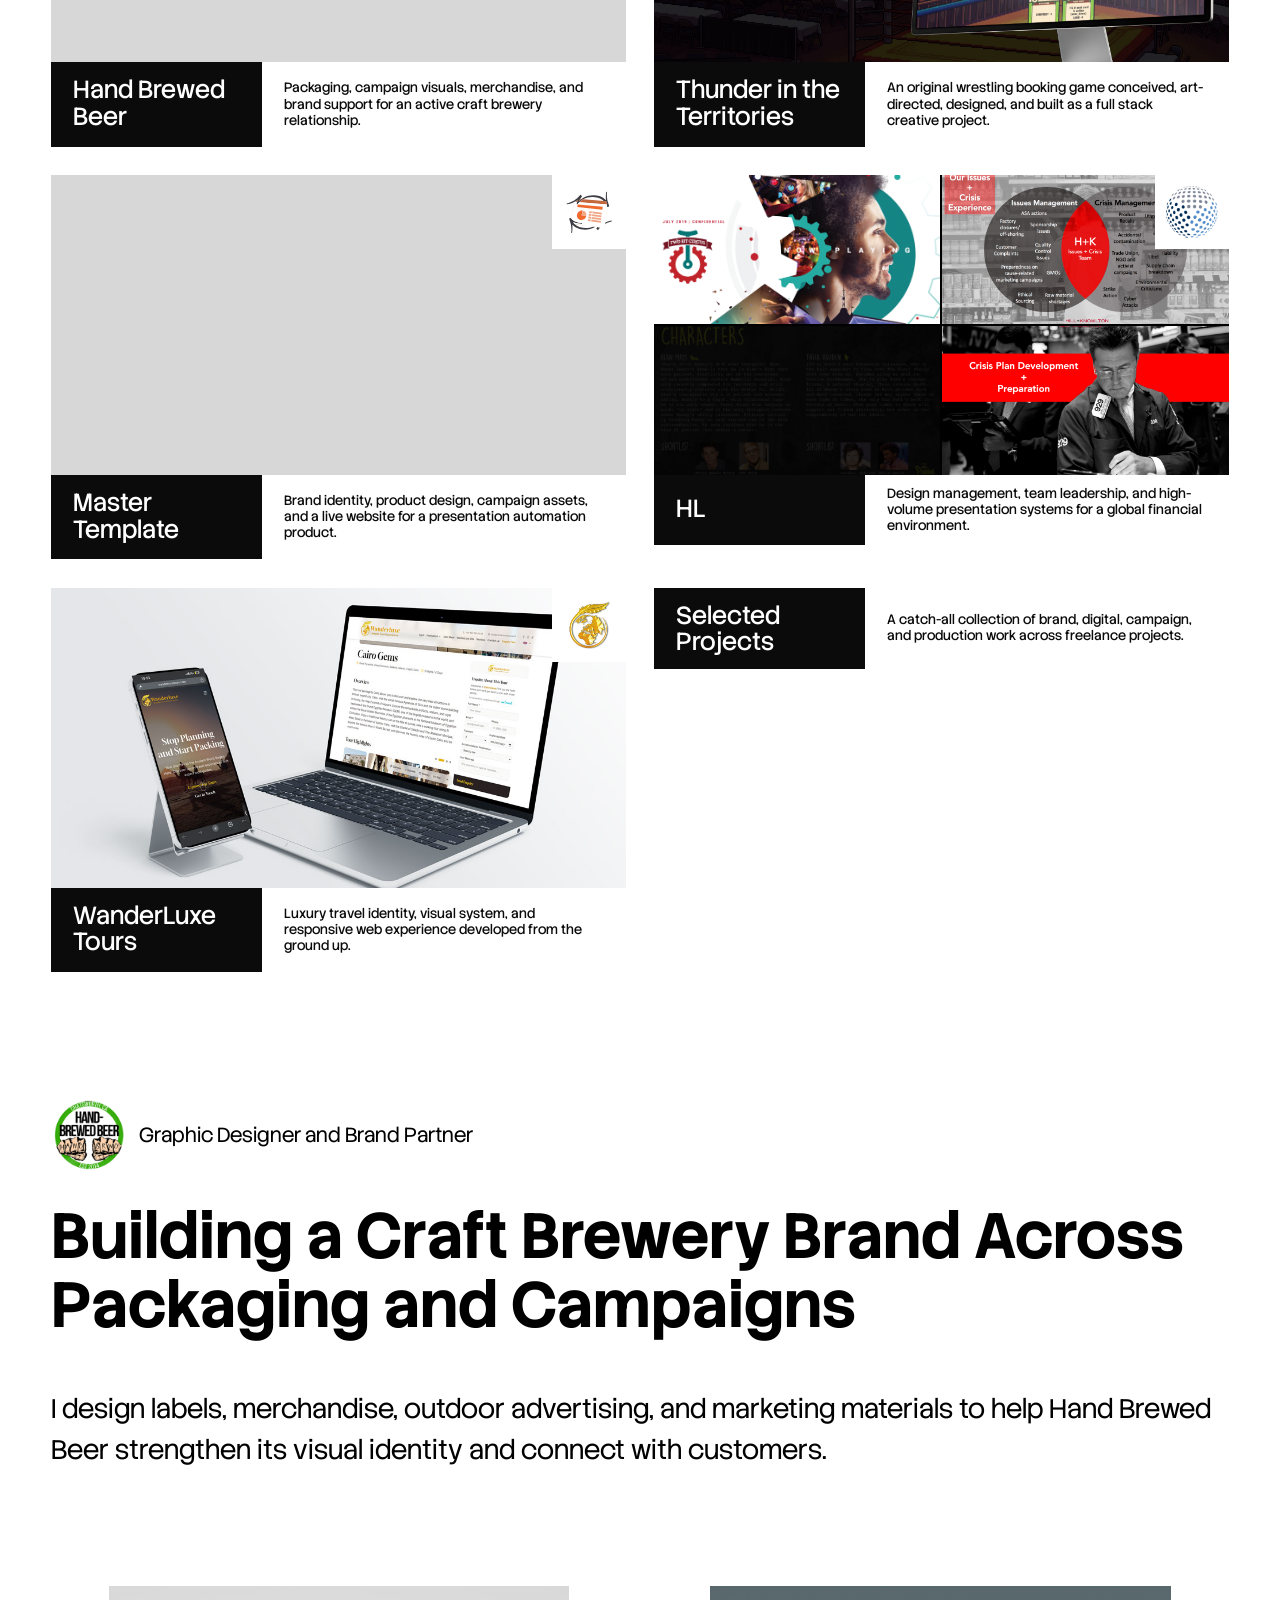
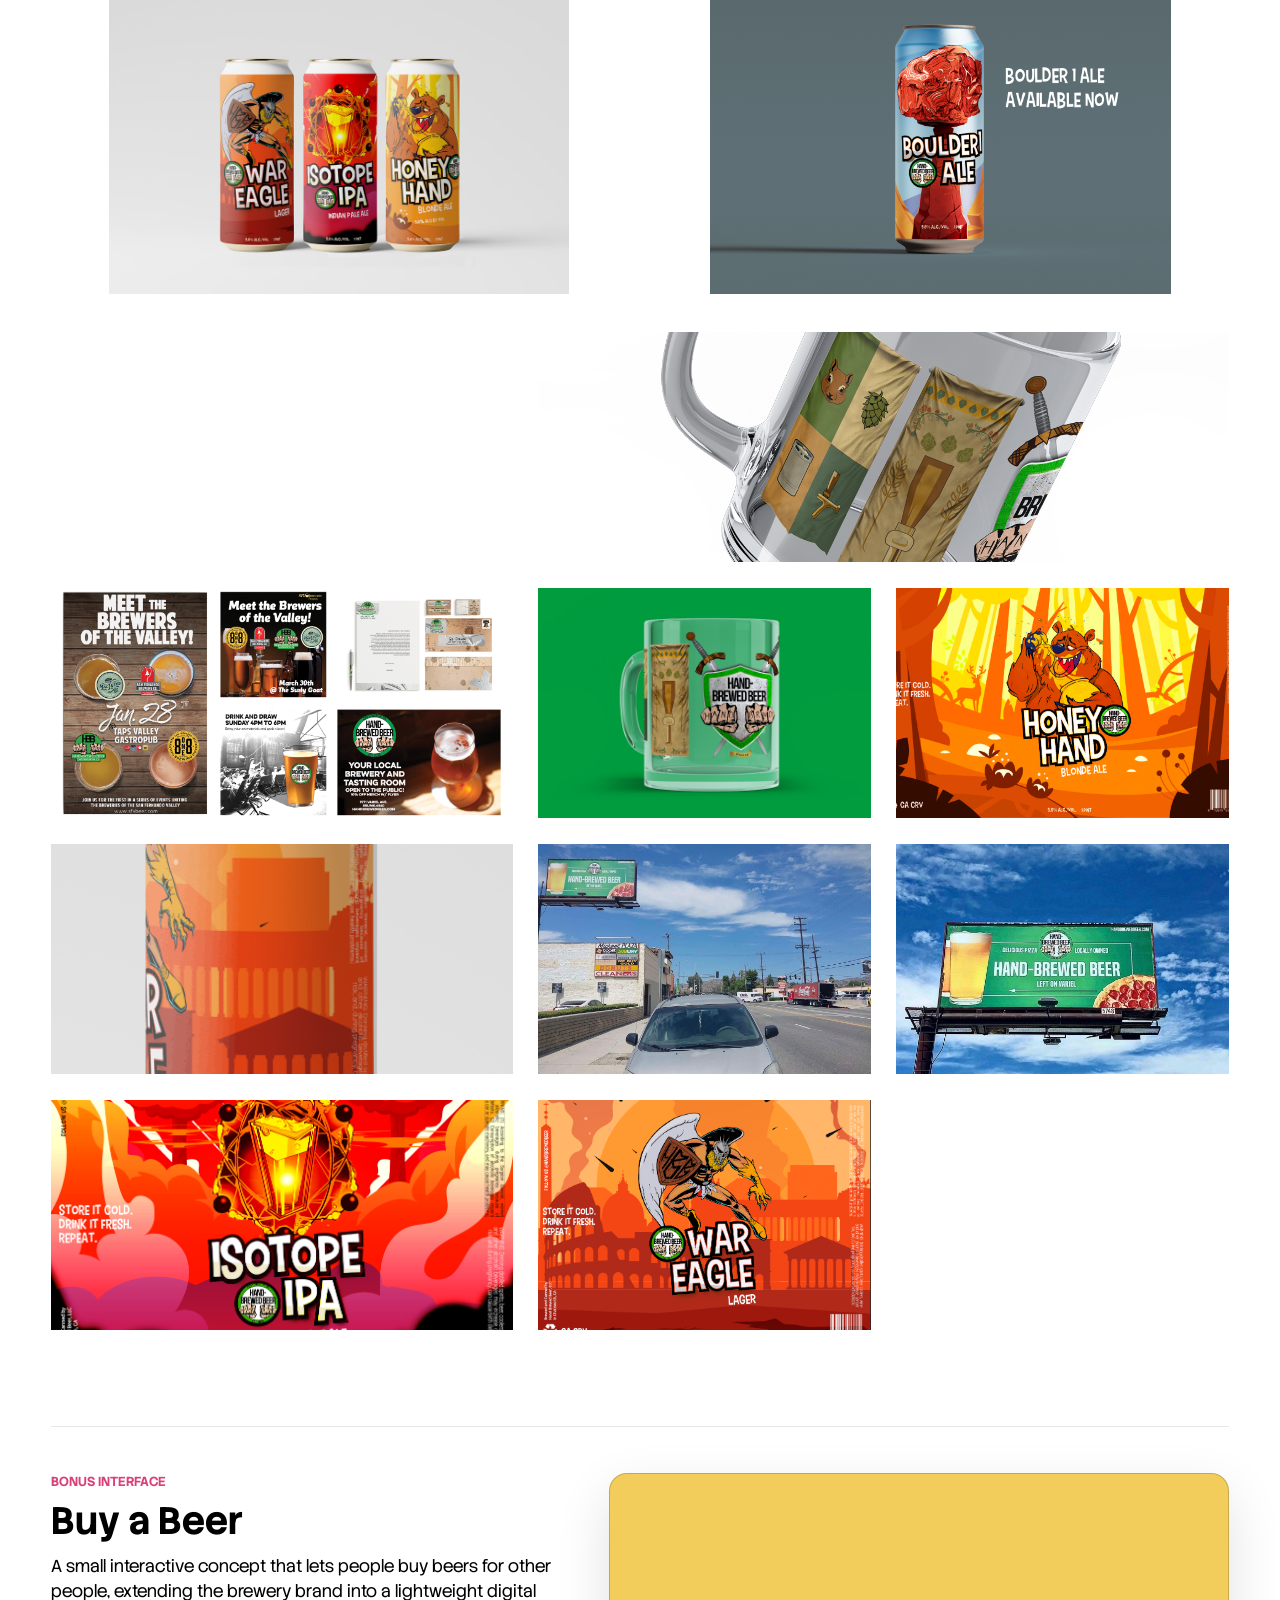
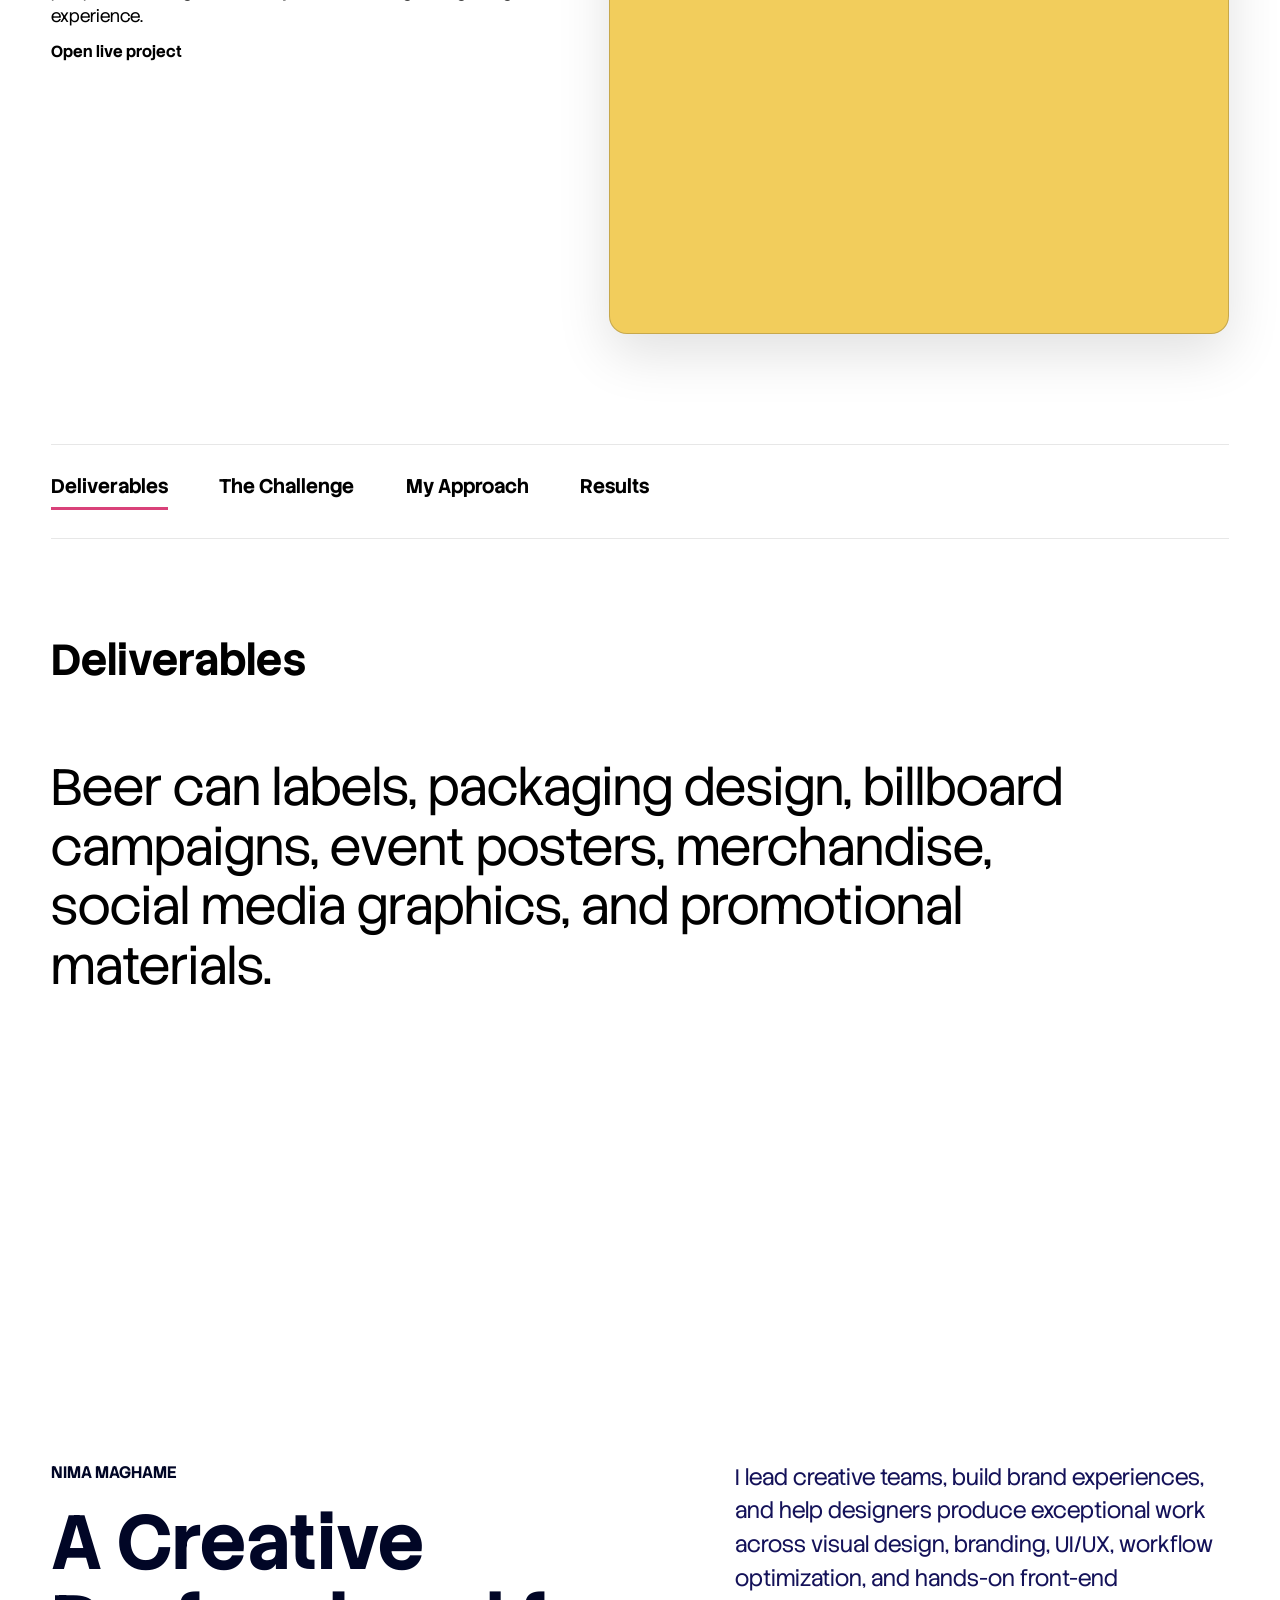
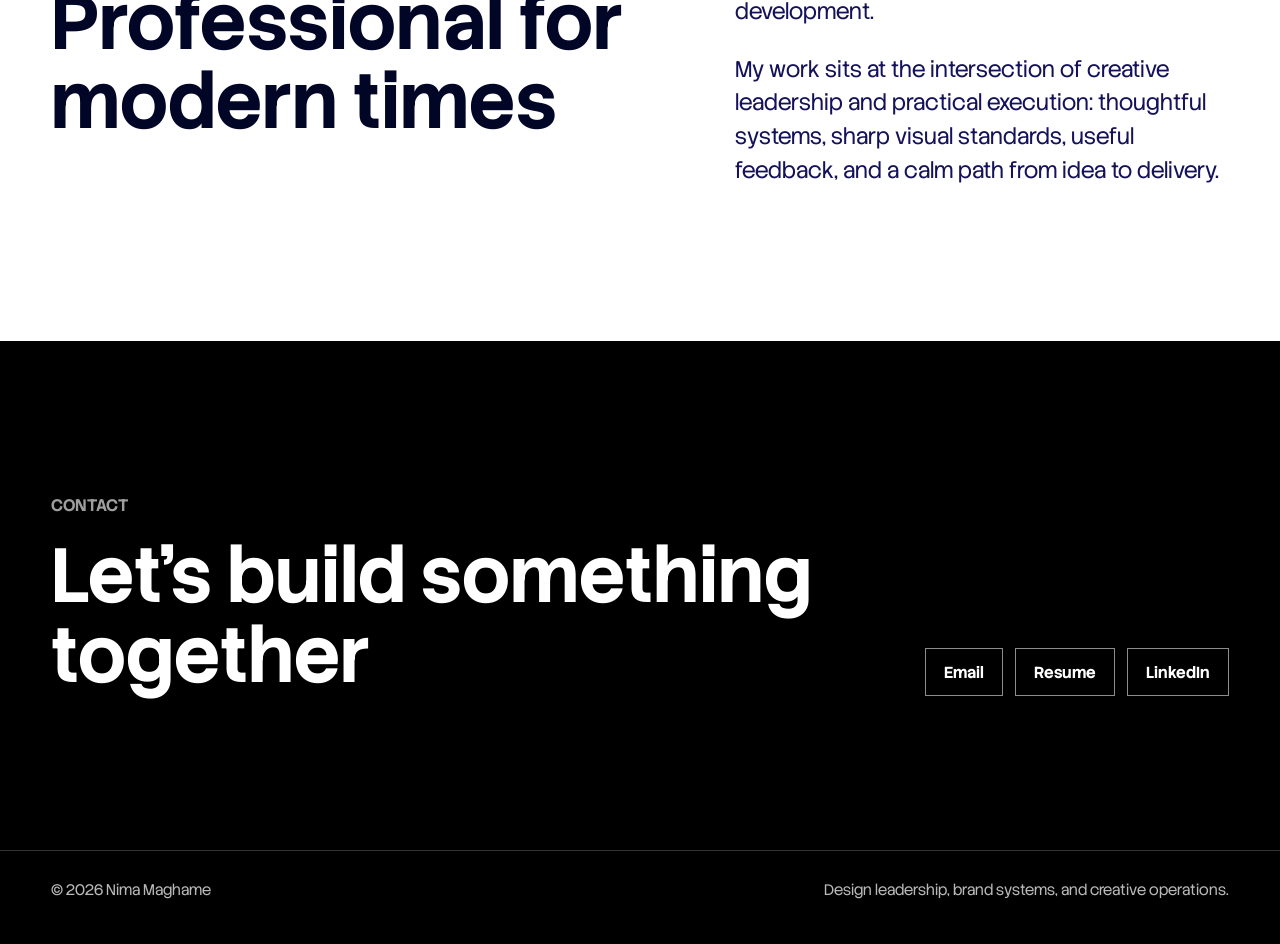
==== commit 11f7a5cc: "Use live Thunder design system portal" ====
--- a/index.html
+++ b/index.html
@@ -560,7 +560,7 @@
           <a class="mt-system-portal-link" href="https://thunderwebsite.netlify.app/design-system" target="_blank" rel="noreferrer" aria-label="Open Thunder design system">
           <div class="mt-system-portal">
             <div class="mt-system-portal-screen">
-              <img src="Assets/DesignSystems/thunder.png" alt="Thunder in the Territories design system preview" />
+              <iframe src="https://thunderwebsite.netlify.app/design-system" title="Thunder in the Territories design system live preview" loading="lazy"></iframe>
             </div>
           </div>
           </a>
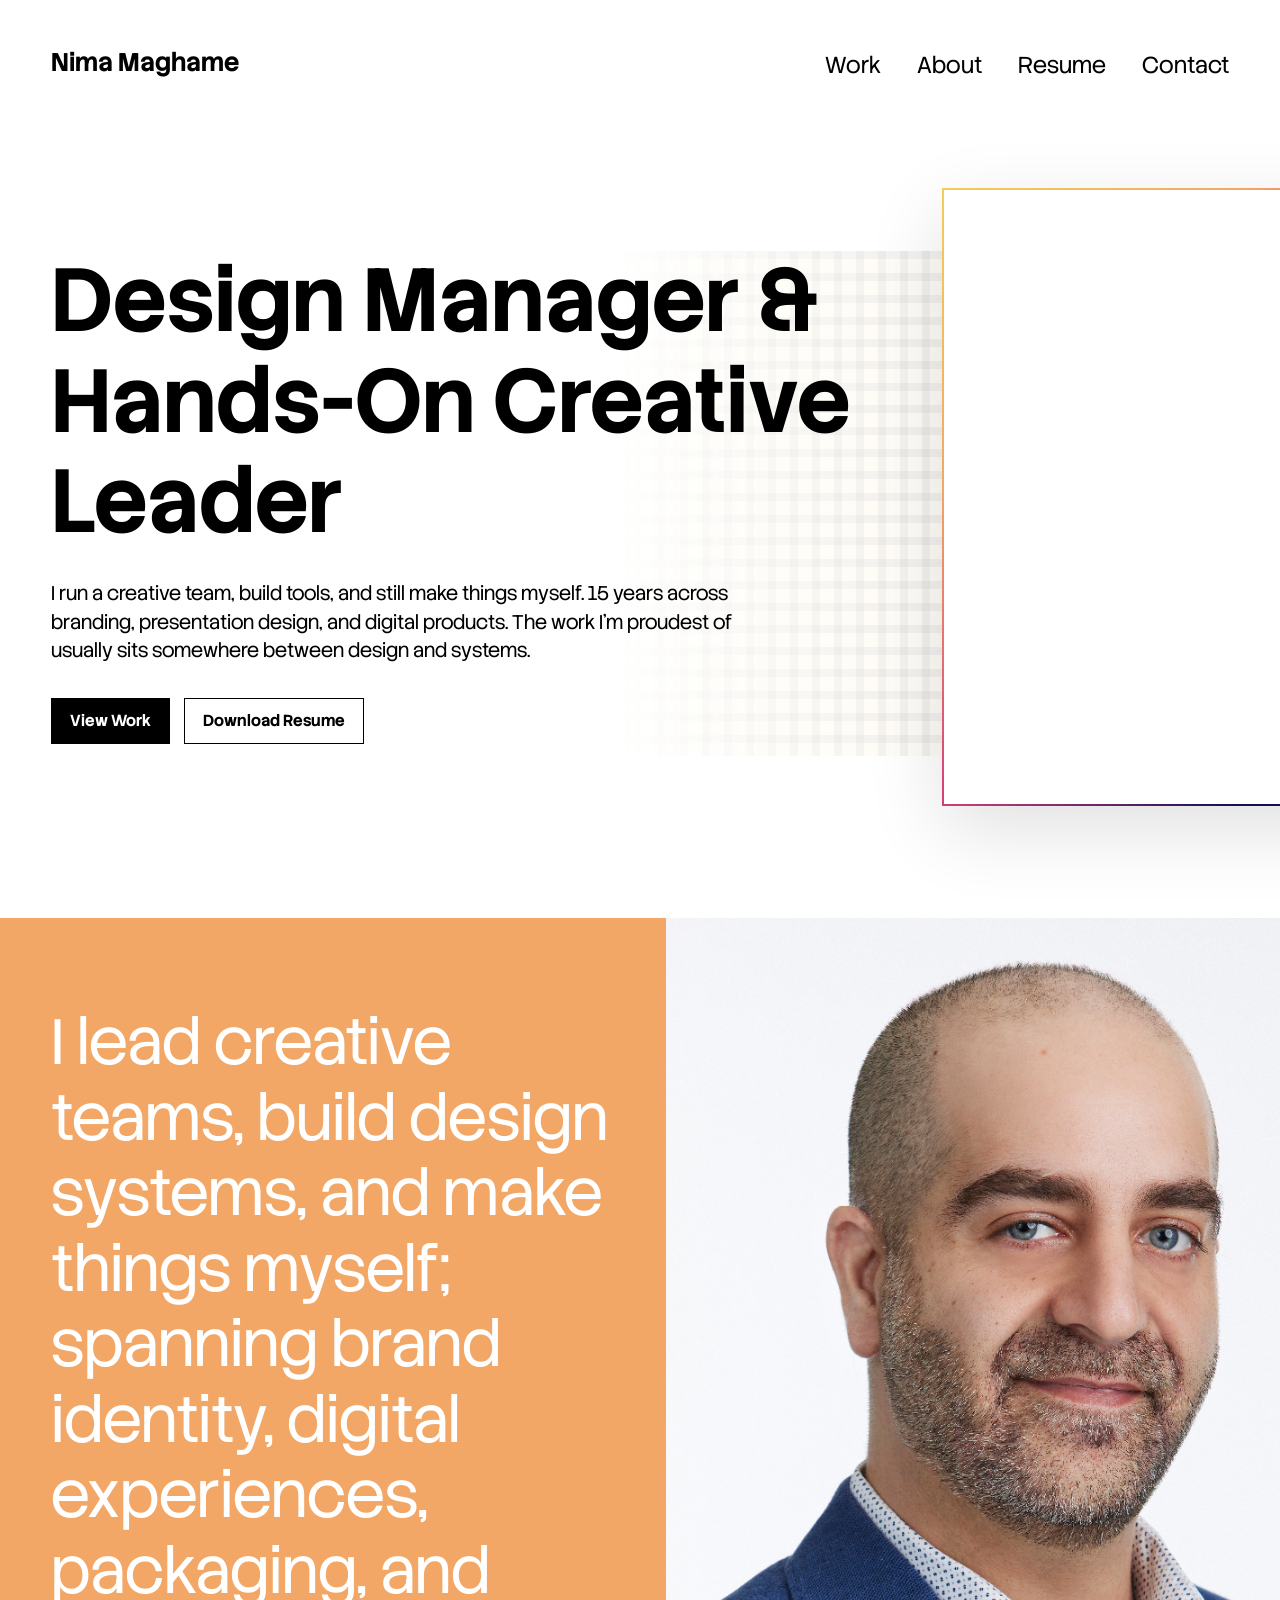
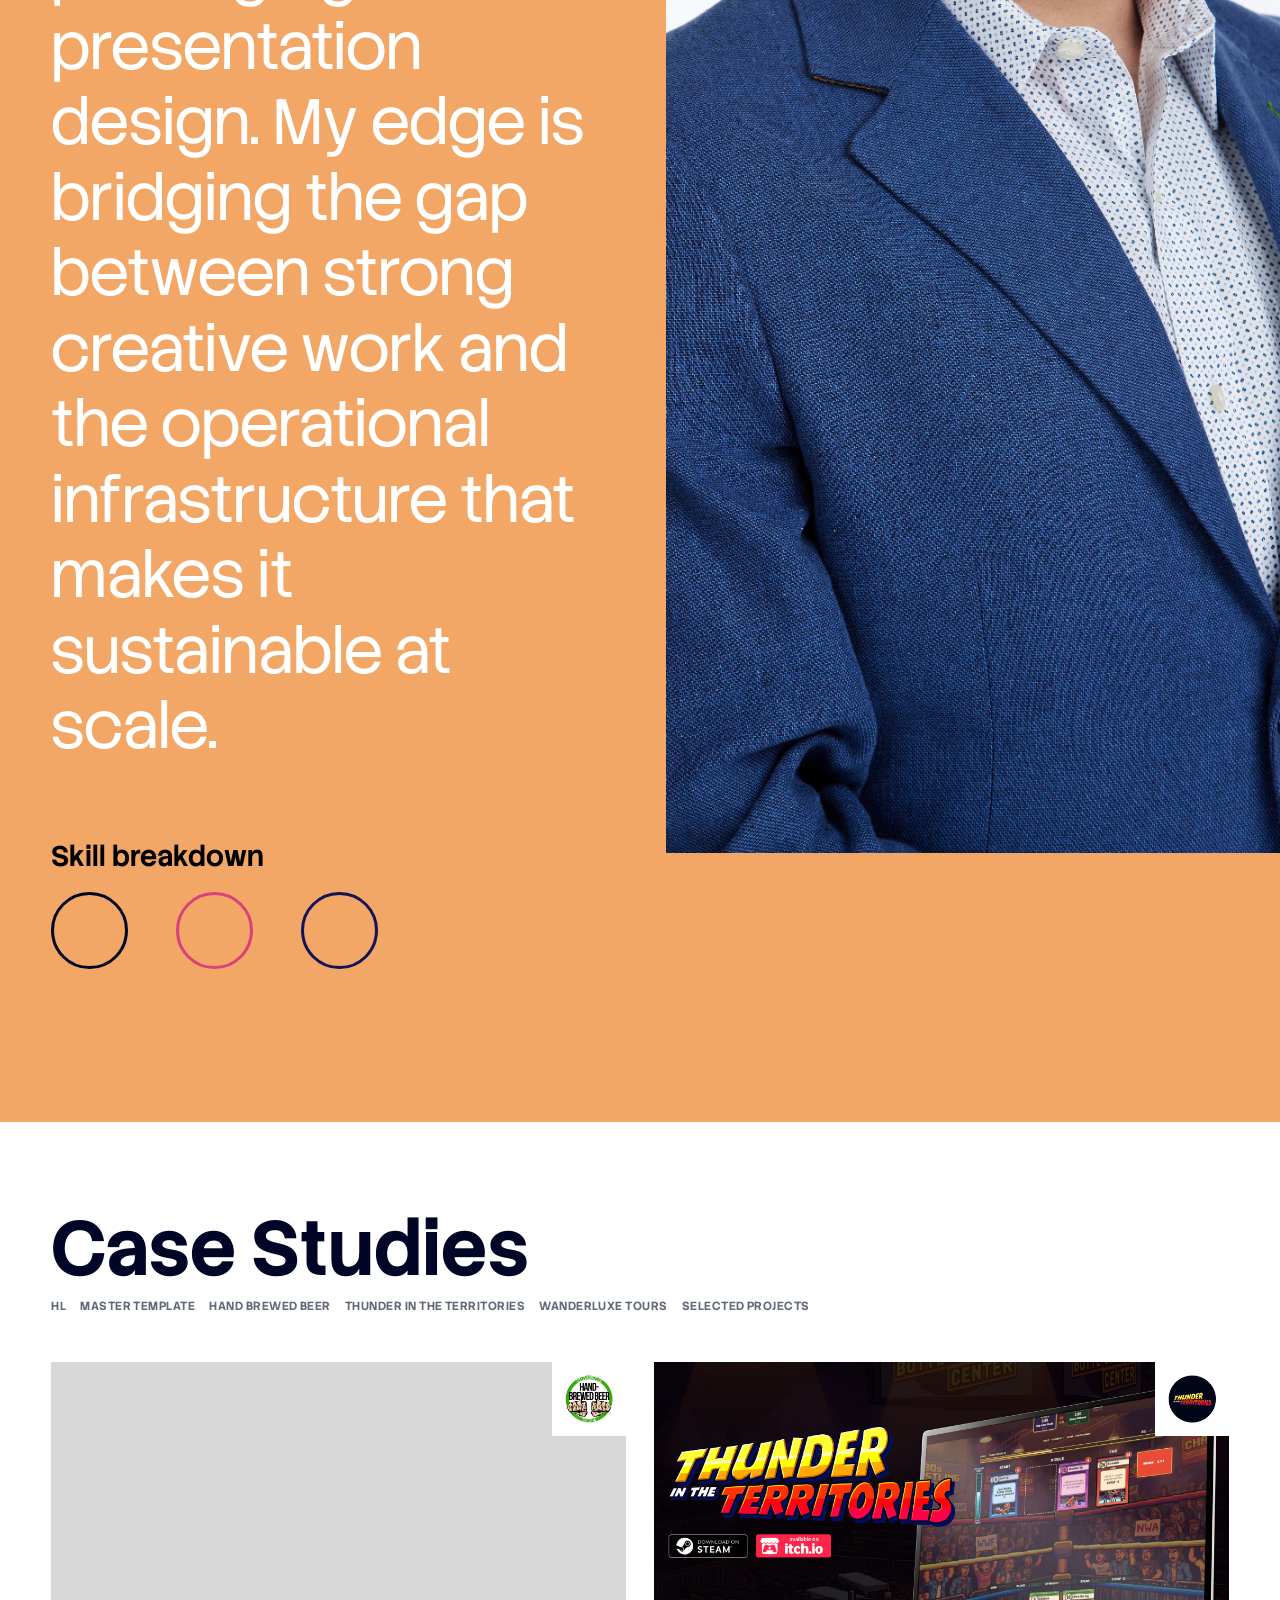
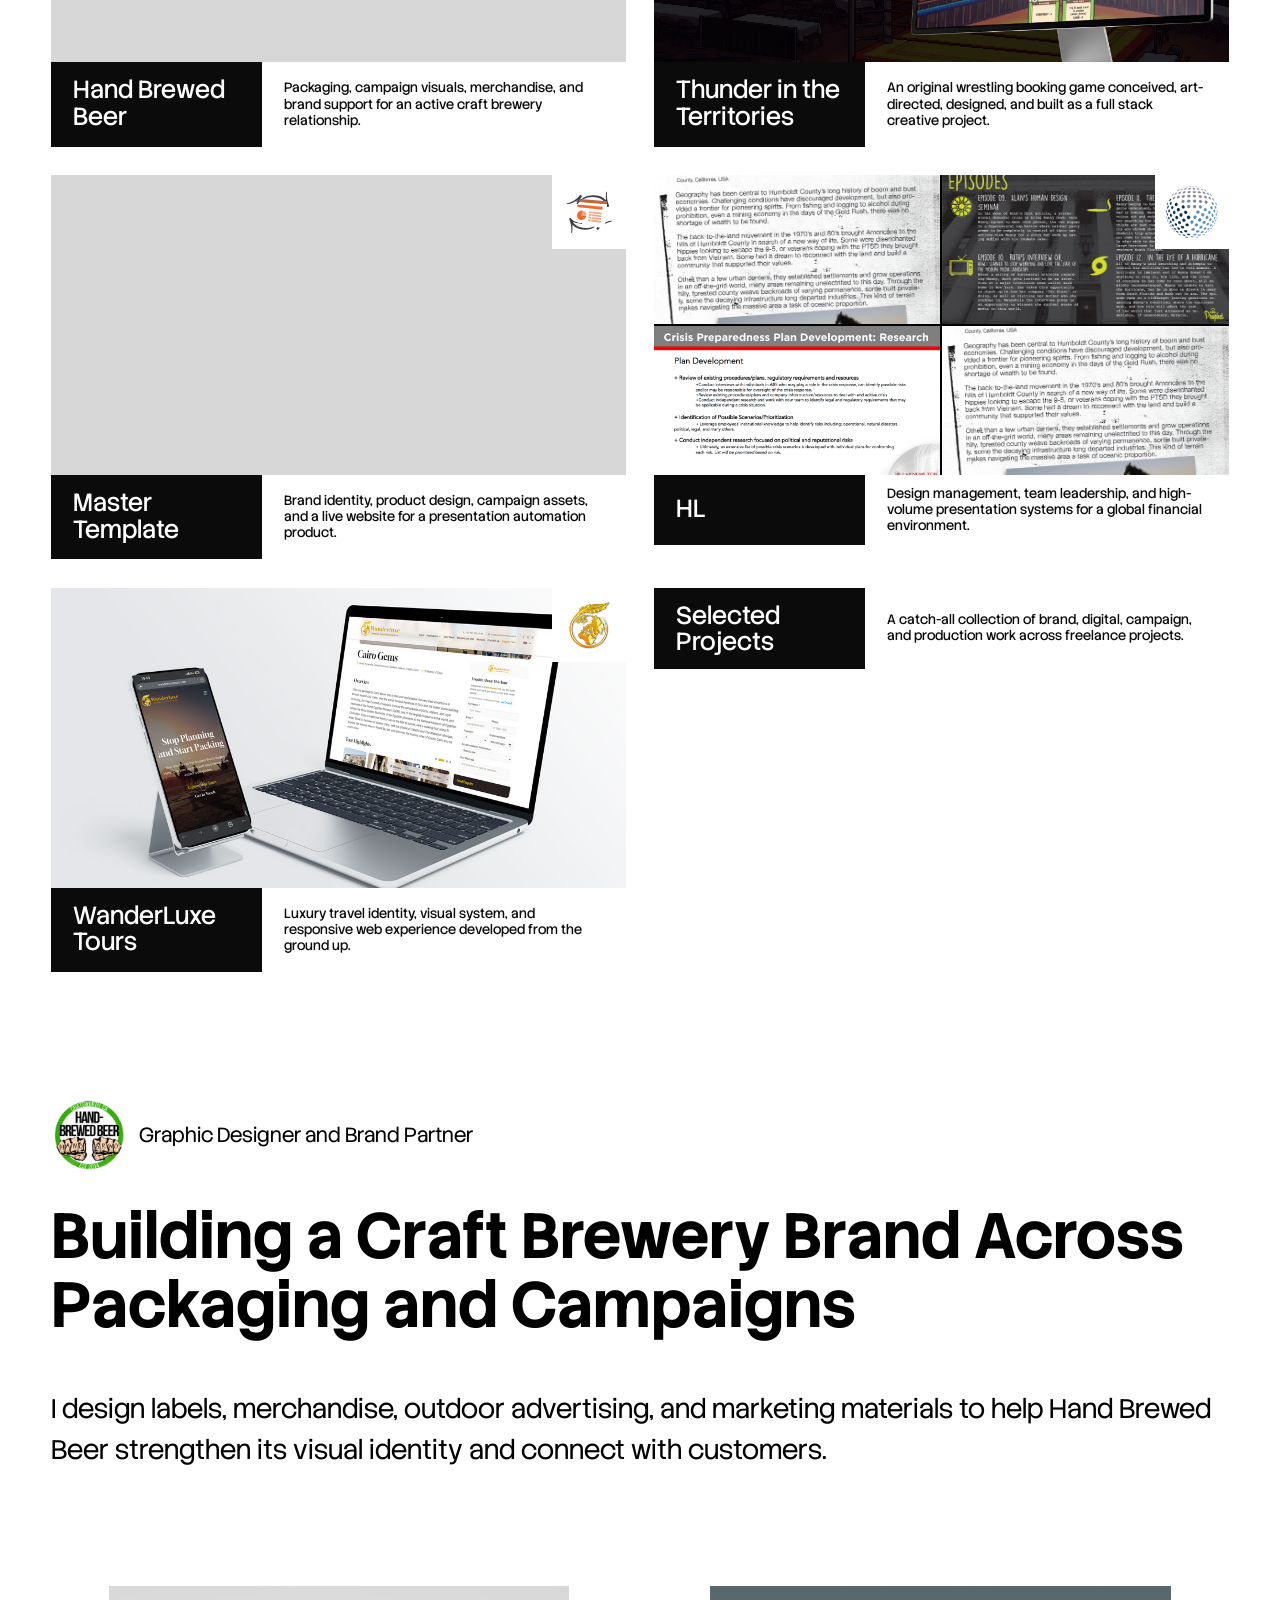
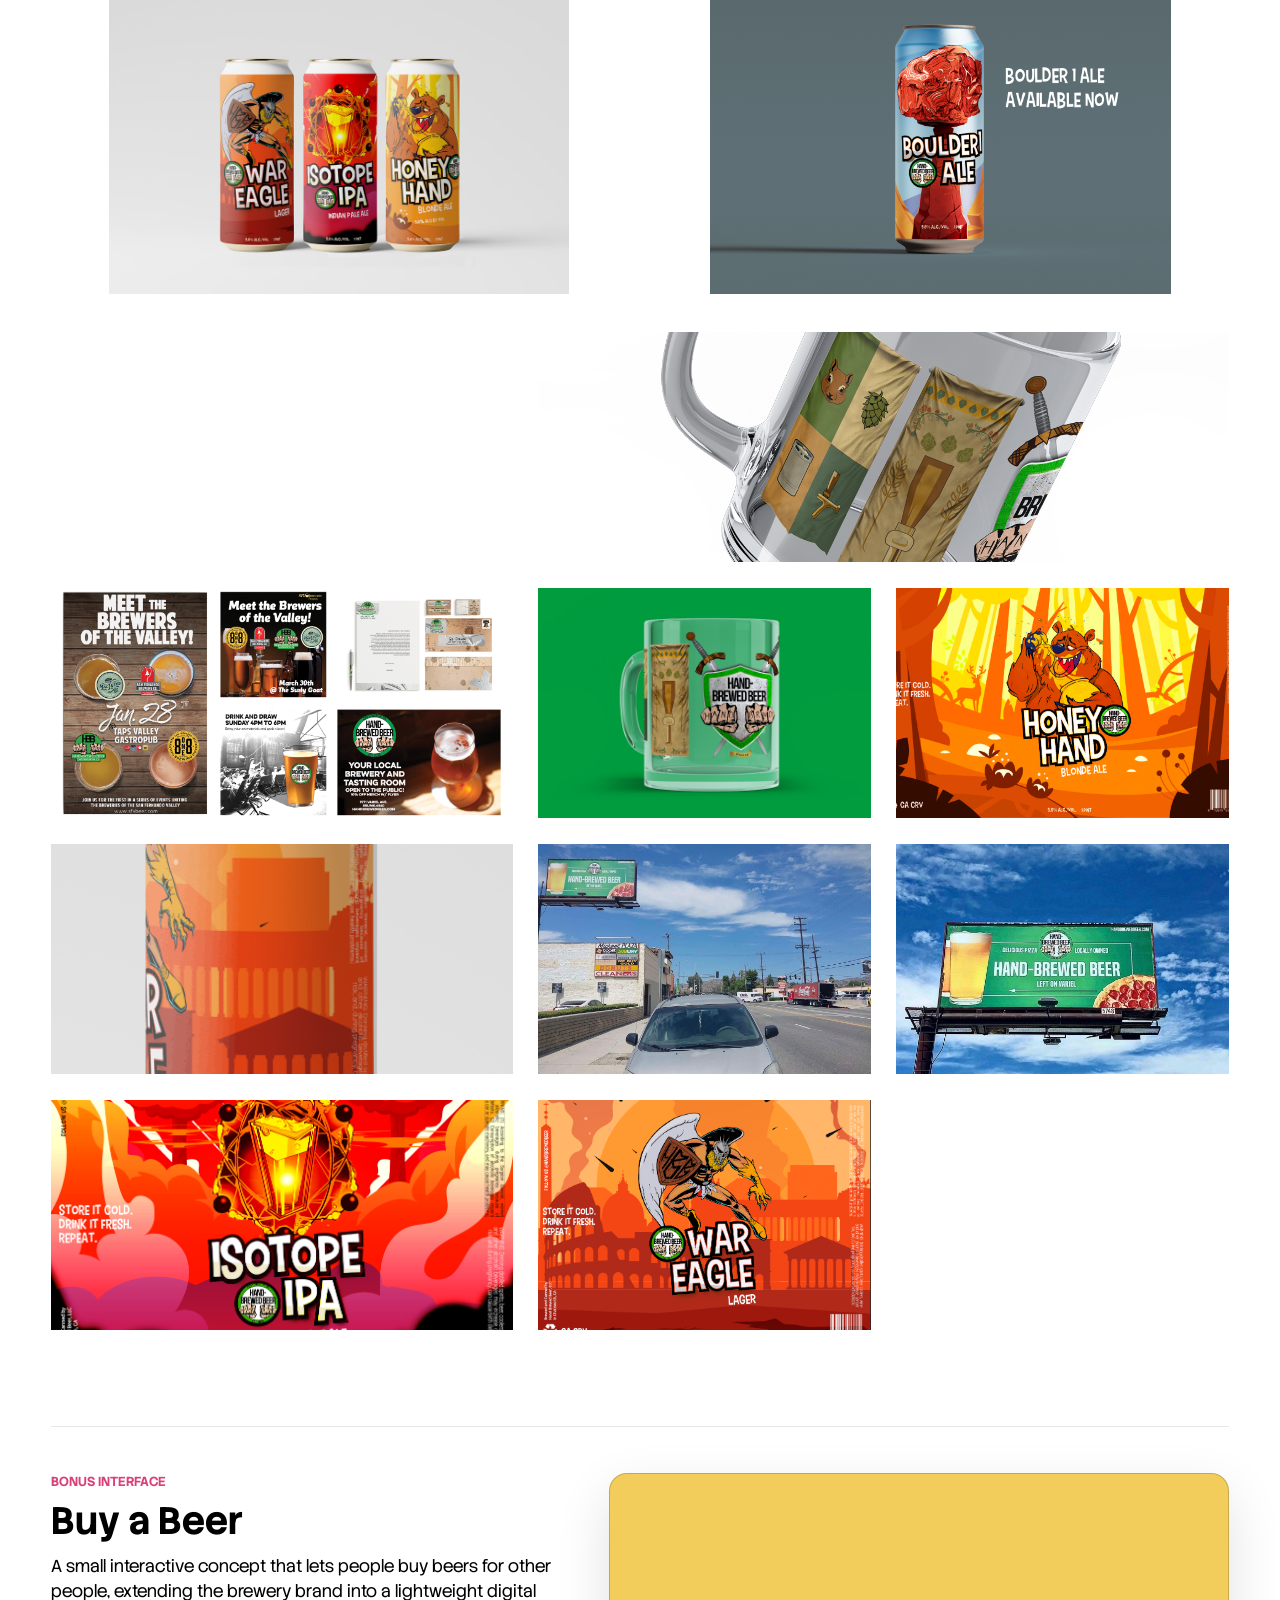
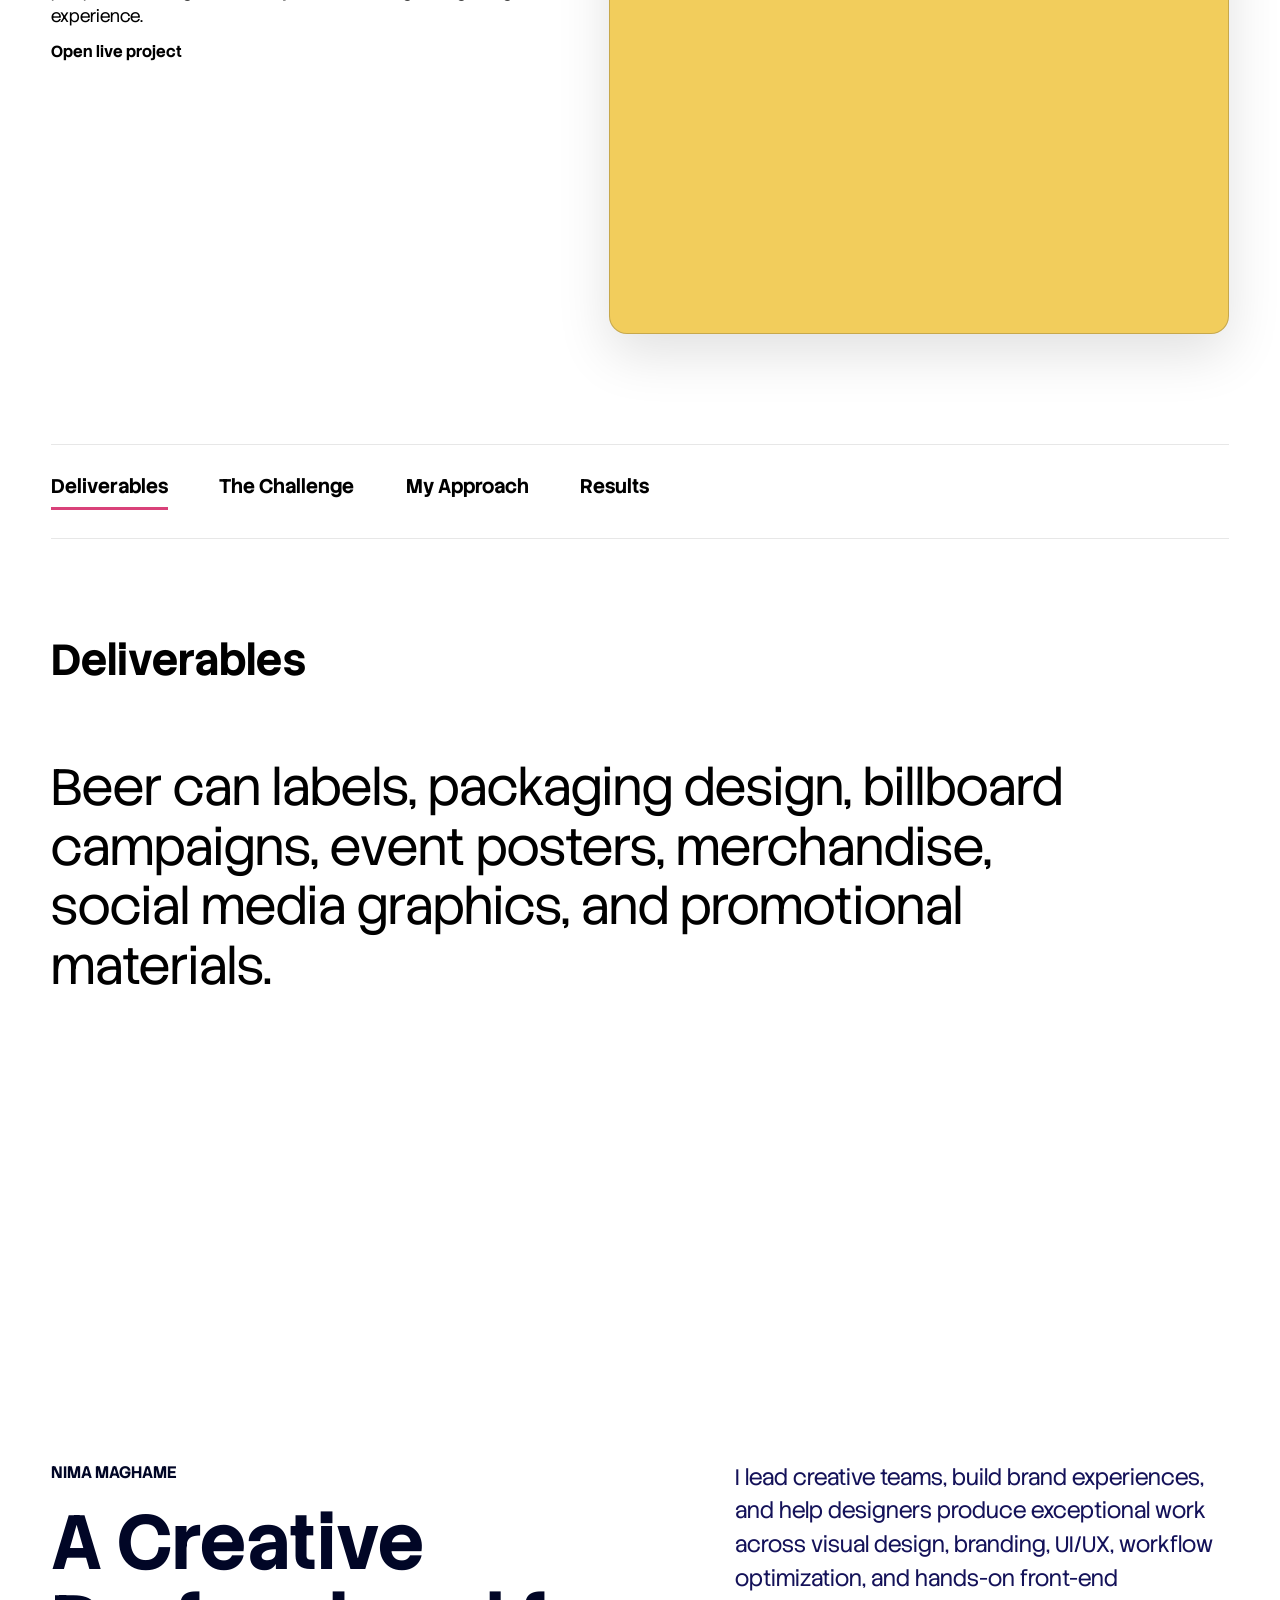
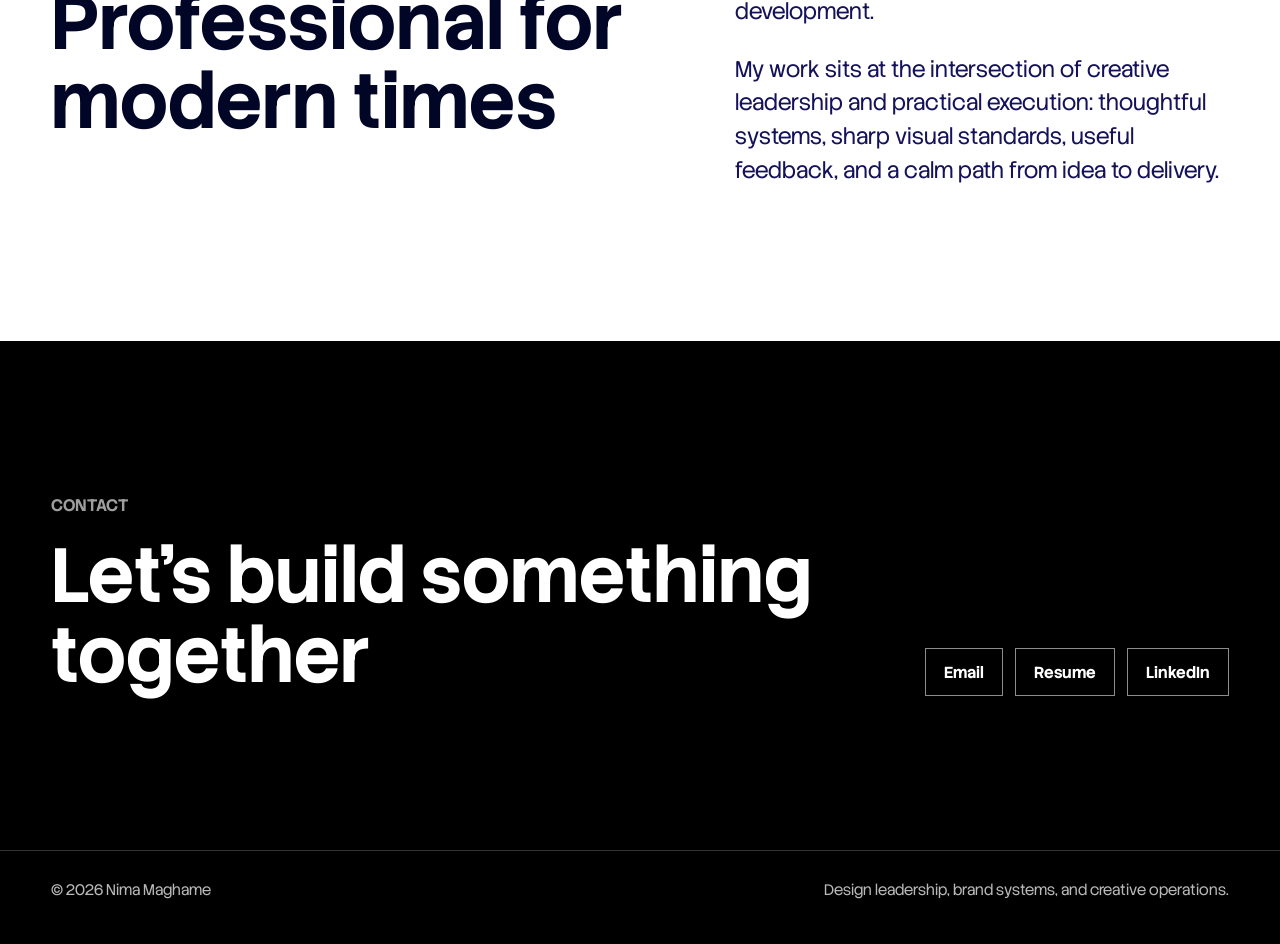
==== commit 9c78317f: "Use live WanderLuxe design system portal" ====
--- a/index.html
+++ b/index.html
@@ -414,7 +414,7 @@
           <a class="mt-system-portal-link" href="https://www.wanderluxetours.com/design-system" target="_blank" rel="noreferrer" aria-label="Open WanderLuxe design system">
           <div class="mt-system-portal">
             <div class="mt-system-portal-screen">
-              <img src="Assets/DesignSystems/wanderluxe.png" alt="WanderLuxe design system preview" />
+              <iframe src="https://www.wanderluxetours.com/design-system" title="WanderLuxe design system live preview" loading="lazy"></iframe>
             </div>
           </div>
           </a>
